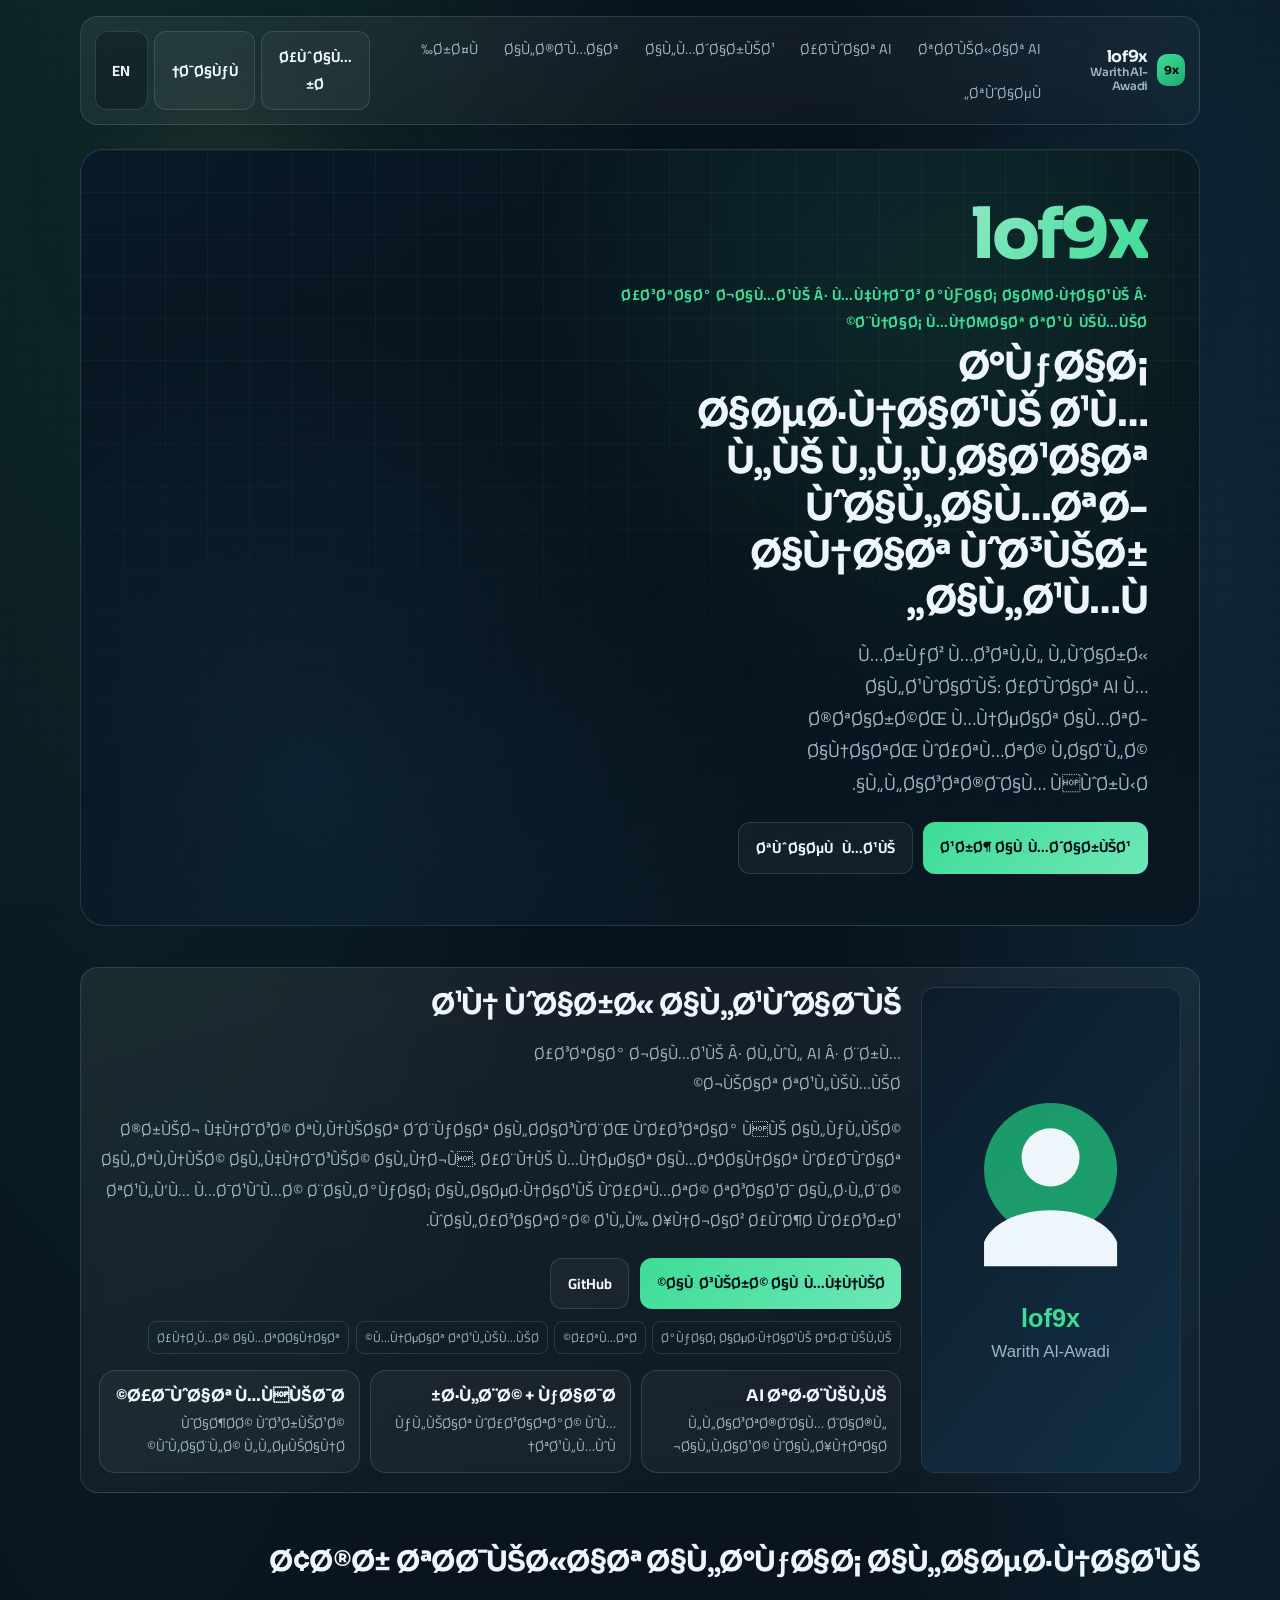
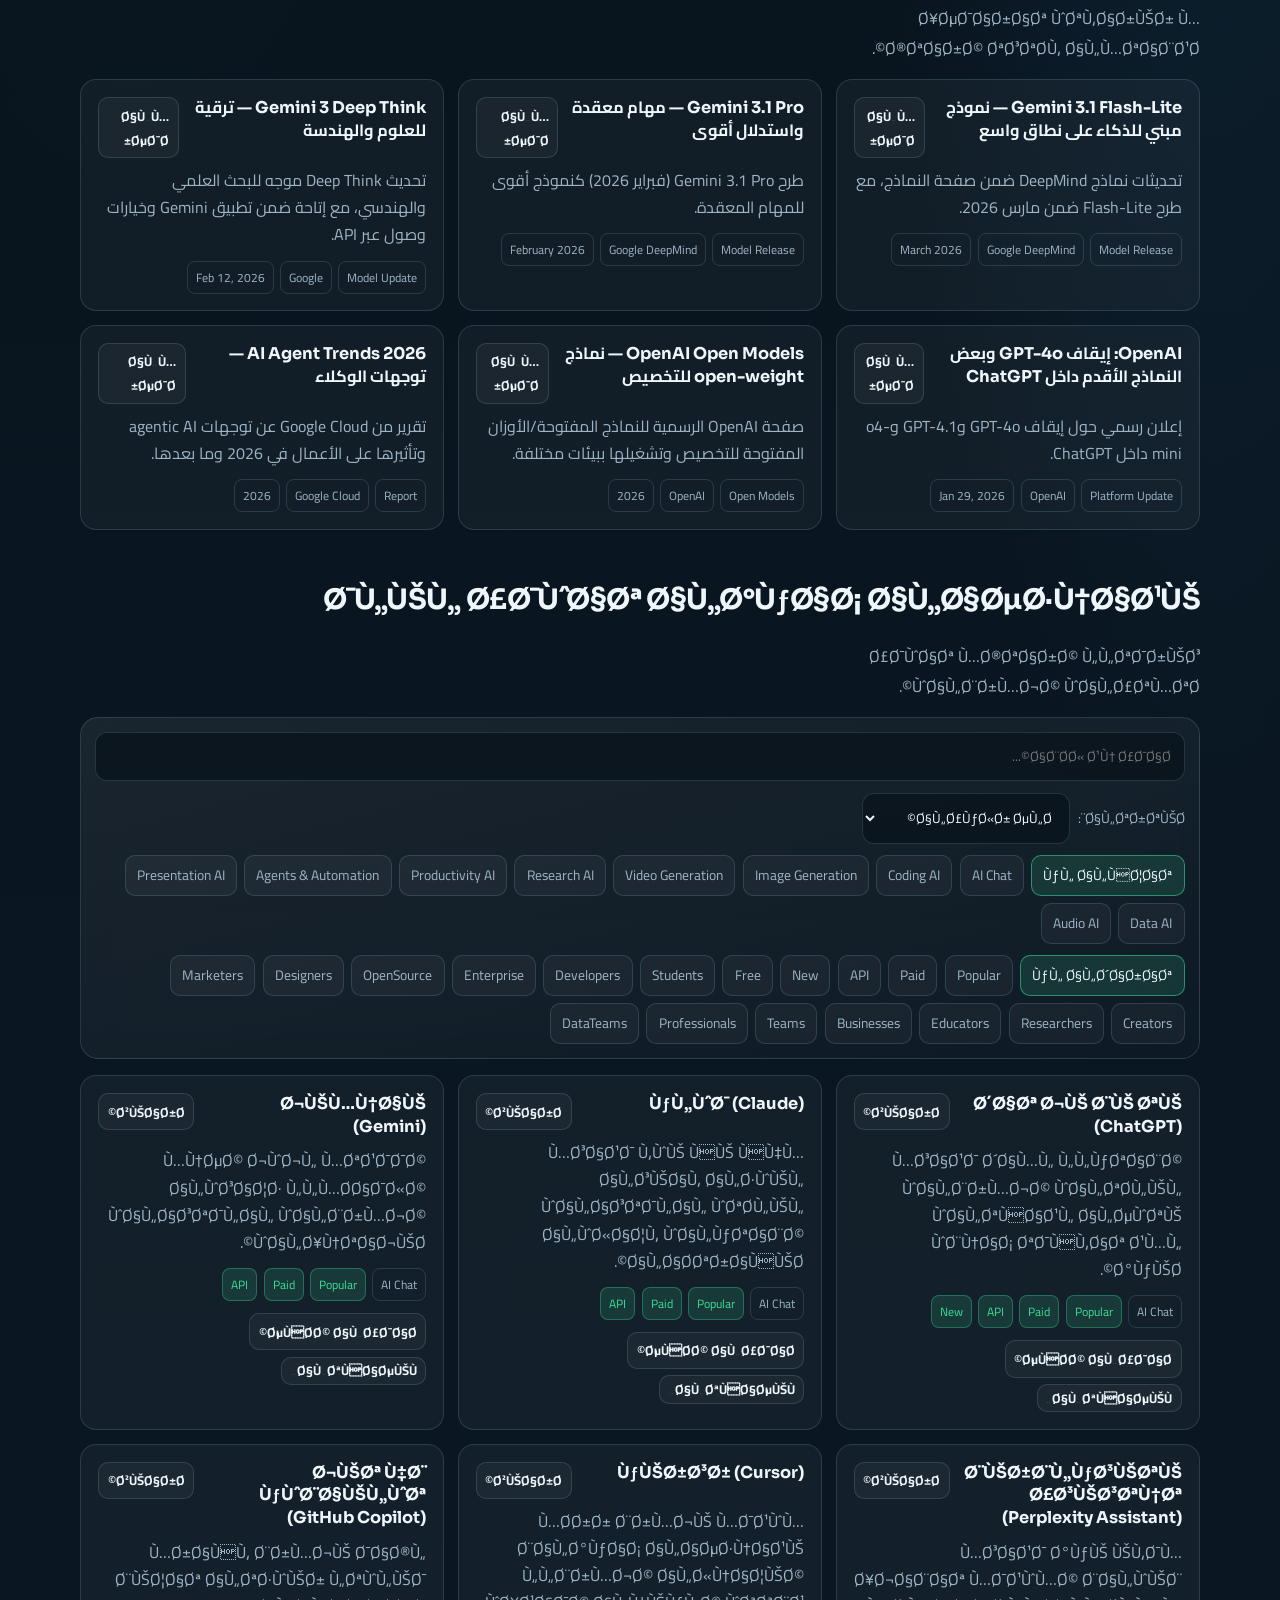
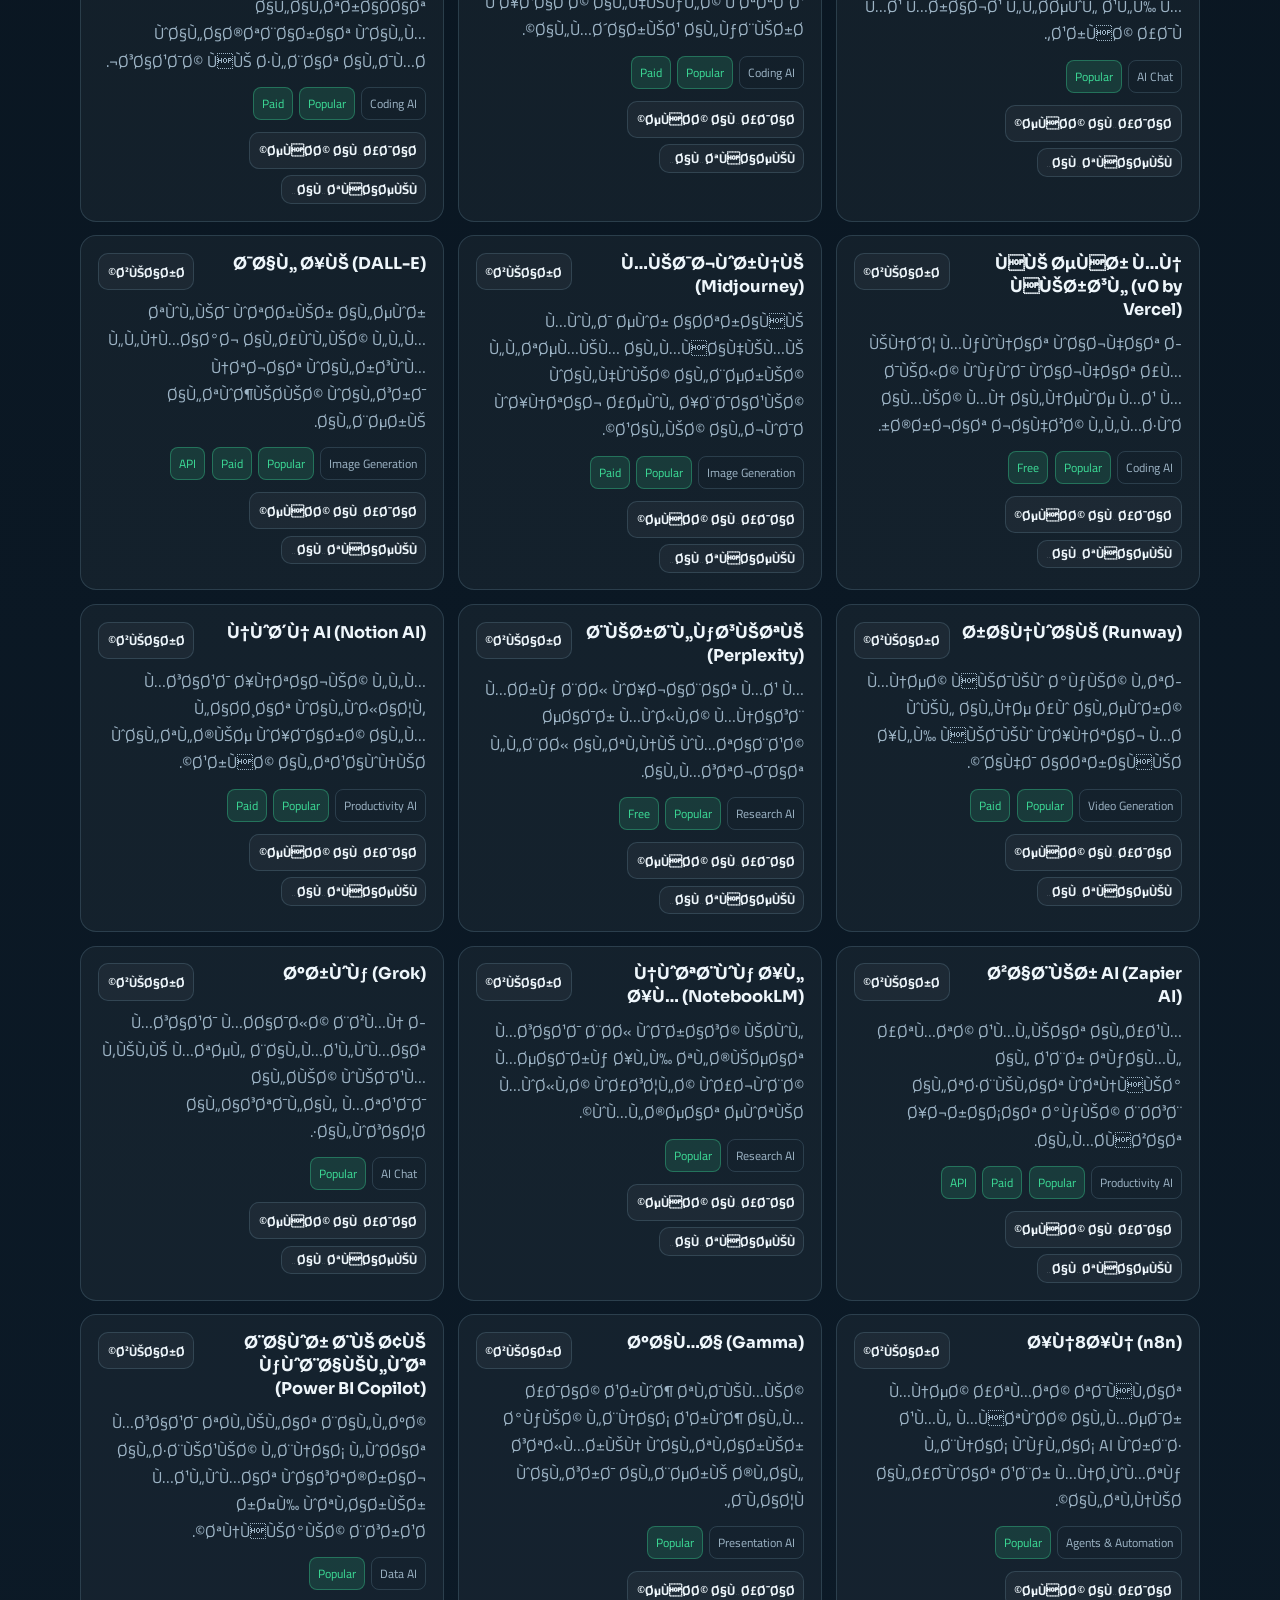
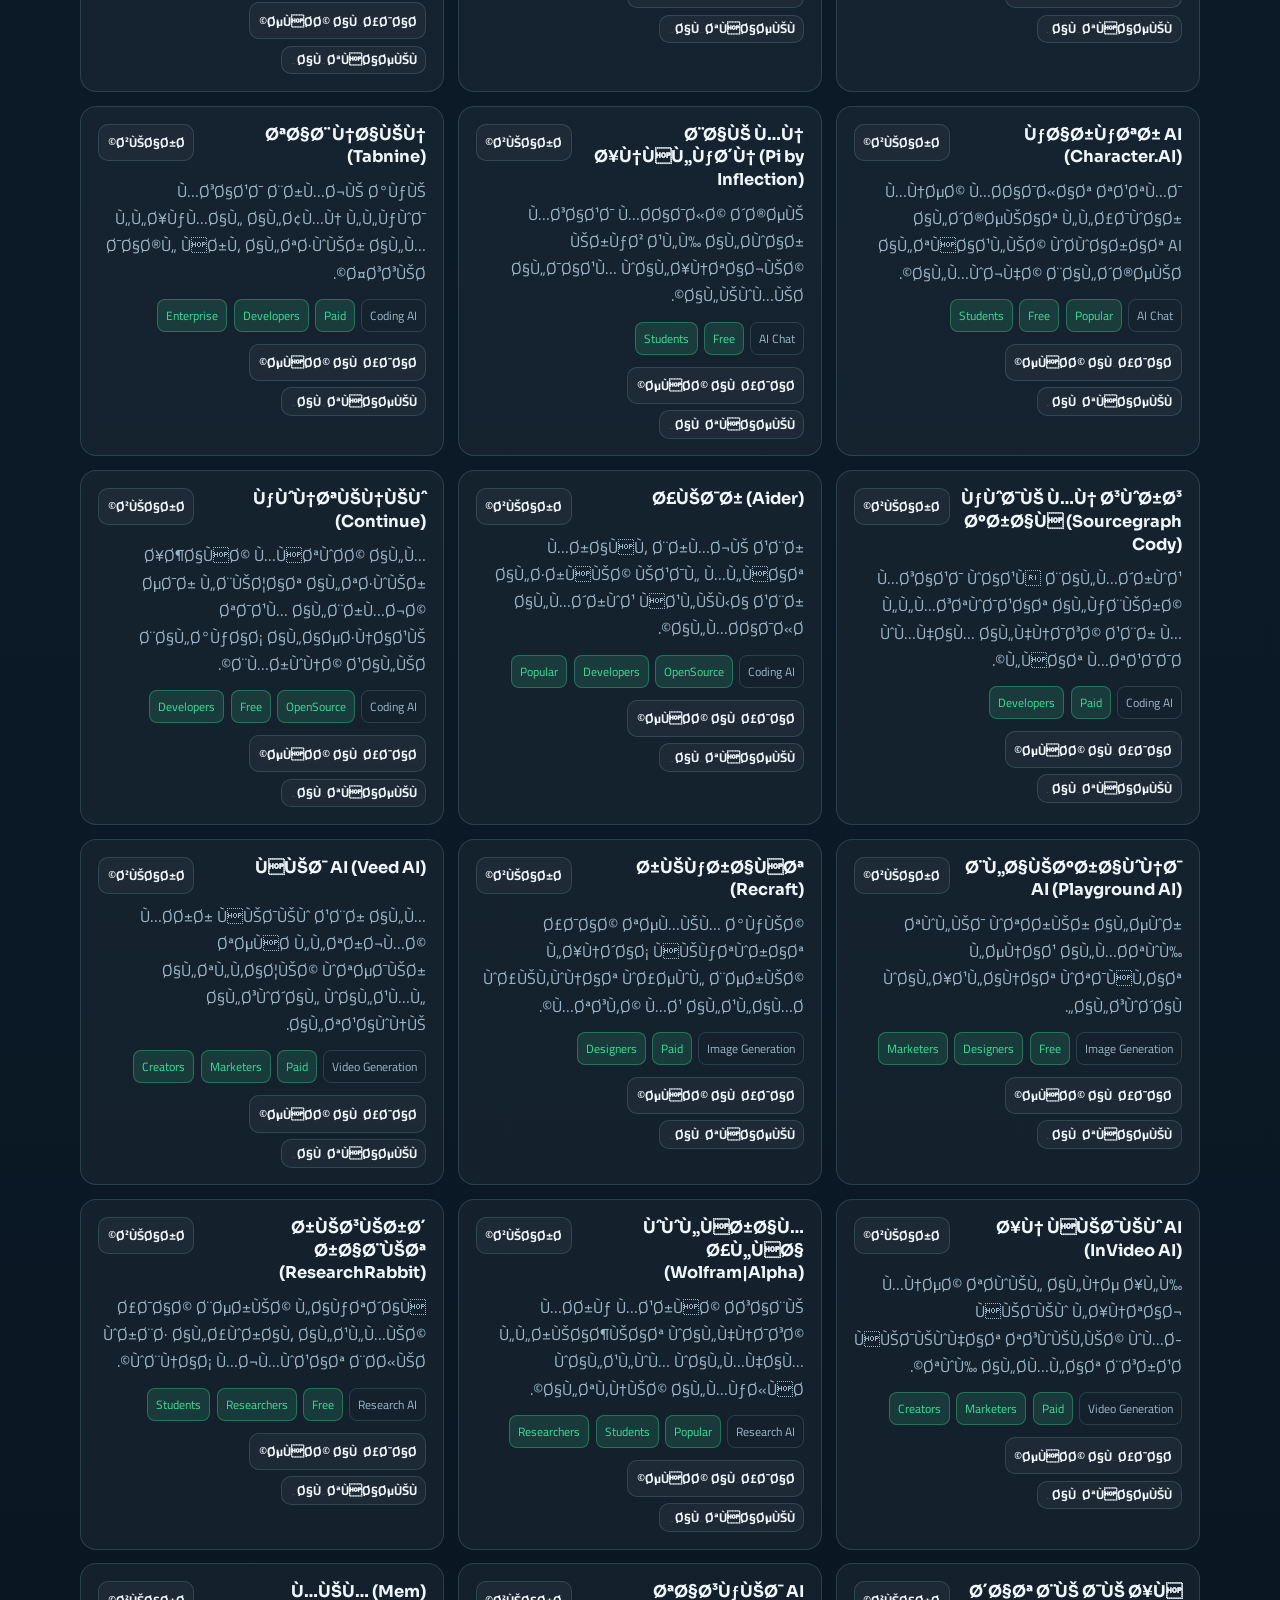
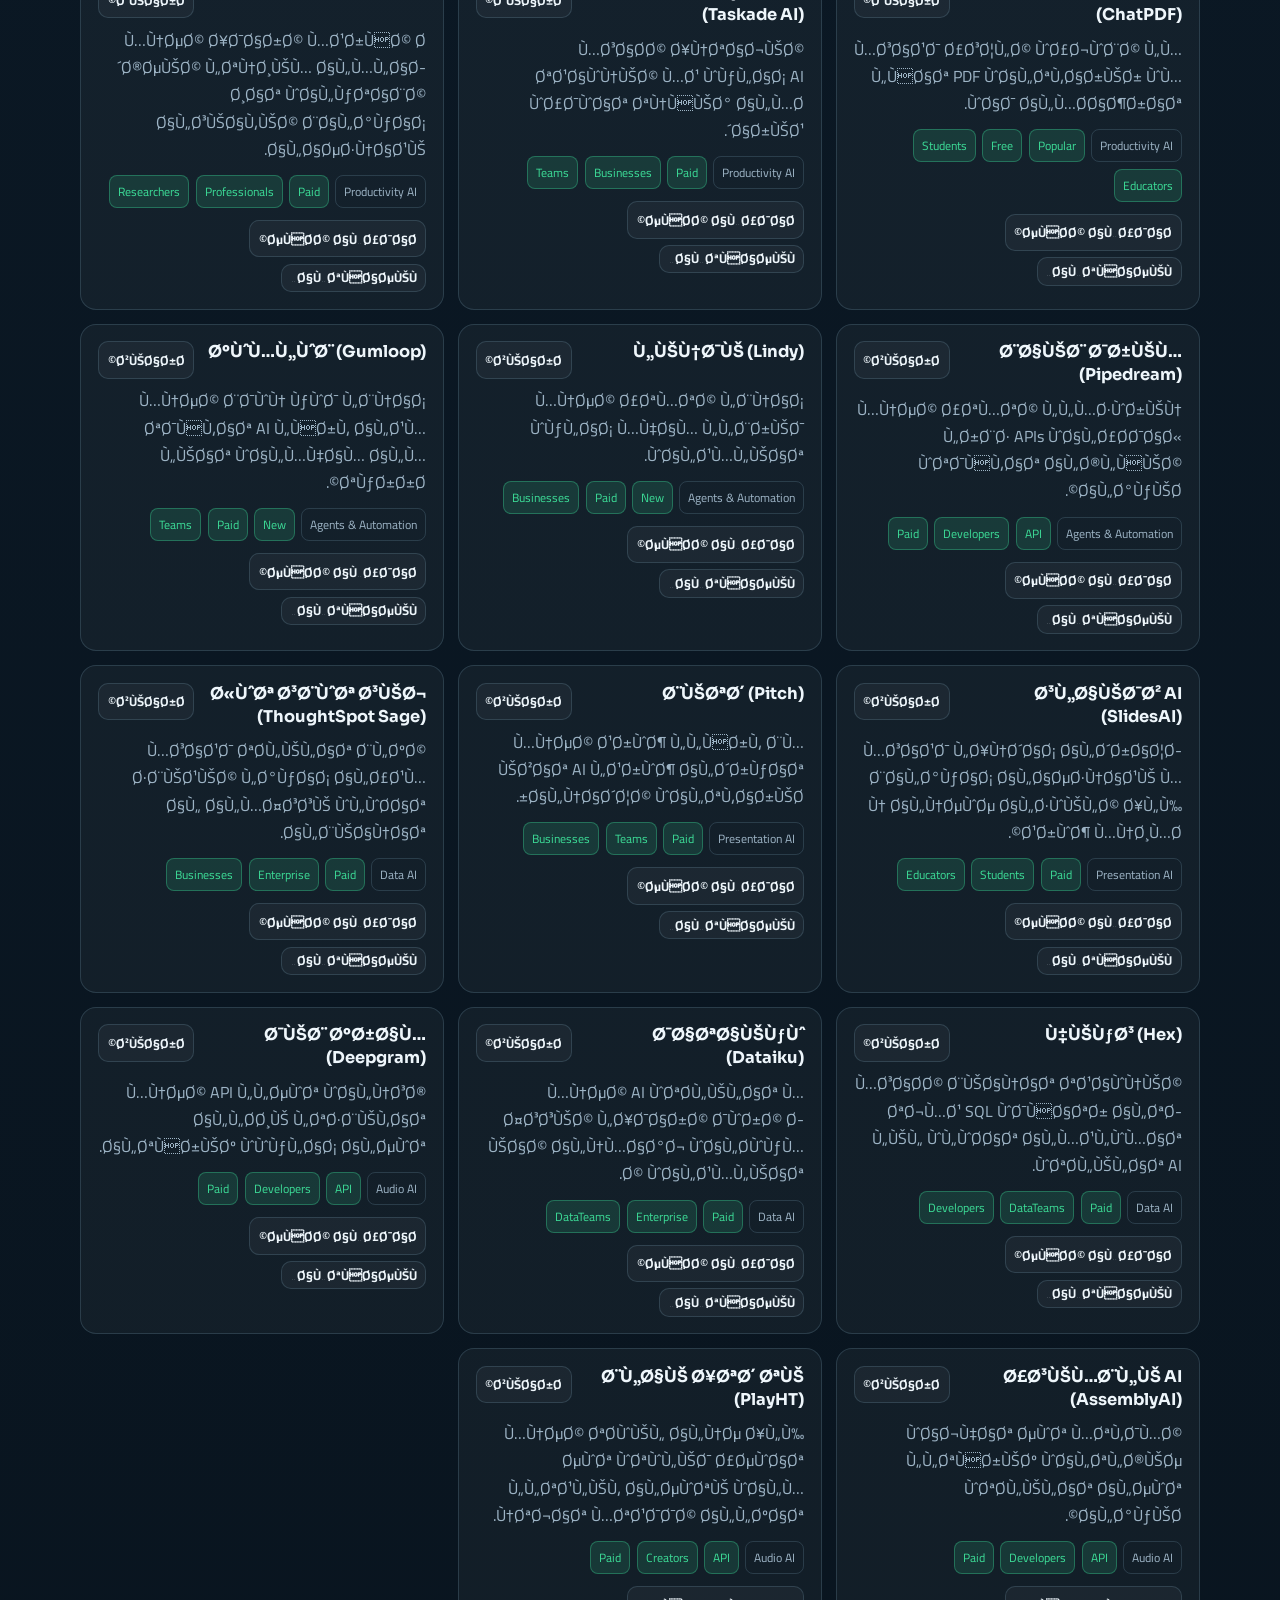
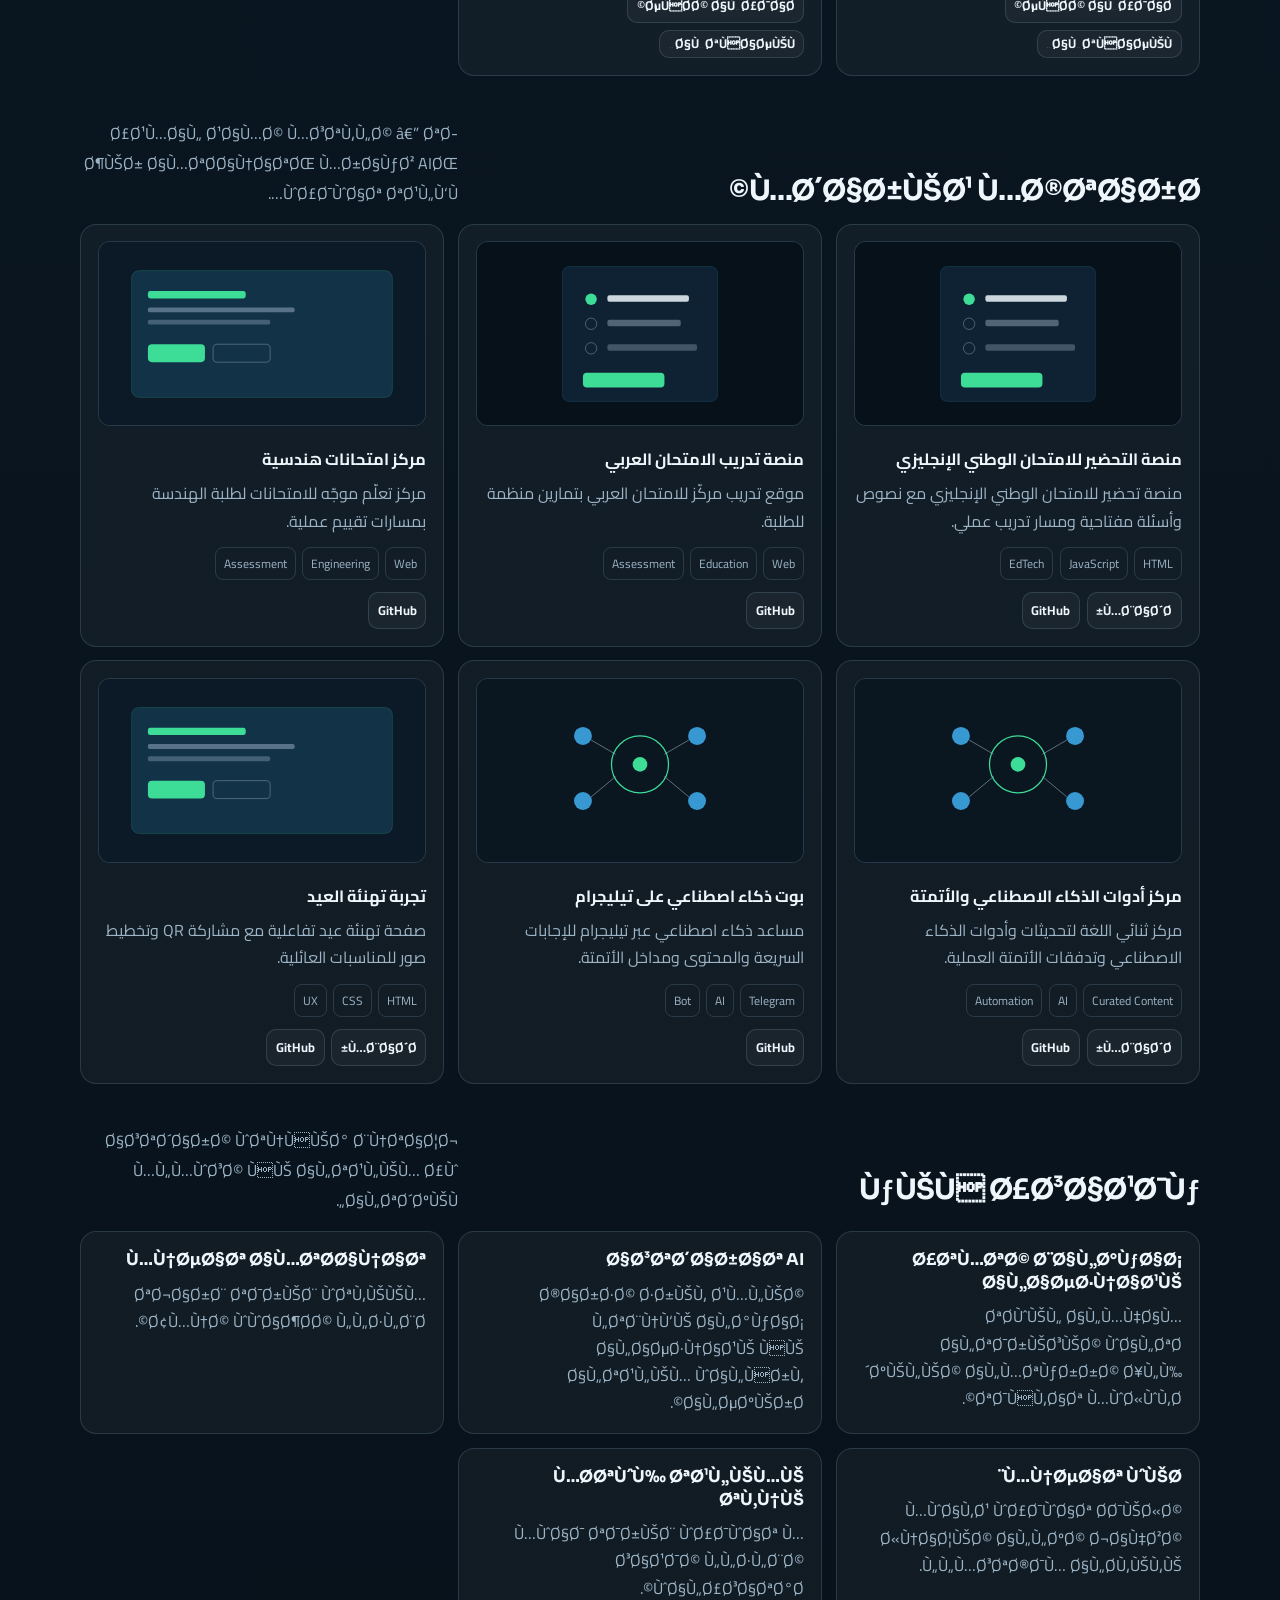
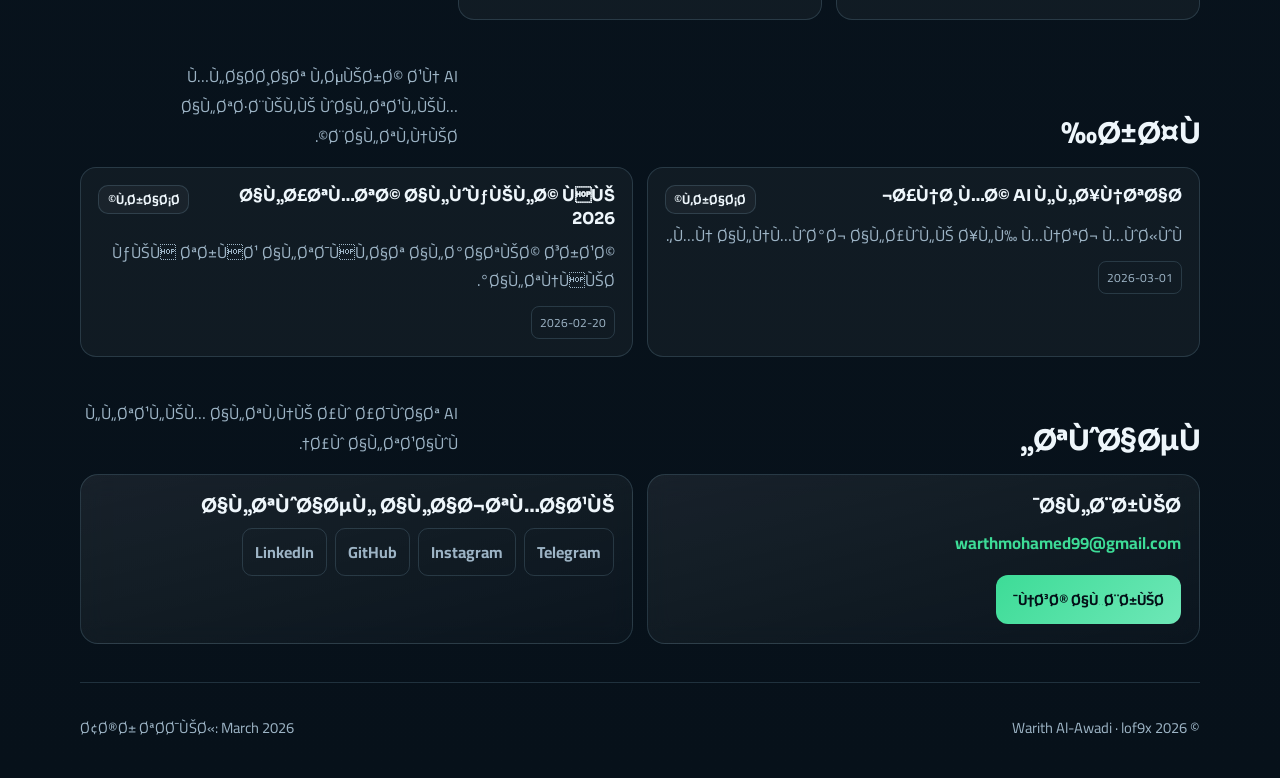
==== index.html @ 0aa58799 "Rebuild lof9x as an independent personal hub. Refresh colors, buttons, and bilingual copy around tea" ====
<!doctype html>
<html lang="ar" dir="rtl">
<head>
  <meta charset="utf-8">
  <meta name="viewport" content="width=device-width, initial-scale=1">
  <title>lof9x | Warith Al-Awadi</title>
  <meta name="description" content="وارث العوادي — أستاذ جامعي ومهندس حلول ذكاء اصطناعي: منصات تعليمية، أدوات AI، وأتمتة عملية.">
  <meta name="theme-color" content="#07111a">
  <meta property="og:title" content="lof9x | Warith Al-Awadi">
  <meta property="og:description" content="تعليم تقني + ذكاء اصطناعي تطبيقي + منصات امتحانات وأدوات حديثة.">
  <meta property="og:type" content="website">
  <meta property="og:url" content="https://warithh.github.io/lof9x/">
  <meta property="og:image" content="https://warithh.github.io/lof9x/assets/og-image.svg">
  <meta name="twitter:card" content="summary_large_image">
  <link rel="canonical" href="https://warithh.github.io/lof9x/">
  <link rel="sitemap" type="application/xml" title="Sitemap" href="./sitemap.xml">
  <link rel="preconnect" href="https://fonts.googleapis.com">
  <link rel="preconnect" href="https://fonts.gstatic.com" crossorigin>
  <link href="https://fonts.googleapis.com/css2?family=Cairo:wght@400;600;700;800&family=Sora:wght@500;600;700;800&display=swap" rel="stylesheet">
  <link rel="stylesheet" href="./style.css">
  <script type="application/ld+json">
  {
    "@context": "https://schema.org",
    "@type": "Person",
    "name": "Warith Al-Awadi",
    "alternateName": "وارث محمد العوادي",
    "url": "https://warithh.github.io/lof9x/",
    "jobTitle": "University Lecturer & AI Solutions Engineer",
    "email": "warthmohamed99@gmail.com",
    "sameAs": [
      "https://github.com/Warithh",
      "https://www.linkedin.com/in/%D9%88%D8%A7%D8%B1%D8%AB-%D9%85%D8%AD%D9%85%D8%AF-%D8%A7%D9%84%D8%B9%D9%88%D8%A7%D8%AF%D9%8A-835836319",
      "https://www.instagram.com/lof9x",
      "https://t.me/lof99"
    ],
    "knowsAbout": [
      "Artificial Intelligence",
      "Educational Technology",
      "Exam Platforms",
      "Software Engineering",
      "Automation"
    ]
  }
  </script>
</head>
<body>
  <canvas id="bgCanvas" aria-hidden="true"></canvas>
  <div class="noise"></div>

  <header class="site-header glass reveal">
    <a href="#home" class="brand" aria-label="lof9x — Warith Al-Awadi">
      <span class="brand-mark">9x</span>
      <span class="brand-text">
        <span>lof9x</span>
        <small>Warith Al-Awadi</small>
      </span>
    </a>

    <nav class="nav-links">
      <a href="#updates" data-i18n="nav.updates"></a>
      <a href="#tools" data-i18n="nav.tools"></a>
      <a href="#projects" data-i18n="nav.projects"></a>
      <a href="#services" data-i18n="nav.services"></a>
      <a href="#blog" data-i18n="nav.blog"></a>
      <a href="#contact" data-i18n="nav.contact"></a>
    </nav>

    <div class="nav-actions">
      <button id="cmdButton" class="btn btn-ghost" data-i18n="nav.commandPalette"></button>
      <button id="themeToggle" class="btn btn-ghost" data-i18n="nav.theme"></button>
      <button id="langToggle" class="btn btn-glass" aria-label="Toggle language">EN</button>
    </div>
  </header>

  <main class="container" id="home">
    <section class="hero reveal">
      <div class="hero-plane" aria-hidden="true"></div>
      <div class="hero-main">
        <p class="hero-brand">lof9x</p>
        <p class="eyebrow" data-i18n="hero.eyebrow"></p>
        <h1 data-i18n="hero.title"></h1>
        <p class="hero-sub" data-i18n="hero.subtitle"></p>
        <div class="hero-actions">
          <a href="#projects" class="btn btn-primary" data-i18n="hero.ctaProjects"></a>
          <a href="#contact" class="btn btn-ghost" data-i18n="hero.ctaUpdates"></a>
        </div>
      </div>
    </section>

    <section class="section reveal" id="about">
      <div class="about-card glass">
        <div class="about-media">
          <img
            src="./assets/profile.jpg"
            alt="Warith Al-Awadi"
            loading="lazy"
            onerror="this.onerror=null;this.src='./assets/profile-placeholder.svg';"
          >
        </div>
        <div class="about-content">
          <div class="section-head">
            <h2 data-i18n="about.title"></h2>
            <p data-i18n="about.subtitle"></p>
          </div>
          <p class="about-bio" data-i18n="about.bio"></p>
          <div class="hero-actions">
            <a class="btn btn-primary" href="./cv.html" data-i18n="about.cvButton"></a>
            <a class="btn btn-ghost" href="https://github.com/Warithh" target="_blank" rel="noopener">GitHub</a>
          </div>
          <div class="meta">
            <span class="tag" data-i18n="about.tags.aiEngineering"></span>
            <span class="tag" data-i18n="about.tags.automation"></span>
            <span class="tag" data-i18n="about.tags.software"></span>
            <span class="tag" data-i18n="about.tags.energy"></span>
          </div>
          <div class="about-stats">
            <div class="card">
              <h3 data-i18n="about.stats.focusValue"></h3>
              <p data-i18n="about.stats.focusLabel"></p>
            </div>
            <div class="card">
              <h3 data-i18n="about.stats.audienceValue"></h3>
              <p data-i18n="about.stats.audienceLabel"></p>
            </div>
            <div class="card">
              <h3 data-i18n="about.stats.missionValue"></h3>
              <p data-i18n="about.stats.missionLabel"></p>
            </div>
          </div>
        </div>
      </div>
    </section>

    <section id="updates" class="section reveal">
      <div class="section-head">
        <h2 data-i18n="updates.title"></h2>
        <p data-i18n="updates.subtitle"></p>
      </div>
      <div id="updatesGrid" class="grid grid-3"></div>
    </section>

    <section id="tools" class="section reveal">
      <div class="section-head">
        <h2 data-i18n="tools.title"></h2>
        <p data-i18n="tools.subtitle"></p>
      </div>
      <div class="toolbar glass">
        <input id="toolSearch" type="search" data-i18n-placeholder="tools.searchPlaceholder" autocomplete="off">
        <div class="tools-controls">
          <label for="toolSort" data-i18n="tools.sortLabel"></label>
          <select id="toolSort" aria-label="Tool sort">
            <option value="relevance" data-i18n="tools.sortRelevance"></option>
            <option value="popular" data-i18n="tools.sortPopular"></option>
            <option value="newest" data-i18n="tools.sortNewest"></option>
            <option value="name" data-i18n="tools.sortName"></option>
          </select>
        </div>
        <div id="toolCategories" class="category-chips"></div>
        <div id="toolBadges" class="category-chips"></div>
      </div>
      <div id="toolsGrid" class="grid grid-3"></div>
    </section>

    <section id="projects" class="section reveal">
      <div class="section-head">
        <h2 data-i18n="projects.title"></h2>
        <p data-i18n="projects.subtitle"></p>
      </div>
      <div id="projectsGrid" class="grid grid-3"></div>
    </section>

    <section id="services" class="section reveal">
      <div class="section-head">
        <h2 data-i18n="services.title"></h2>
        <p data-i18n="services.subtitle"></p>
      </div>
      <div id="servicesGrid" class="grid grid-3"></div>
    </section>

    <section id="blog" class="section reveal">
      <div class="section-head">
        <h2 data-i18n="blog.title"></h2>
        <p data-i18n="blog.subtitle"></p>
      </div>
      <div id="blogGrid" class="grid grid-2"></div>
      <article id="blogViewer" class="blog-viewer glass hidden">
        <button id="closePost" class="btn btn-ghost" data-i18n="blog.close"></button>
        <div id="blogContent"></div>
      </article>
    </section>

    <section id="contact" class="section reveal">
      <div class="section-head">
        <h2 data-i18n="contact.title"></h2>
        <p data-i18n="contact.subtitle"></p>
      </div>
      <div class="contact-grid">
        <div class="glass contact-card">
          <h3 data-i18n="contact.emailTitle"></h3>
          <p class="contact-email" id="emailText">warthmohamed99@gmail.com</p>
          <button id="copyEmail" class="btn btn-primary" data-i18n="contact.copyEmail"></button>
        </div>
        <div class="glass contact-card">
          <h3 data-i18n="contact.connectTitle"></h3>
          <div class="socials">
            <a href="https://t.me/lof99" target="_blank" rel="noopener">Telegram</a>
            <a href="https://instagram.com/lof9x" target="_blank" rel="noopener">Instagram</a>
            <a href="https://github.com/Warithh" target="_blank" rel="noopener">GitHub</a>
            <a href="https://www.linkedin.com/in/%D9%88%D8%A7%D8%B1%D8%AB-%D9%85%D8%AD%D9%85%D8%AF-%D8%A7%D9%84%D8%B9%D9%88%D8%A7%D8%AF%D9%8A-835836319" target="_blank" rel="noopener">LinkedIn</a>
          </div>
        </div>
      </div>
    </section>
  </main>

  <footer class="site-footer container">
    <p>© <span id="year"></span> Warith Al-Awadi · lof9x</p>
    <p id="lastBuild"></p>
  </footer>

  <div id="toast" class="toast" role="status" aria-live="polite"></div>

  <section id="toolDetailsModal" class="palette hidden" aria-modal="true" role="dialog">
    <article class="palette-box glass tool-modal">
      <div class="card-top">
        <h3 id="toolDetailsTitle"></h3>
        <button id="closeToolDetails" class="btn btn-ghost" data-i18n="tools.closeDetails"></button>
      </div>
      <p id="toolDetailsDescription"></p>
      <div id="toolDetailsDeep"></div>
      <div id="toolDetailsMeta" class="meta"></div>
      <div class="meta">
        <a id="toolDetailsVisit" class="card-link" target="_blank" rel="noopener">Visit</a>
      </div>
    </article>
  </section>

  <section id="commandPalette" class="palette hidden" aria-modal="true" role="dialog">
    <div class="palette-box glass">
      <input id="paletteInput" type="text" placeholder="Type a command...">
      <ul id="paletteList"></ul>
    </div>
  </section>

  <script src="./tool-guides.js" defer></script>
  <script src="./script.js" defer></script>
</body>
</html>
---- style.css ----
:root {
  --bg: #07111a;
  --bg-soft: #0c1a27;
  --surface: rgba(255, 255, 255, 0.04);
  --surface-strong: rgba(255, 255, 255, 0.07);
  --line: rgba(148, 197, 220, 0.18);
  --line-strong: rgba(61, 220, 151, 0.55);
  --text: #eef6fb;
  --muted: #9db4c5;
  --accent: #3ddc97;
  --accent-deep: #1fa971;
  --accent-soft: rgba(61, 220, 151, 0.14);
  --ink: #041018;
  --radius: 18px;
  --radius-sm: 12px;
  --font-display: "Sora", "Cairo", sans-serif;
  --font-body: "Cairo", "Sora", sans-serif;
}

html[data-theme="light"] {
  --bg: #f3f7fa;
  --bg-soft: #e8f0f5;
  --surface: rgba(255, 255, 255, 0.78);
  --surface-strong: rgba(255, 255, 255, 0.95);
  --line: rgba(20, 55, 78, 0.12);
  --line-strong: rgba(31, 169, 113, 0.45);
  --text: #0d2230;
  --muted: #4d6474;
  --accent: #149a68;
  --accent-deep: #0d7a52;
  --accent-soft: rgba(20, 154, 104, 0.12);
  --ink: #062033;
}

* { box-sizing: border-box; }

html {
  scroll-behavior: smooth;
}

html,
body {
  margin: 0;
  min-height: 100%;
}

body {
  color: var(--text);
  font-family: var(--font-body);
  background:
    radial-gradient(ellipse 80% 50% at 10% -10%, rgba(61, 220, 151, 0.16), transparent 55%),
    radial-gradient(ellipse 60% 40% at 95% 5%, rgba(56, 152, 210, 0.14), transparent 50%),
    linear-gradient(180deg, var(--bg) 0%, var(--bg-soft) 48%, var(--bg) 100%);
  overflow-x: hidden;
}

a {
  color: inherit;
  text-decoration: none;
}

#bgCanvas {
  position: fixed;
  inset: 0;
  width: 100%;
  height: 100%;
  z-index: -2;
  opacity: 0.55;
}

.noise {
  position: fixed;
  inset: 0;
  z-index: -1;
  pointer-events: none;
  opacity: 0.04;
  background-image: radial-gradient(#fff 0.55px, transparent 0.55px);
  background-size: 3px 3px;
}

.container {
  width: min(1120px, calc(100% - 2rem));
  margin-inline: auto;
}

.glass {
  border: 1px solid var(--line);
  background: linear-gradient(165deg, rgba(255, 255, 255, 0.07), rgba(255, 255, 255, 0.02));
  backdrop-filter: blur(12px);
  border-radius: var(--radius);
}

html[data-theme="light"] .glass {
  background: linear-gradient(165deg, rgba(255, 255, 255, 0.92), rgba(240, 247, 251, 0.85));
}

.site-header {
  width: min(1120px, calc(100% - 2rem));
  margin: 1rem auto 0;
  padding: 0.65rem 0.85rem;
  position: sticky;
  top: 0.75rem;
  display: flex;
  align-items: center;
  justify-content: space-between;
  gap: 0.75rem;
  z-index: 15;
}

.brand {
  display: inline-flex;
  align-items: center;
  gap: 0.55rem;
  font-family: var(--font-display);
  font-weight: 700;
  letter-spacing: -0.02em;
}

.brand-mark {
  display: grid;
  place-items: center;
  width: 2rem;
  height: 2rem;
  border-radius: 10px;
  background: linear-gradient(145deg, var(--accent), var(--accent-deep));
  color: var(--ink);
  font-family: var(--font-display);
  font-size: 0.72rem;
  font-weight: 800;
}

.brand-text {
  display: flex;
  flex-direction: column;
  line-height: 1.15;
}

.brand-text small {
  color: var(--muted);
  font-size: 0.72rem;
  font-weight: 600;
}

.nav-links {
  display: flex;
  flex-wrap: wrap;
  gap: 0.2rem;
}

.nav-links a {
  border-radius: 10px;
  padding: 0.45rem 0.7rem;
  color: var(--muted);
  font-size: 0.9rem;
  transition: color 180ms ease, background 180ms ease;
}

.nav-links a:hover {
  color: var(--text);
  background: var(--accent-soft);
}

.nav-actions {
  display: flex;
  gap: 0.35rem;
}

.btn {
  border: 1px solid transparent;
  border-radius: var(--radius-sm);
  padding: 0.7rem 1.05rem;
  font-family: inherit;
  font-weight: 700;
  font-size: 0.92rem;
  color: var(--text);
  cursor: pointer;
  transition: transform 180ms ease, background 180ms ease, border-color 180ms ease;
}

.btn:hover {
  transform: translateY(-1px);
}

.btn-primary {
  color: var(--ink);
  background: linear-gradient(135deg, var(--accent), #6ee7b7);
  border: 0;
}

.btn-primary:hover {
  background: linear-gradient(135deg, #55e6a8, var(--accent));
}

.btn-ghost {
  border-color: var(--line);
  background: var(--surface);
}

.btn-ghost:hover {
  border-color: var(--line-strong);
  background: var(--accent-soft);
}

.btn-glass {
  border-color: var(--line);
  background: rgba(4, 16, 24, 0.35);
}

html[data-theme="light"] .btn-glass {
  background: rgba(255, 255, 255, 0.7);
}

.hero {
  margin-top: 1.5rem;
  min-height: min(72vh, 640px);
  display: grid;
  align-items: end;
  position: relative;
  overflow: hidden;
  border-radius: calc(var(--radius) + 6px);
  border: 1px solid var(--line);
  background:
    linear-gradient(120deg, rgba(7, 17, 26, 0.2), rgba(7, 17, 26, 0.65)),
    radial-gradient(circle at 80% 20%, rgba(61, 220, 151, 0.22), transparent 40%),
    radial-gradient(circle at 20% 80%, rgba(56, 152, 210, 0.18), transparent 42%),
    linear-gradient(160deg, #0a1c2b, #07111a 55%, #0d2433);
}

html[data-theme="light"] .hero {
  background:
    linear-gradient(120deg, rgba(243, 247, 250, 0.55), rgba(243, 247, 250, 0.2)),
    radial-gradient(circle at 80% 20%, rgba(20, 154, 104, 0.18), transparent 42%),
    radial-gradient(circle at 15% 85%, rgba(56, 152, 210, 0.14), transparent 40%),
    linear-gradient(160deg, #e8f4ef, #f3f7fa 50%, #e4eef5);
}

.hero-plane {
  position: absolute;
  inset: 0;
  background:
    linear-gradient(rgba(148, 197, 220, 0.05) 1px, transparent 1px),
    linear-gradient(90deg, rgba(148, 197, 220, 0.05) 1px, transparent 1px);
  background-size: 42px 42px;
  mask-image: linear-gradient(180deg, #000 20%, transparent 95%);
  animation: gridDrift 22s linear infinite;
  pointer-events: none;
}

.hero-main {
  position: relative;
  z-index: 1;
  padding: clamp(1.6rem, 5vw, 3.2rem);
  max-width: 42rem;
}

.hero-brand {
  margin: 0 0 0.85rem;
  font-family: var(--font-display);
  font-size: clamp(2.4rem, 7vw, 4.4rem);
  font-weight: 800;
  letter-spacing: -0.04em;
  line-height: 0.95;
  background: linear-gradient(120deg, var(--text) 20%, var(--accent));
  -webkit-background-clip: text;
  background-clip: text;
  color: transparent;
}

.eyebrow {
  margin: 0;
  color: var(--accent);
  font-weight: 700;
  font-size: 0.92rem;
  letter-spacing: 0.04em;
  text-transform: uppercase;
}

h1 {
  margin: 0.45rem 0 0;
  font-family: var(--font-display);
  font-size: clamp(1.55rem, 3.4vw, 2.35rem);
  line-height: 1.25;
  letter-spacing: -0.02em;
  font-weight: 700;
  max-width: 18ch;
}

.hero-sub {
  margin: 0.9rem 0 0;
  color: var(--muted);
  font-size: clamp(1rem, 1.8vw, 1.15rem);
  line-height: 1.75;
  max-width: 38ch;
}

.hero-actions {
  display: flex;
  gap: 0.65rem;
  margin-top: 1.4rem;
  flex-wrap: wrap;
}

.section {
  margin-top: 2.6rem;
  position: relative;
}

.about-card {
  display: grid;
  grid-template-columns: 260px 1fr;
  gap: 1.2rem;
  padding: 1.15rem;
}

.about-media img {
  width: 100%;
  height: 100%;
  min-height: 260px;
  object-fit: cover;
  border-radius: 14px;
  border: 1px solid var(--line);
  background: var(--bg-soft);
}

.about-bio {
  margin: 0.35rem 0 0;
  color: var(--muted);
  line-height: 1.9;
}

.about-stats {
  margin-top: 1rem;
  display: grid;
  grid-template-columns: repeat(3, minmax(0, 1fr));
  gap: 0.65rem;
}

.about-stats .card {
  padding: 0.85rem;
}

.about-stats .card h3 {
  font-family: var(--font-display);
  font-size: 1rem;
  margin: 0;
}

.about-stats .card p {
  margin-top: 0.3rem;
  font-size: 0.86rem;
}

.section-head {
  display: flex;
  justify-content: space-between;
  align-items: flex-end;
  gap: 1rem;
  margin-bottom: 1rem;
  flex-wrap: wrap;
}

.section-head h2 {
  margin: 0;
  font-family: var(--font-display);
  font-size: clamp(1.45rem, 2.2vw, 1.9rem);
  letter-spacing: -0.02em;
}

.section-head p {
  margin: 0;
  color: var(--muted);
  max-width: 42ch;
}

.toolbar {
  padding: 0.9rem;
  margin-bottom: 1rem;
}

.tools-controls {
  margin-top: 0.7rem;
  display: flex;
  align-items: center;
  gap: 0.5rem;
}

.tools-controls label {
  color: var(--muted);
  font-size: 0.86rem;
}

#toolSort,
#toolSearch,
#paletteInput {
  border-radius: var(--radius-sm);
  border: 1px solid var(--line);
  color: var(--text);
  background: rgba(7, 17, 26, 0.65);
  padding: 0.7rem 0.8rem;
  outline: 0;
  font-family: inherit;
}

html[data-theme="light"] #toolSort,
html[data-theme="light"] #toolSearch,
html[data-theme="light"] #paletteInput {
  background: rgba(255, 255, 255, 0.9);
}

#toolSearch {
  width: 100%;
}

#toolSearch:focus,
#paletteInput:focus,
#toolSort:focus {
  border-color: var(--line-strong);
  box-shadow: 0 0 0 3px var(--accent-soft);
}

.category-chips {
  display: flex;
  gap: 0.45rem;
  flex-wrap: wrap;
  margin-top: 0.7rem;
}

.chip {
  border: 1px solid var(--line);
  background: var(--surface);
  color: var(--muted);
  border-radius: 10px;
  padding: 0.4rem 0.7rem;
  cursor: pointer;
  font-size: 0.86rem;
  font-family: inherit;
  transition: 160ms ease;
}

.chip.active,
.chip:hover {
  border-color: var(--line-strong);
  color: var(--text);
  background: var(--accent-soft);
}

.grid {
  display: grid;
  gap: 0.85rem;
}

.grid-3 {
  grid-template-columns: repeat(3, minmax(0, 1fr));
}

.grid-2 {
  grid-template-columns: repeat(2, minmax(0, 1fr));
}

.card {
  border: 1px solid var(--line);
  border-radius: 16px;
  padding: 1.05rem;
  background: var(--surface);
  transition: transform 200ms ease, border-color 200ms ease, background 200ms ease;
}

.card:hover {
  transform: translateY(-3px);
  border-color: var(--line-strong);
  background: var(--surface-strong);
}

.card h3 {
  margin: 0;
  font-family: var(--font-display);
  font-size: 1.02rem;
  line-height: 1.4;
}

.card p {
  margin: 0.55rem 0 0;
  color: var(--muted);
  line-height: 1.7;
}

.card-top {
  display: flex;
  justify-content: space-between;
  align-items: flex-start;
  gap: 0.65rem;
}

.card-link {
  border: 1px solid var(--line);
  border-radius: 10px;
  padding: 0.35rem 0.55rem;
  font-size: 0.8rem;
  font-weight: 700;
  color: var(--text);
  background: var(--surface);
  transition: 160ms ease;
}

.card-link:hover {
  border-color: var(--line-strong);
  background: var(--accent-soft);
  color: var(--accent);
}

button.card-link {
  appearance: none;
  font-family: inherit;
  line-height: 1.2;
  cursor: pointer;
}

.meta {
  margin-top: 0.75rem;
  display: flex;
  gap: 0.4rem;
  flex-wrap: wrap;
}

.tag {
  border: 1px solid var(--line);
  color: var(--muted);
  border-radius: 8px;
  padding: 0.25rem 0.5rem;
  font-size: 0.75rem;
}

.tag-badge {
  color: var(--accent);
  border-color: rgba(61, 220, 151, 0.35);
  background: var(--accent-soft);
}

.tool-modal {
  width: min(760px, calc(100% - 2rem));
}

.tool-modal p,
#toolDetailsDeep {
  color: var(--muted);
  line-height: 1.8;
}

#toolDetailsDeep .deep-title {
  color: var(--text);
  font-weight: 700;
  margin: 0.35rem 0 0.25rem;
}

#toolDetailsDeep ul {
  margin: 0.15rem 0 0.2rem;
  padding-inline-start: 1.2rem;
}

.project-thumb {
  width: 100%;
  border-radius: 12px;
  border: 1px solid var(--line);
  margin-bottom: 0.85rem;
  aspect-ratio: 16 / 9;
  object-fit: cover;
  background: var(--bg-soft);
}

.blog-viewer {
  margin-top: 1rem;
  padding: 1rem;
}

.blog-viewer.hidden {
  display: none;
}

#blogContent {
  margin-top: 0.8rem;
  color: var(--muted);
  line-height: 1.8;
}

#blogContent h1,
#blogContent h2,
#blogContent h3 {
  color: var(--text);
  font-family: var(--font-display);
}

#blogContent pre {
  border: 1px solid var(--line);
  border-radius: 12px;
  padding: 0.8rem;
  overflow-x: auto;
  background: rgba(0, 0, 0, 0.28);
}

.contact-grid {
  display: grid;
  grid-template-columns: repeat(2, minmax(0, 1fr));
  gap: 0.85rem;
}

.contact-card {
  padding: 1.15rem;
}

.contact-card h3 {
  margin: 0;
  font-family: var(--font-display);
}

.contact-email {
  margin: 0.65rem 0 1rem;
  color: var(--accent);
  font-weight: 700;
  font-size: 1.05rem;
  word-break: break-all;
}

.socials {
  margin-top: 0.7rem;
  display: flex;
  flex-wrap: wrap;
  gap: 0.5rem;
}

.socials a {
  border: 1px solid var(--line);
  border-radius: 10px;
  padding: 0.5rem 0.75rem;
  color: var(--muted);
  font-weight: 700;
  transition: 160ms ease;
}

.socials a:hover {
  color: var(--text);
  border-color: var(--line-strong);
  background: var(--accent-soft);
}

.site-footer {
  margin-top: 2.4rem;
  margin-bottom: 1.4rem;
  border-top: 1px solid var(--line);
  padding-top: 1rem;
  display: flex;
  justify-content: space-between;
  gap: 1rem;
  color: var(--muted);
  flex-wrap: wrap;
  font-size: 0.92rem;
}

.toast {
  position: fixed;
  bottom: 1rem;
  inset-inline-start: 1rem;
  border: 1px solid var(--line);
  border-radius: 12px;
  background: rgba(7, 17, 26, 0.92);
  color: var(--text);
  padding: 0.55rem 0.8rem;
  opacity: 0;
  transform: translateY(8px);
  pointer-events: none;
  transition: 180ms ease;
  z-index: 25;
}

html[data-theme="light"] .toast {
  background: rgba(255, 255, 255, 0.95);
}

.toast.show {
  opacity: 1;
  transform: translateY(0);
}

.palette {
  position: fixed;
  inset: 0;
  background: rgba(4, 10, 16, 0.72);
  z-index: 30;
  display: grid;
  place-items: start center;
  padding-top: 10vh;
}

.palette.hidden {
  display: none;
}

.palette-box {
  width: min(620px, calc(100% - 2rem));
  padding: 0.8rem;
}

#paletteList {
  list-style: none;
  margin: 0.7rem 0 0;
  padding: 0;
  display: grid;
  gap: 0.35rem;
}

#paletteList li button {
  width: 100%;
  border: 1px solid var(--line);
  border-radius: 12px;
  background: var(--surface);
  color: var(--text);
  text-align: start;
  padding: 0.65rem;
  cursor: pointer;
  font-family: inherit;
  transition: 160ms ease;
}

#paletteList li button:hover {
  border-color: var(--line-strong);
  background: var(--accent-soft);
}

.reveal {
  opacity: 1;
  transform: none;
  transition: 550ms cubic-bezier(0.16, 1, 0.3, 1);
  transition-delay: var(--stagger, 0ms);
}

.js .reveal {
  opacity: 0;
  transform: translateY(14px);
}

.js .reveal.in {
  opacity: 1;
  transform: translateY(0);
}

@keyframes gridDrift {
  from { transform: translateY(0); }
  to { transform: translateY(42px); }
}

@media (prefers-reduced-motion: reduce) {
  .hero-plane { animation: none; }
  .reveal { transition: none; }
  .btn:hover,
  .card:hover { transform: none; }
}

@media (max-width: 1000px) {
  .grid-3 {
    grid-template-columns: repeat(2, minmax(0, 1fr));
  }
}

@media (max-width: 760px) {
  .nav-links { display: none; }

  .grid-3,
  .grid-2,
  .contact-grid,
  .about-stats {
    grid-template-columns: 1fr;
  }

  .site-header {
    position: static;
  }

  .about-card {
    grid-template-columns: 1fr;
  }

  .about-media img {
    min-height: 220px;
  }

  .hero {
    min-height: auto;
  }
}
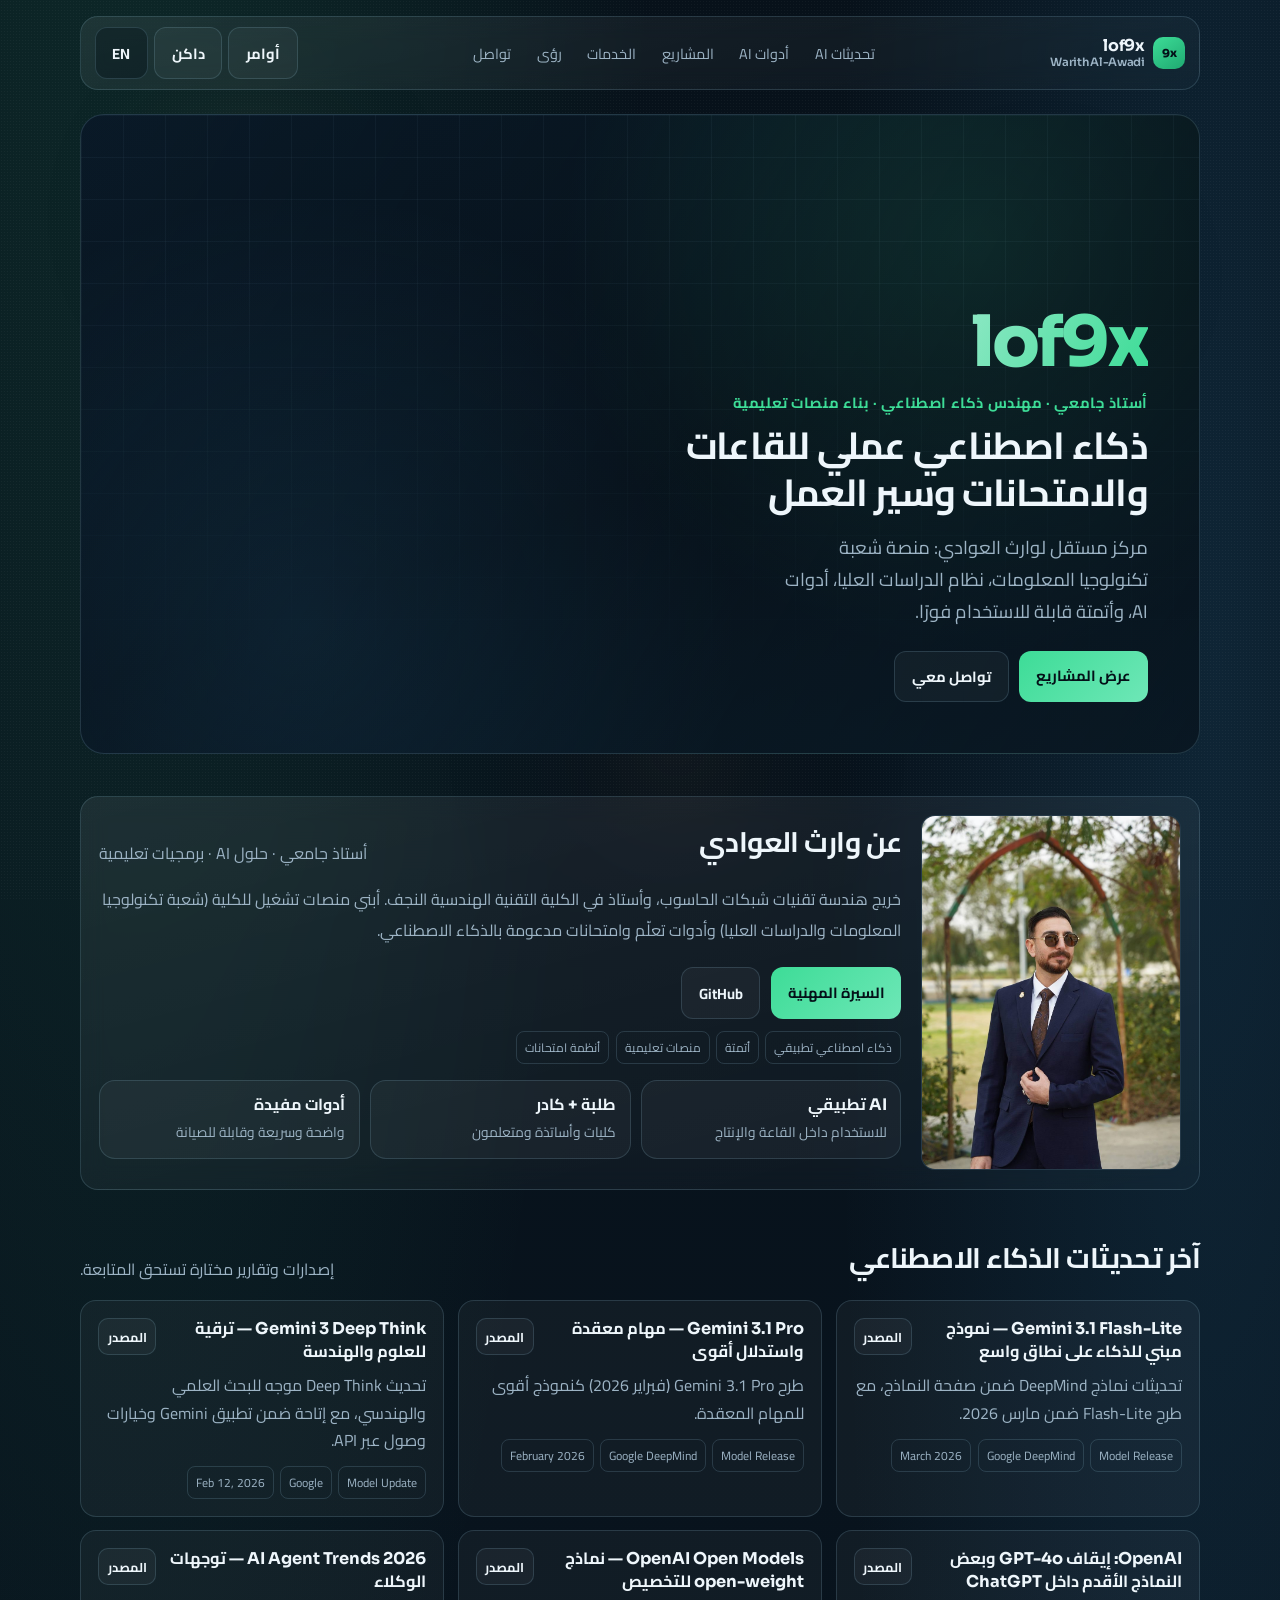
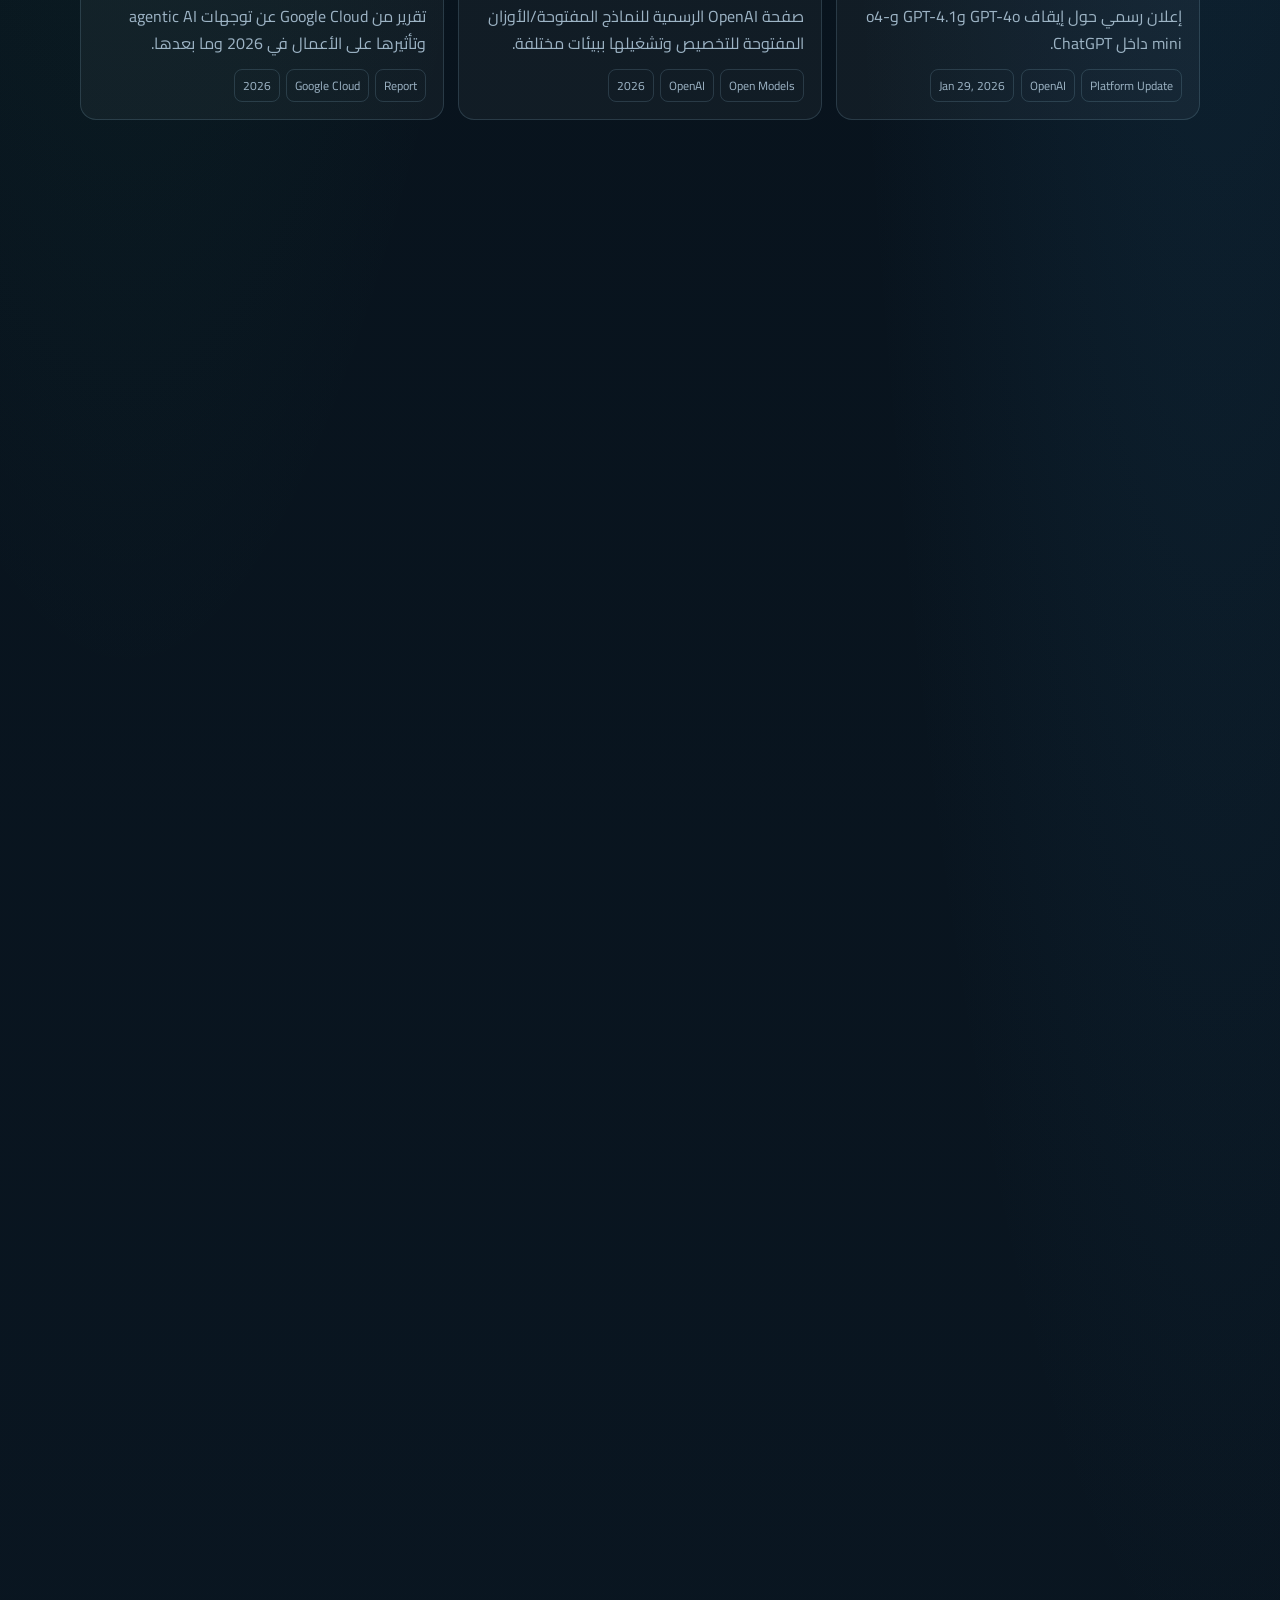
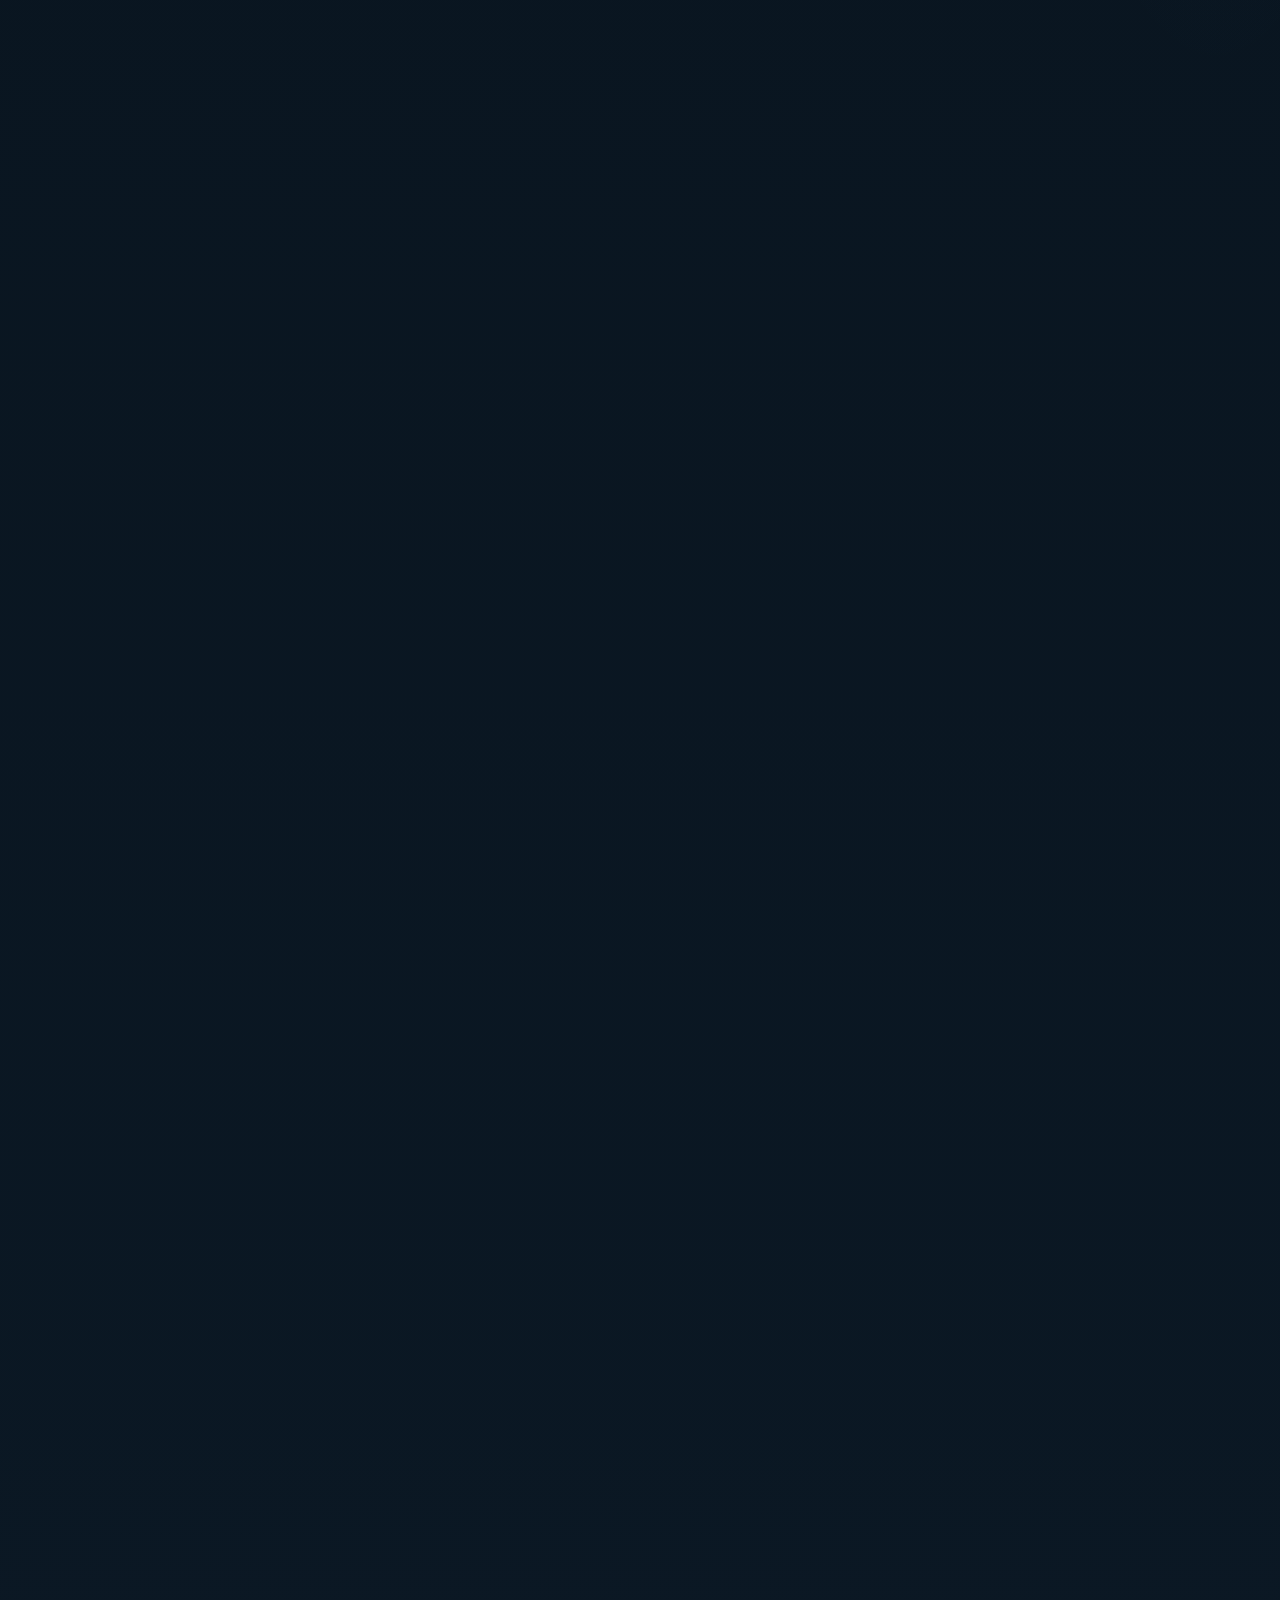
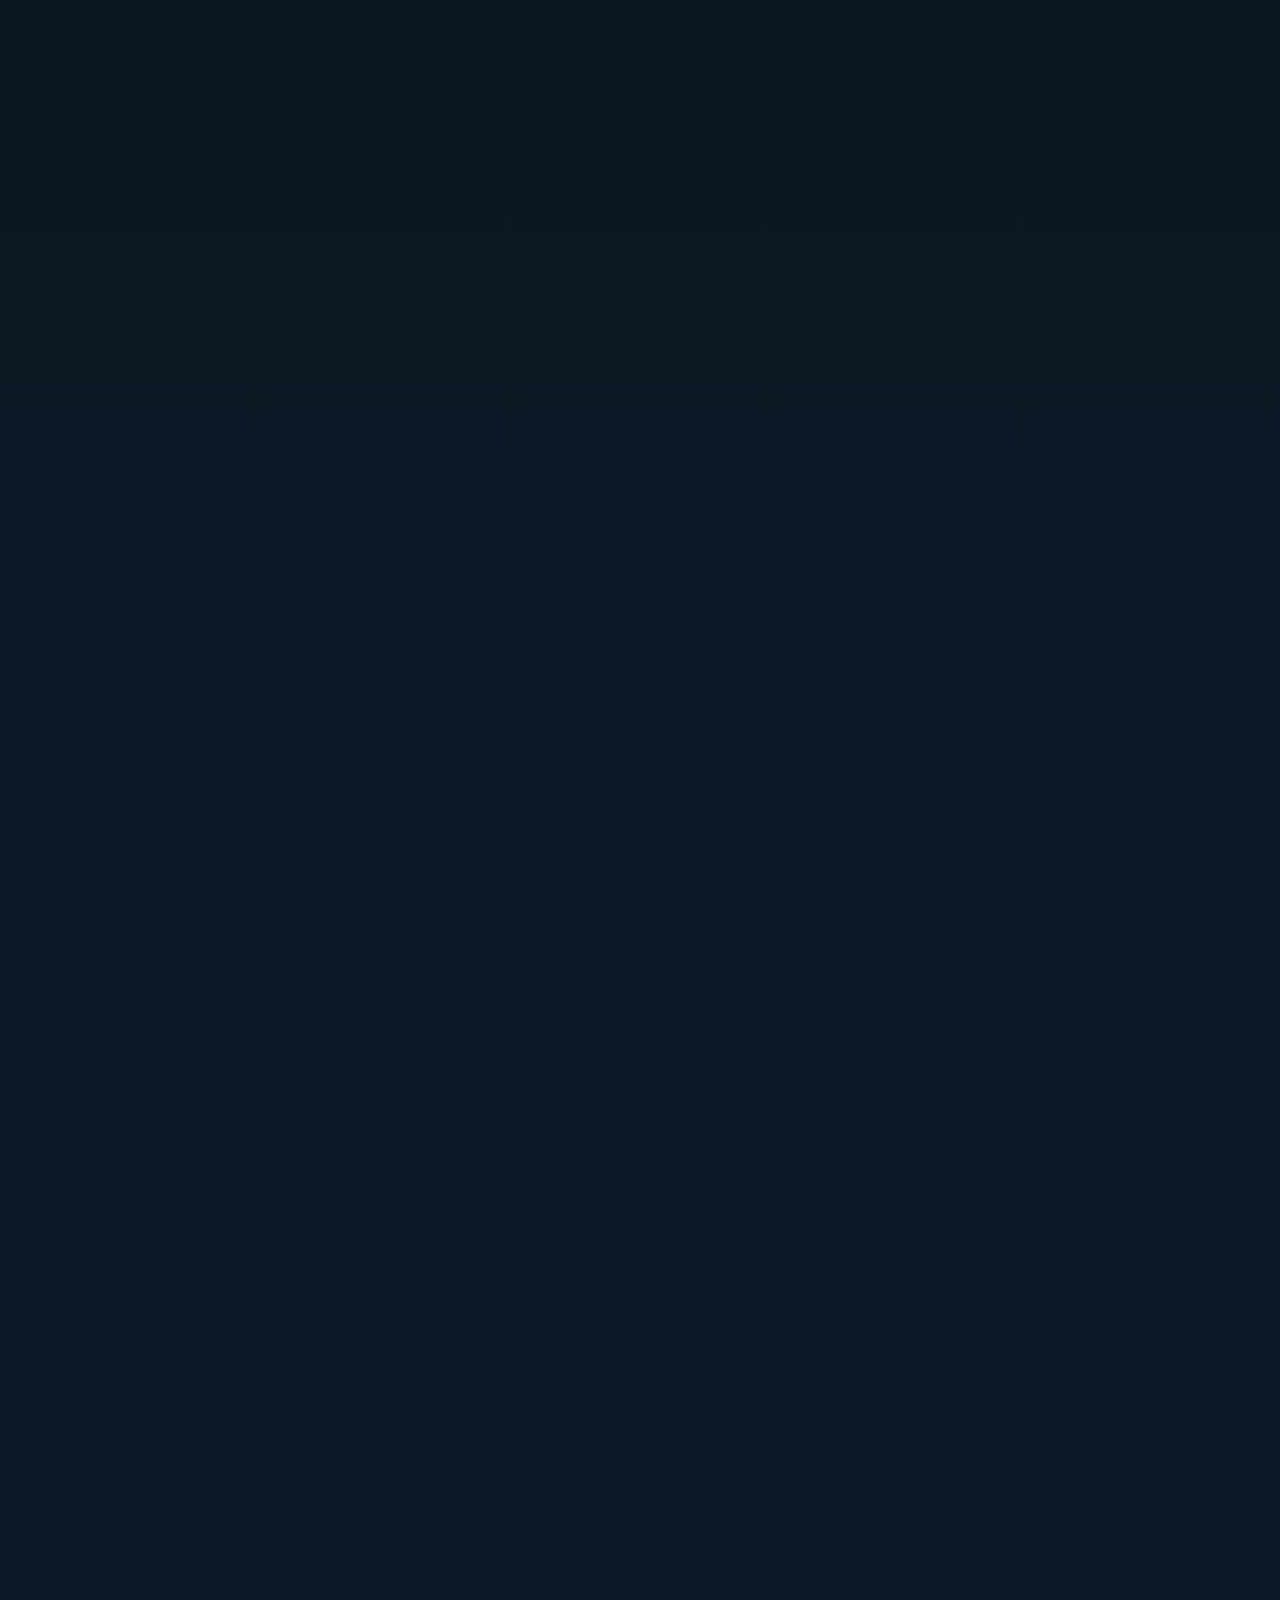
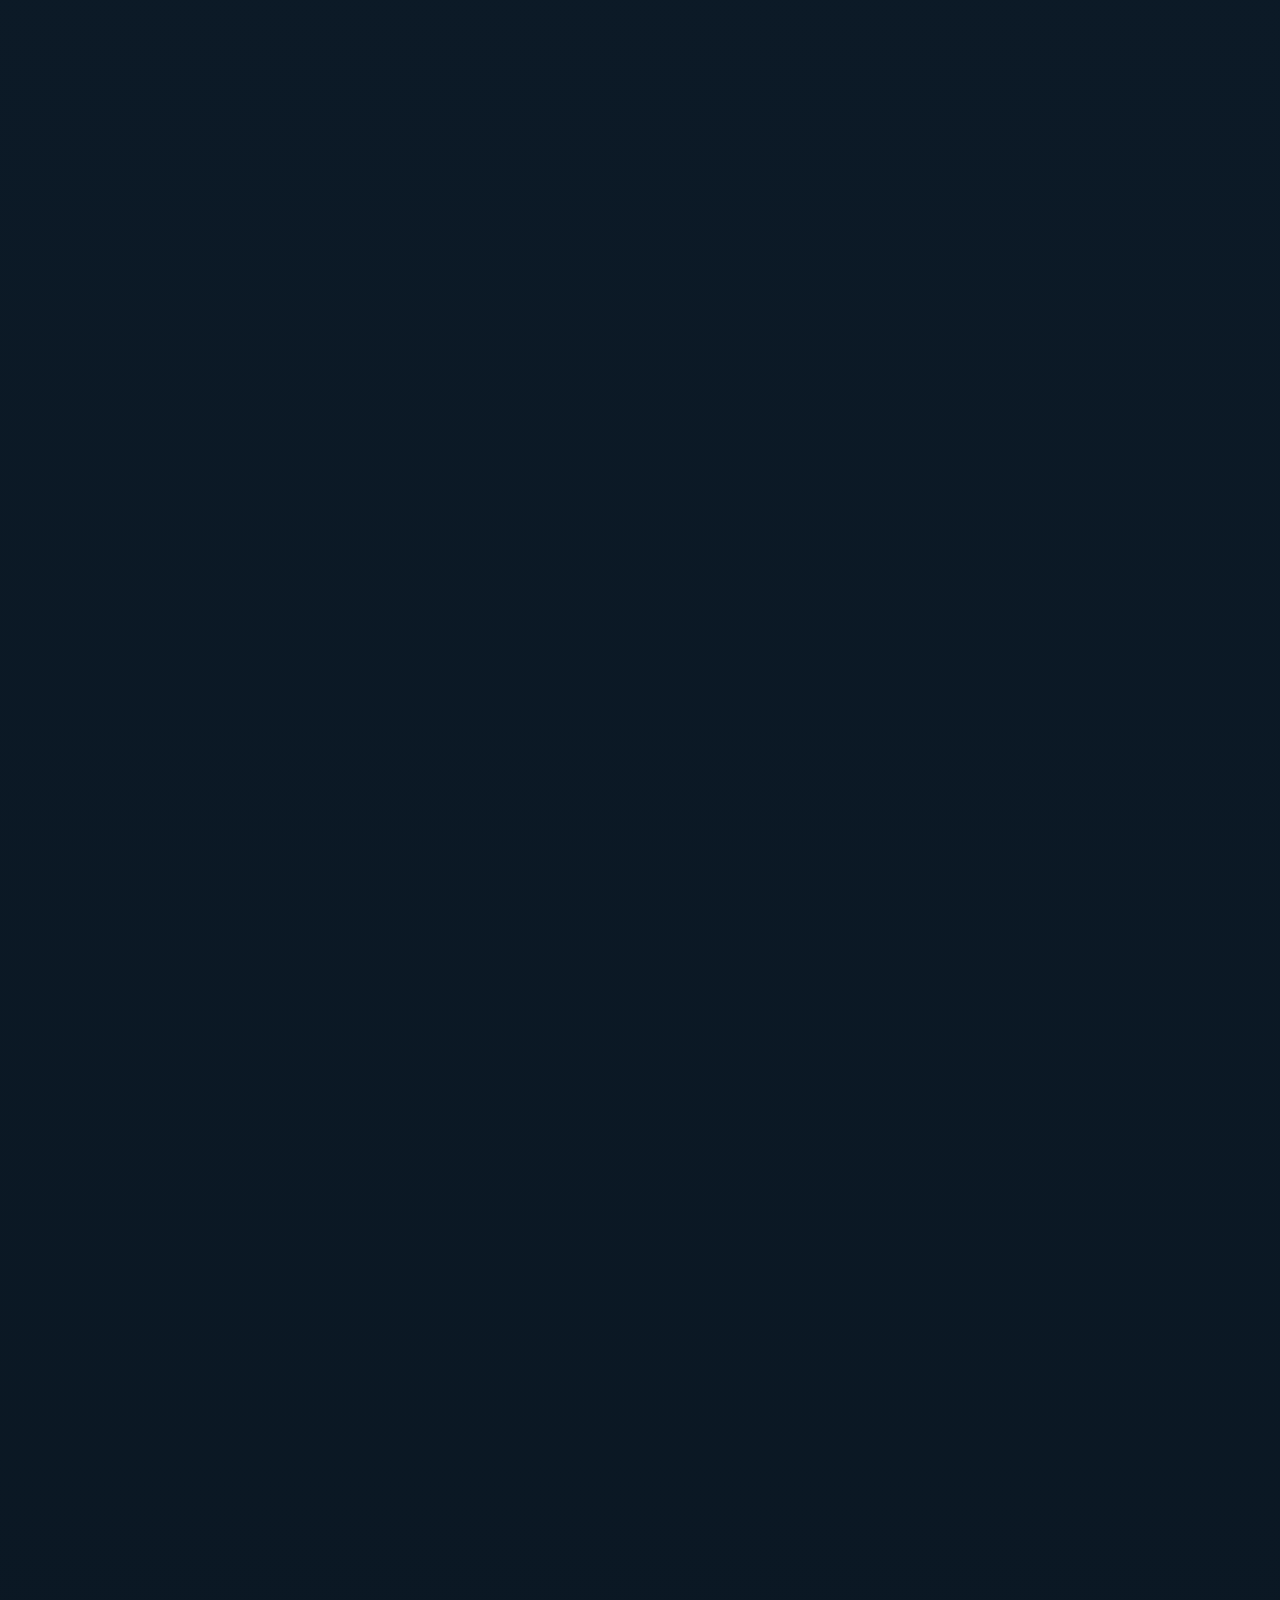
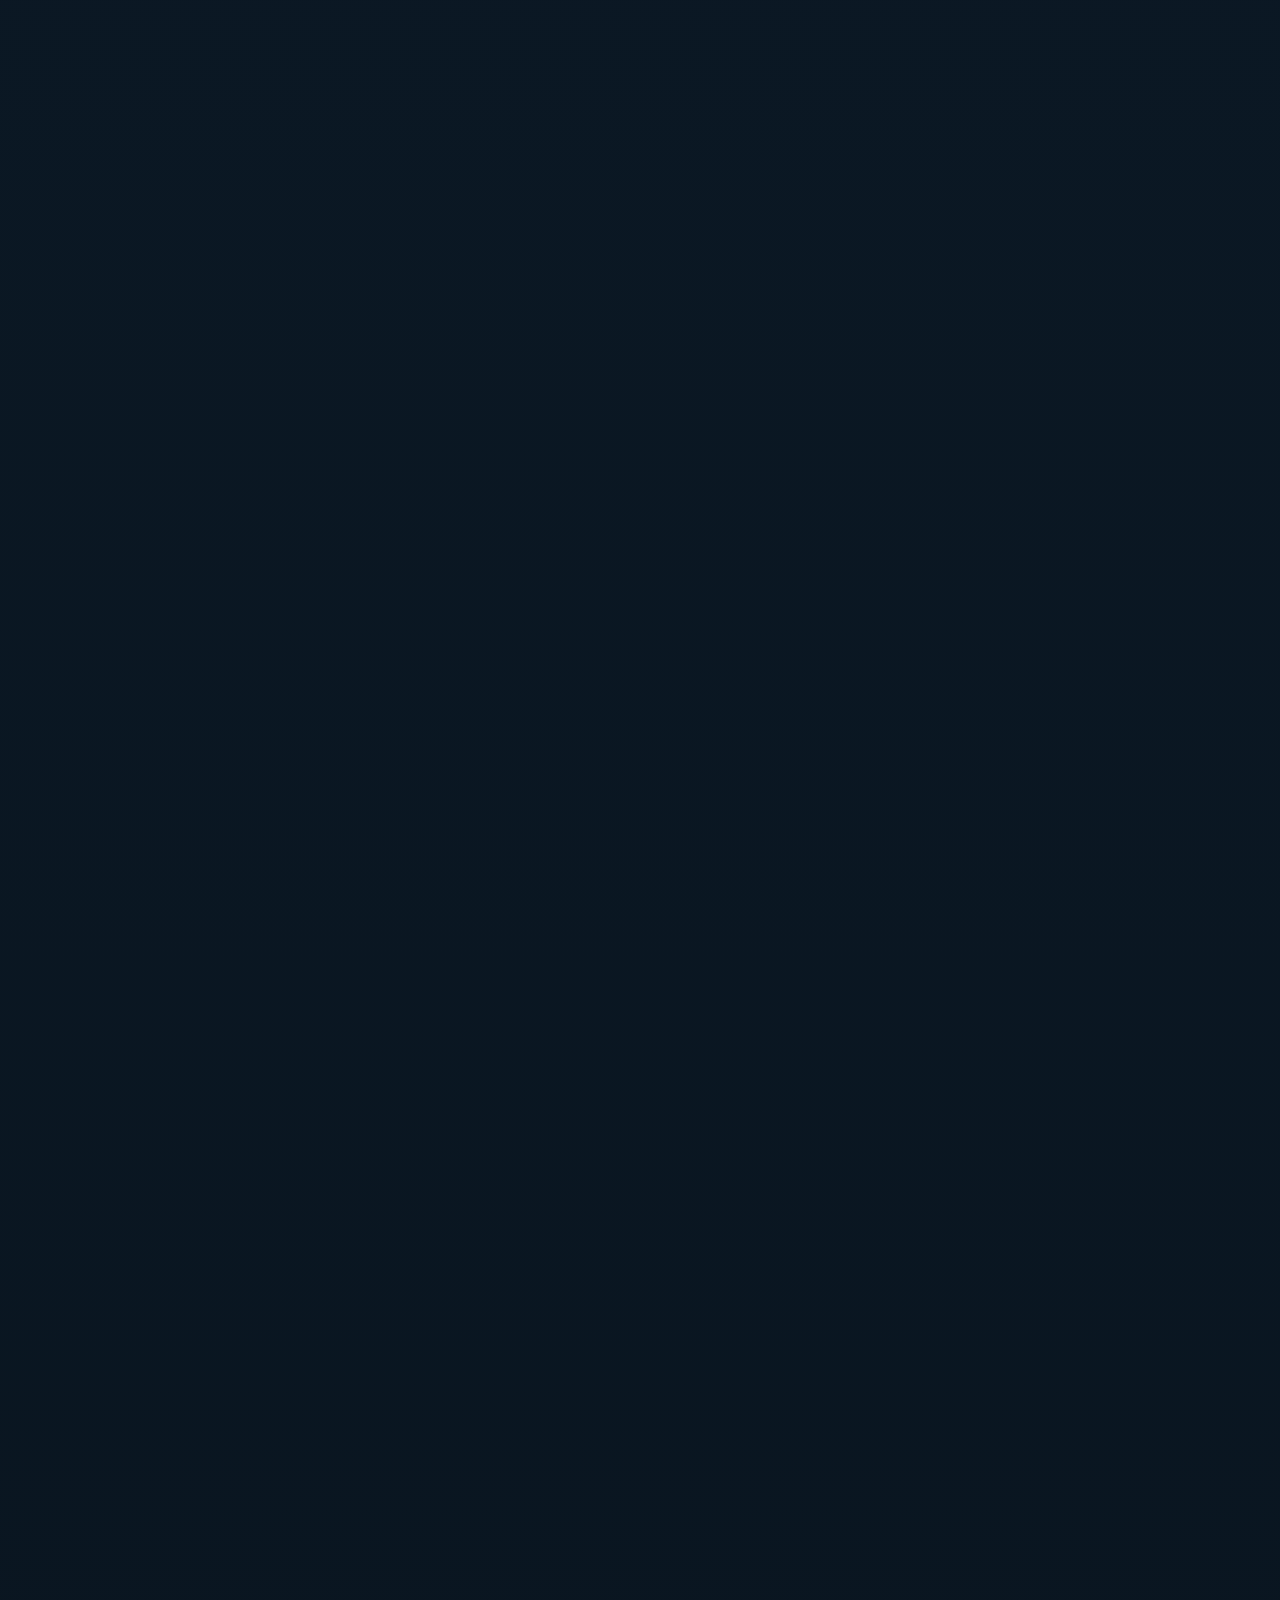
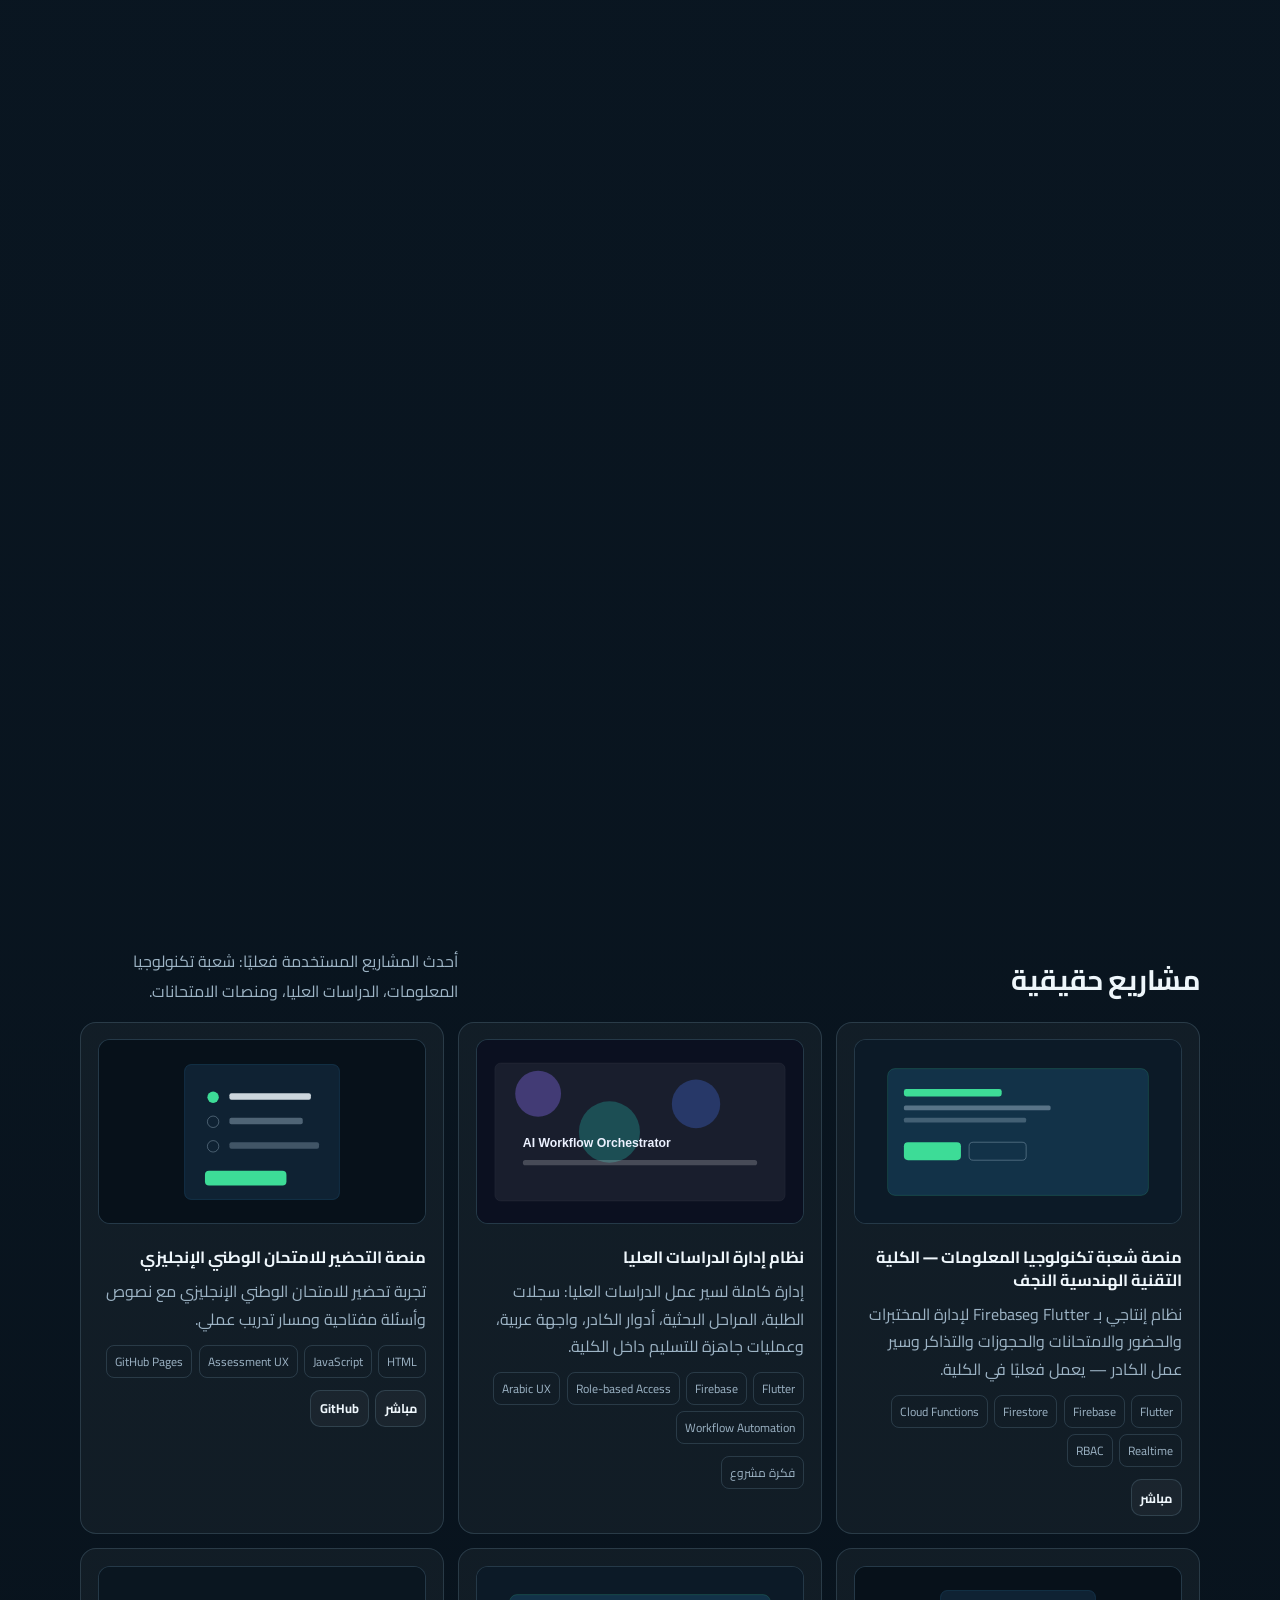
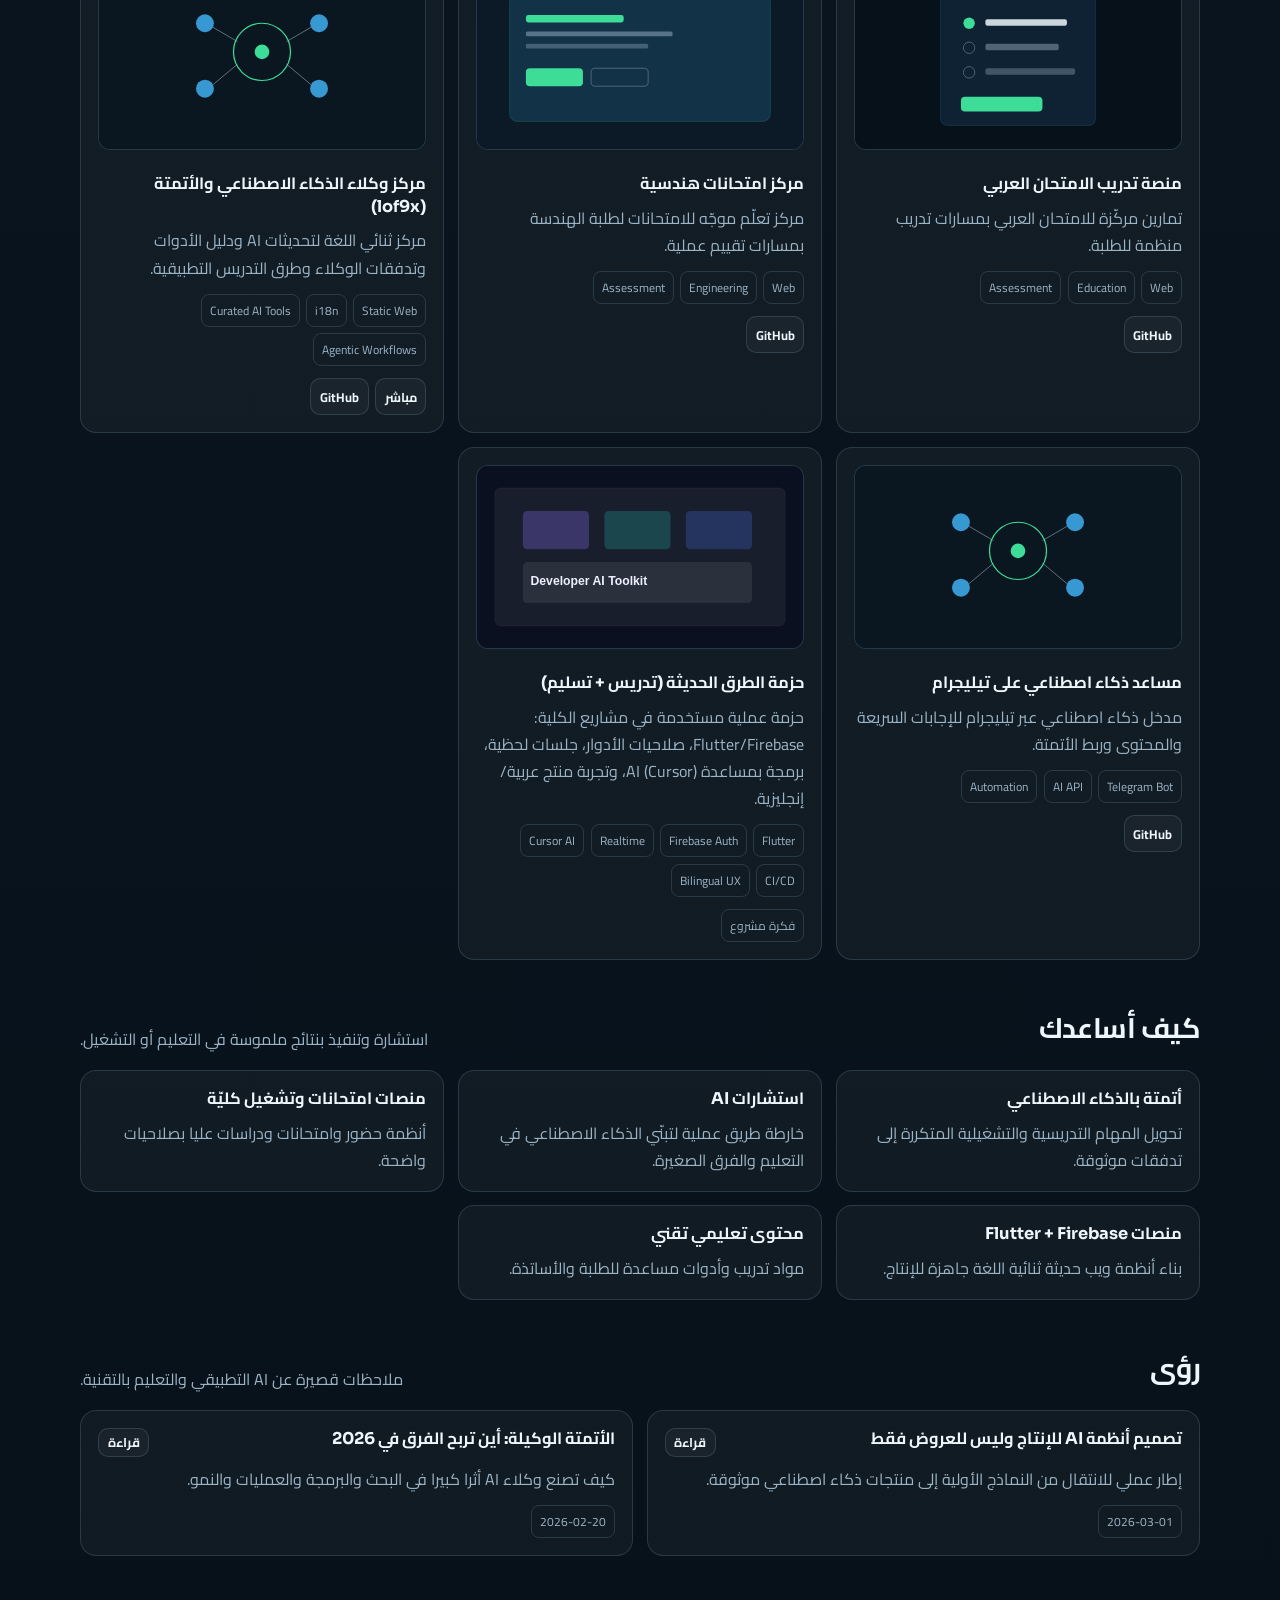
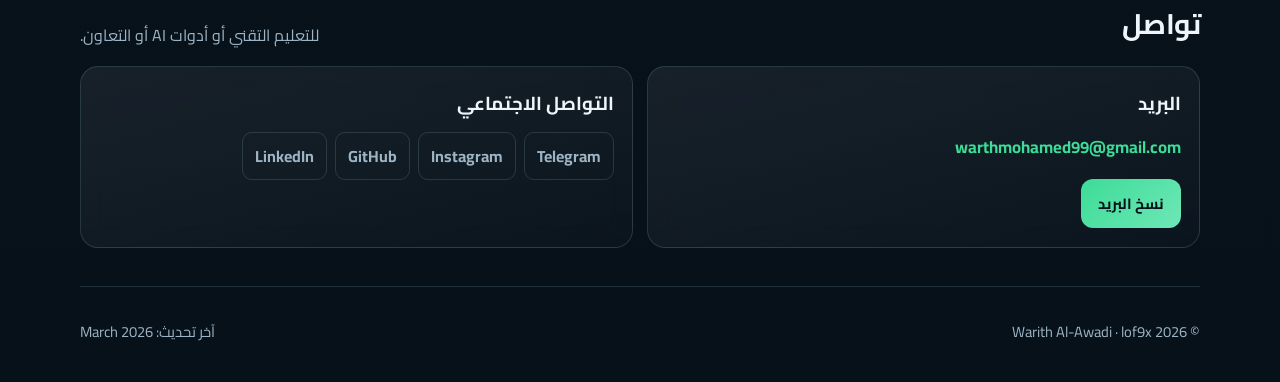
==== commit 988da263: "Merge lof99 content and publish real college projects with profile photo. Add production IT Division" ====
--- a/index.html
+++ b/index.html
@@ -4,7 +4,7 @@
   <meta charset="utf-8">
   <meta name="viewport" content="width=device-width, initial-scale=1">
   <title>lof9x | Warith Al-Awadi</title>
-  <meta name="description" content="وارث العوادي — أستاذ جامعي ومهندس حلول ذكاء اصطناعي: منصات تعليمية، أدوات AI، وأتمتة عملية.">
+  <meta name="description" content="وارث العوادي — أستاذ جامعي: منصة شعبة تكنولوجيا المعلومات، نظام الدراسات العليا، أدوات AI، وأتمتة عملية.">
   <meta name="theme-color" content="#07111a">
   <meta property="og:title" content="lof9x | Warith Al-Awadi">
   <meta property="og:description" content="تعليم تقني + ذكاء اصطناعي تطبيقي + منصات امتحانات وأدوات حديثة.">
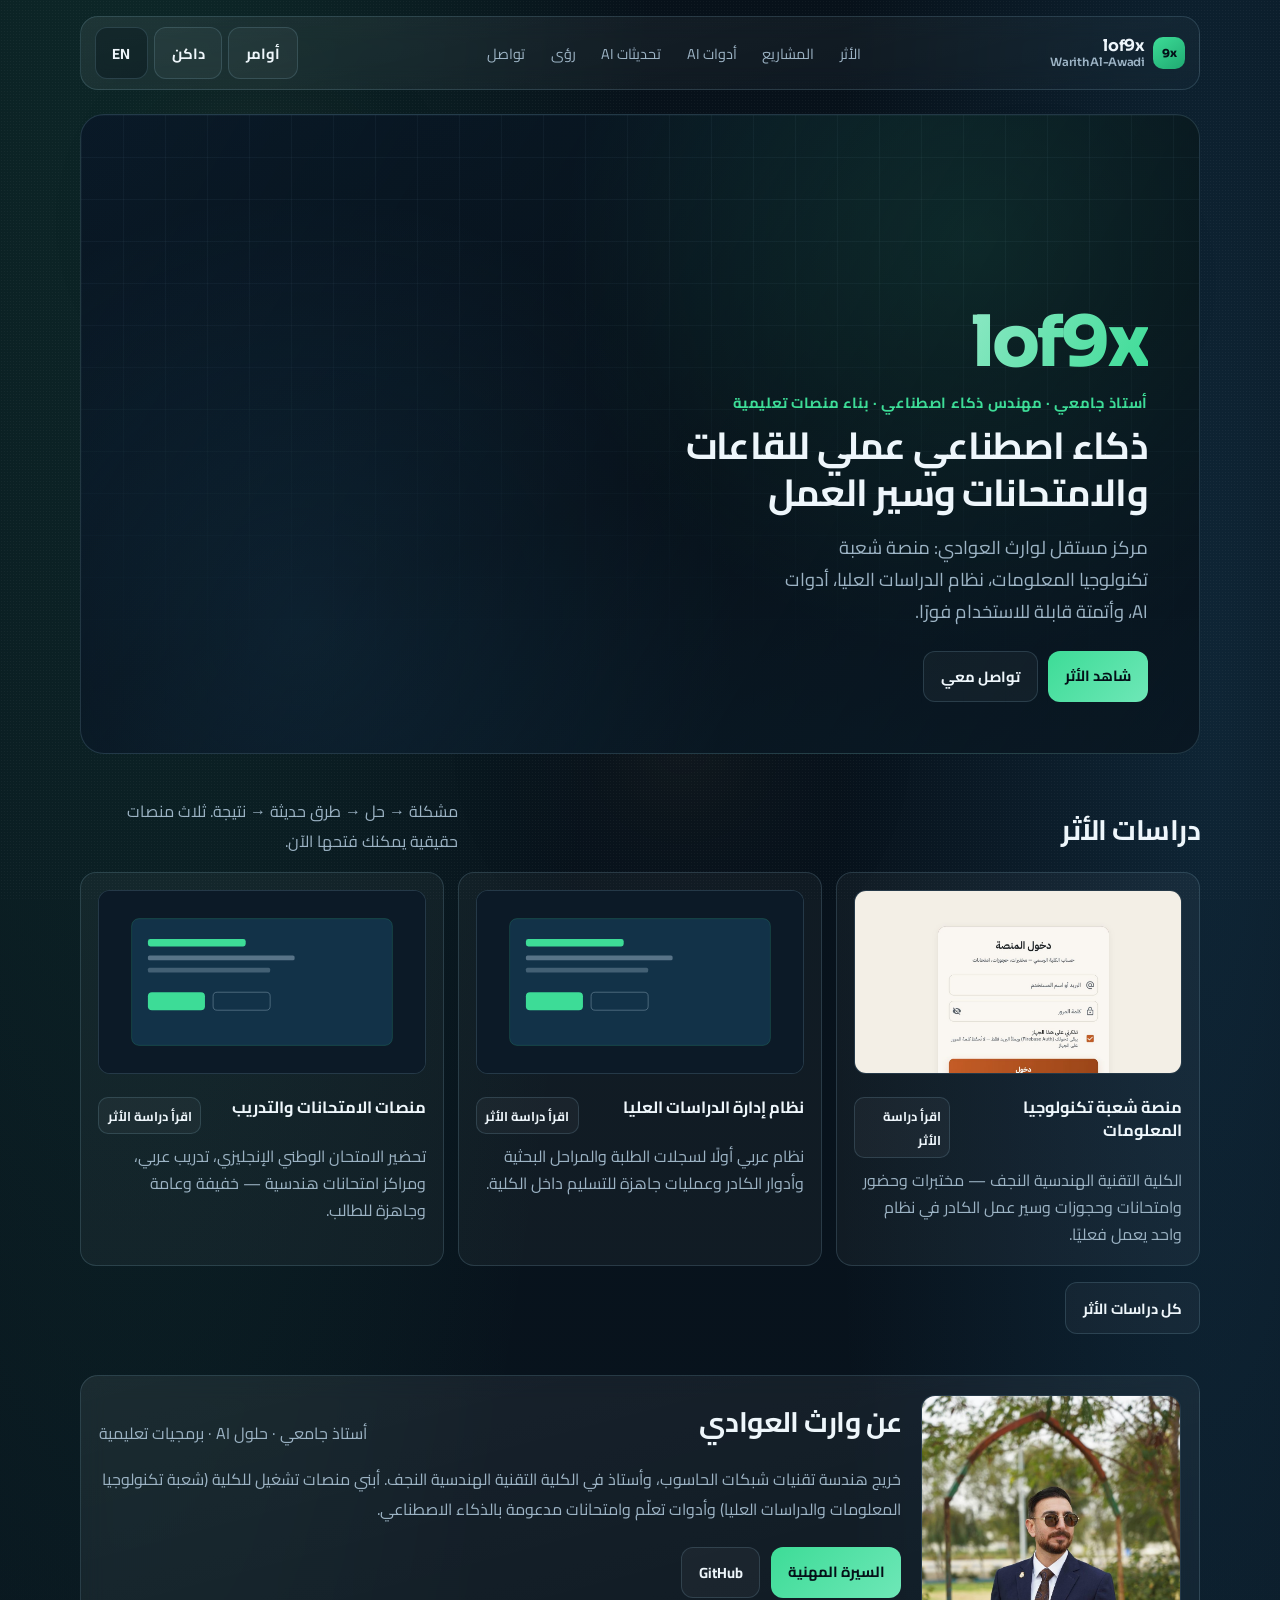
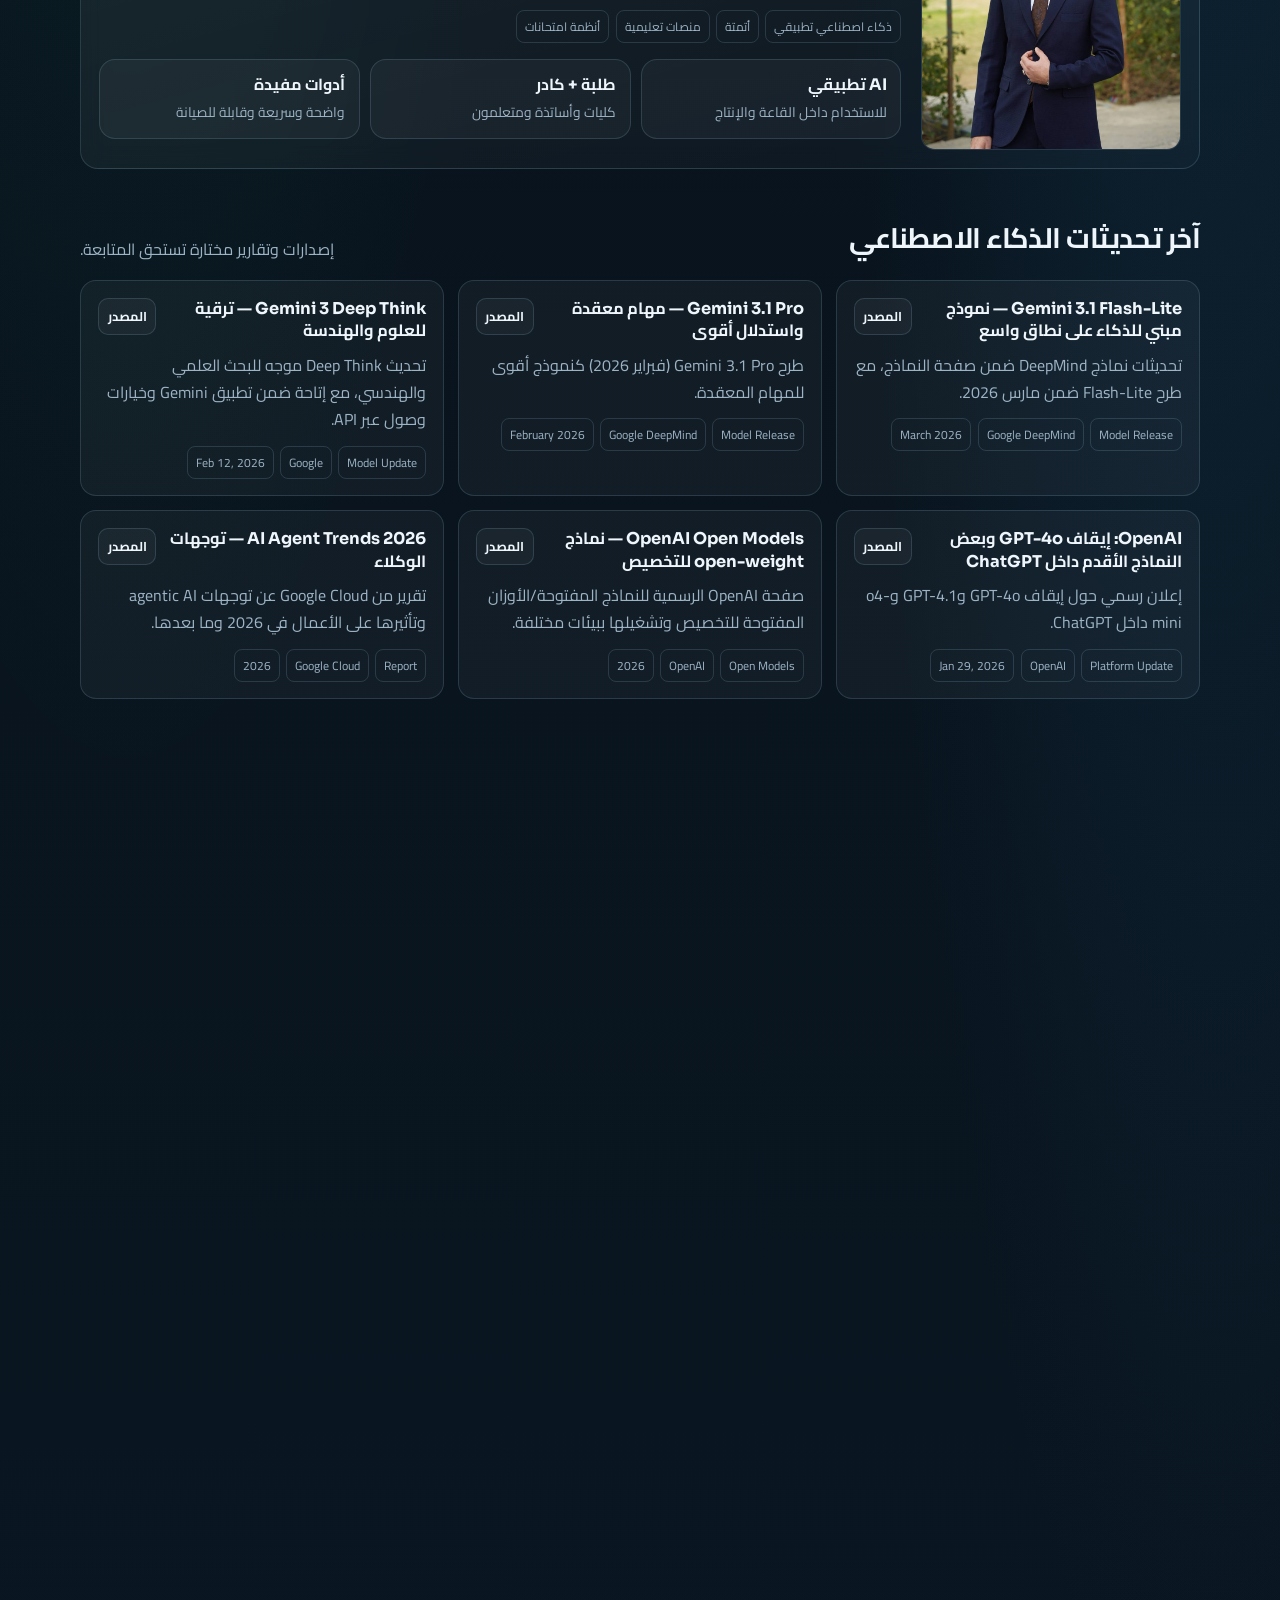
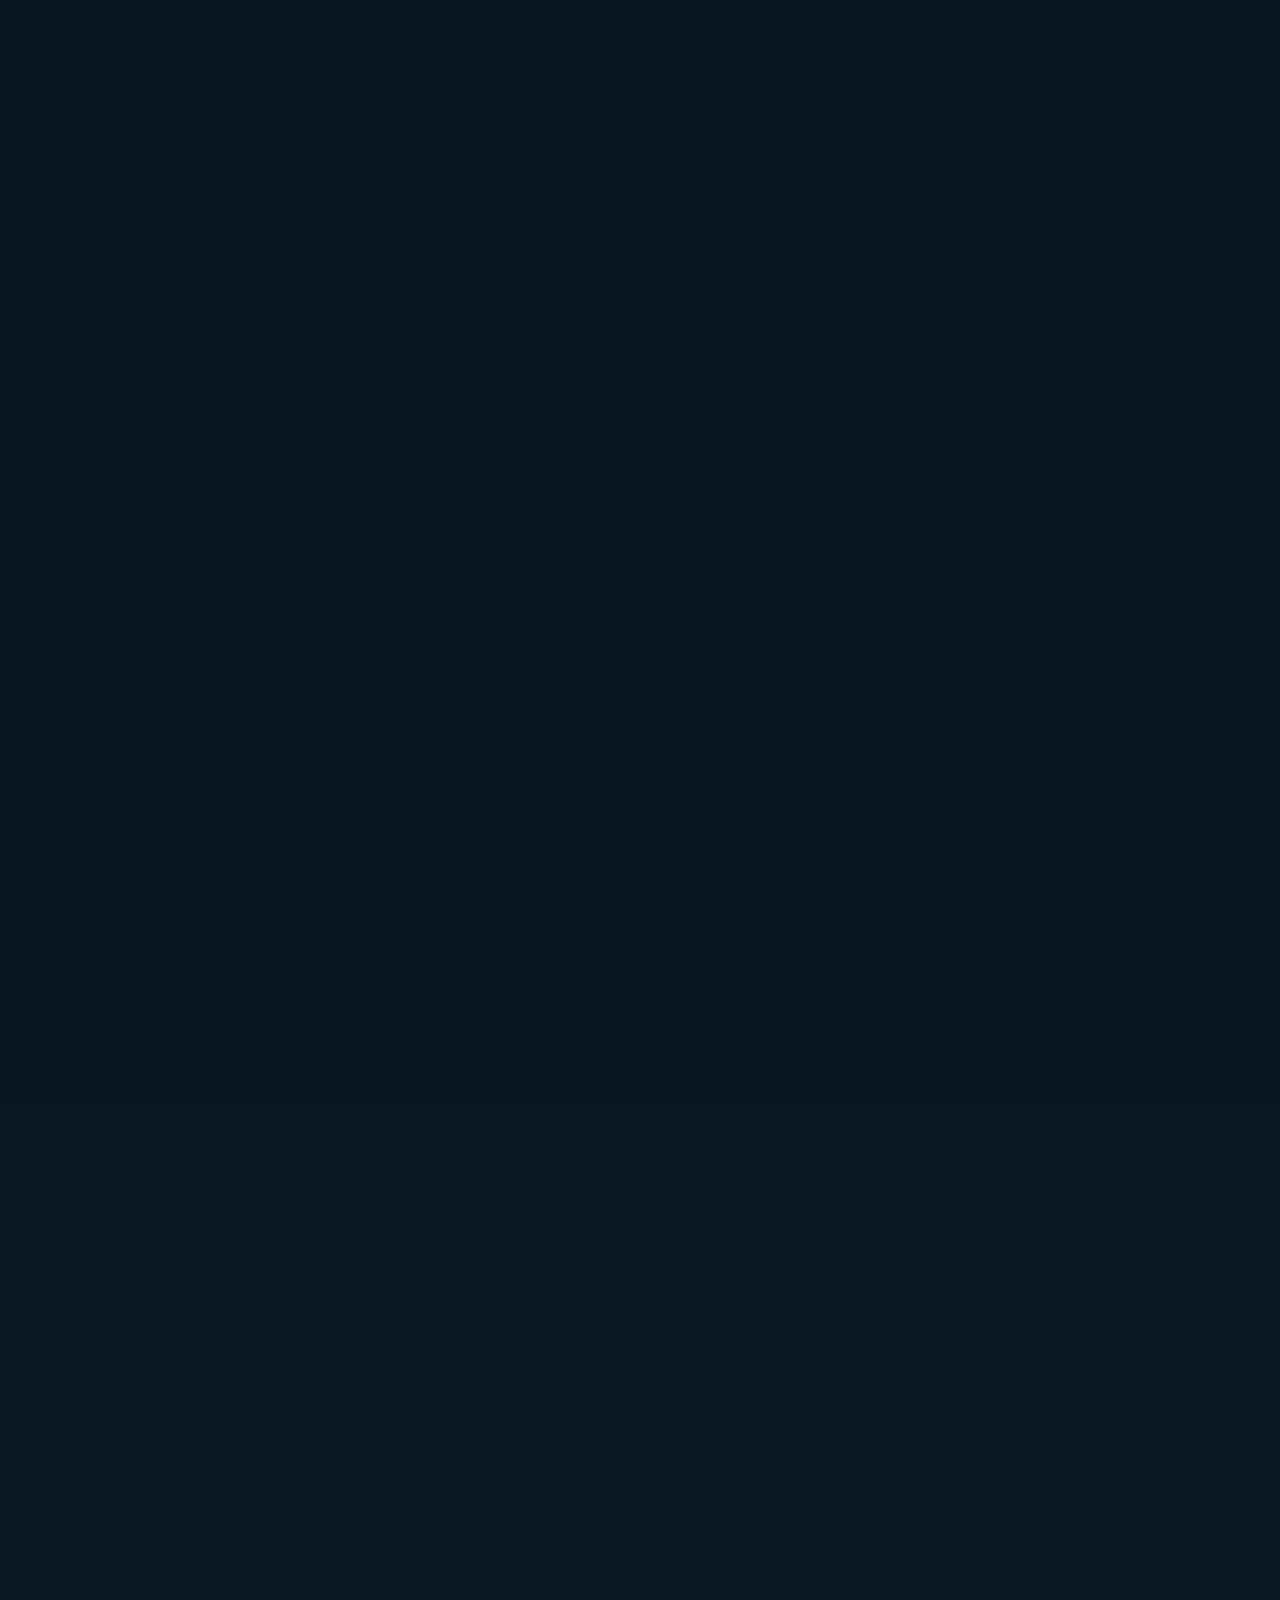
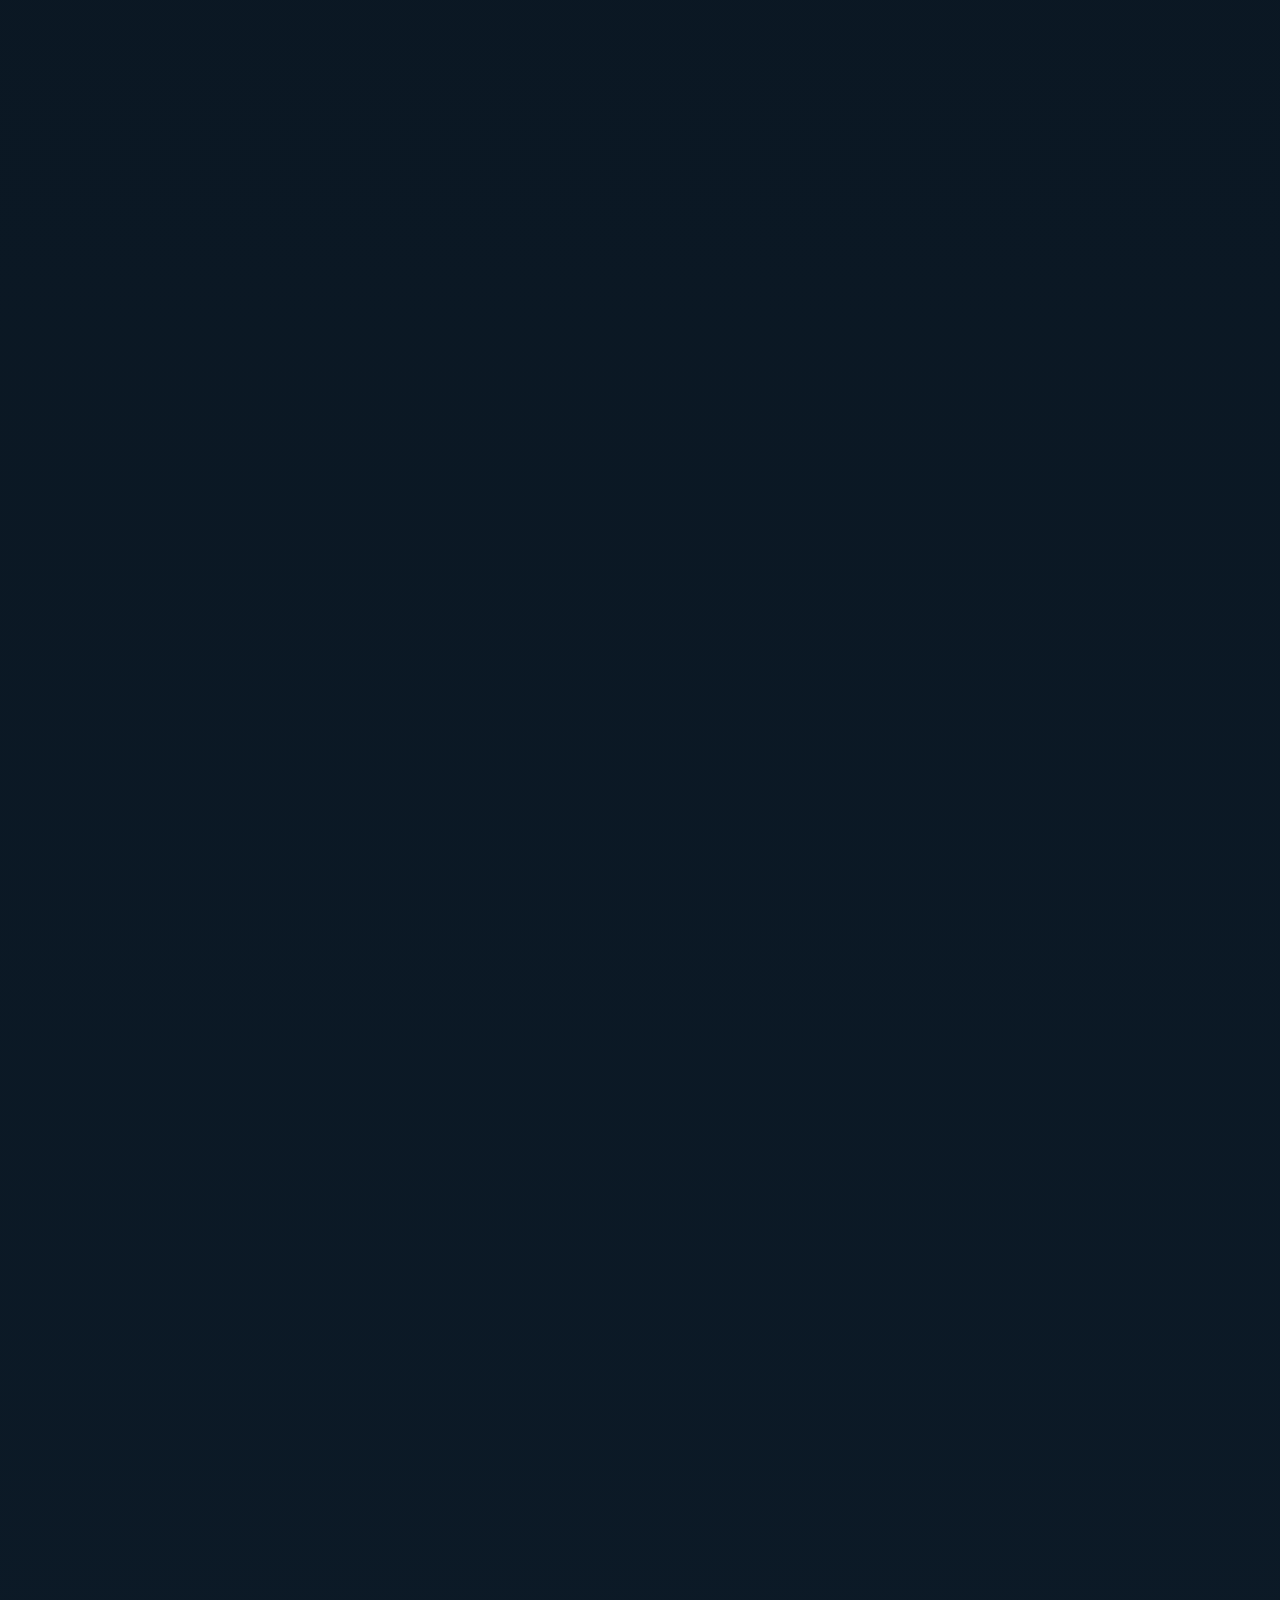
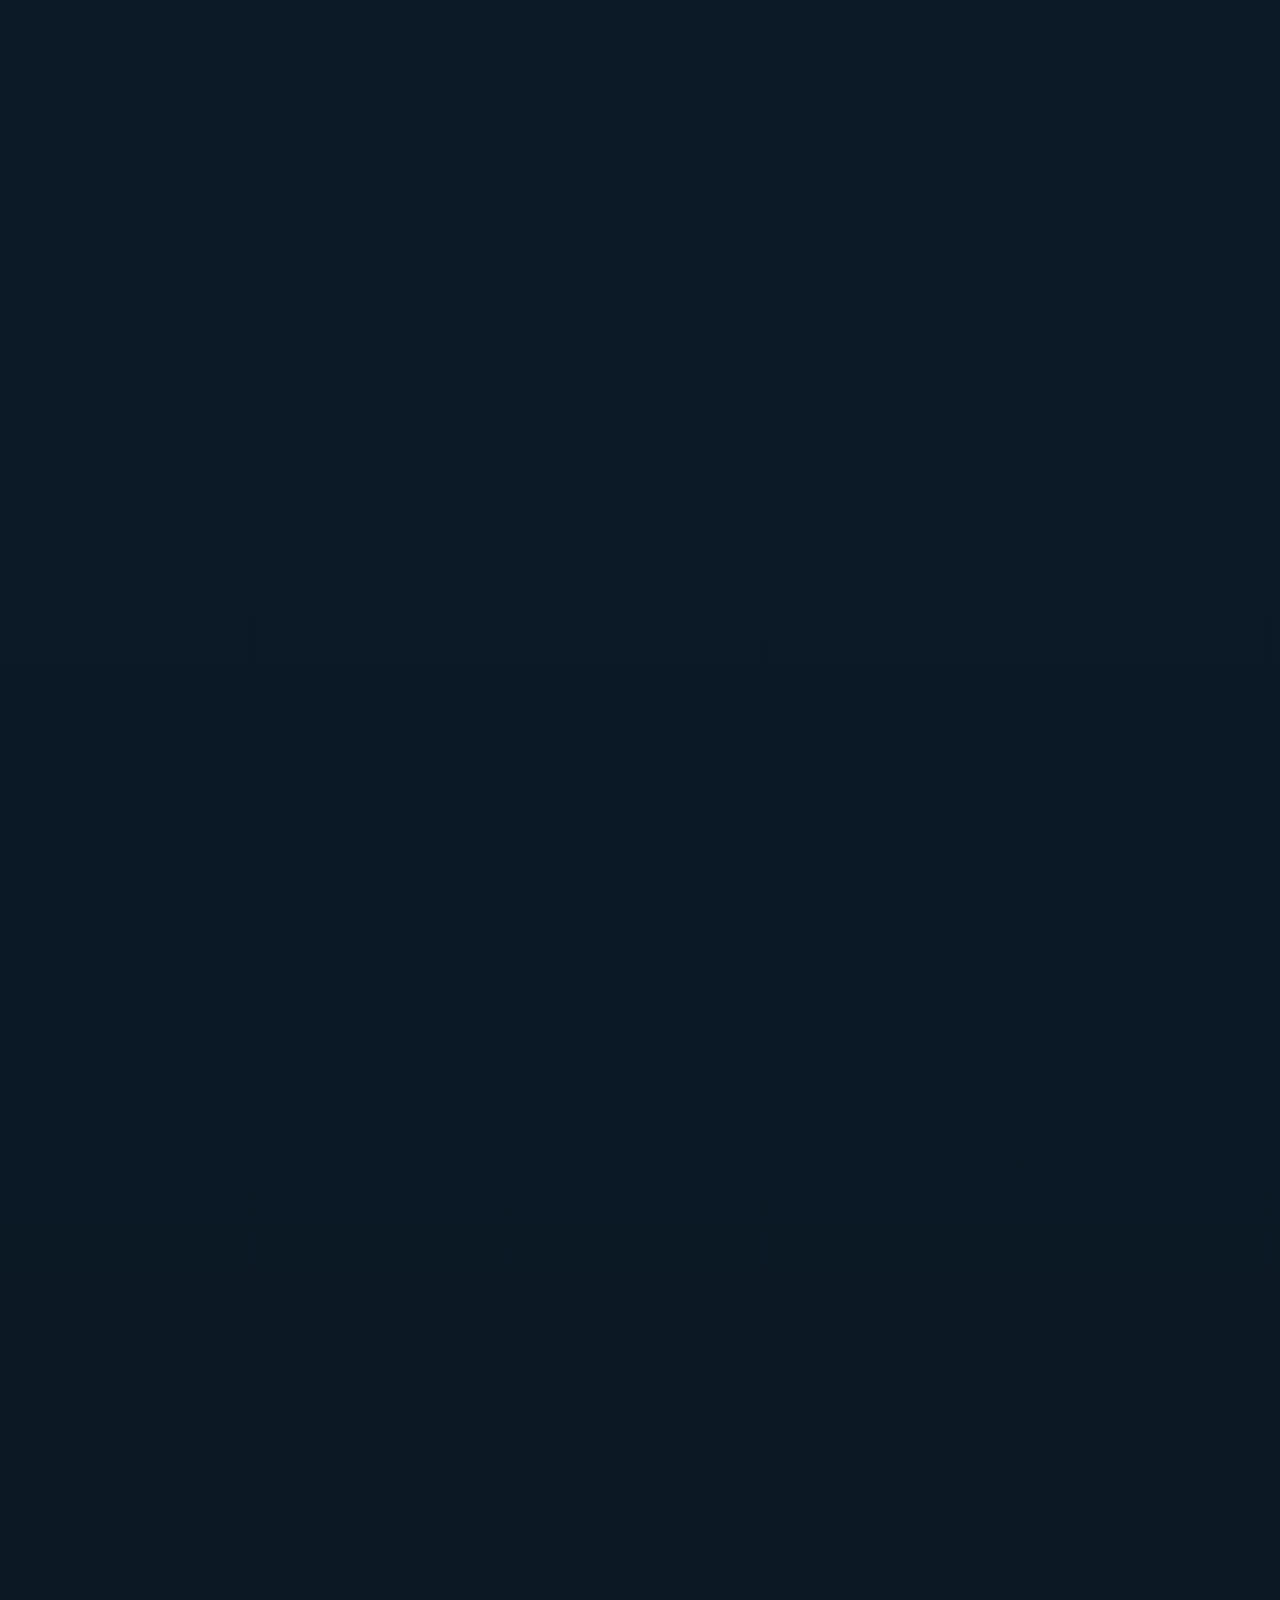
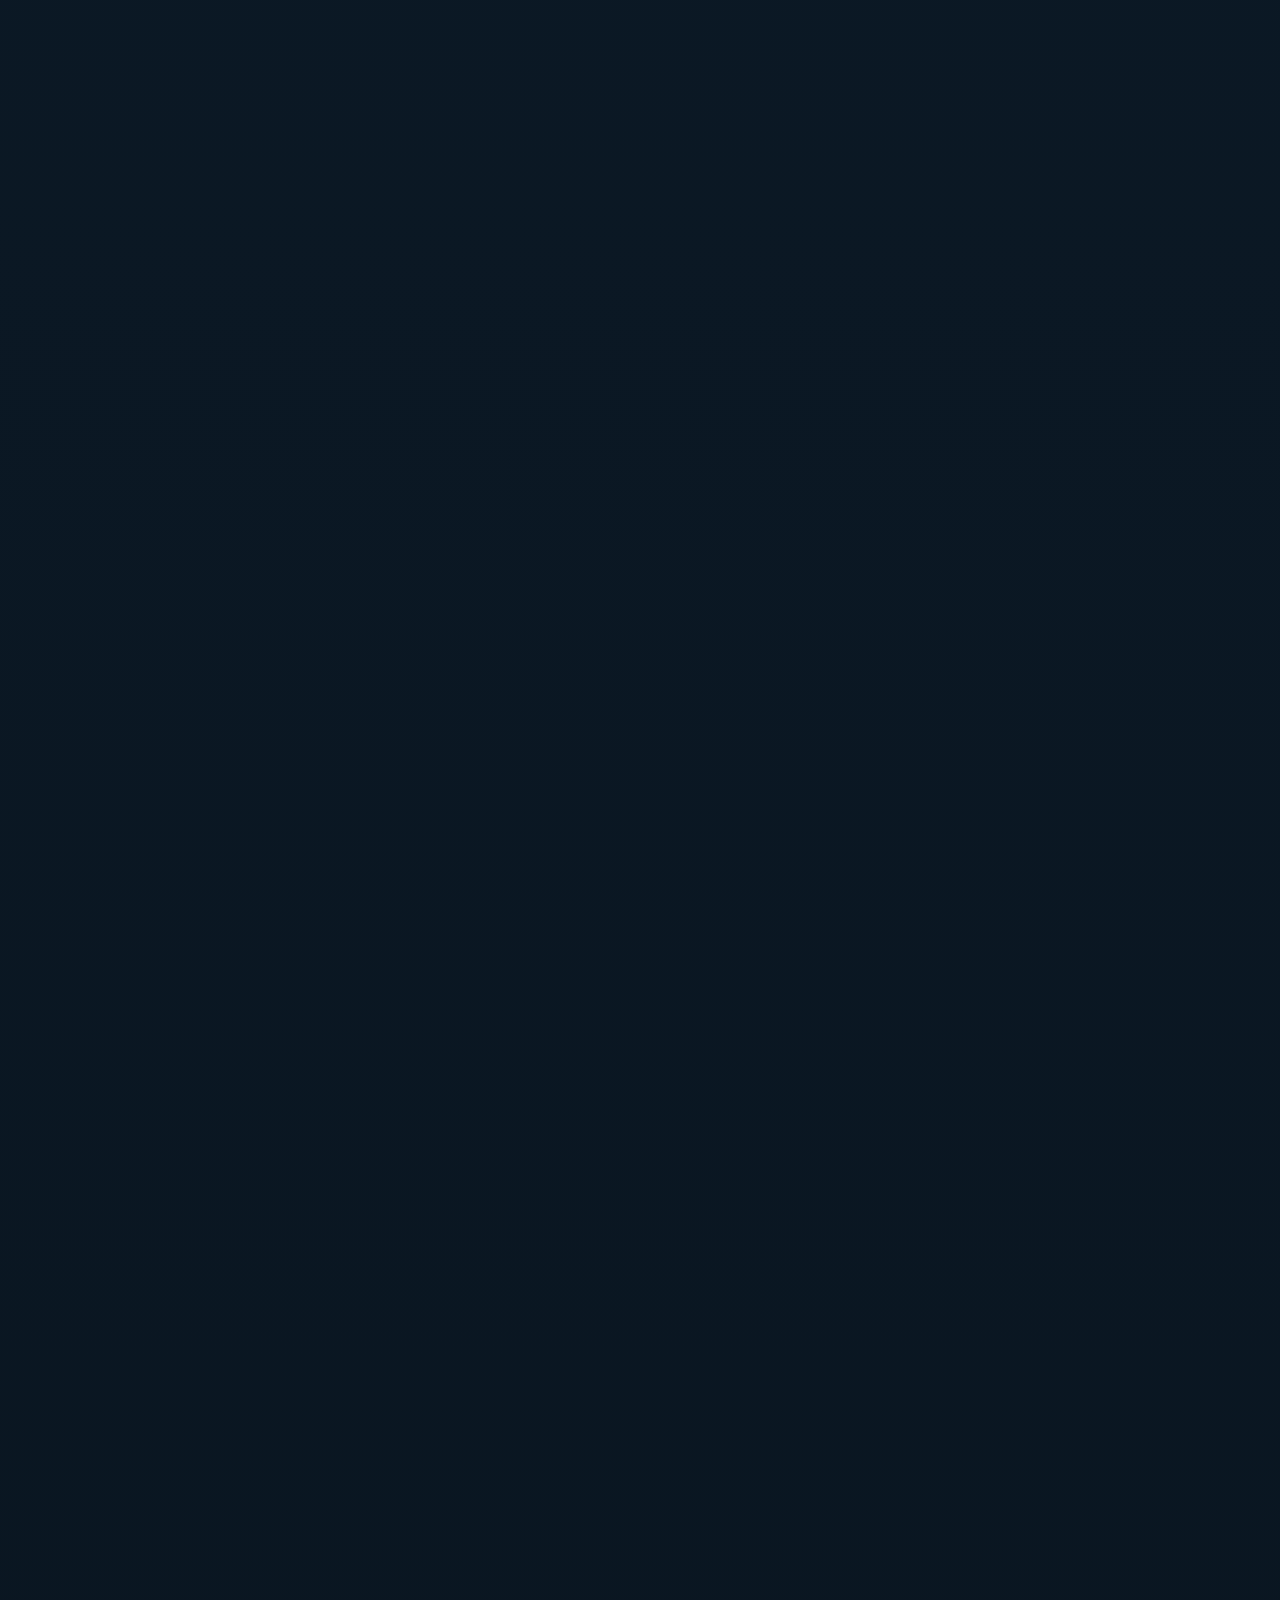
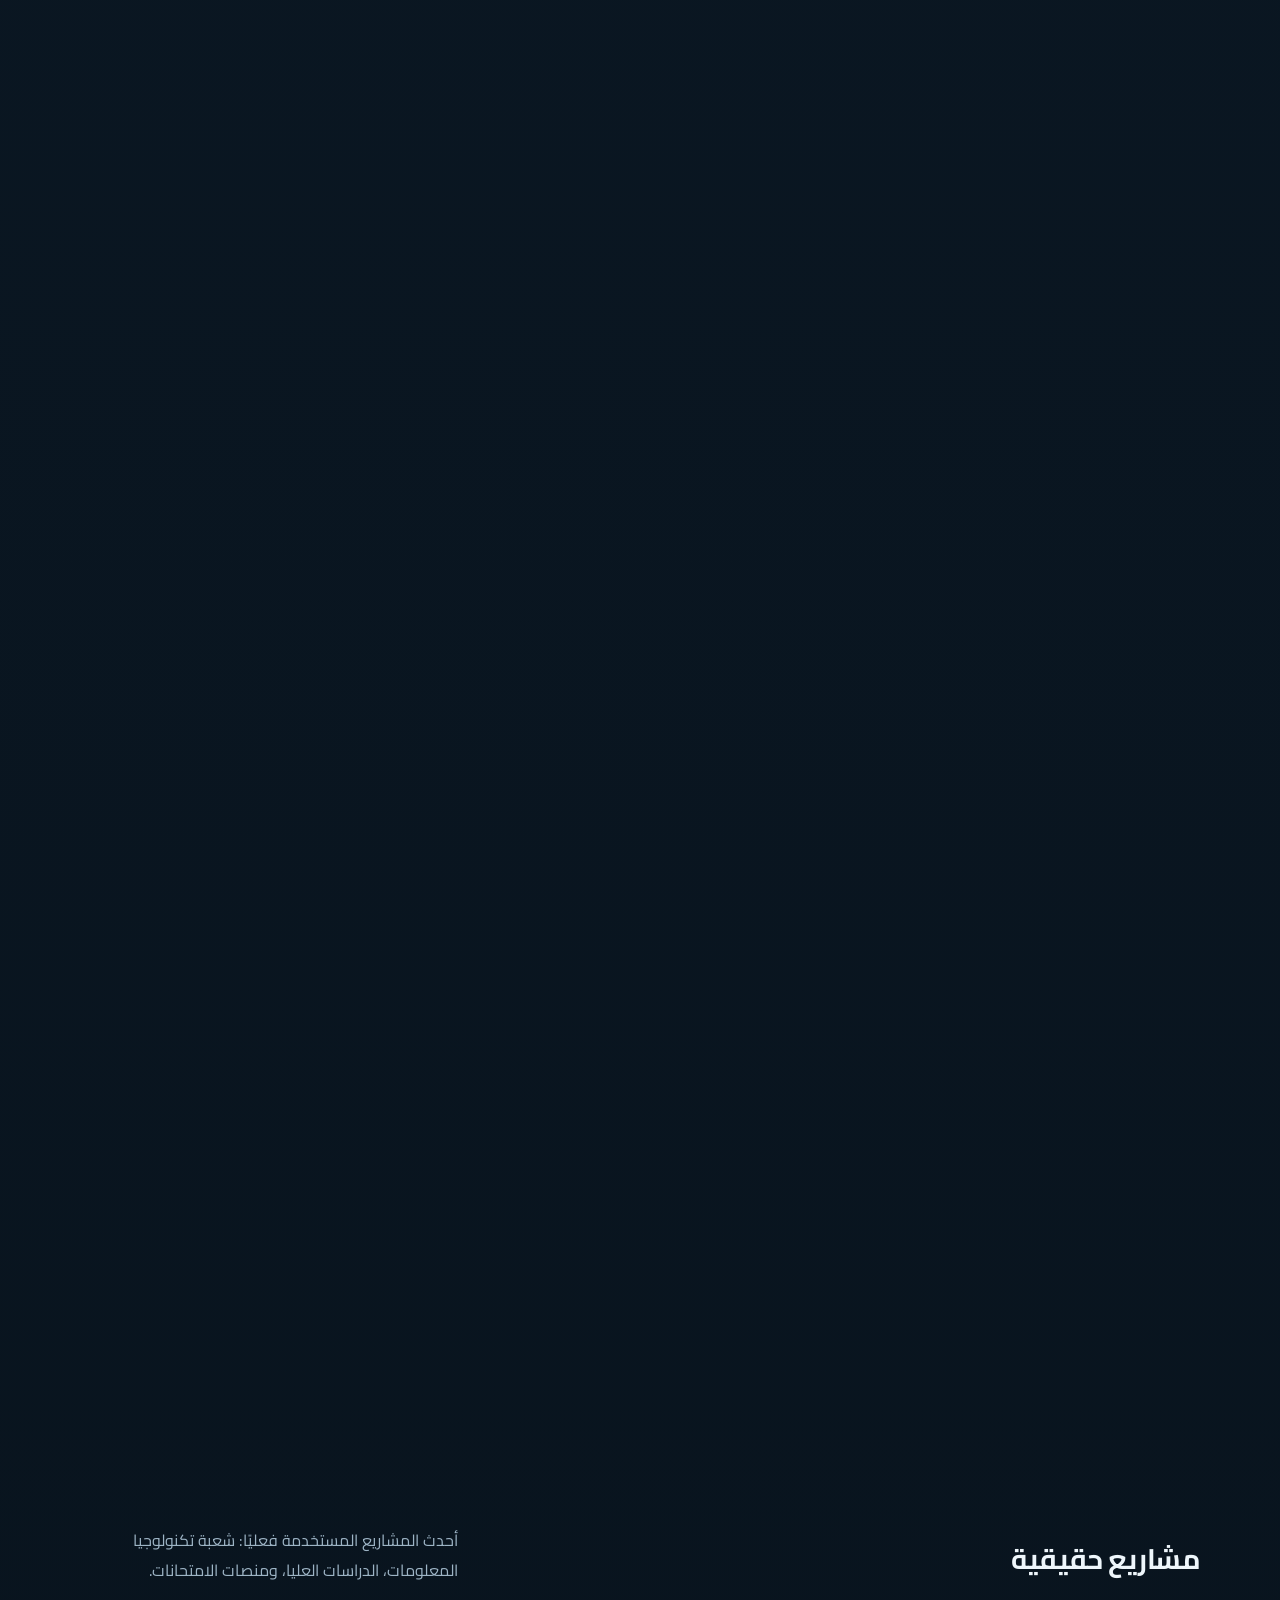
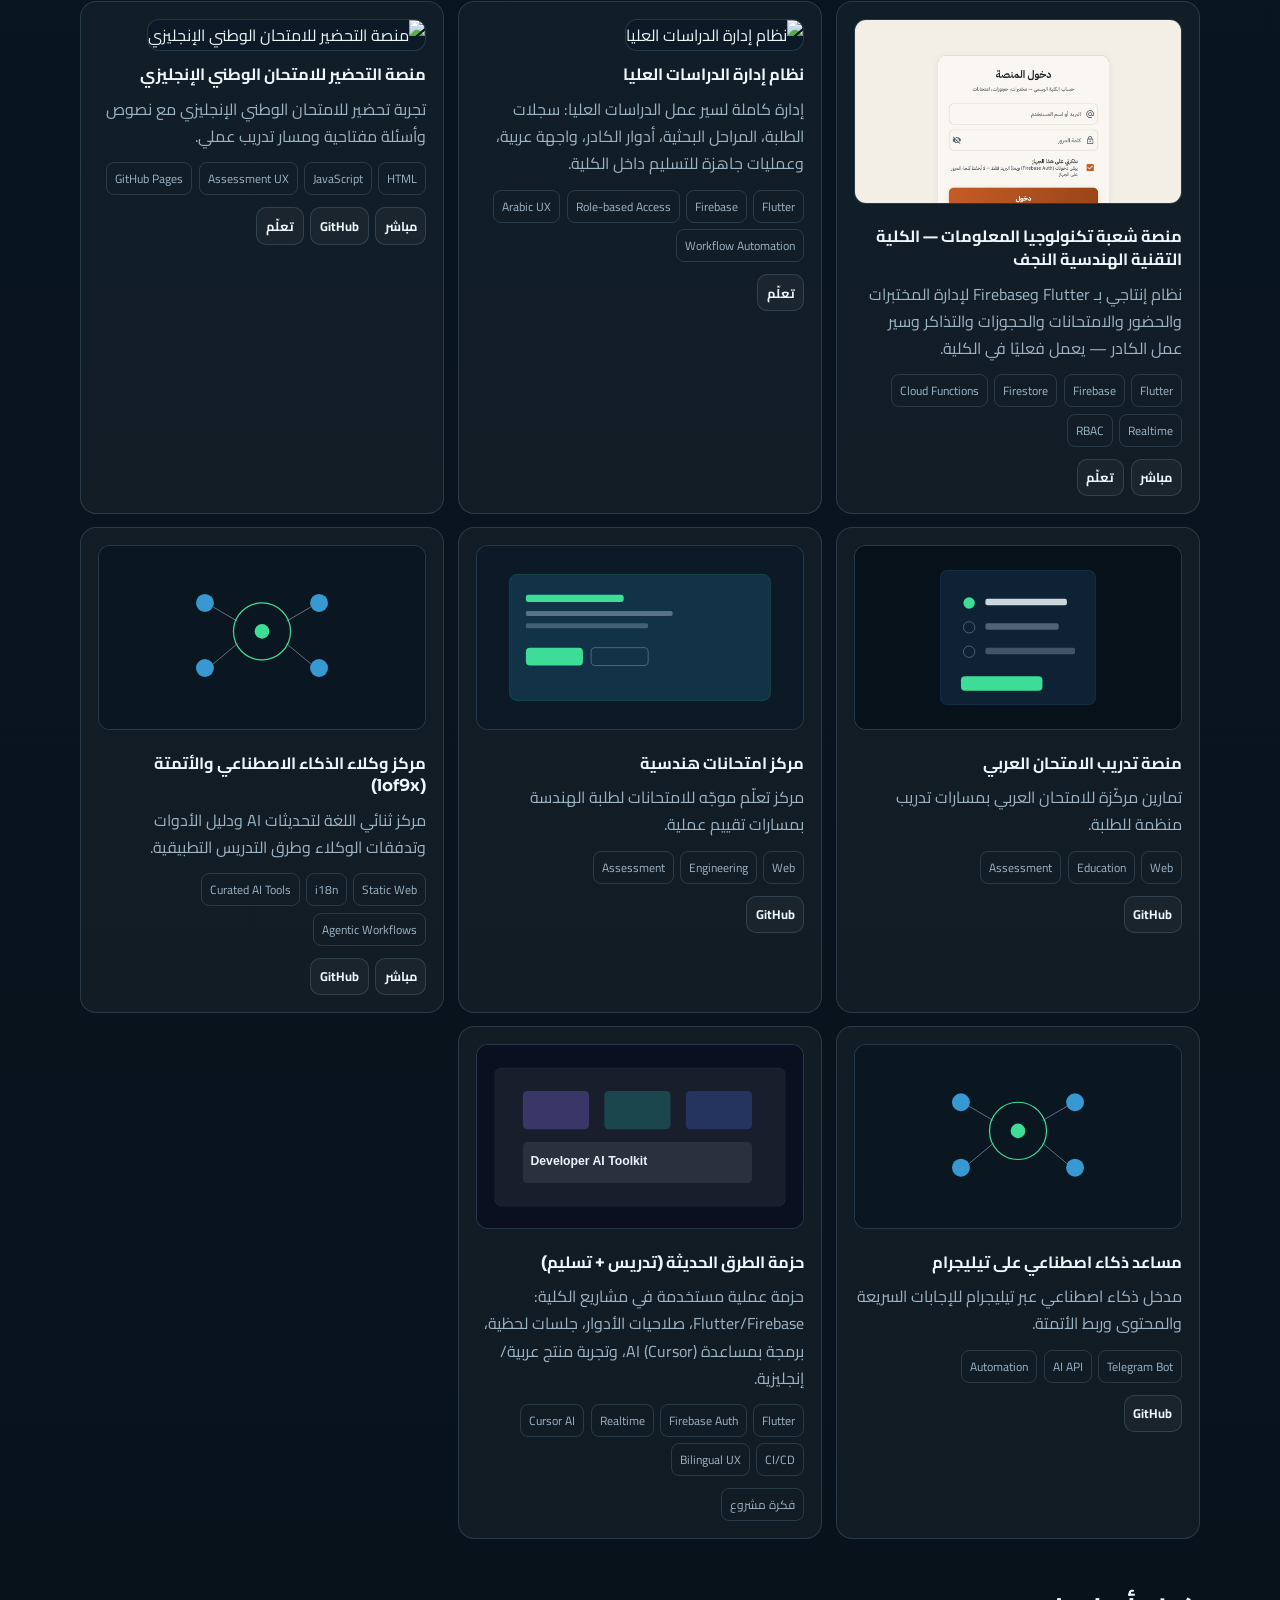
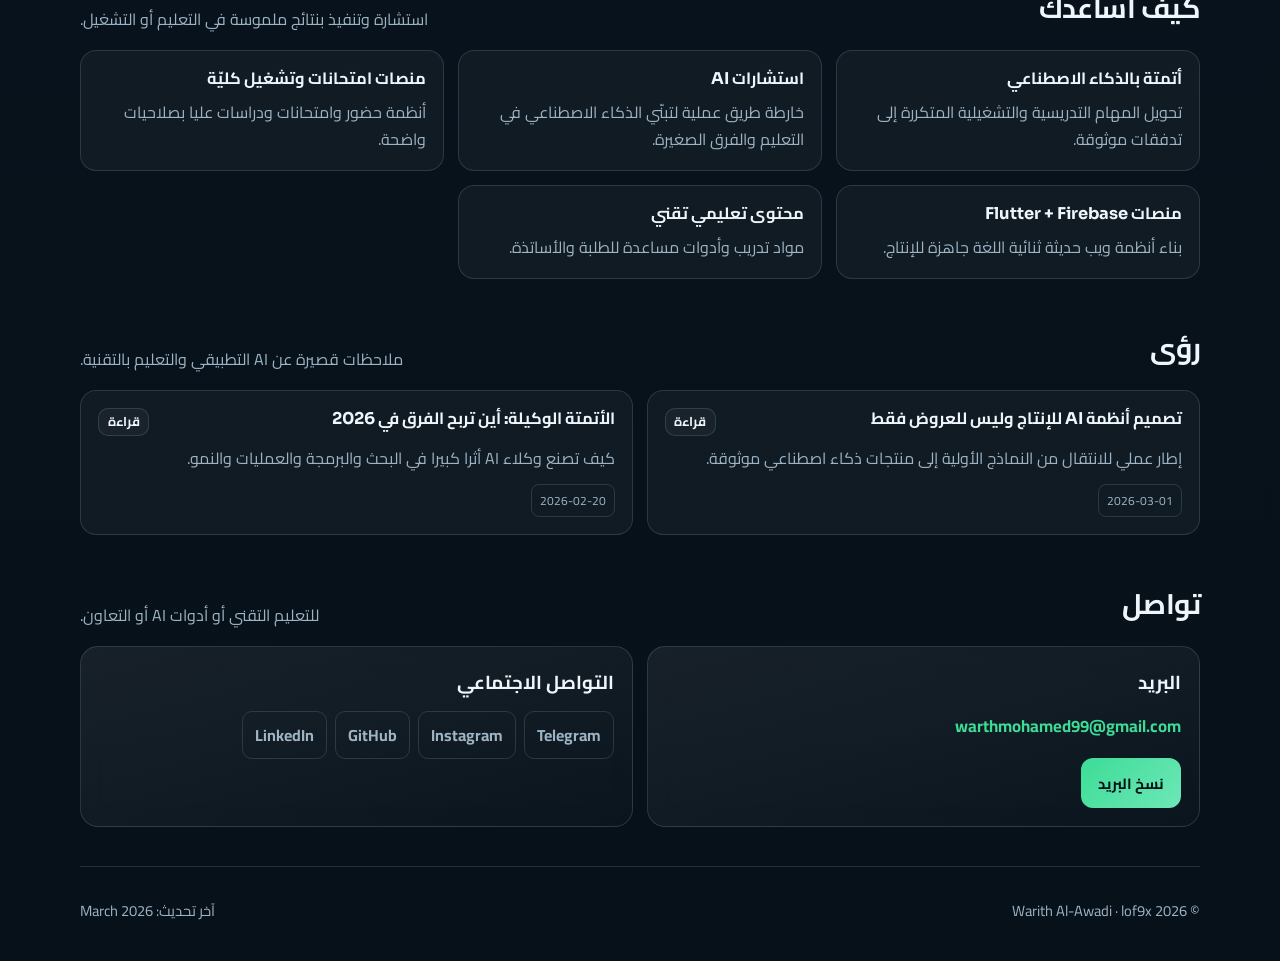
==== commit 278fe814: "Add impact case studies for real college platforms. Feature problem-solution-methods-outcome pages f" ====
--- a/index.html
+++ b/index.html
@@ -57,10 +57,10 @@
     </a>
 
     <nav class="nav-links">
+      <a href="#impact" data-i18n="nav.impact"></a>
+      <a href="#projects" data-i18n="nav.projects"></a>
+      <a href="#tools" data-i18n="nav.tools"></a>
       <a href="#updates" data-i18n="nav.updates"></a>
-      <a href="#tools" data-i18n="nav.tools"></a>
-      <a href="#projects" data-i18n="nav.projects"></a>
-      <a href="#services" data-i18n="nav.services"></a>
       <a href="#blog" data-i18n="nav.blog"></a>
       <a href="#contact" data-i18n="nav.contact"></a>
     </nav>
@@ -81,9 +81,20 @@
         <h1 data-i18n="hero.title"></h1>
         <p class="hero-sub" data-i18n="hero.subtitle"></p>
         <div class="hero-actions">
-          <a href="#projects" class="btn btn-primary" data-i18n="hero.ctaProjects"></a>
+          <a href="#impact" class="btn btn-primary" data-i18n="hero.ctaProjects"></a>
           <a href="#contact" class="btn btn-ghost" data-i18n="hero.ctaUpdates"></a>
         </div>
+      </div>
+    </section>
+
+    <section id="impact" class="section reveal">
+      <div class="section-head">
+        <h2 data-i18n="impact.title"></h2>
+        <p data-i18n="impact.subtitle"></p>
+      </div>
+      <div id="impactGrid" class="grid grid-3"></div>
+      <div class="hero-actions" style="margin-top:1rem">
+        <a class="btn btn-ghost" href="./cases/index.html" data-i18n="impact.allCases"></a>
       </div>
     </section>
 
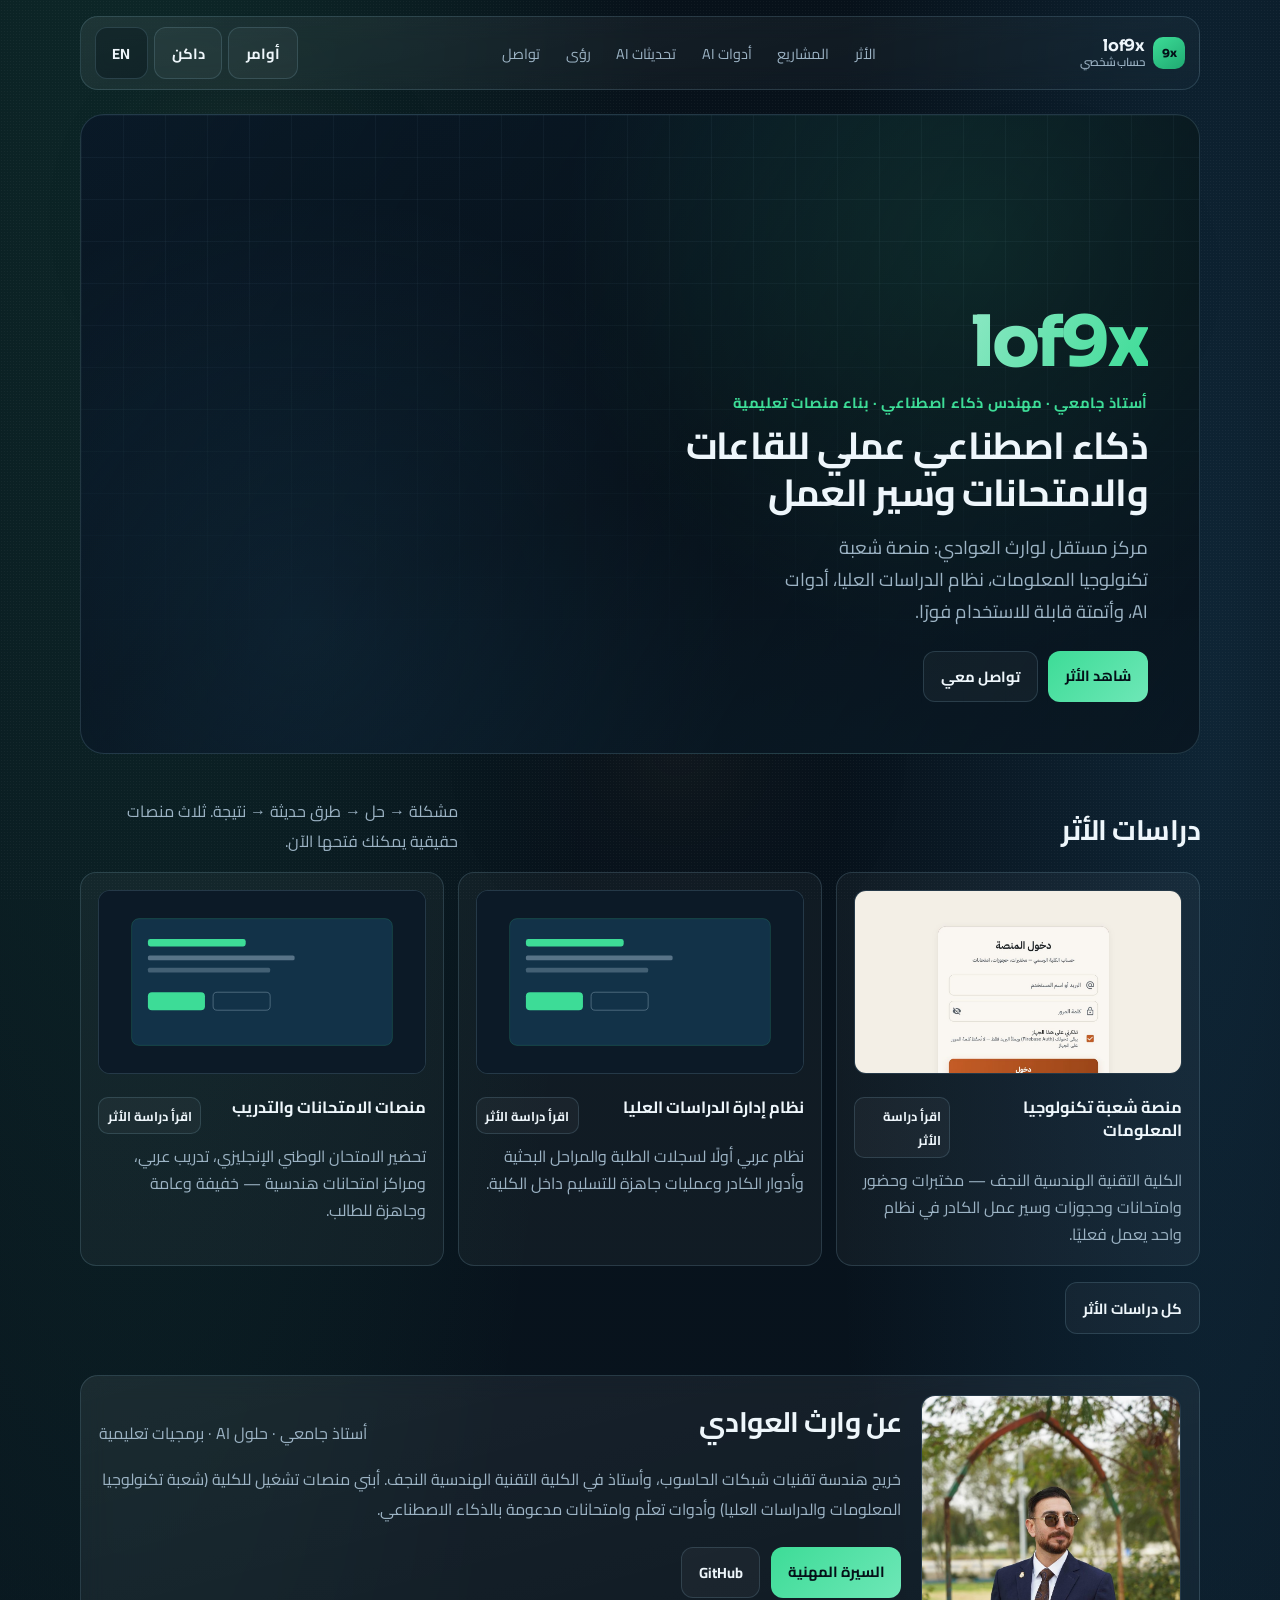
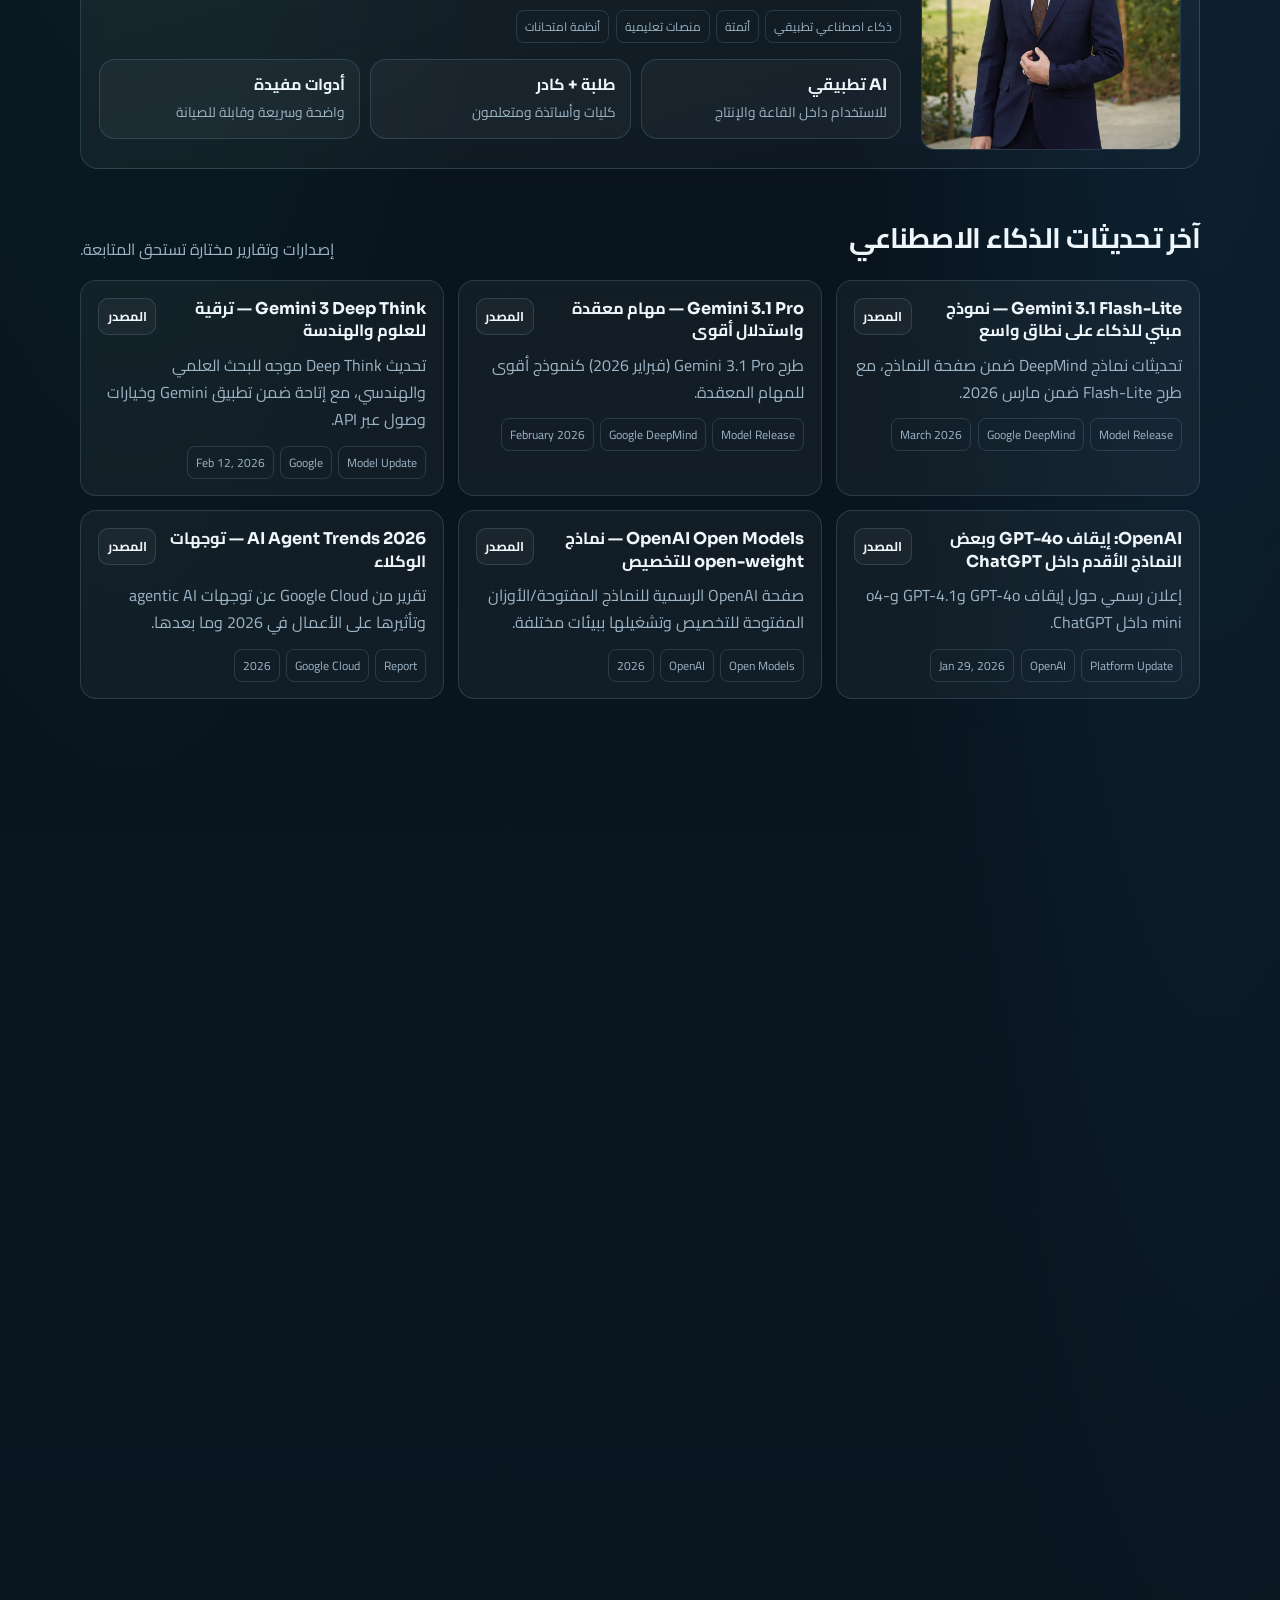
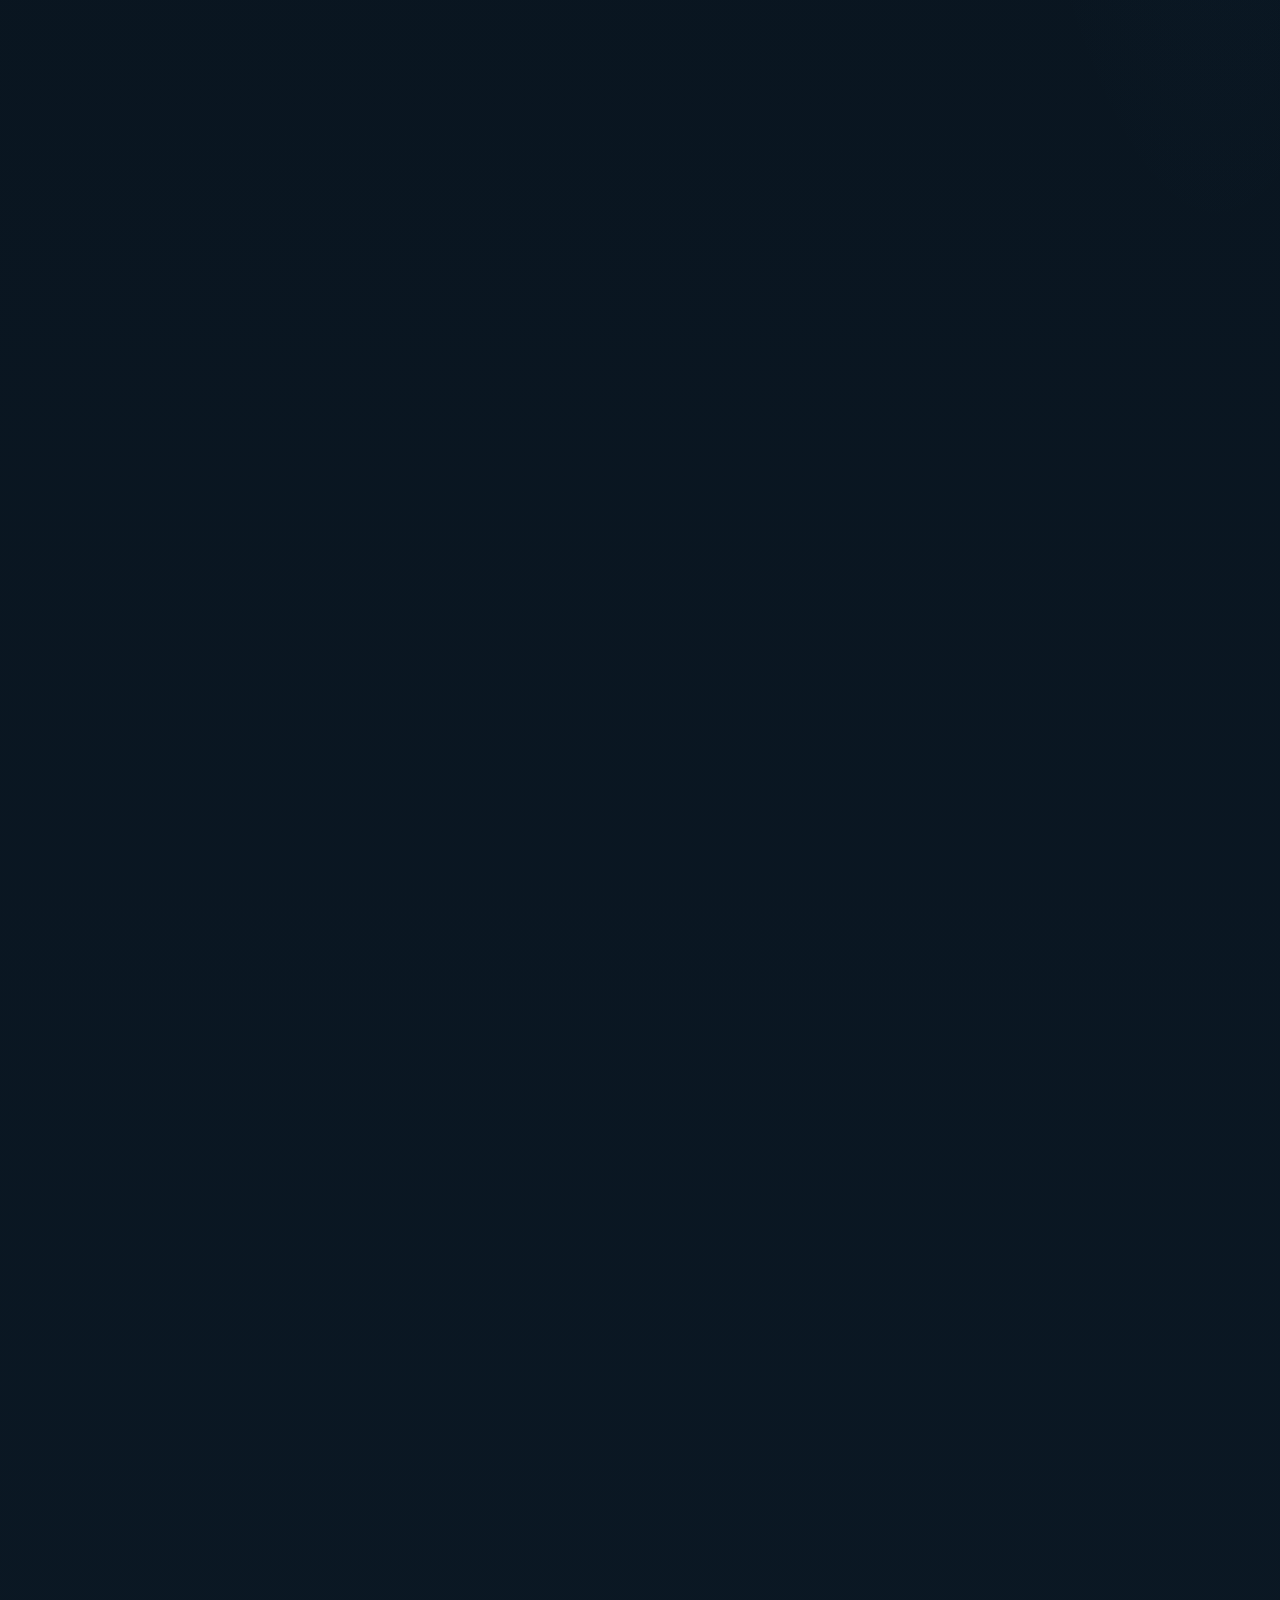
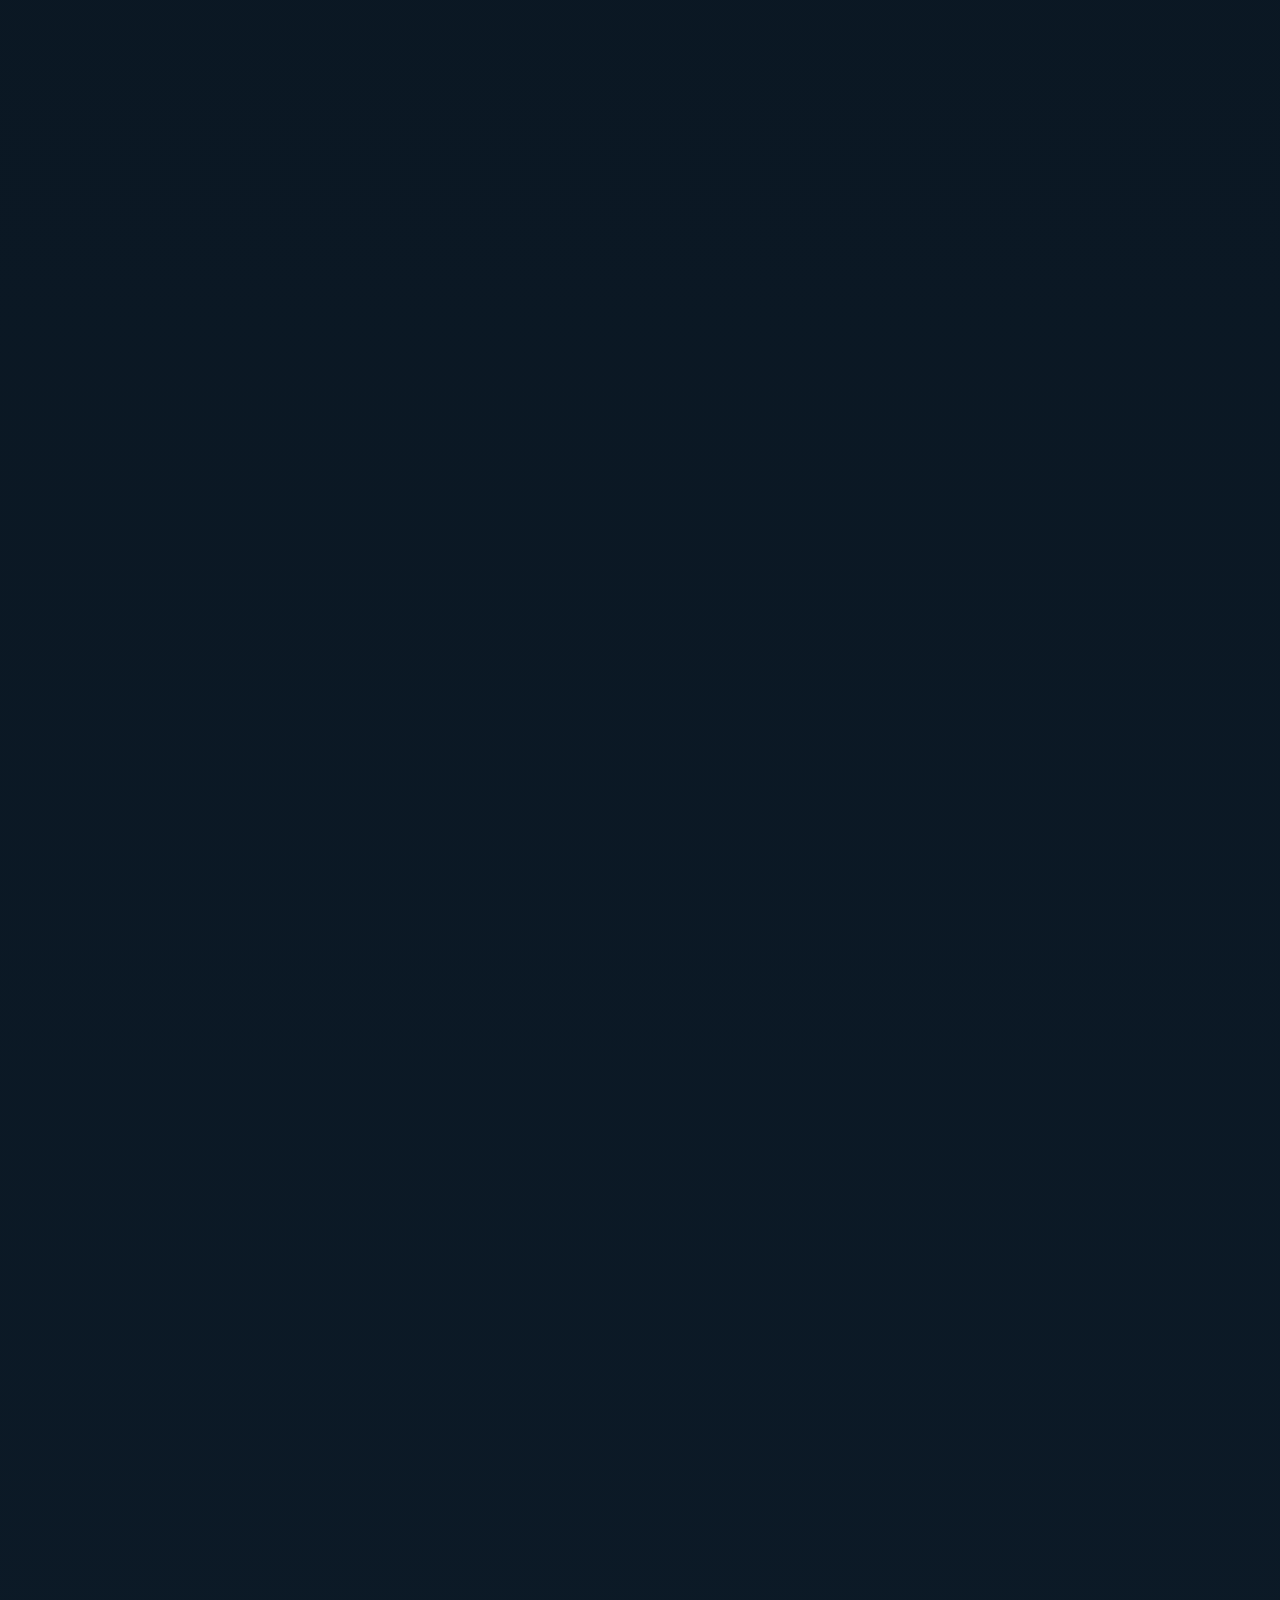
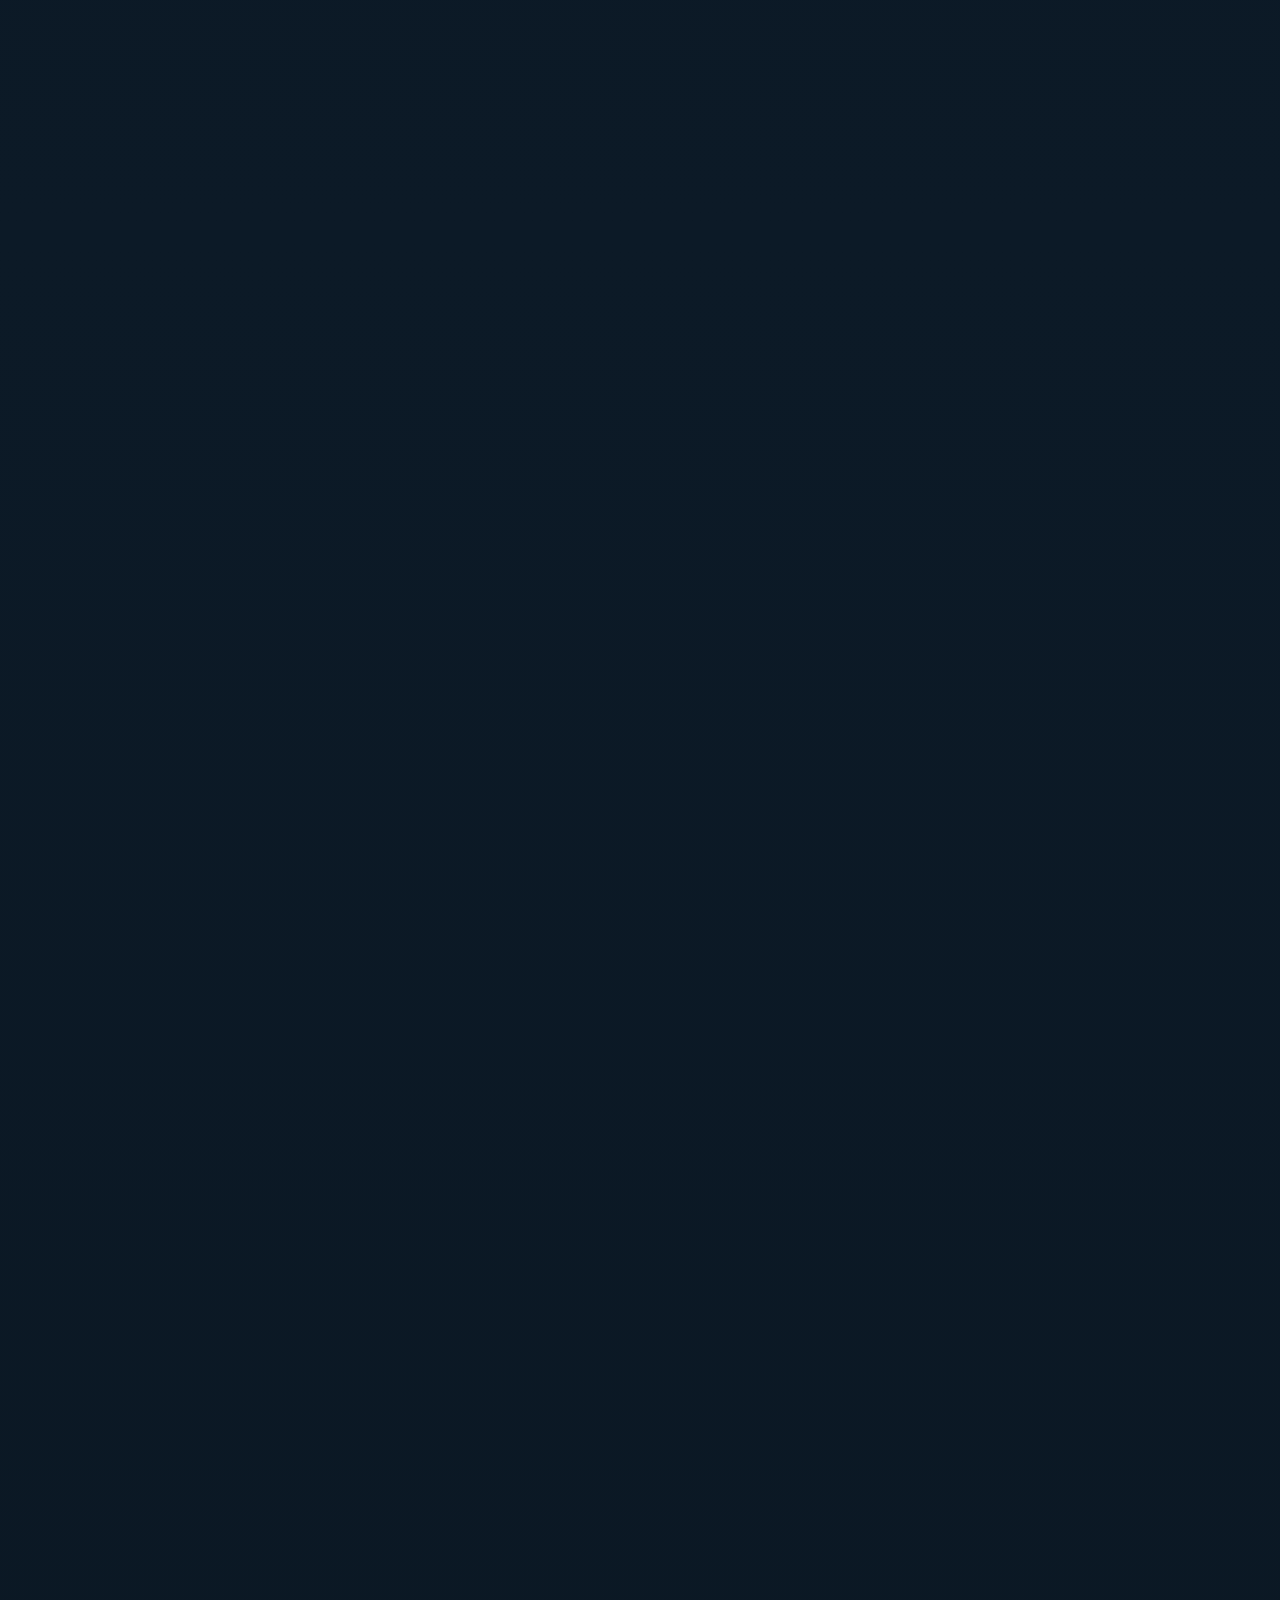
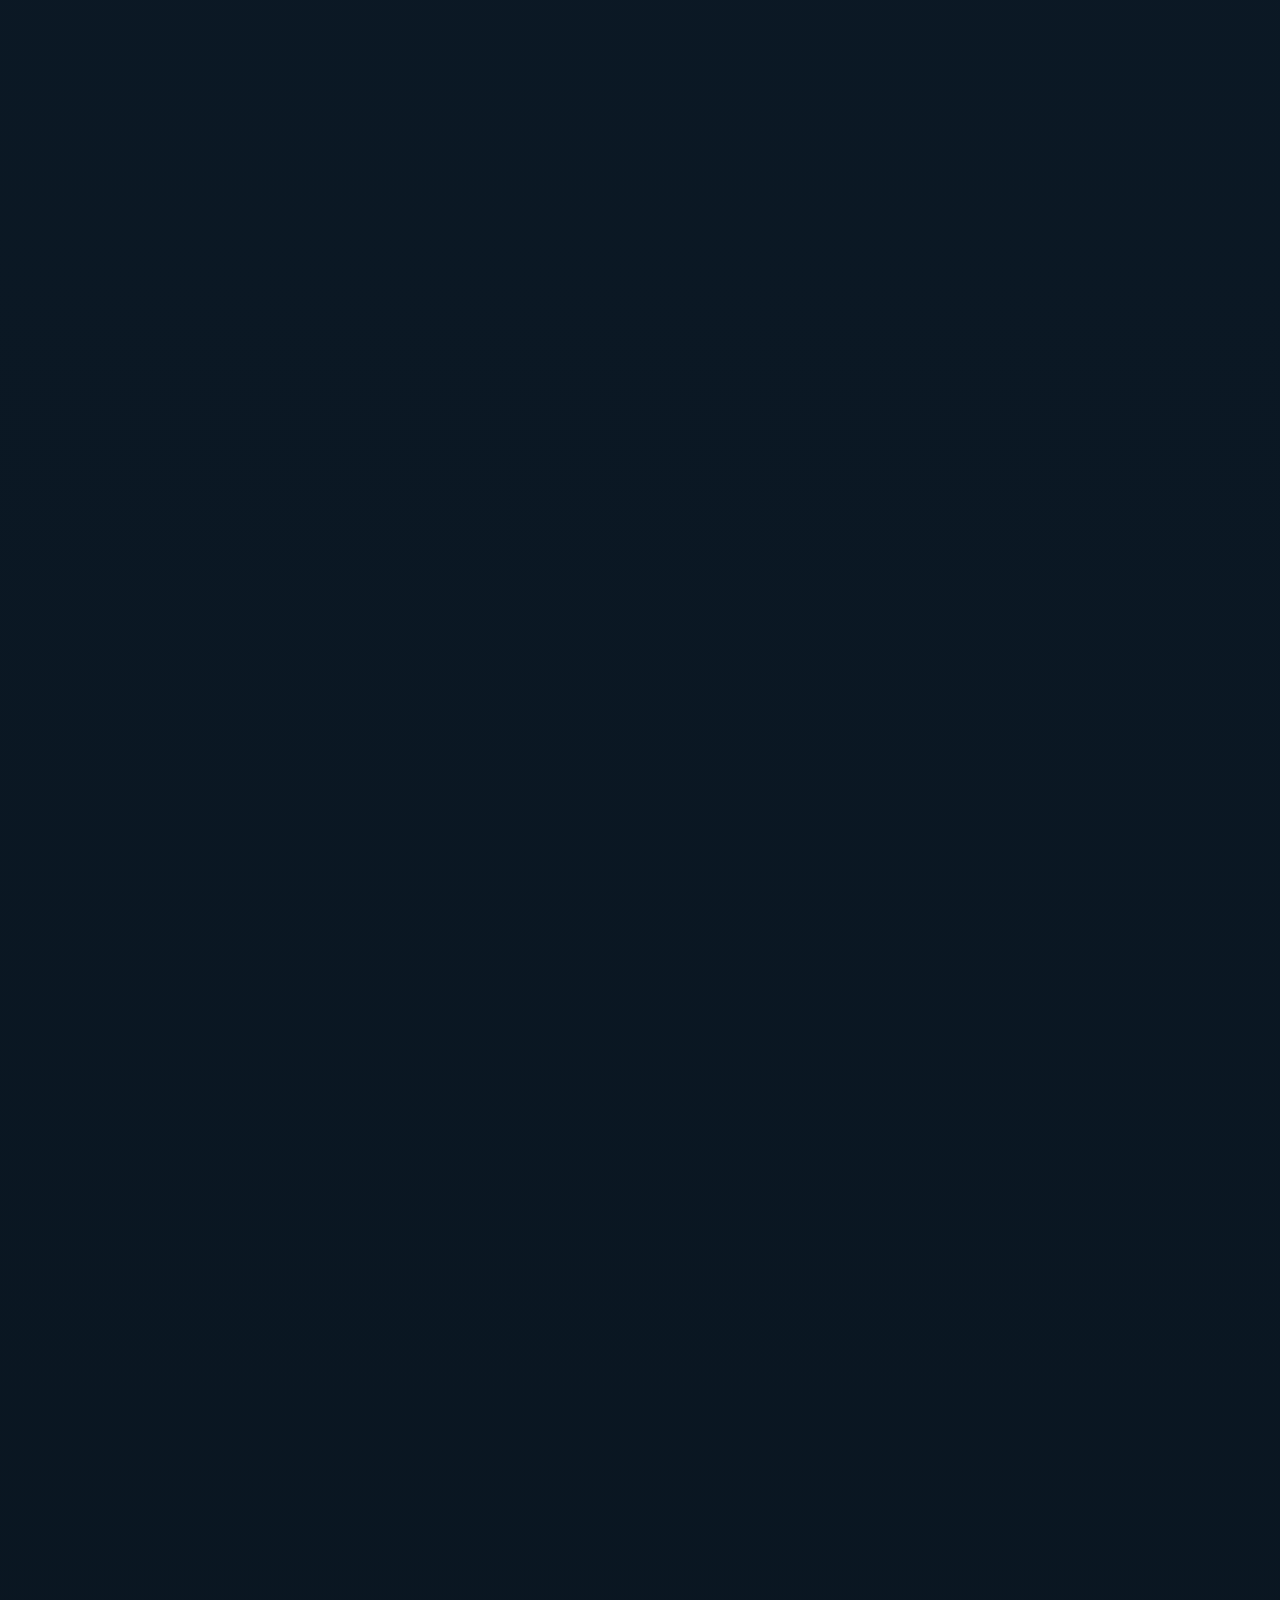
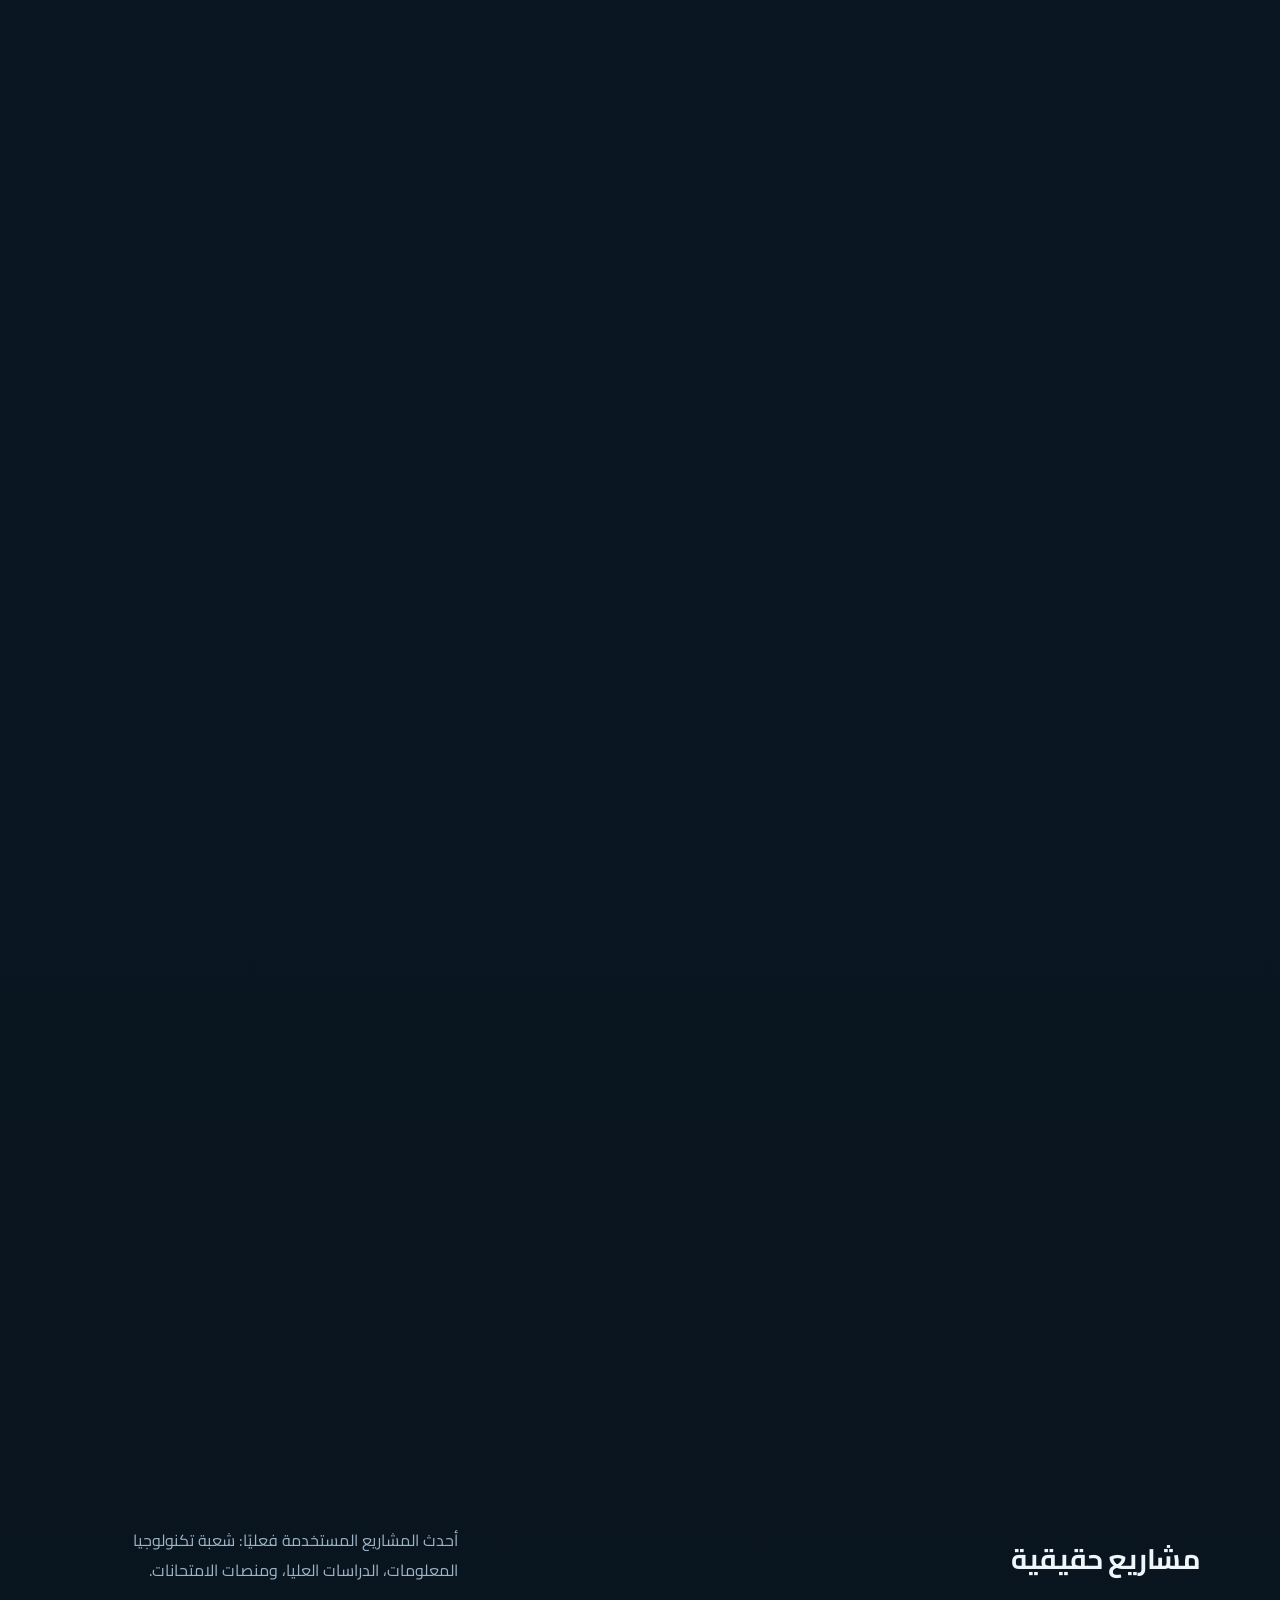
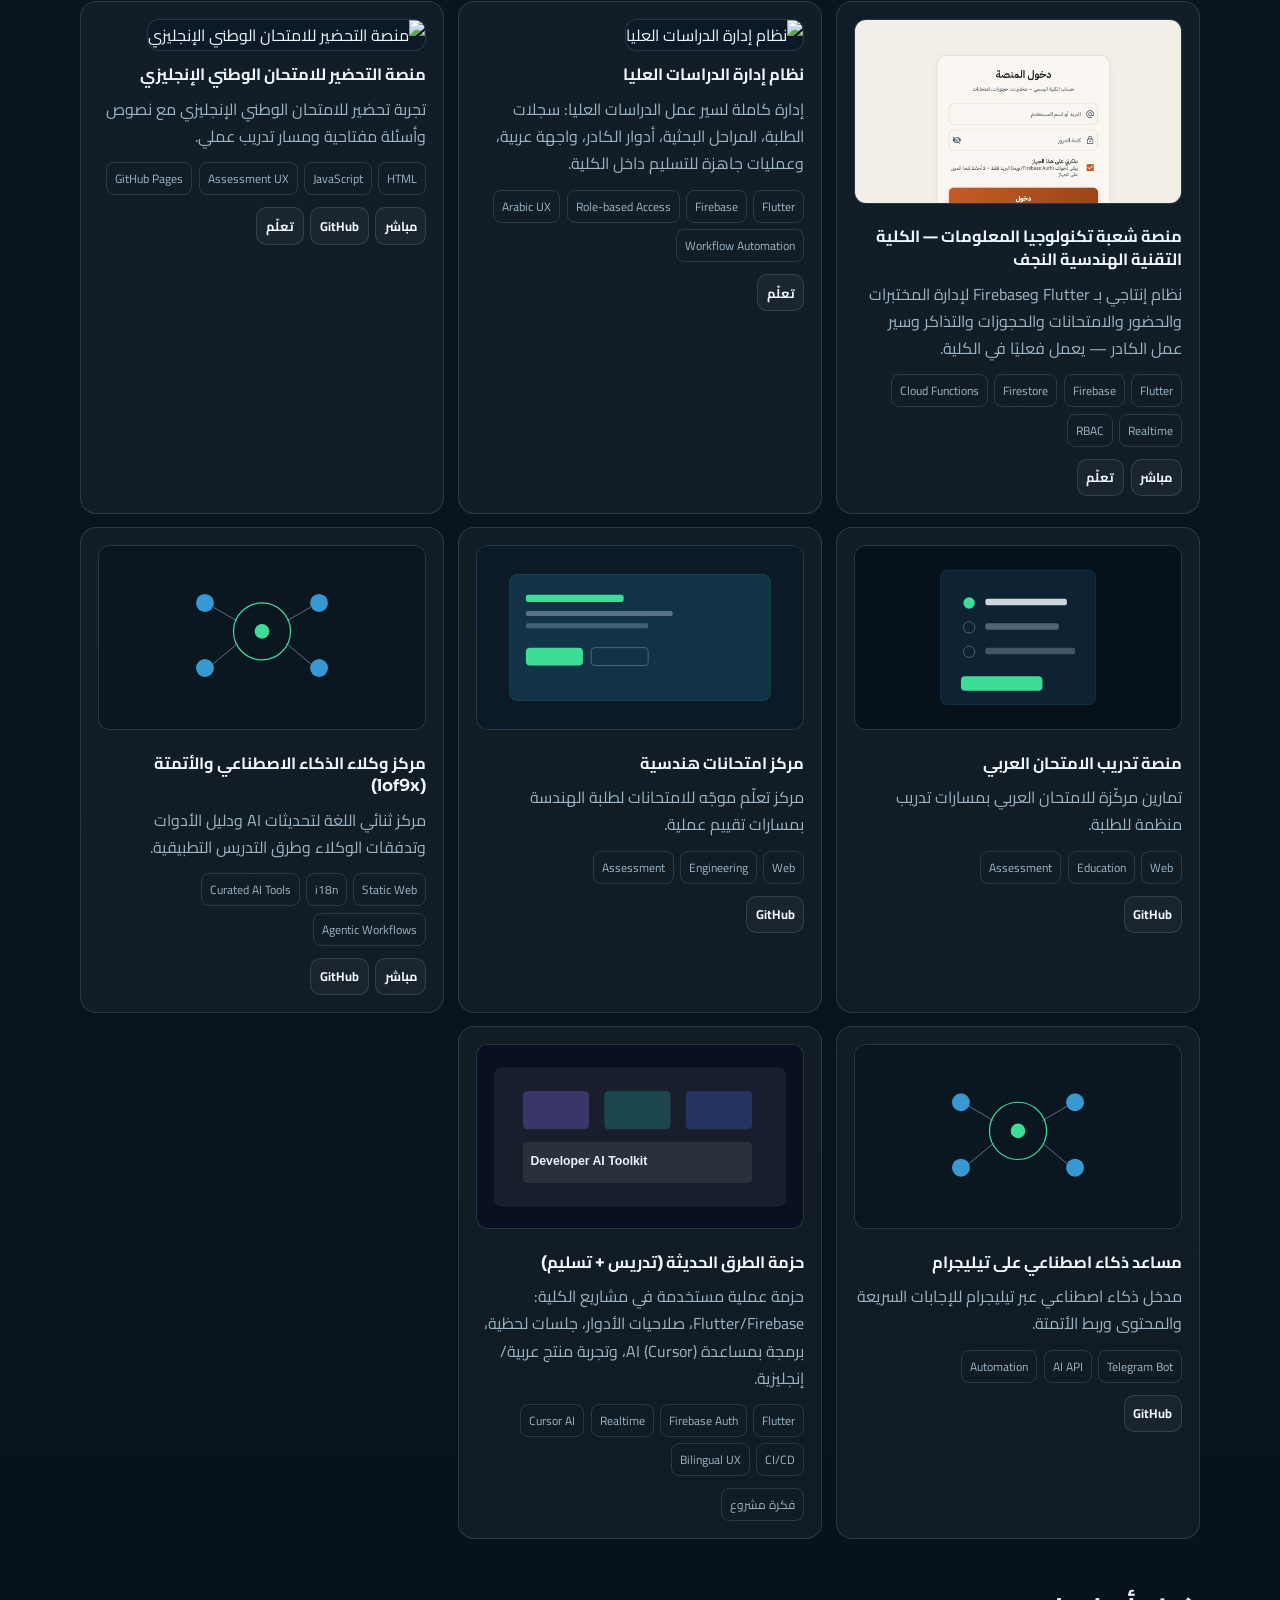
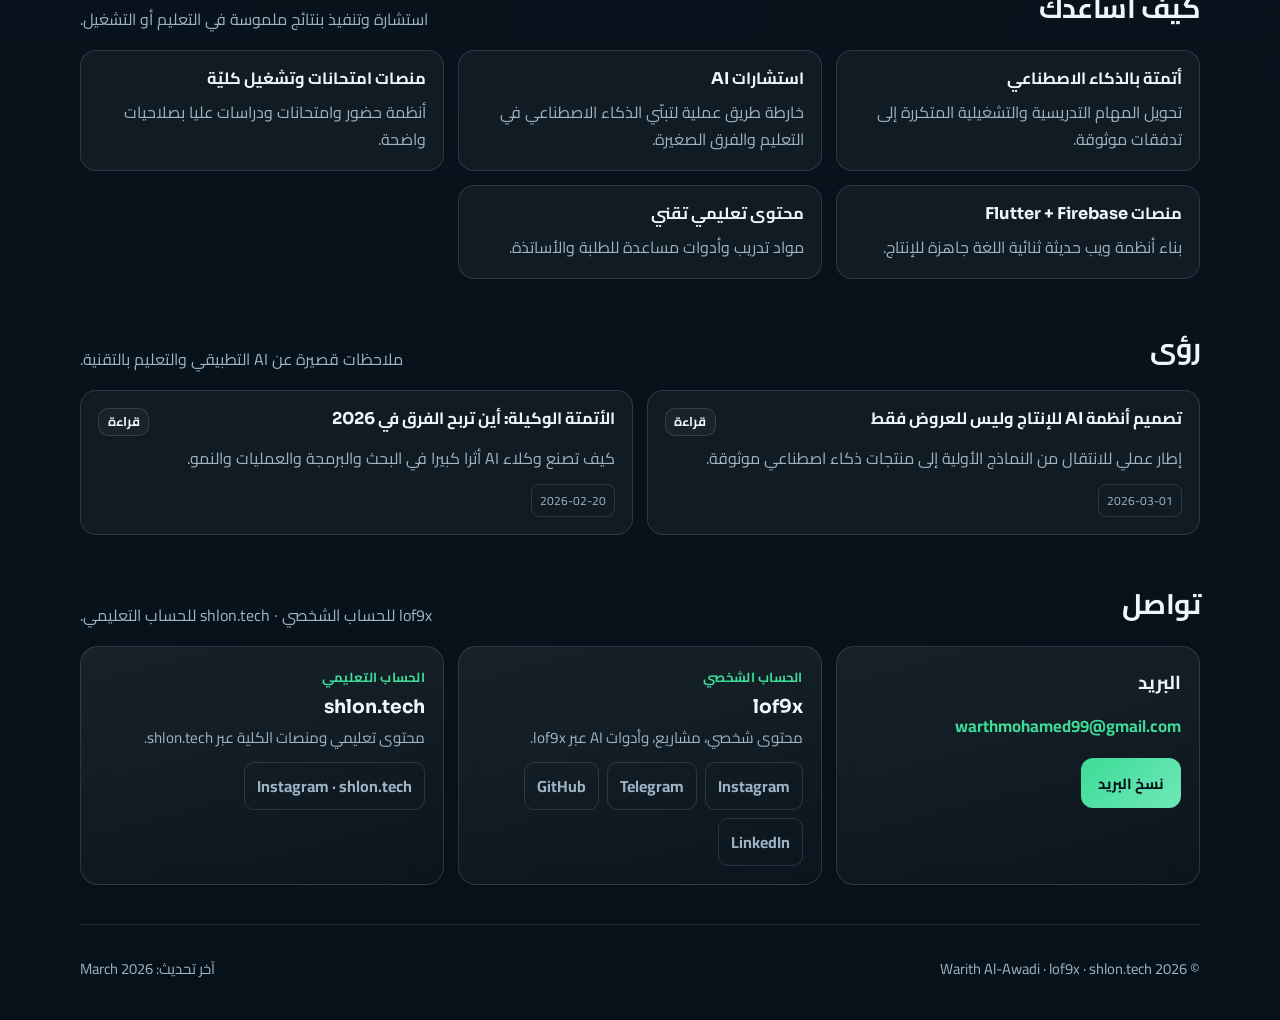
==== commit 8361cebd: "Separate personal lof9x and educational shlon.tech accounts in contact. Make the personal hub and te" ====
--- a/index.html
+++ b/index.html
@@ -31,6 +31,7 @@
       "https://github.com/Warithh",
       "https://www.linkedin.com/in/%D9%88%D8%A7%D8%B1%D8%AB-%D9%85%D8%AD%D9%85%D8%AF-%D8%A7%D9%84%D8%B9%D9%88%D8%A7%D8%AF%D9%8A-835836319",
       "https://www.instagram.com/lof9x",
+      "https://www.instagram.com/shlon.tech",
       "https://t.me/lof99"
     ],
     "knowsAbout": [
@@ -52,7 +53,7 @@
       <span class="brand-mark">9x</span>
       <span class="brand-text">
         <span>lof9x</span>
-        <small>Warith Al-Awadi</small>
+        <small data-i18n="brand.personalTag">Personal</small>
       </span>
     </a>
 
@@ -205,27 +206,37 @@
         <h2 data-i18n="contact.title"></h2>
         <p data-i18n="contact.subtitle"></p>
       </div>
-      <div class="contact-grid">
+      <div class="contact-grid contact-grid-3">
         <div class="glass contact-card">
           <h3 data-i18n="contact.emailTitle"></h3>
           <p class="contact-email" id="emailText">warthmohamed99@gmail.com</p>
           <button id="copyEmail" class="btn btn-primary" data-i18n="contact.copyEmail"></button>
         </div>
         <div class="glass contact-card">
-          <h3 data-i18n="contact.connectTitle"></h3>
+          <p class="account-kicker" data-i18n="contact.personalLabel"></p>
+          <h3>lof9x</h3>
+          <p class="account-note" data-i18n="contact.personalNote"></p>
           <div class="socials">
+            <a href="https://instagram.com/lof9x" target="_blank" rel="noopener">Instagram</a>
             <a href="https://t.me/lof99" target="_blank" rel="noopener">Telegram</a>
-            <a href="https://instagram.com/lof9x" target="_blank" rel="noopener">Instagram</a>
             <a href="https://github.com/Warithh" target="_blank" rel="noopener">GitHub</a>
             <a href="https://www.linkedin.com/in/%D9%88%D8%A7%D8%B1%D8%AB-%D9%85%D8%AD%D9%85%D8%AF-%D8%A7%D9%84%D8%B9%D9%88%D8%A7%D8%AF%D9%8A-835836319" target="_blank" rel="noopener">LinkedIn</a>
           </div>
         </div>
+        <div class="glass contact-card">
+          <p class="account-kicker" data-i18n="contact.eduLabel"></p>
+          <h3>shlon.tech</h3>
+          <p class="account-note" data-i18n="contact.eduNote"></p>
+          <div class="socials">
+            <a href="https://www.instagram.com/shlon.tech" target="_blank" rel="noopener">Instagram · shlon.tech</a>
+          </div>
+        </div>
       </div>
     </section>
   </main>
 
   <footer class="site-footer container">
-    <p>© <span id="year"></span> Warith Al-Awadi · lof9x</p>
+    <p>© <span id="year"></span> Warith Al-Awadi · <span data-i18n="footer.accounts"></span></p>
     <p id="lastBuild"></p>
   </footer>
 
--- a/style.css
+++ b/style.css
@@ -603,6 +603,10 @@
   gap: 0.85rem;
 }
 
+.contact-grid-3 {
+  grid-template-columns: repeat(3, minmax(0, 1fr));
+}
+
 .contact-card {
   padding: 1.15rem;
 }
@@ -610,6 +614,21 @@
 .contact-card h3 {
   margin: 0;
   font-family: var(--font-display);
+}
+
+.account-kicker {
+  margin: 0 0 0.35rem;
+  color: var(--accent);
+  font-size: 0.82rem;
+  font-weight: 700;
+  letter-spacing: 0.02em;
+}
+
+.account-note {
+  margin: 0.45rem 0 0;
+  color: var(--muted);
+  line-height: 1.7;
+  font-size: 0.95rem;
 }
 
 .contact-email {
@@ -758,6 +777,10 @@
   .grid-3 {
     grid-template-columns: repeat(2, minmax(0, 1fr));
   }
+
+  .contact-grid-3 {
+    grid-template-columns: 1fr;
+  }
 }
 
 @media (max-width: 760px) {
@@ -766,6 +789,7 @@
   .grid-3,
   .grid-2,
   .contact-grid,
+  .contact-grid-3,
   .about-stats {
     grid-template-columns: 1fr;
   }
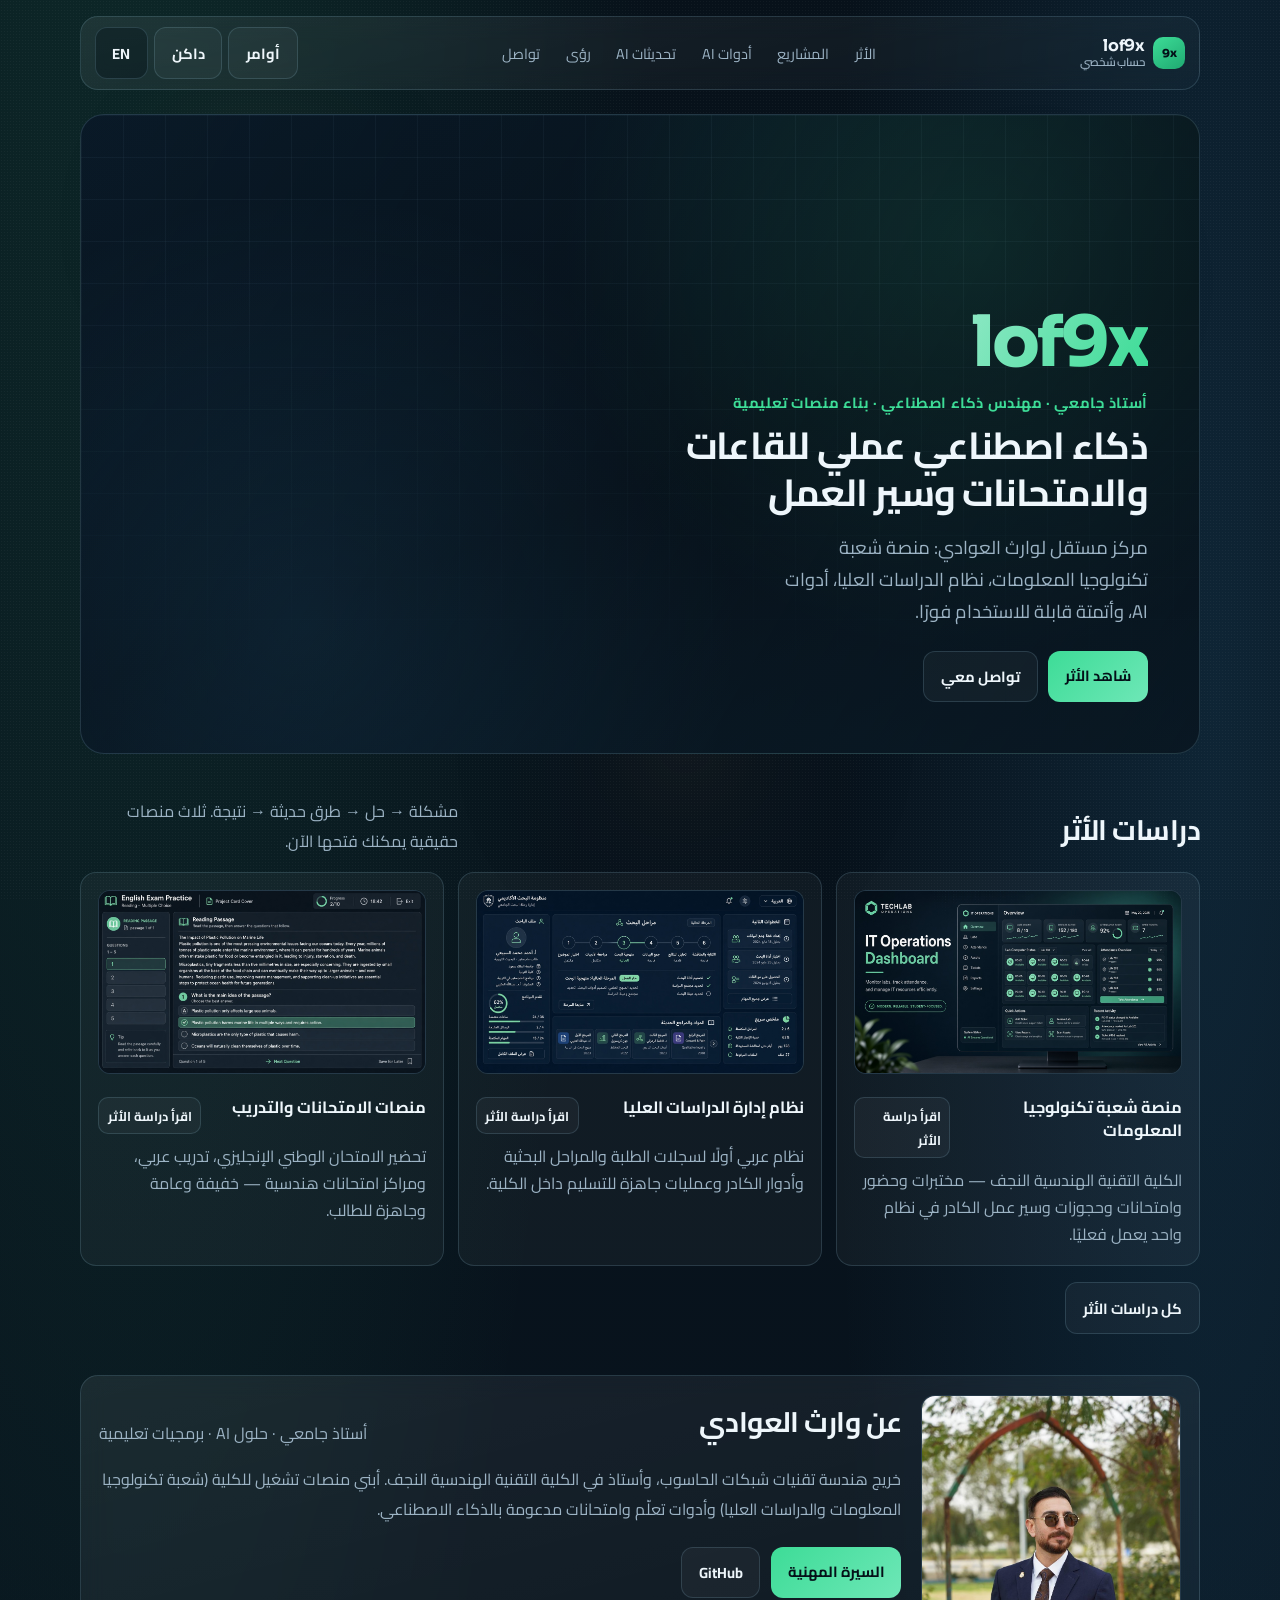
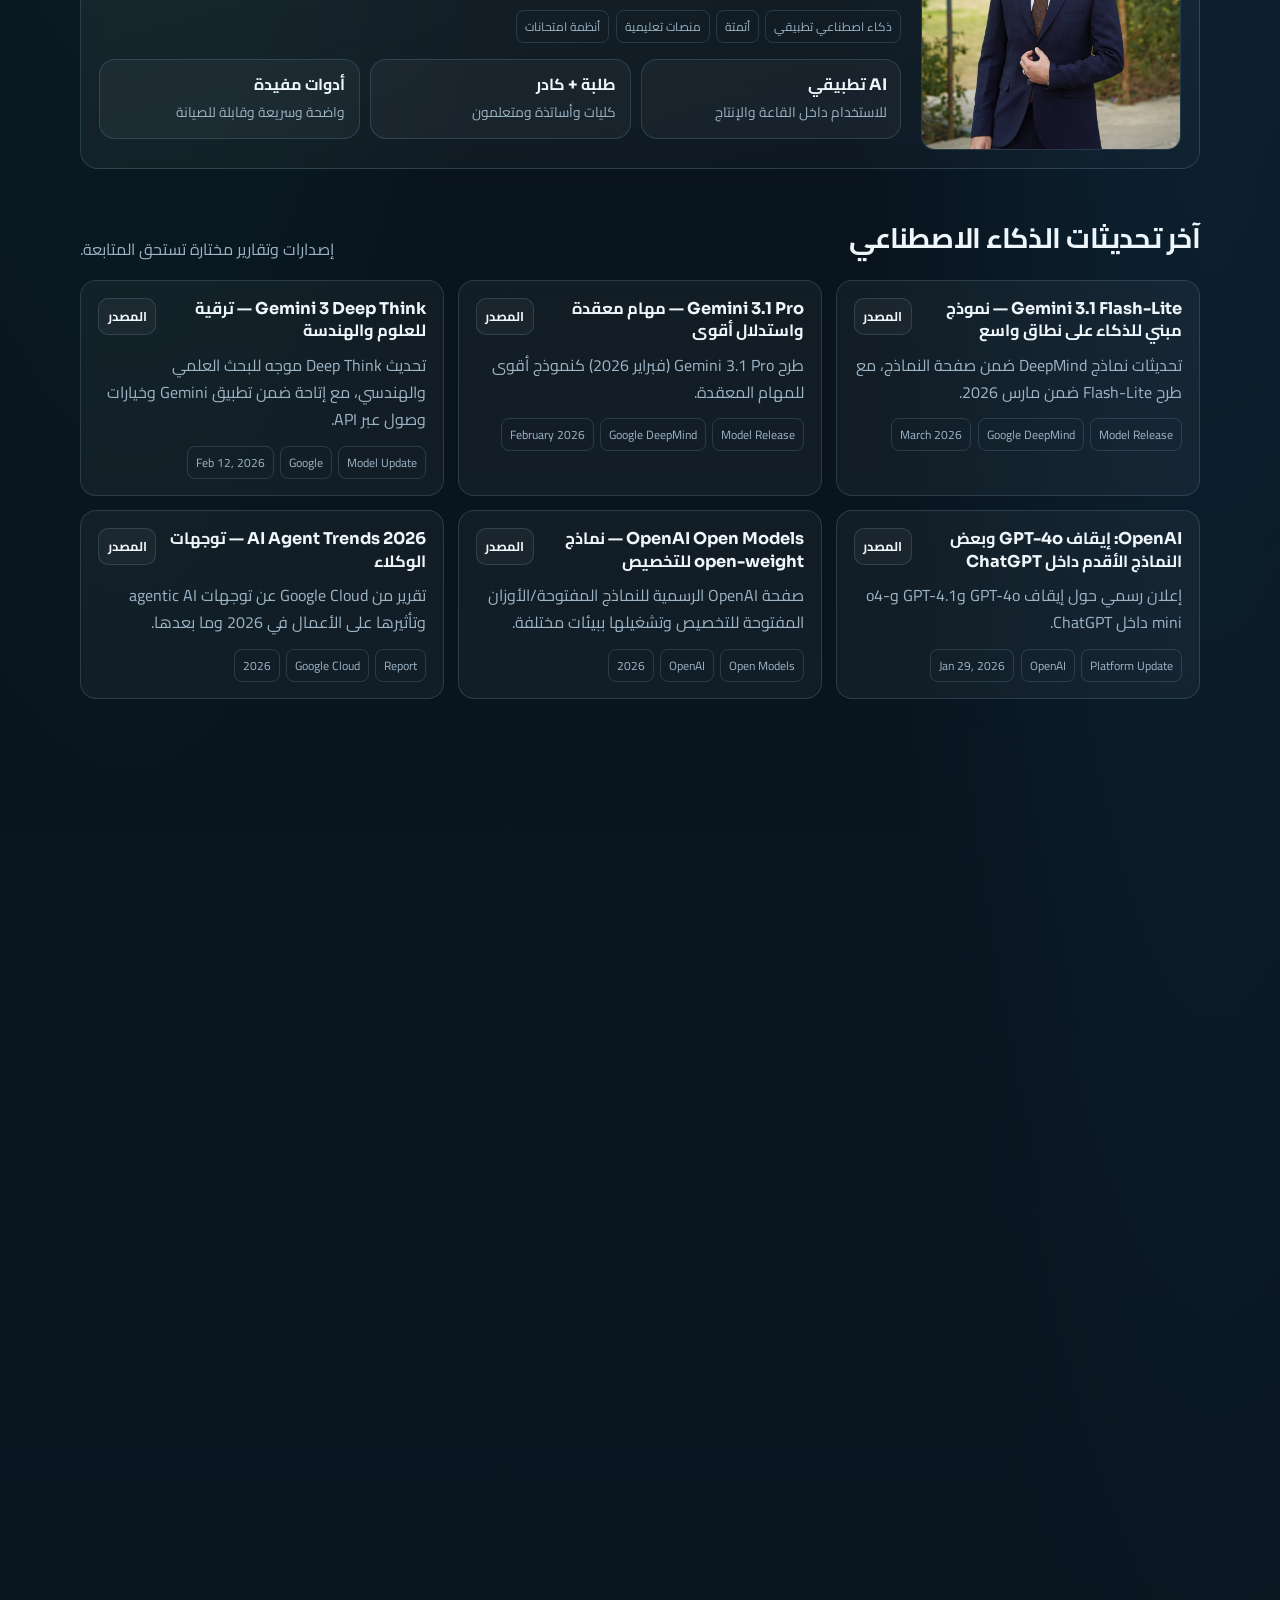
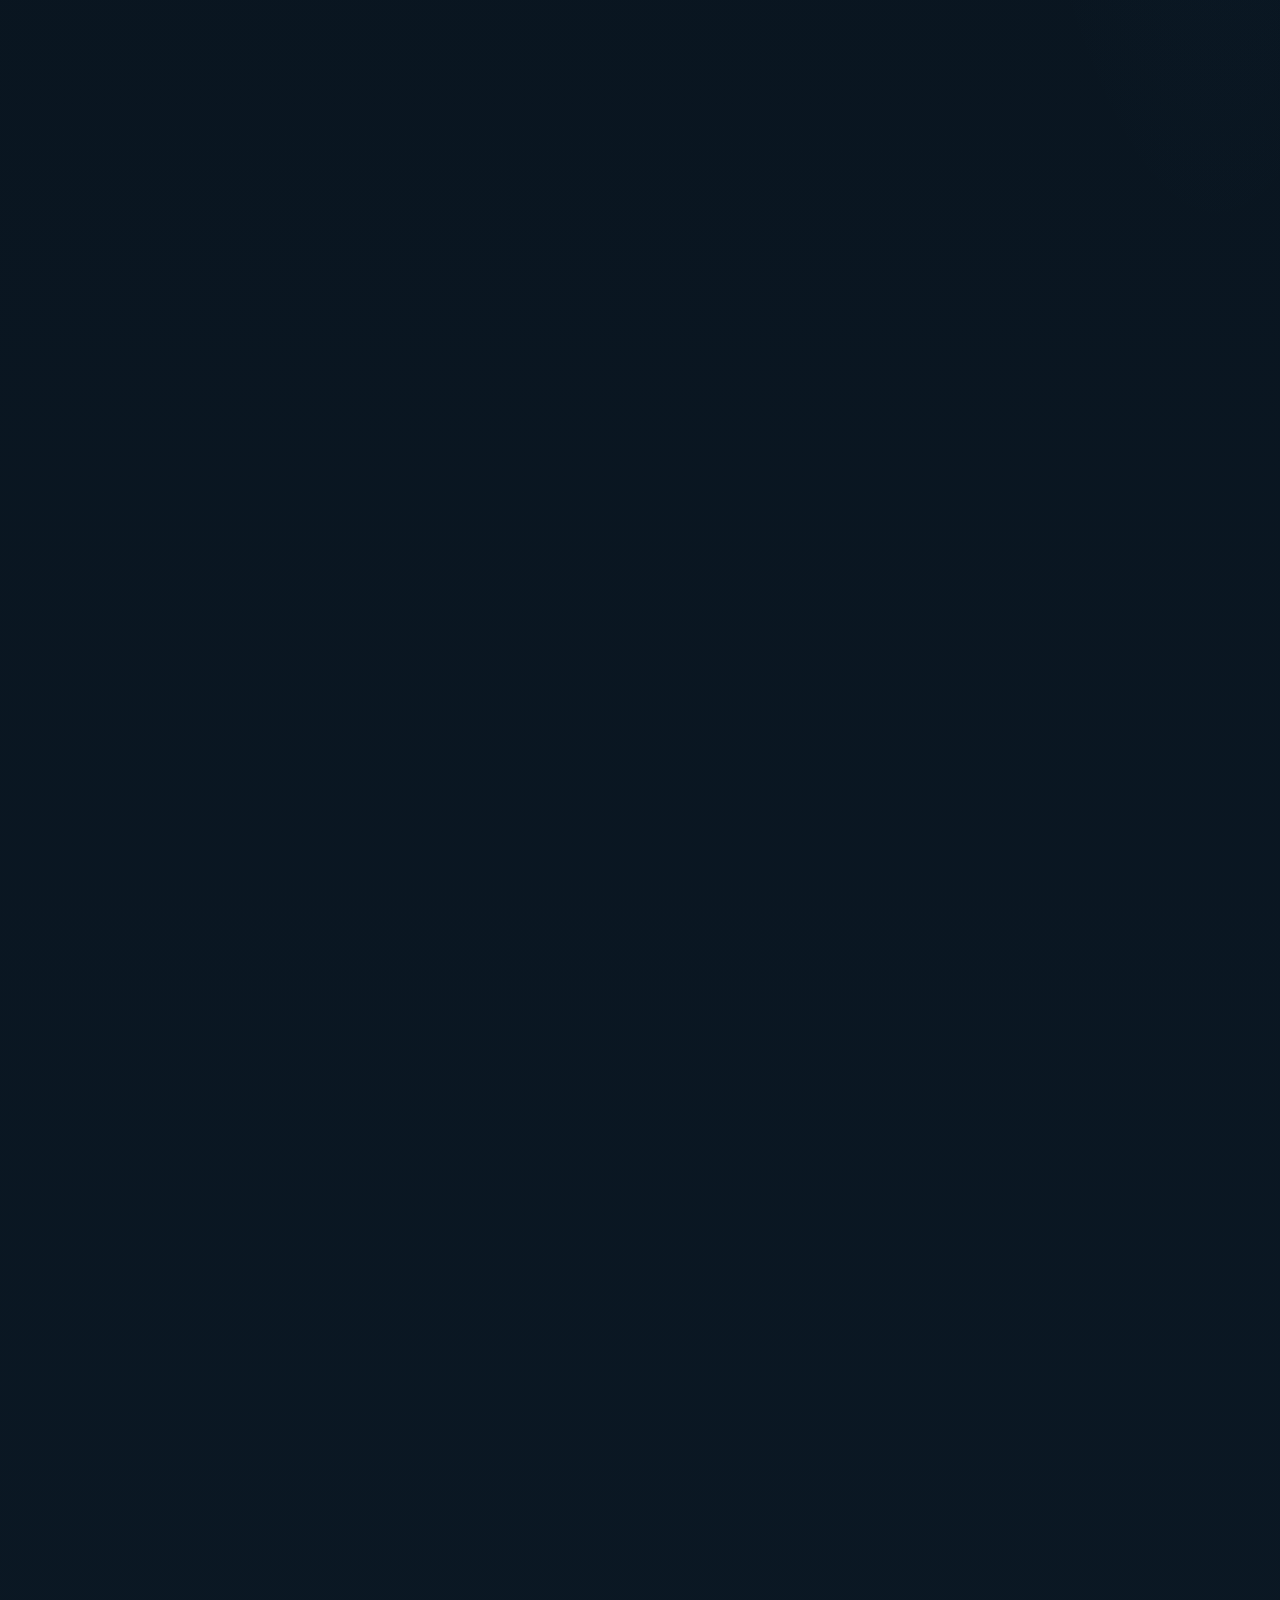
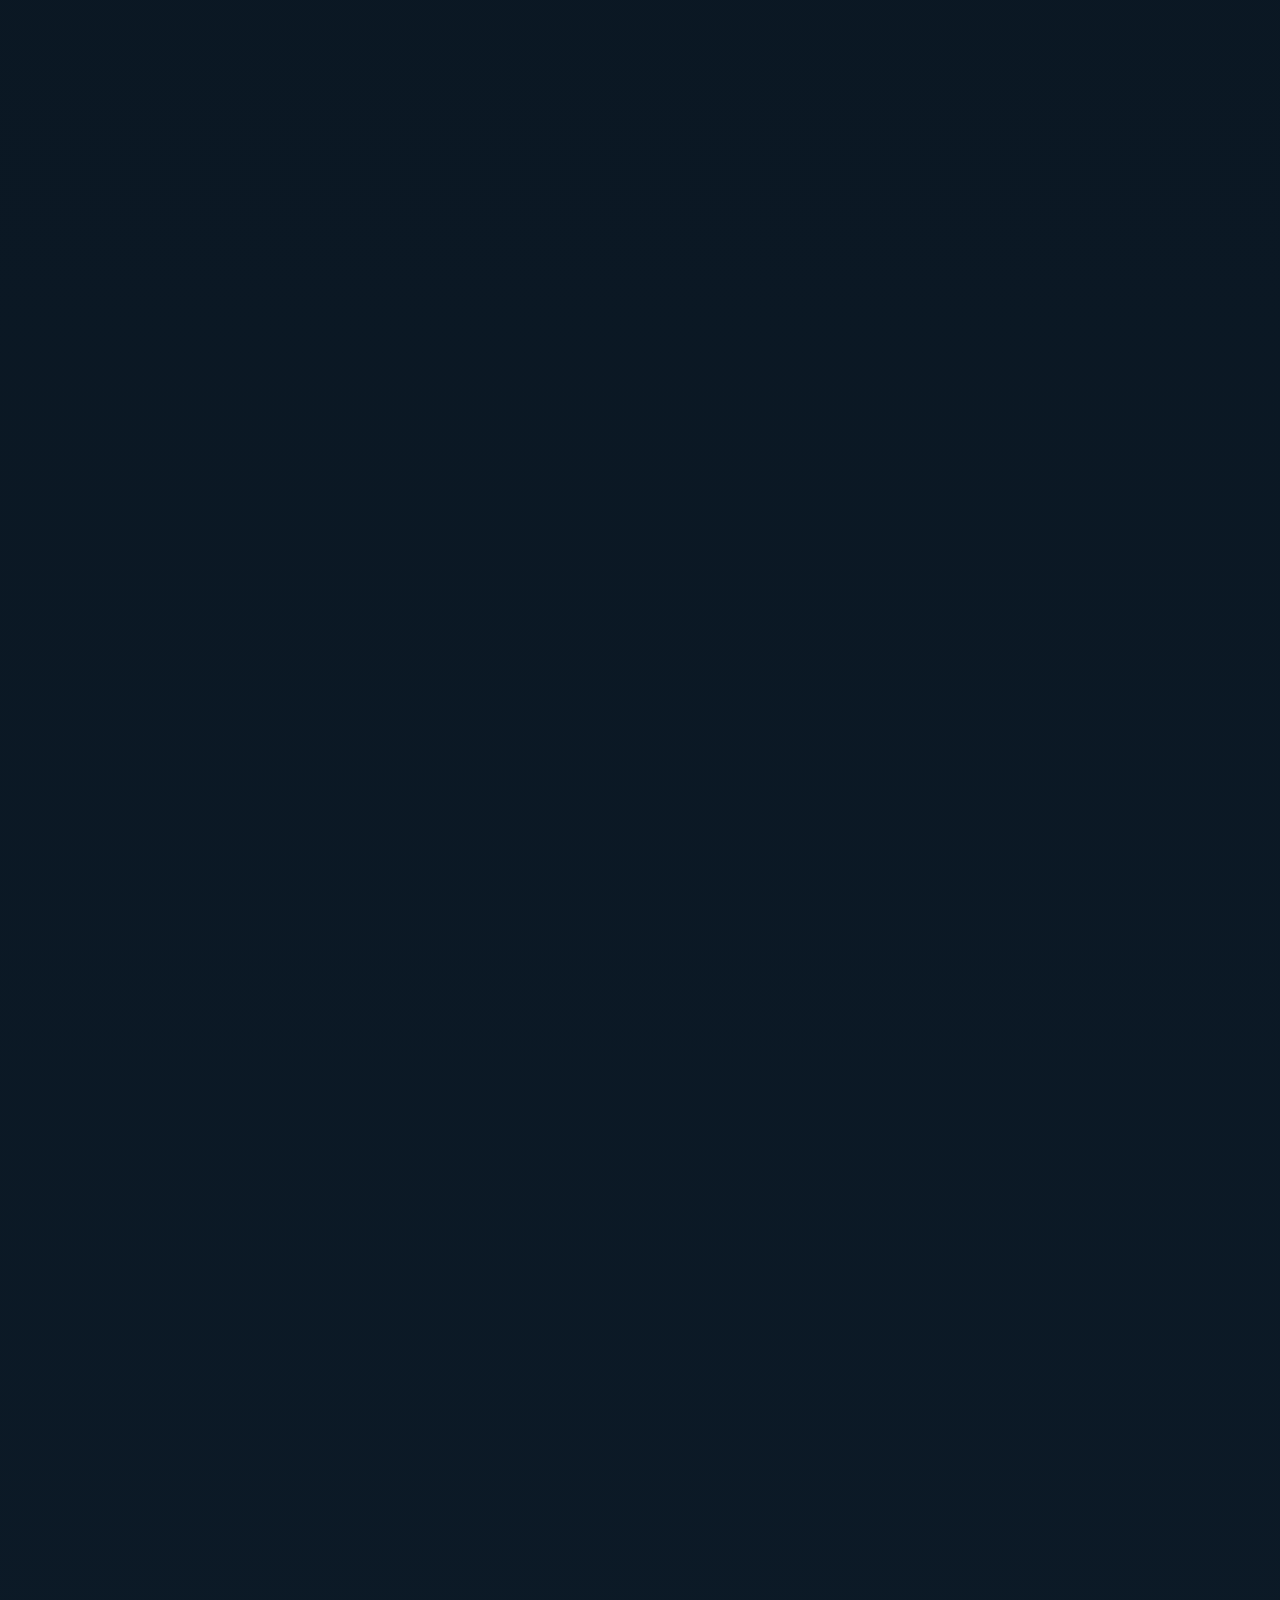
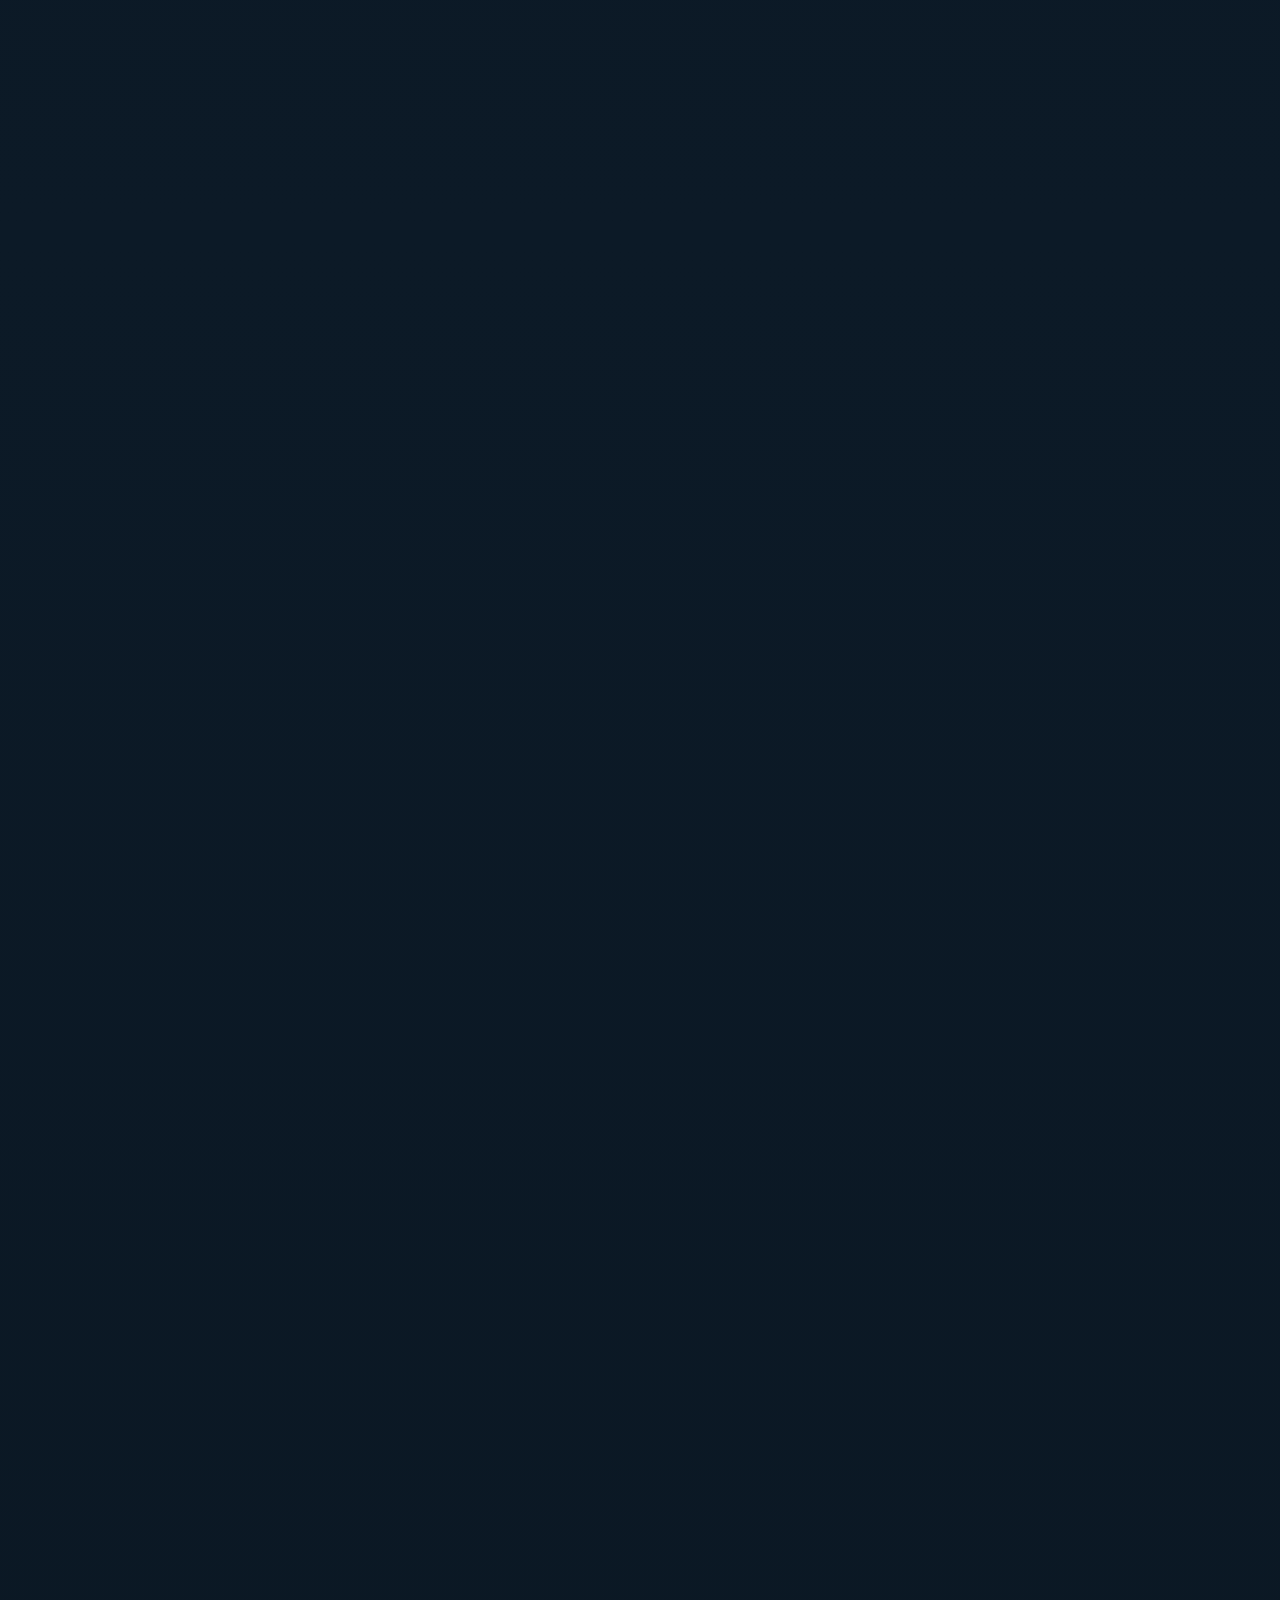
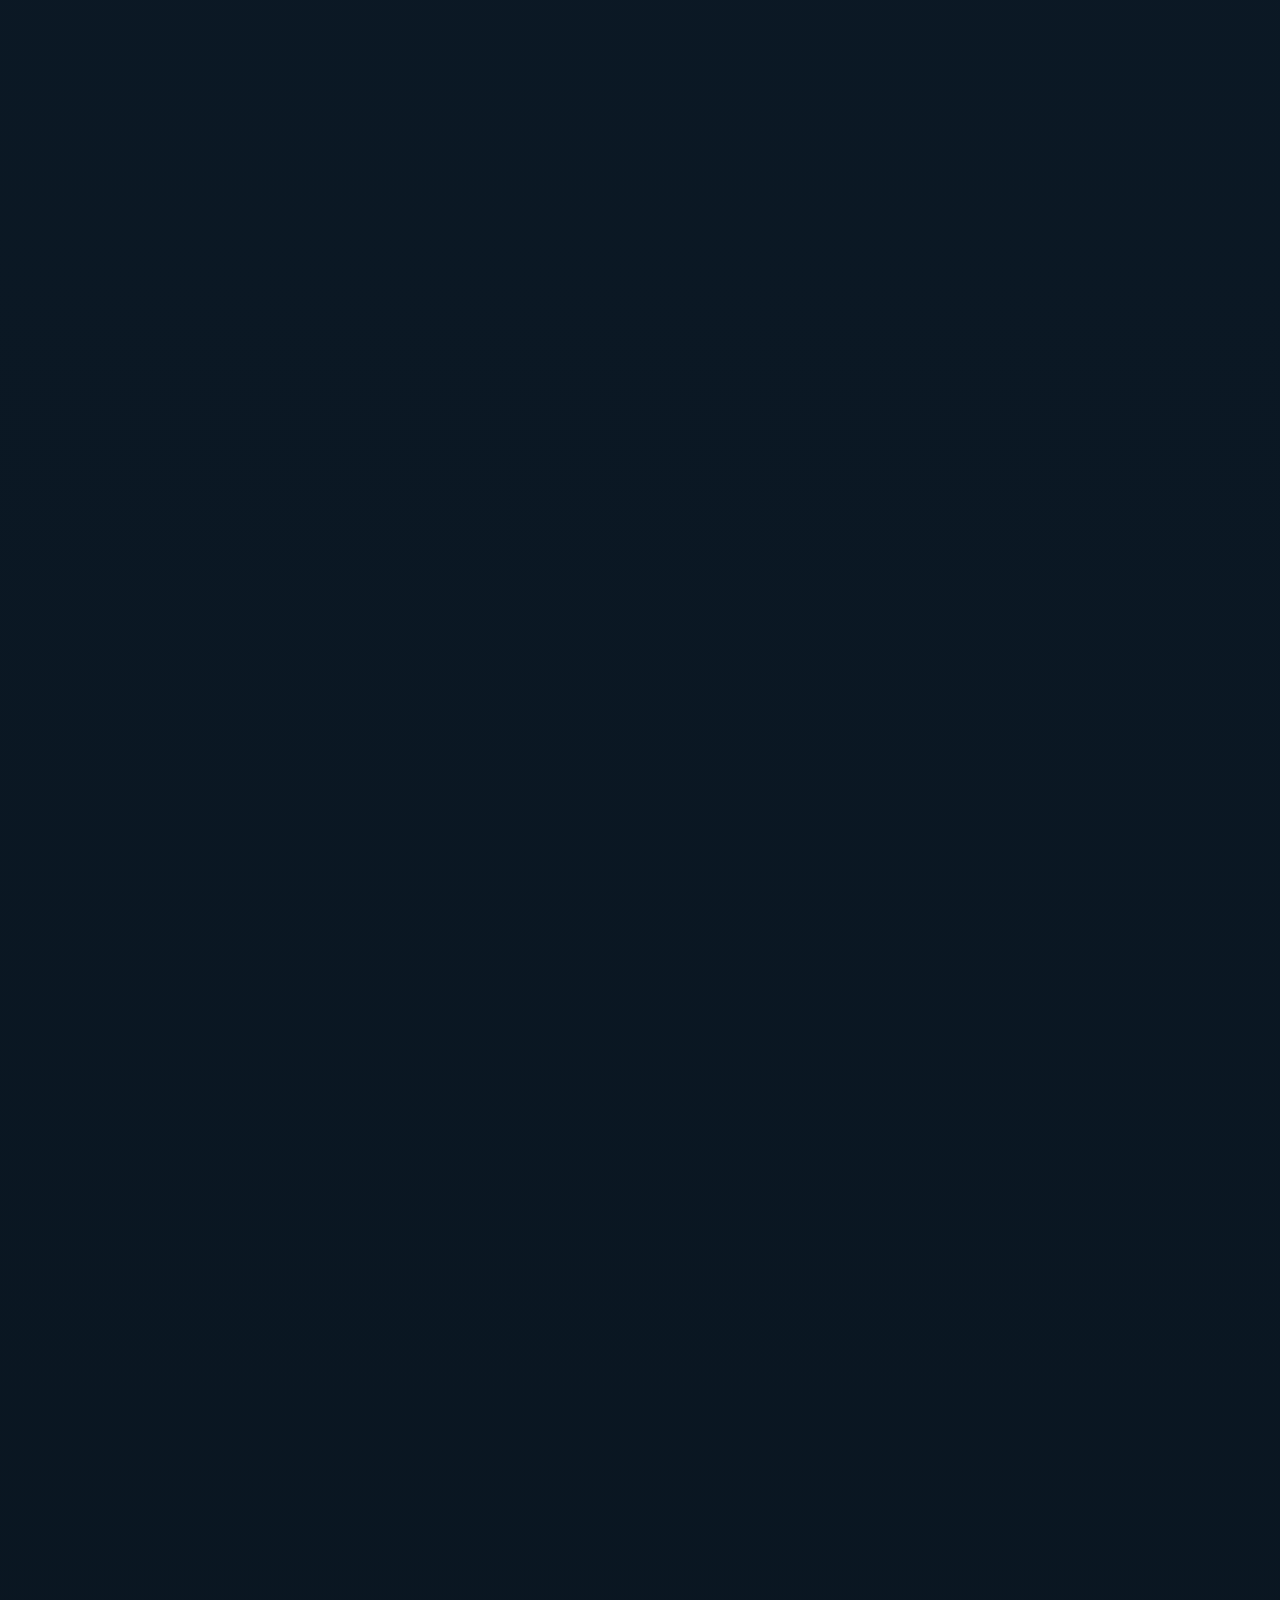
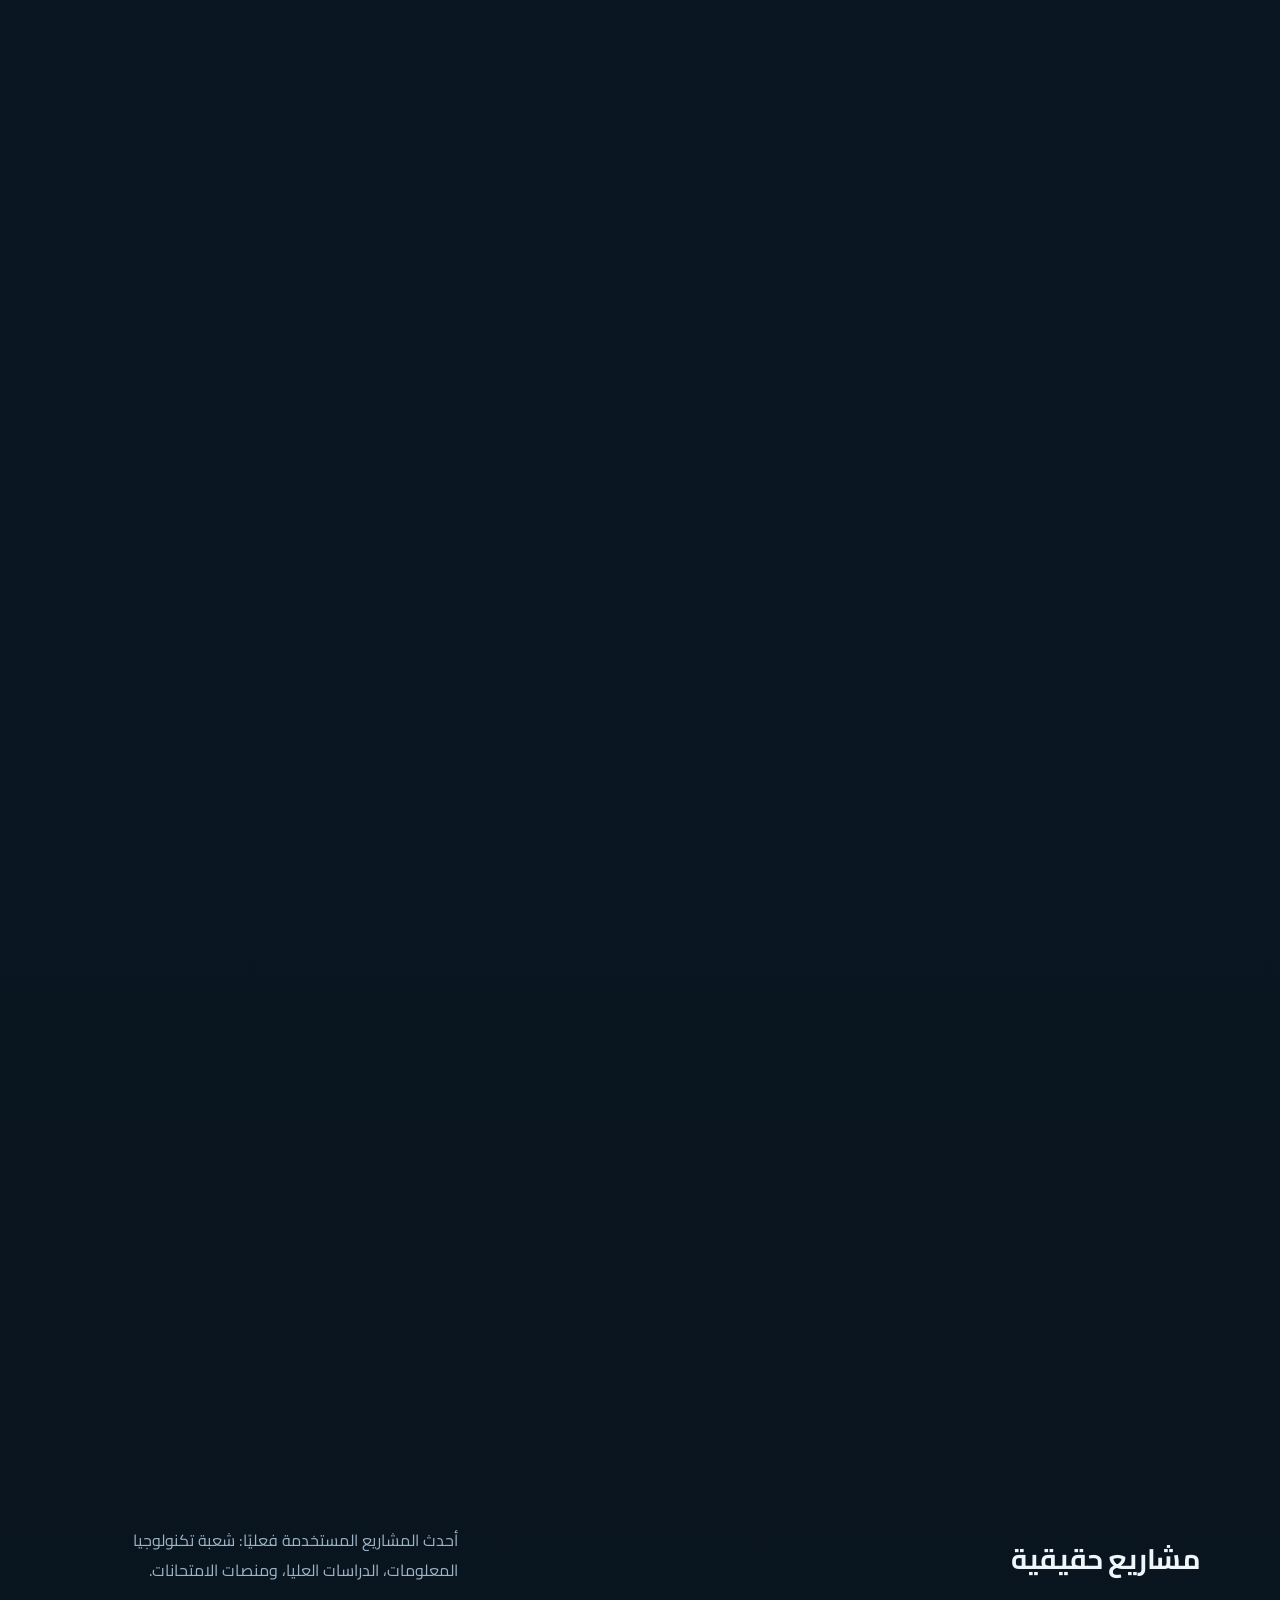
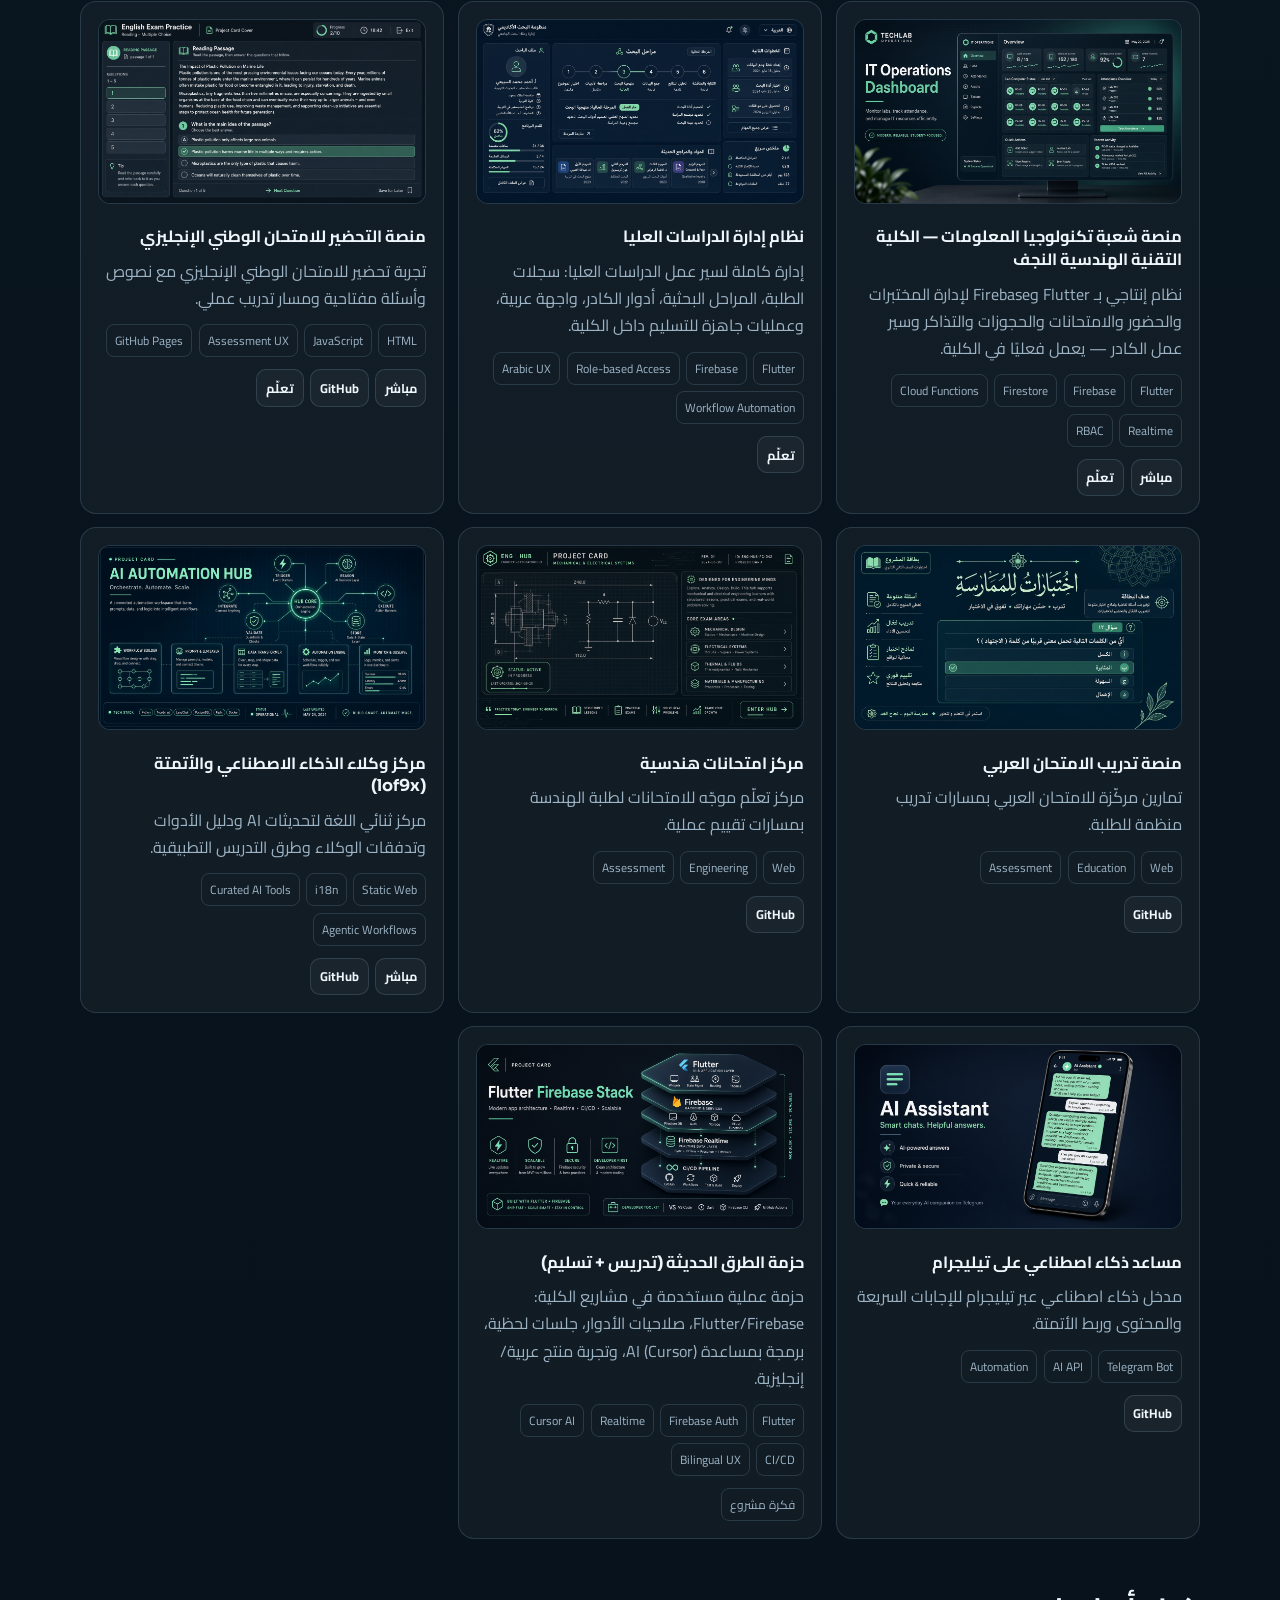
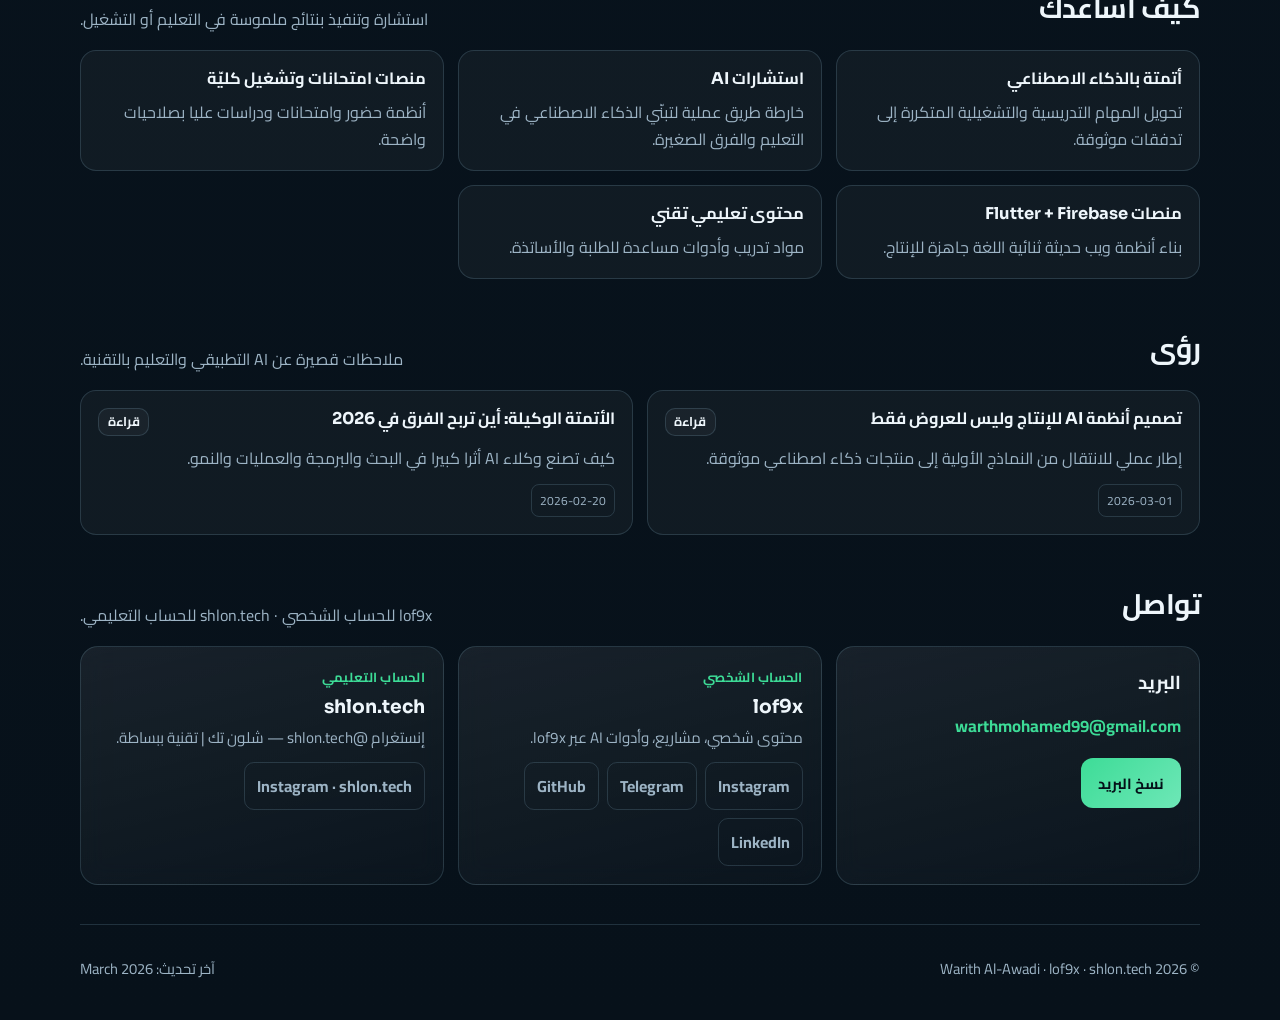
==== commit 78a6270a: "Sync impact case covers with project card images. Co-authored-by: Cursor <cursoragent@cursor.com>" ====
--- a/index.html
+++ b/index.html
@@ -265,6 +265,6 @@
   </section>
 
   <script src="./tool-guides.js" defer></script>
-  <script src="./script.js" defer></script>
+  <script src="./script.js?v=5" defer></script>
 </body>
 </html>
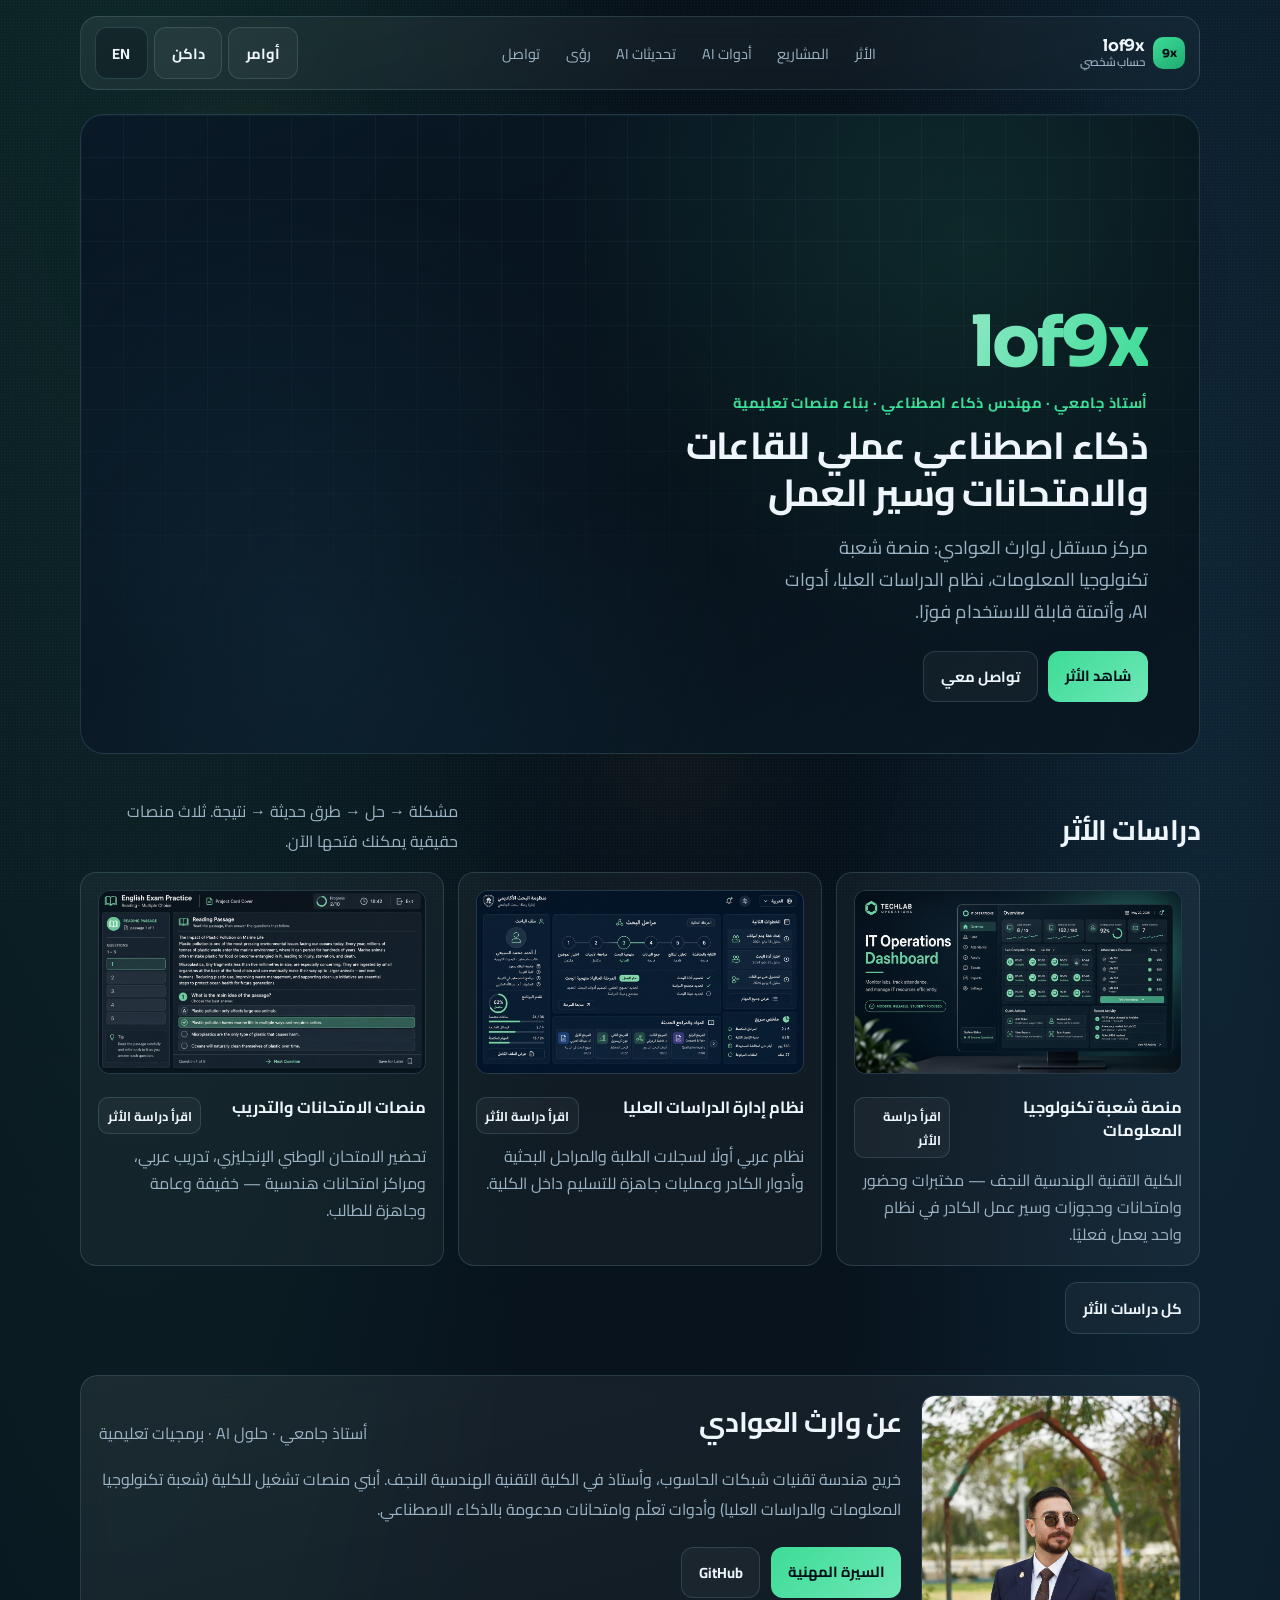
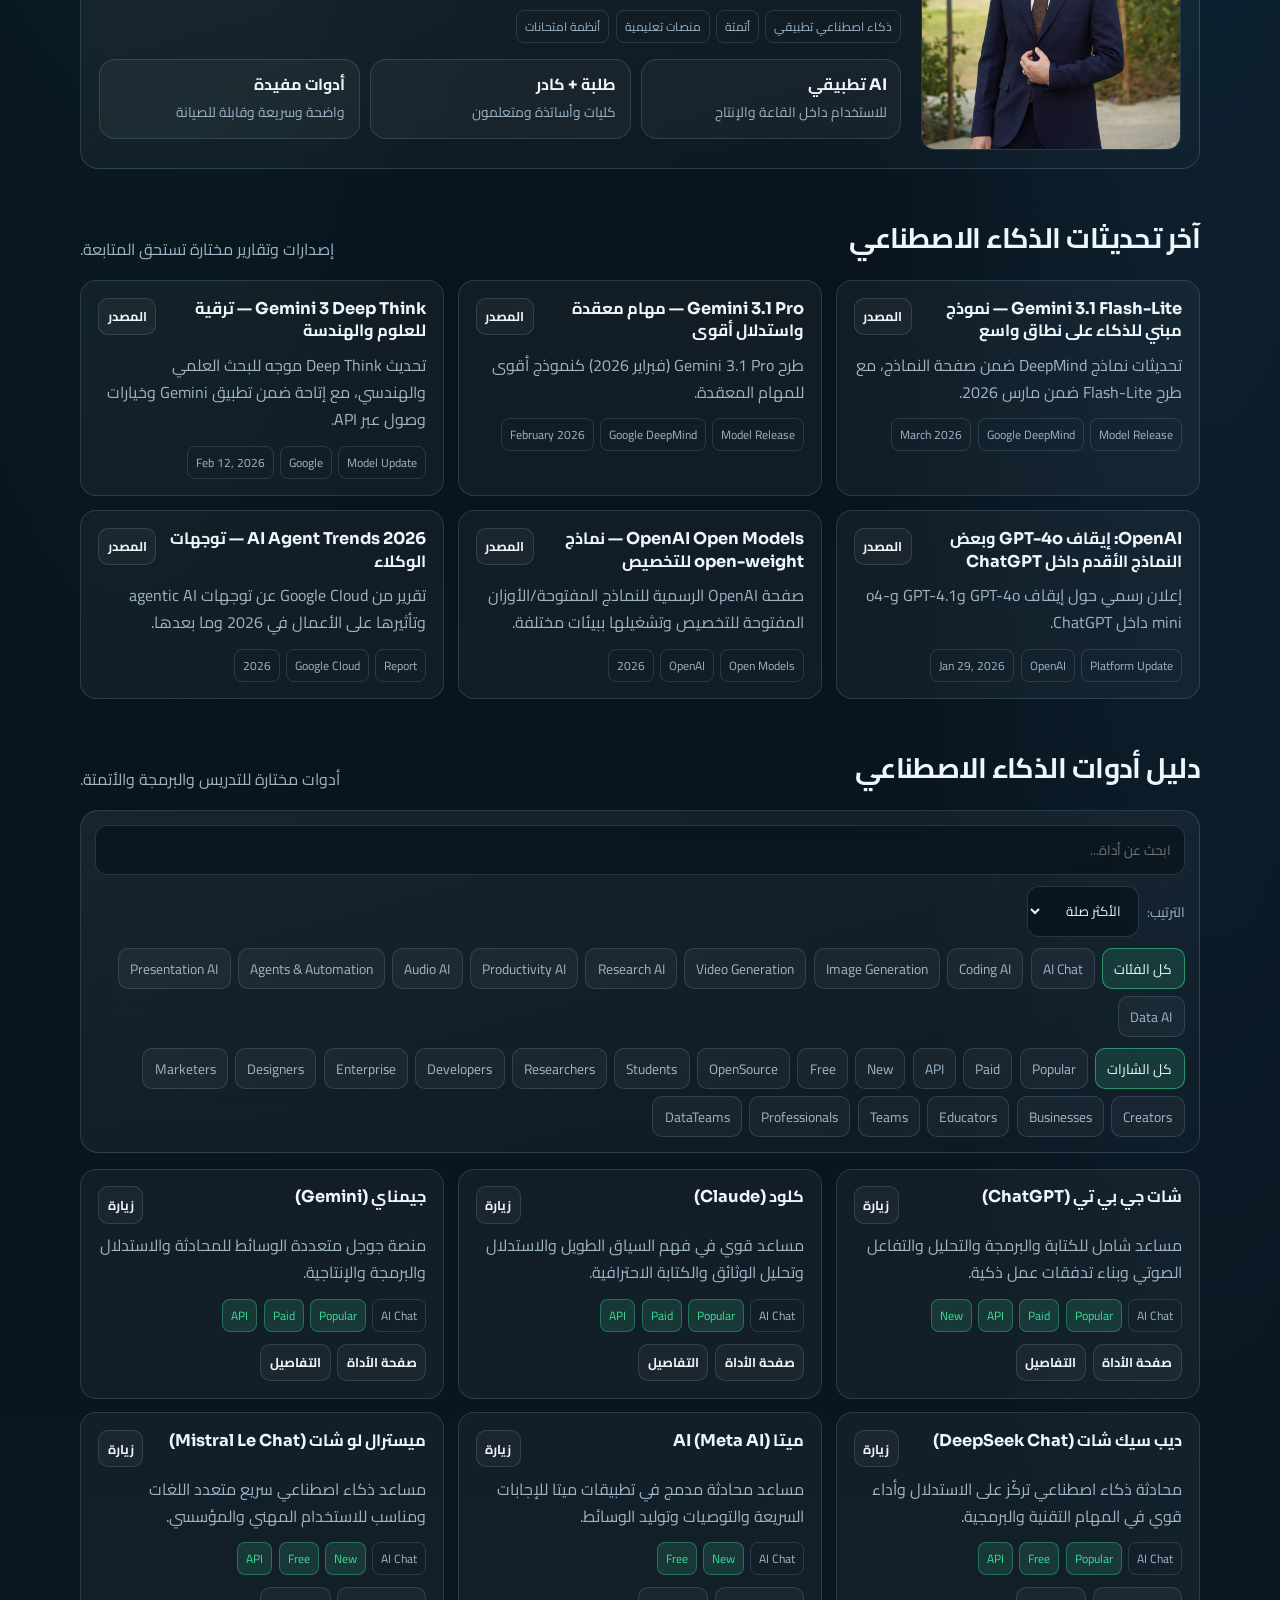
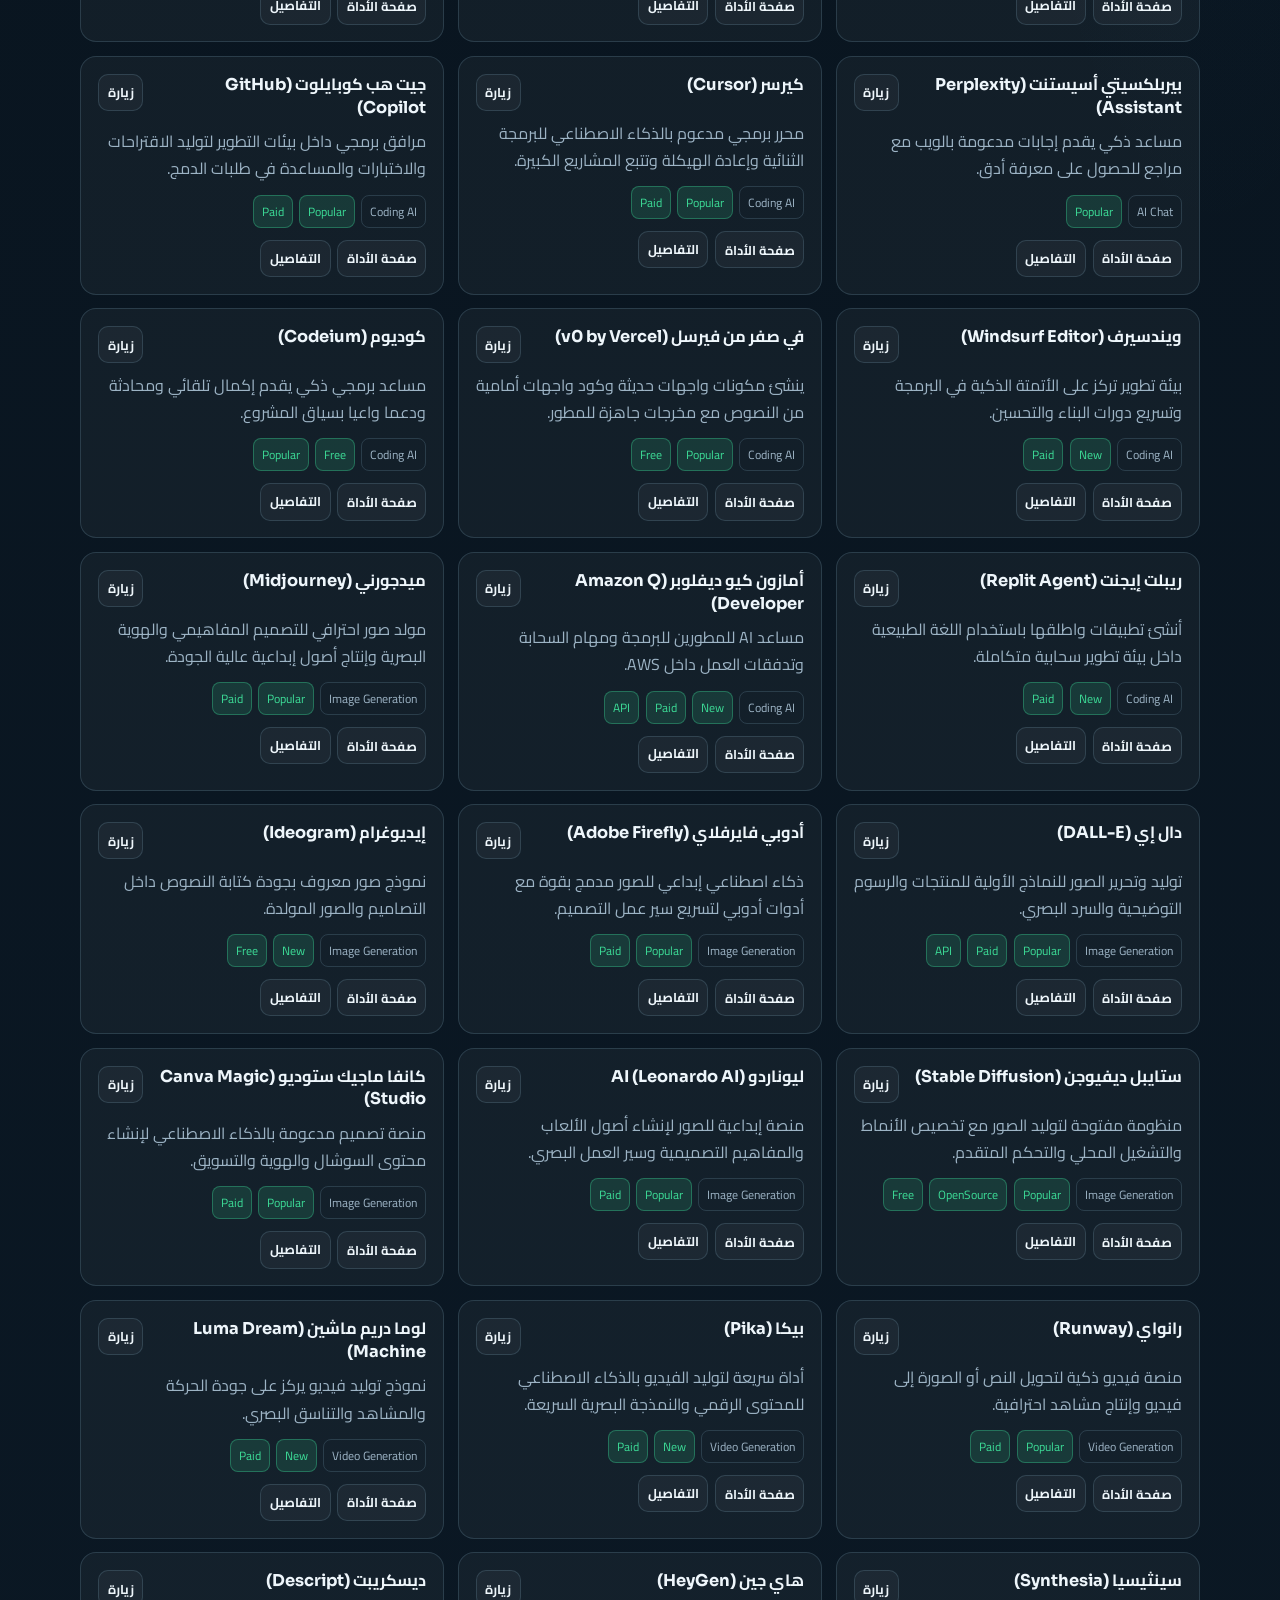
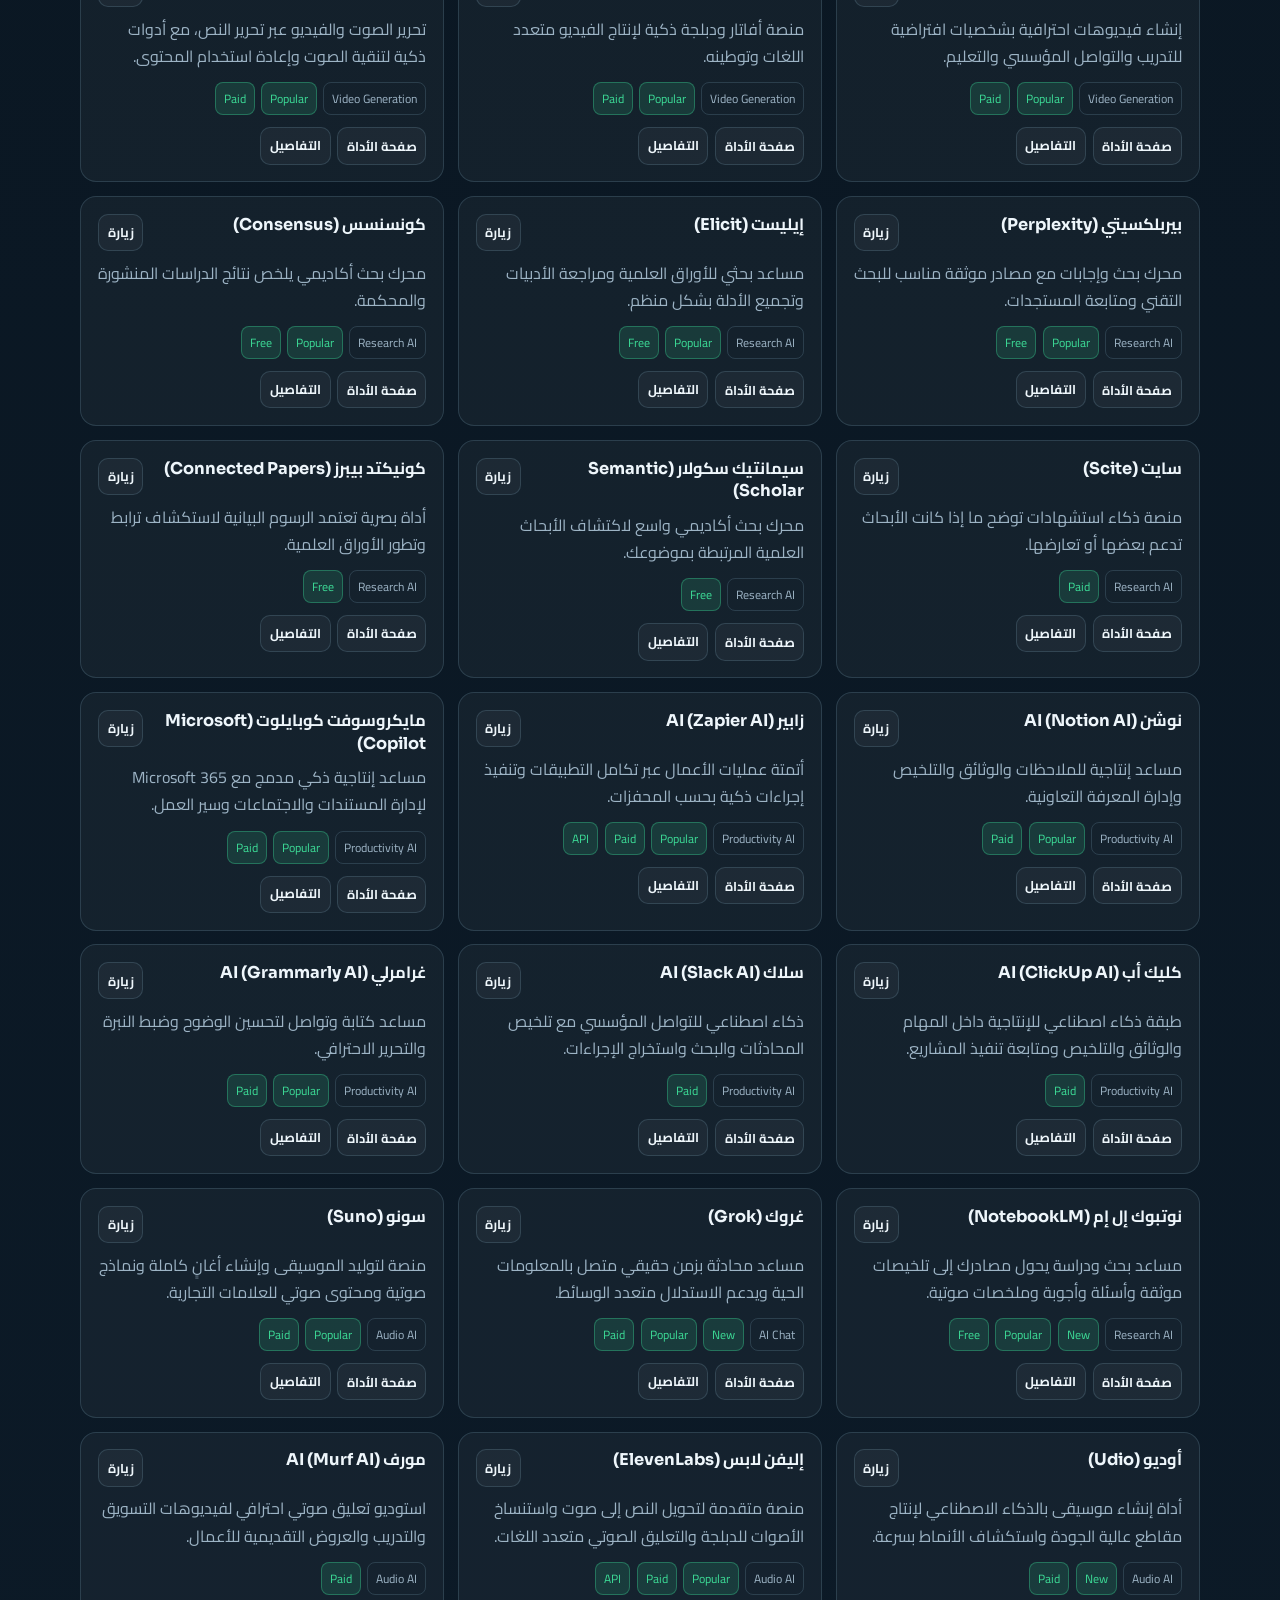
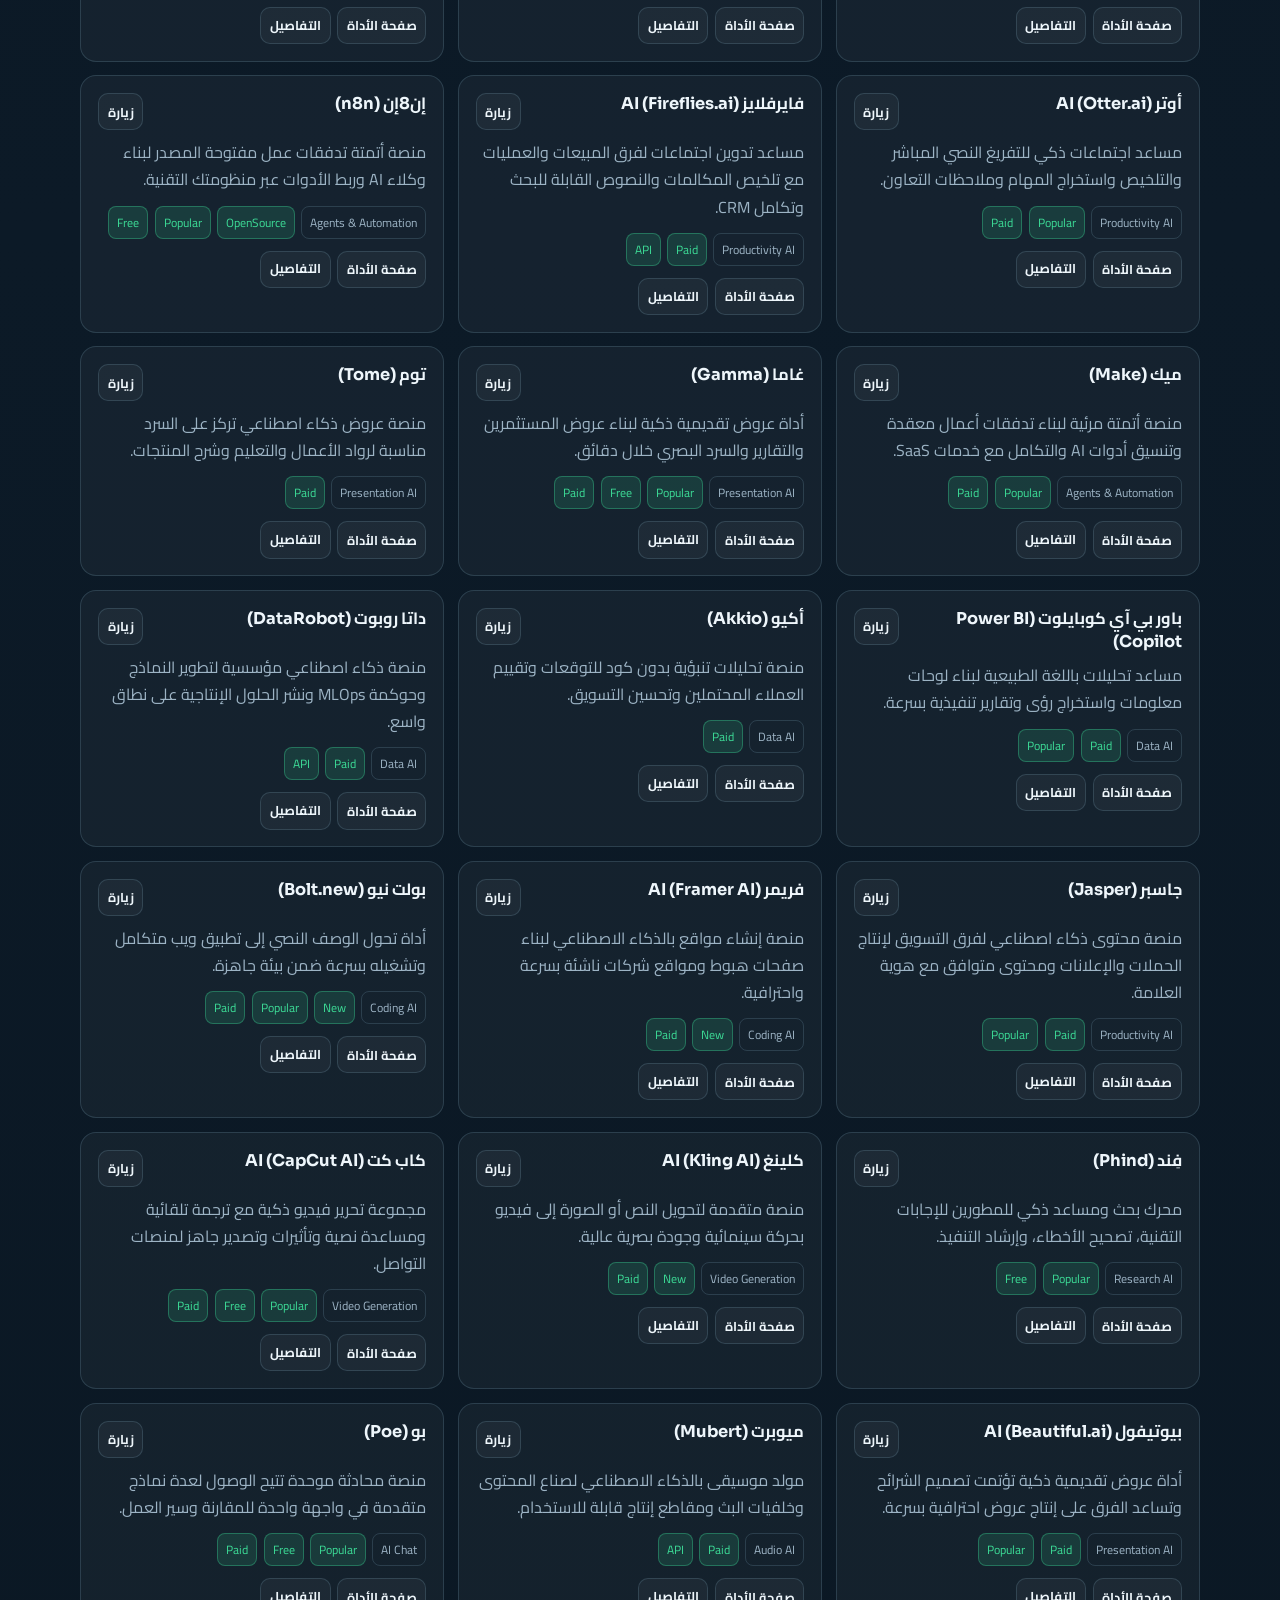
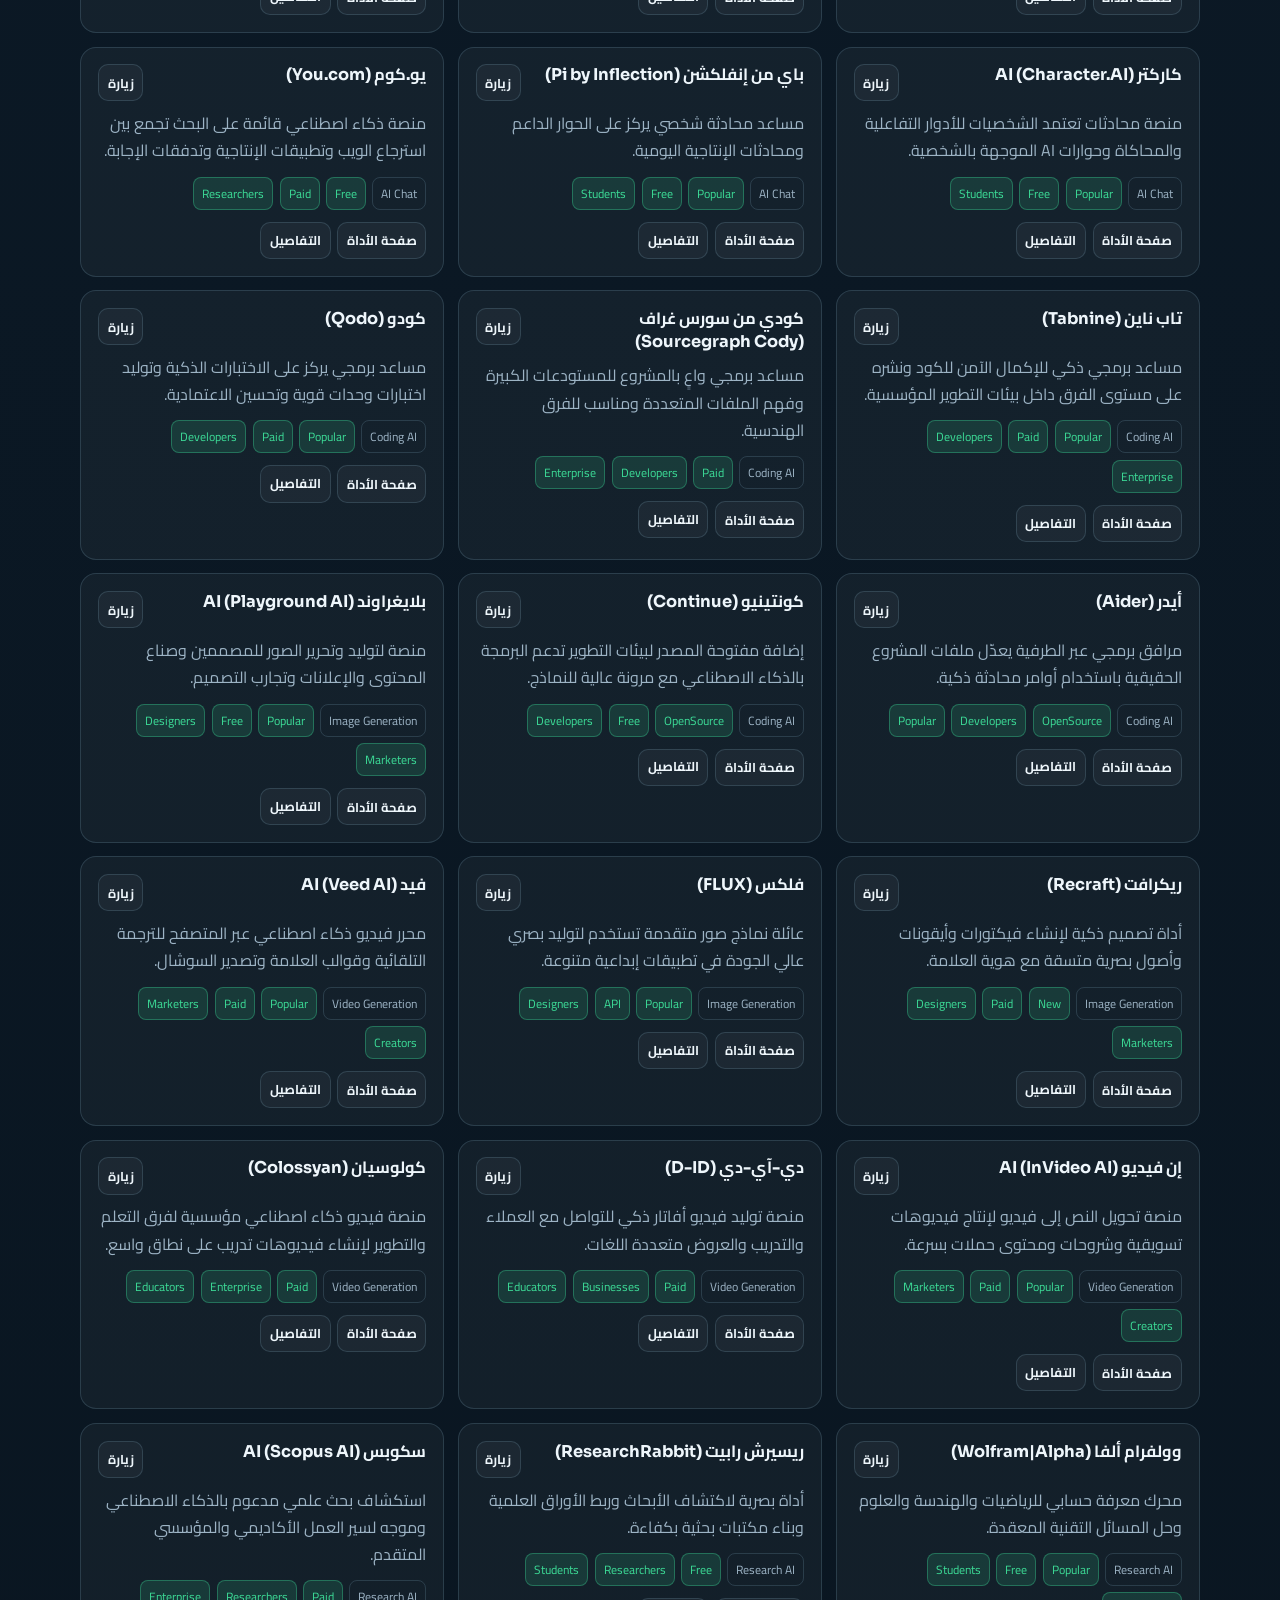
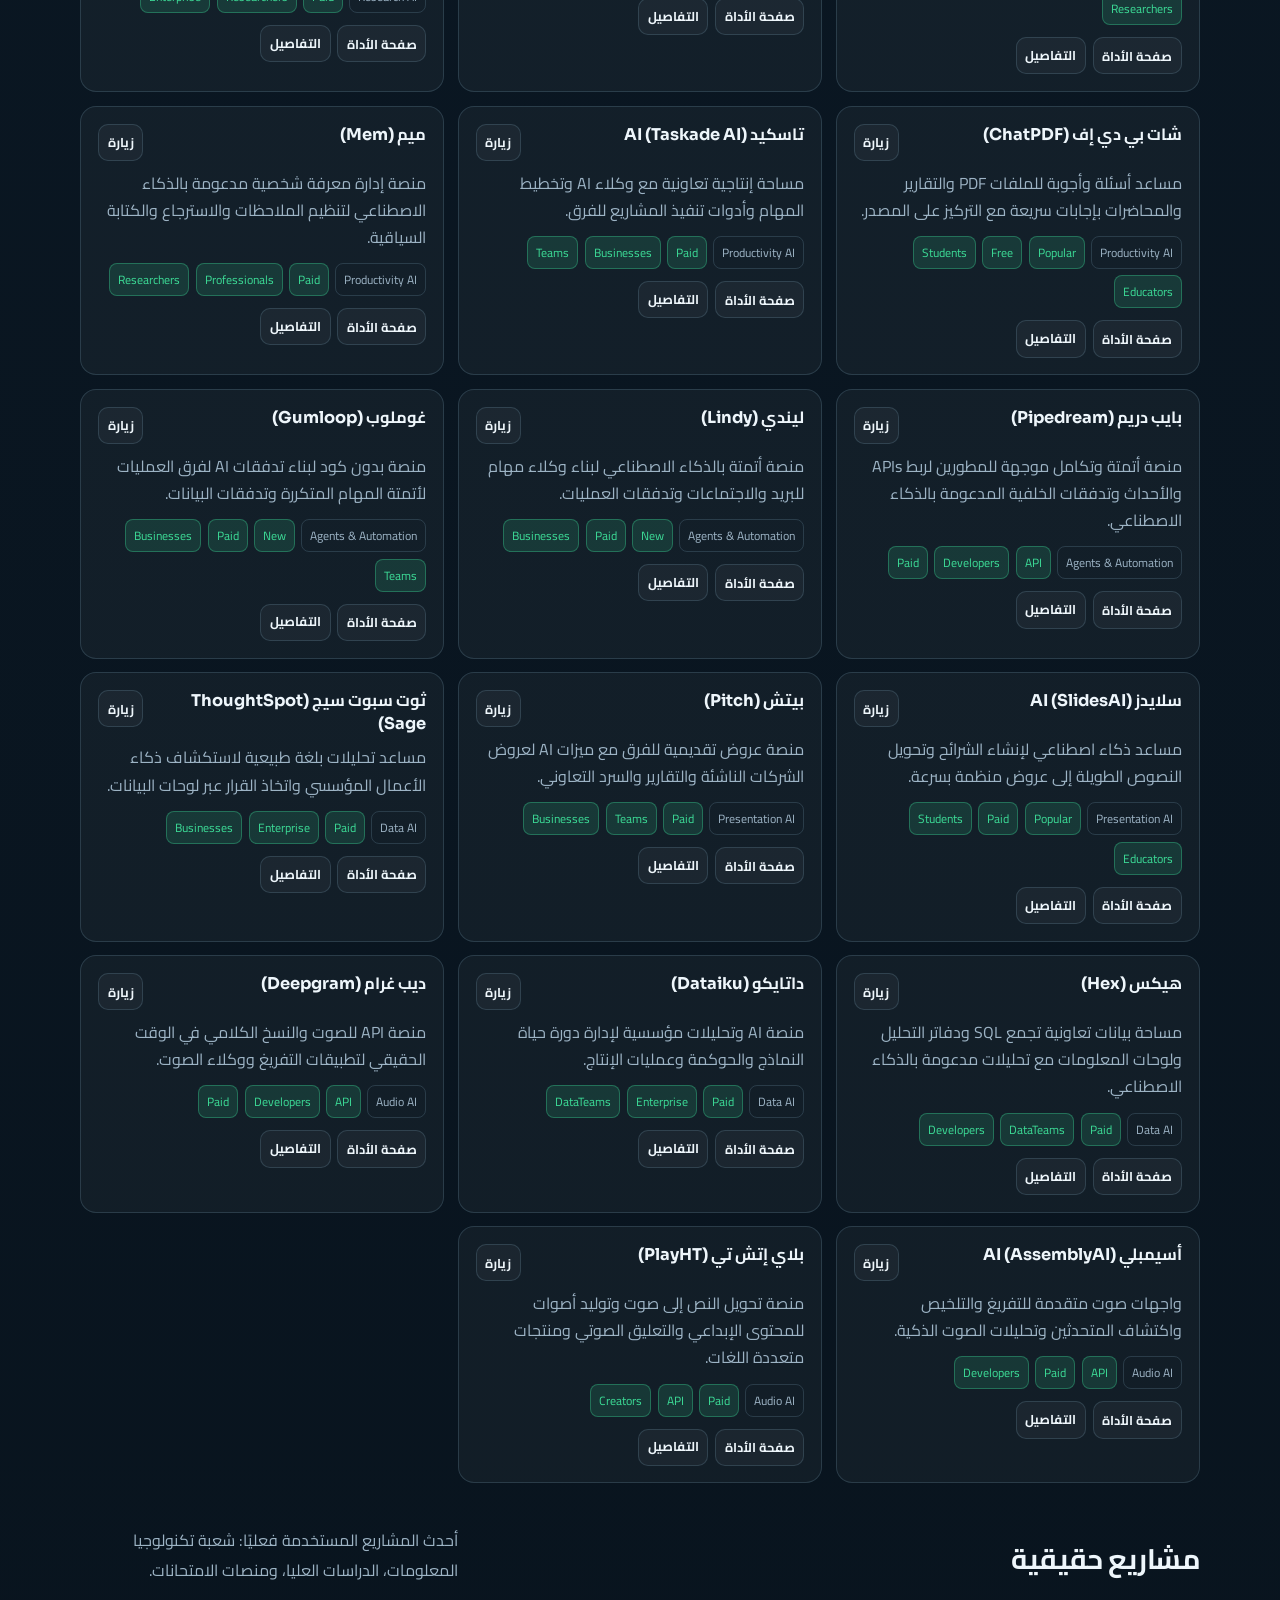
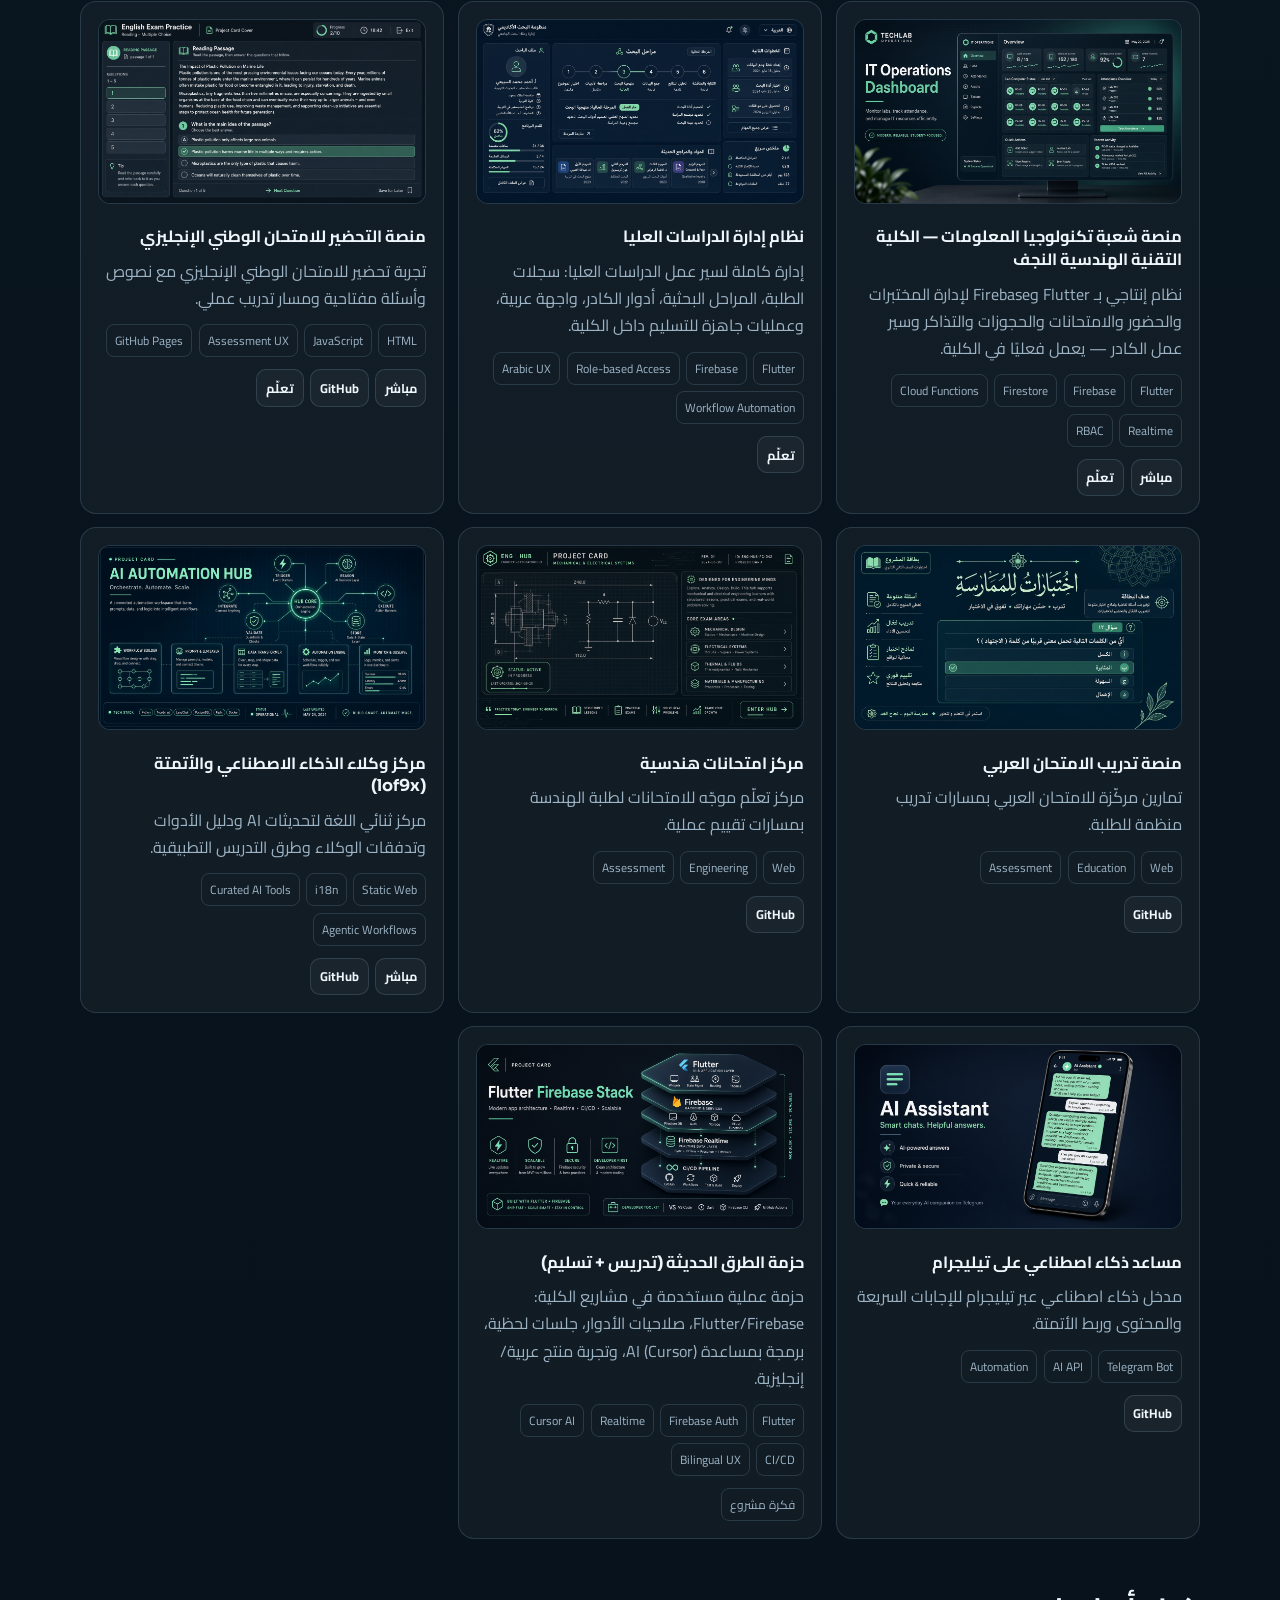
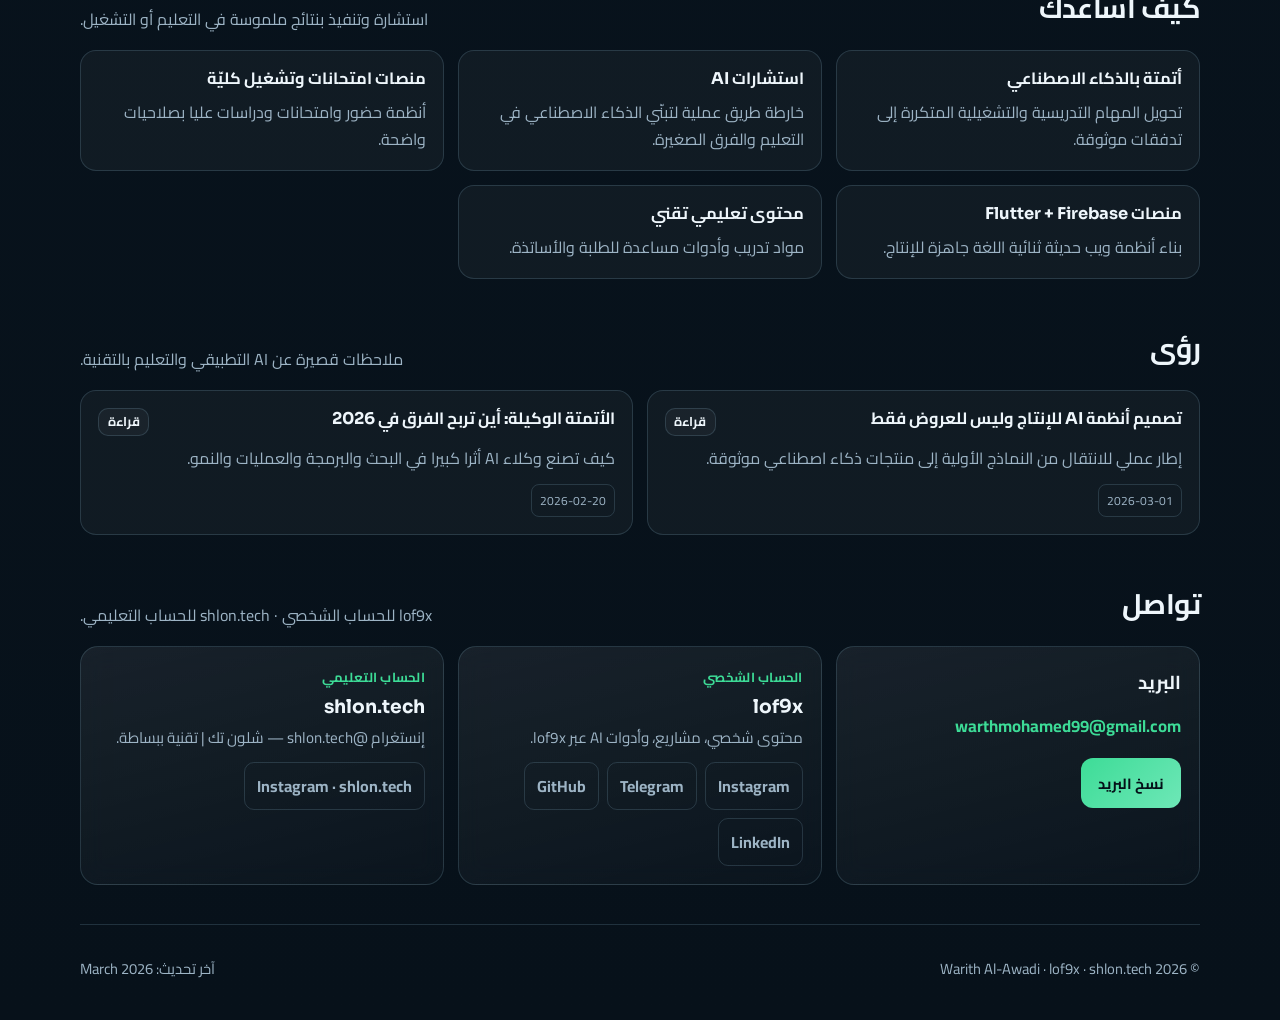
==== commit 71a5afa3: "Fix broken impact image paths and invisible tools section. Co-authored-by: Cursor <cursoragent@curso" ====
--- a/index.html
+++ b/index.html
@@ -17,7 +17,7 @@
   <link rel="preconnect" href="https://fonts.googleapis.com">
   <link rel="preconnect" href="https://fonts.gstatic.com" crossorigin>
   <link href="https://fonts.googleapis.com/css2?family=Cairo:wght@400;600;700;800&family=Sora:wght@500;600;700;800&display=swap" rel="stylesheet">
-  <link rel="stylesheet" href="./style.css">
+  <link rel="stylesheet" href="./style.css?v=6">
   <script type="application/ld+json">
   {
     "@context": "https://schema.org",
@@ -105,7 +105,10 @@
           <img
             src="./assets/profile.jpg"
             alt="Warith Al-Awadi"
-            loading="lazy"
+            width="900"
+            height="1200"
+            decoding="async"
+            fetchpriority="high"
             onerror="this.onerror=null;this.src='./assets/profile-placeholder.svg';"
           >
         </div>
@@ -151,7 +154,7 @@
       <div id="updatesGrid" class="grid grid-3"></div>
     </section>
 
-    <section id="tools" class="section reveal">
+    <section id="tools" class="section">
       <div class="section-head">
         <h2 data-i18n="tools.title"></h2>
         <p data-i18n="tools.subtitle"></p>
@@ -265,6 +268,6 @@
   </section>
 
   <script src="./tool-guides.js" defer></script>
-  <script src="./script.js?v=5" defer></script>
+  <script src="./script.js?v=6" defer></script>
 </body>
 </html>
--- a/style.css
+++ b/style.css
@@ -768,7 +768,8 @@
 
 @media (prefers-reduced-motion: reduce) {
   .hero-plane { animation: none; }
-  .reveal { transition: none; }
+  .js .reveal,
+  .reveal { opacity: 1; transform: none; transition: none; }
   .btn:hover,
   .card:hover { transform: none; }
 }
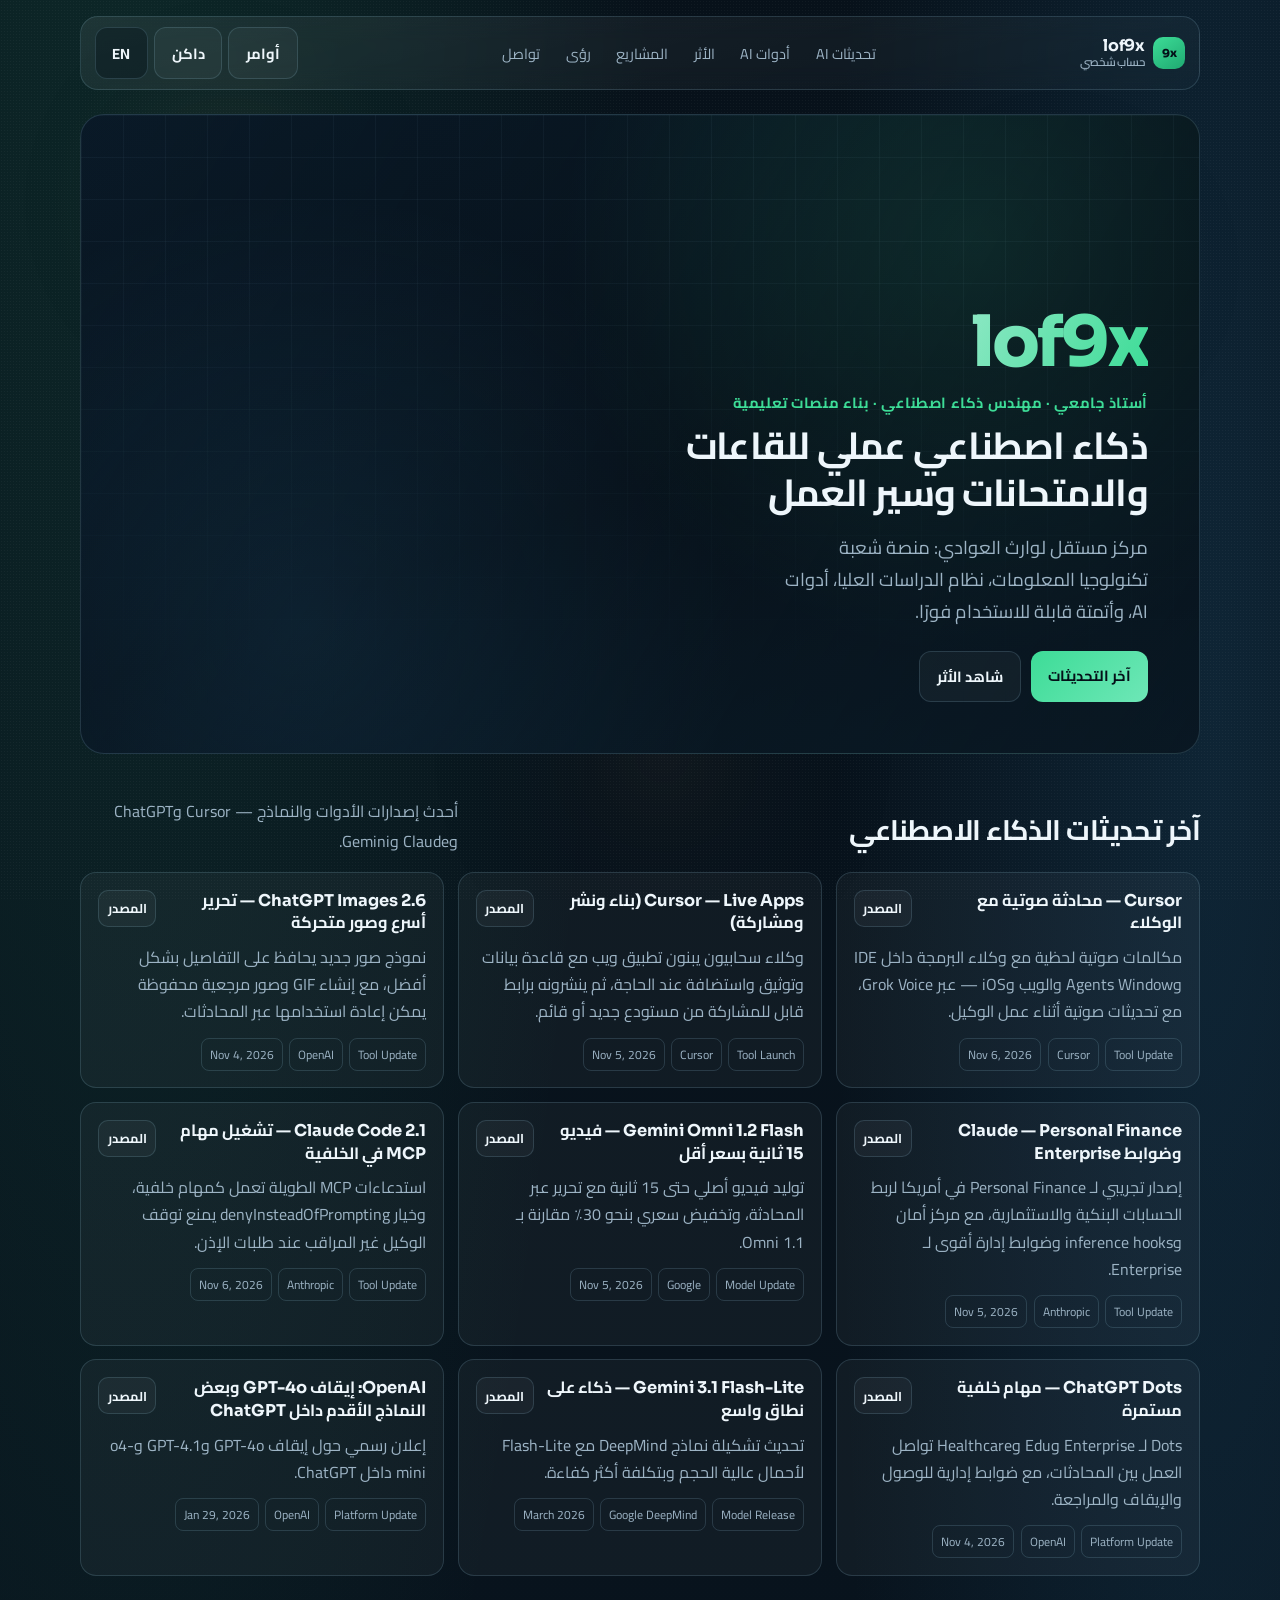
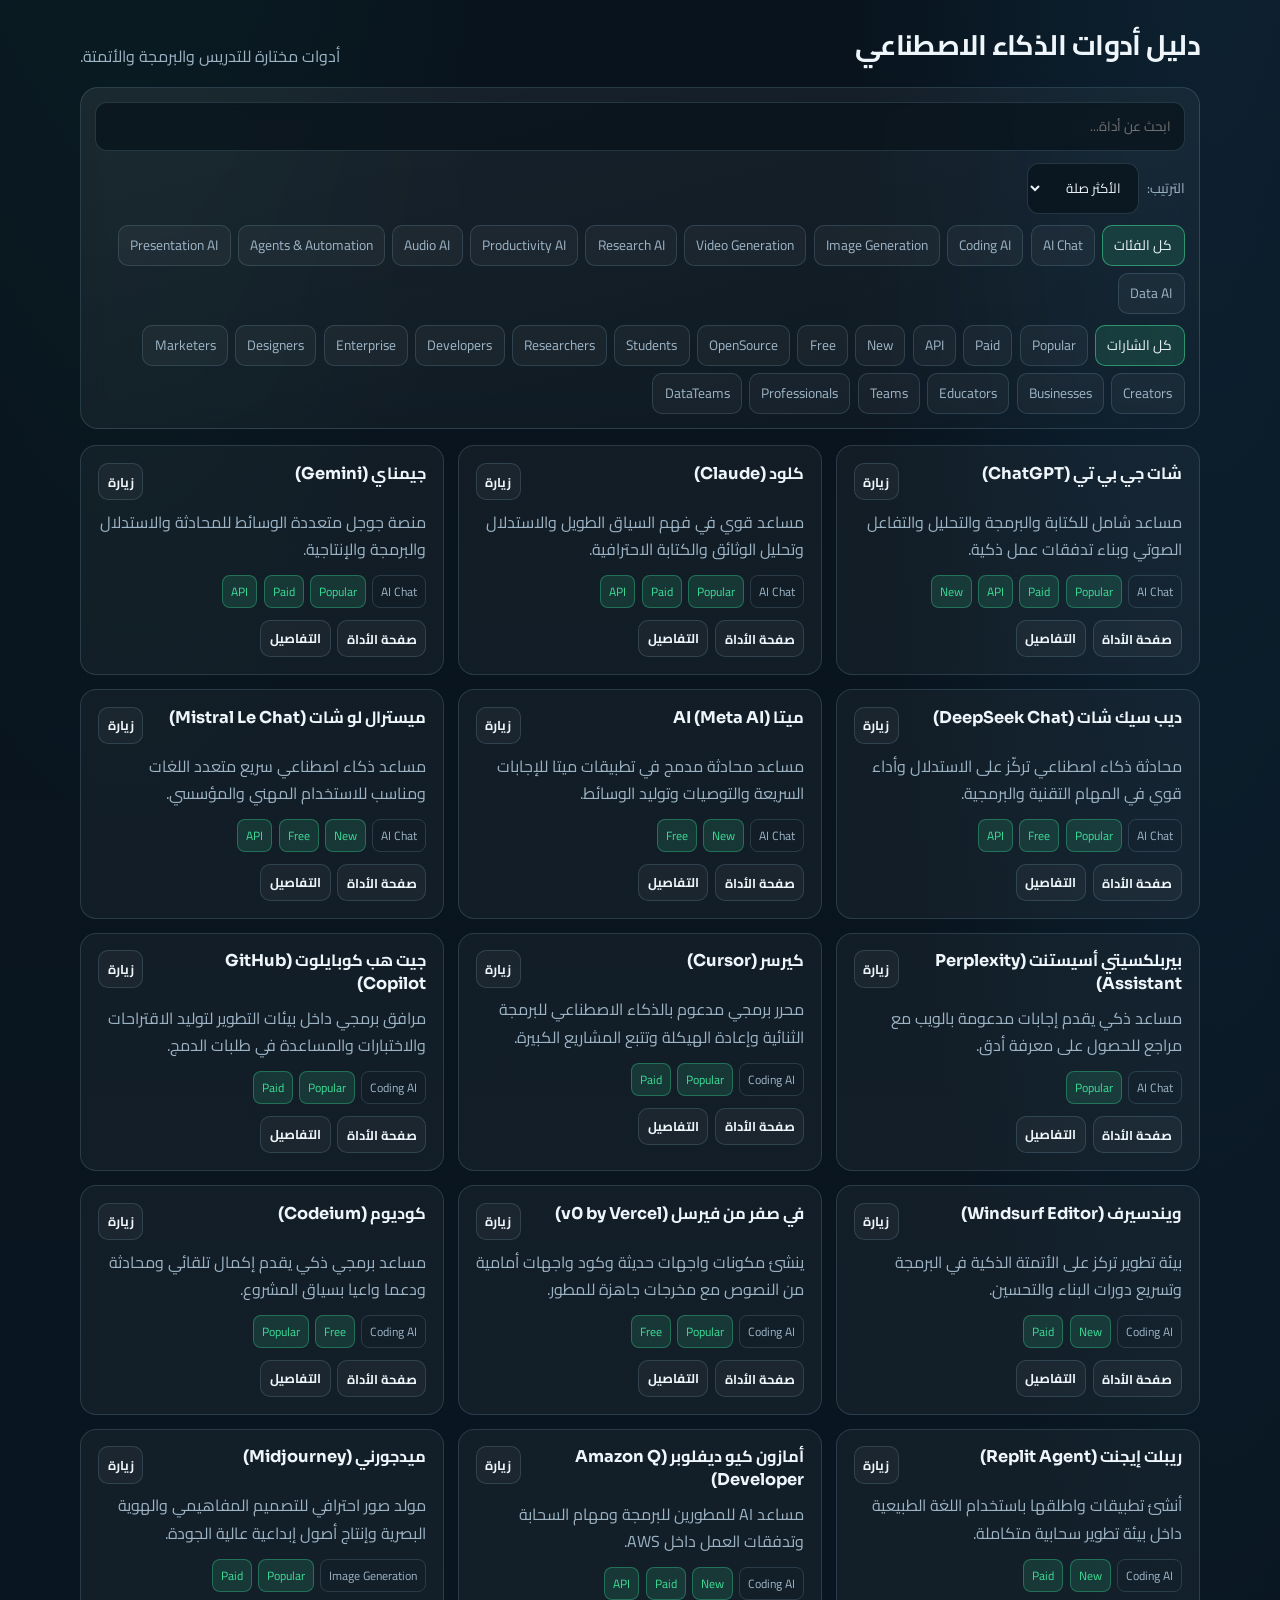
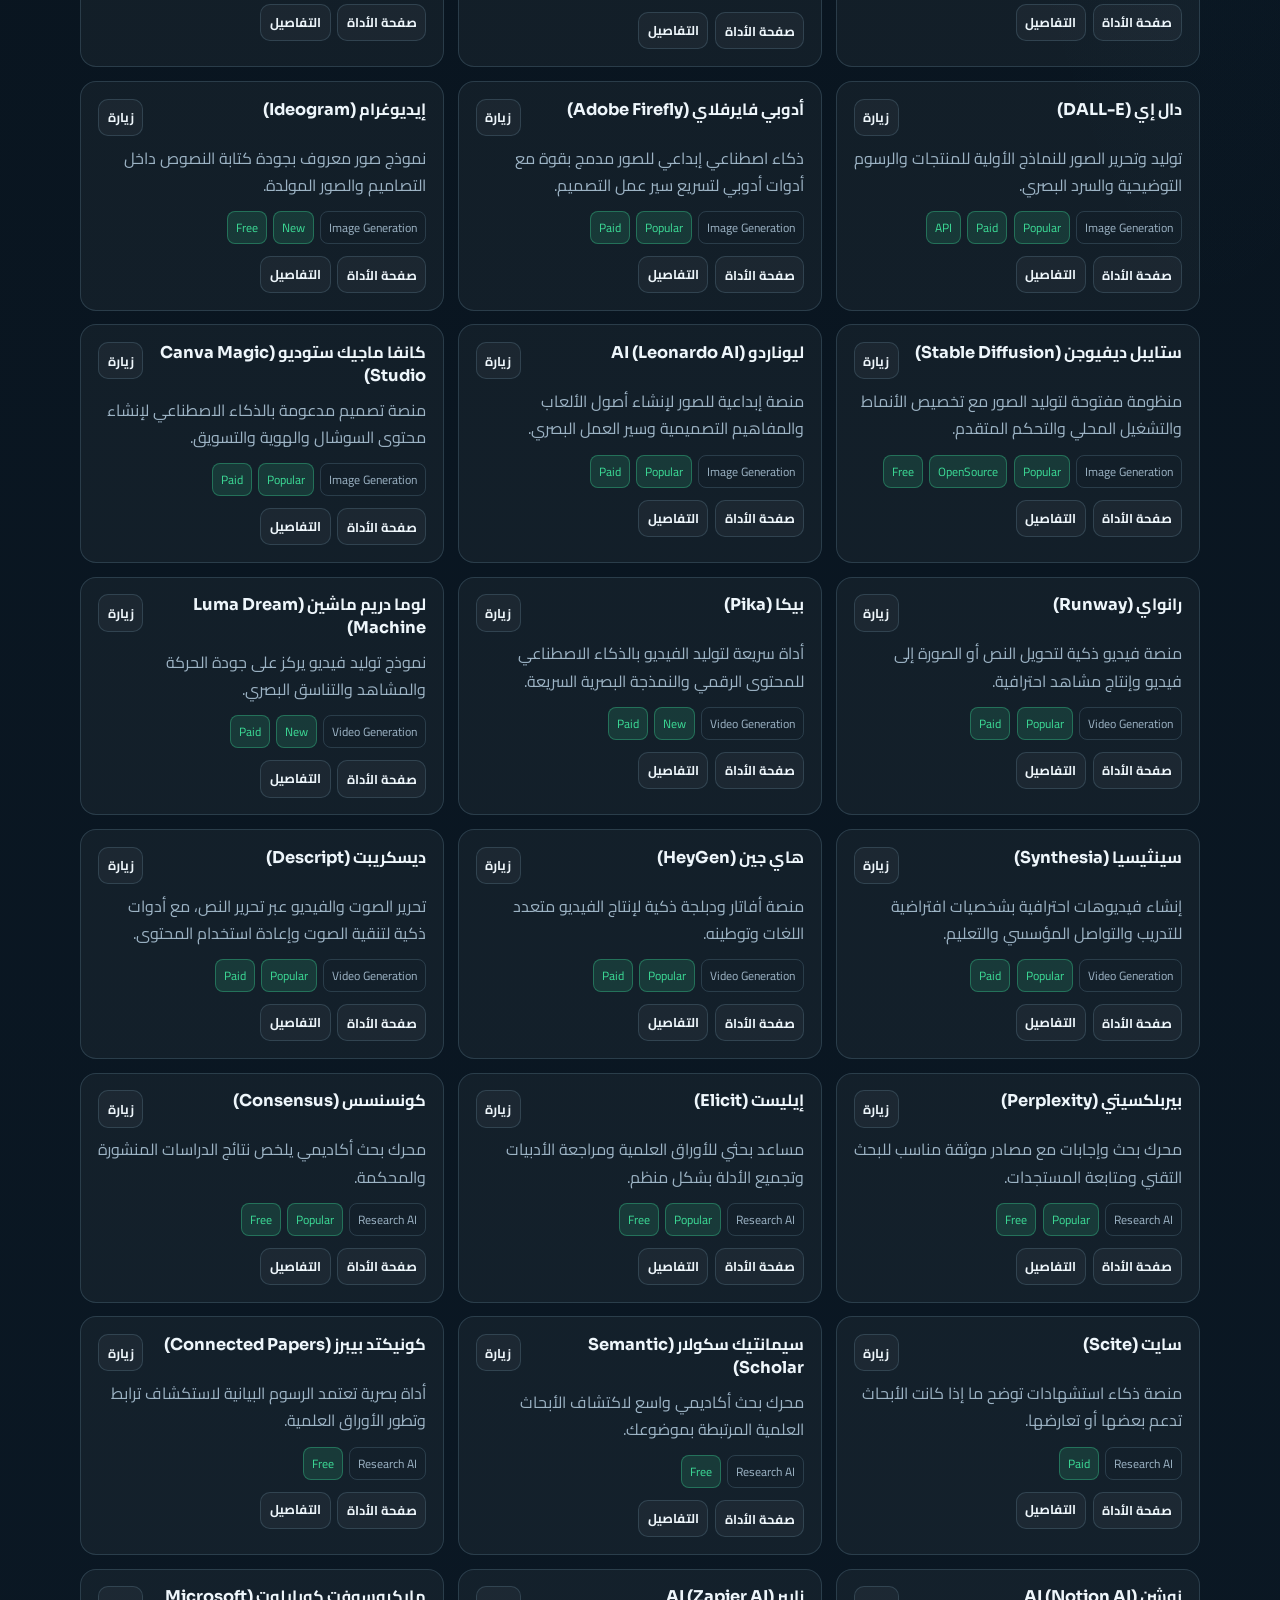
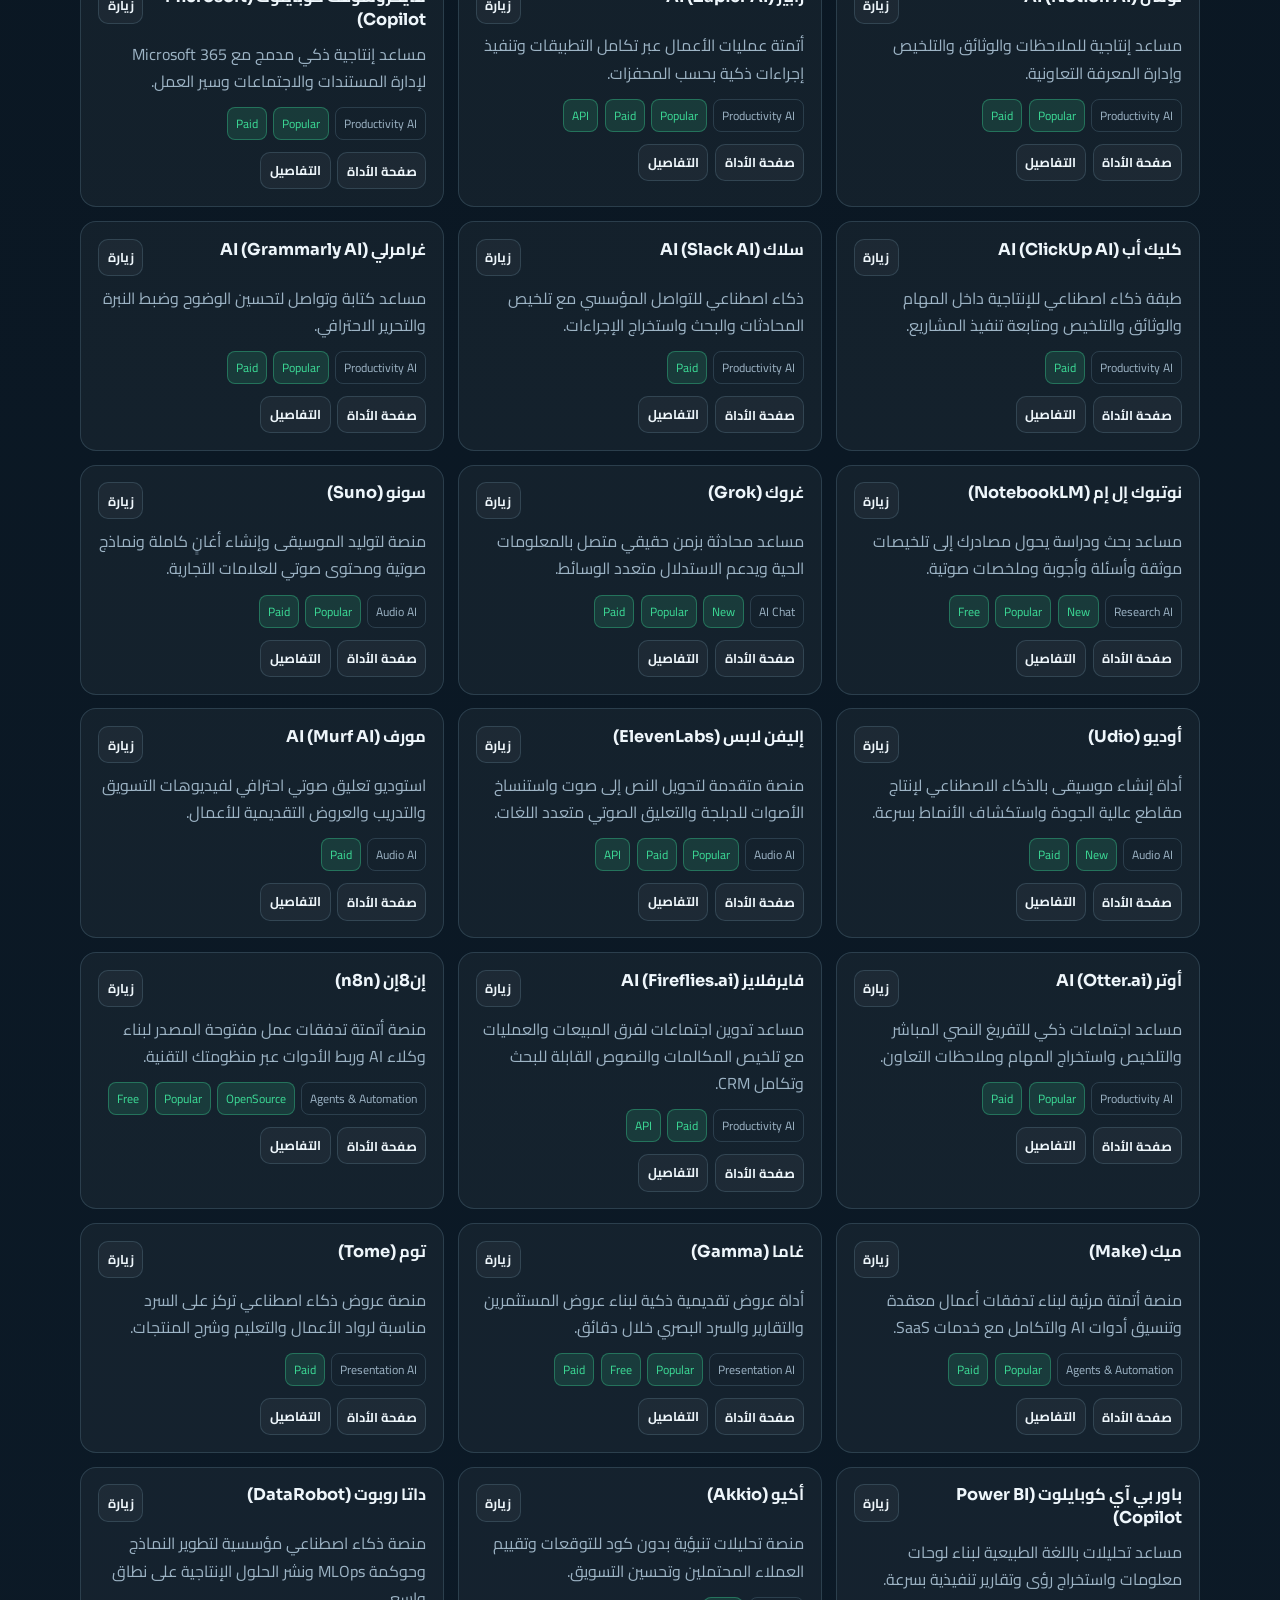
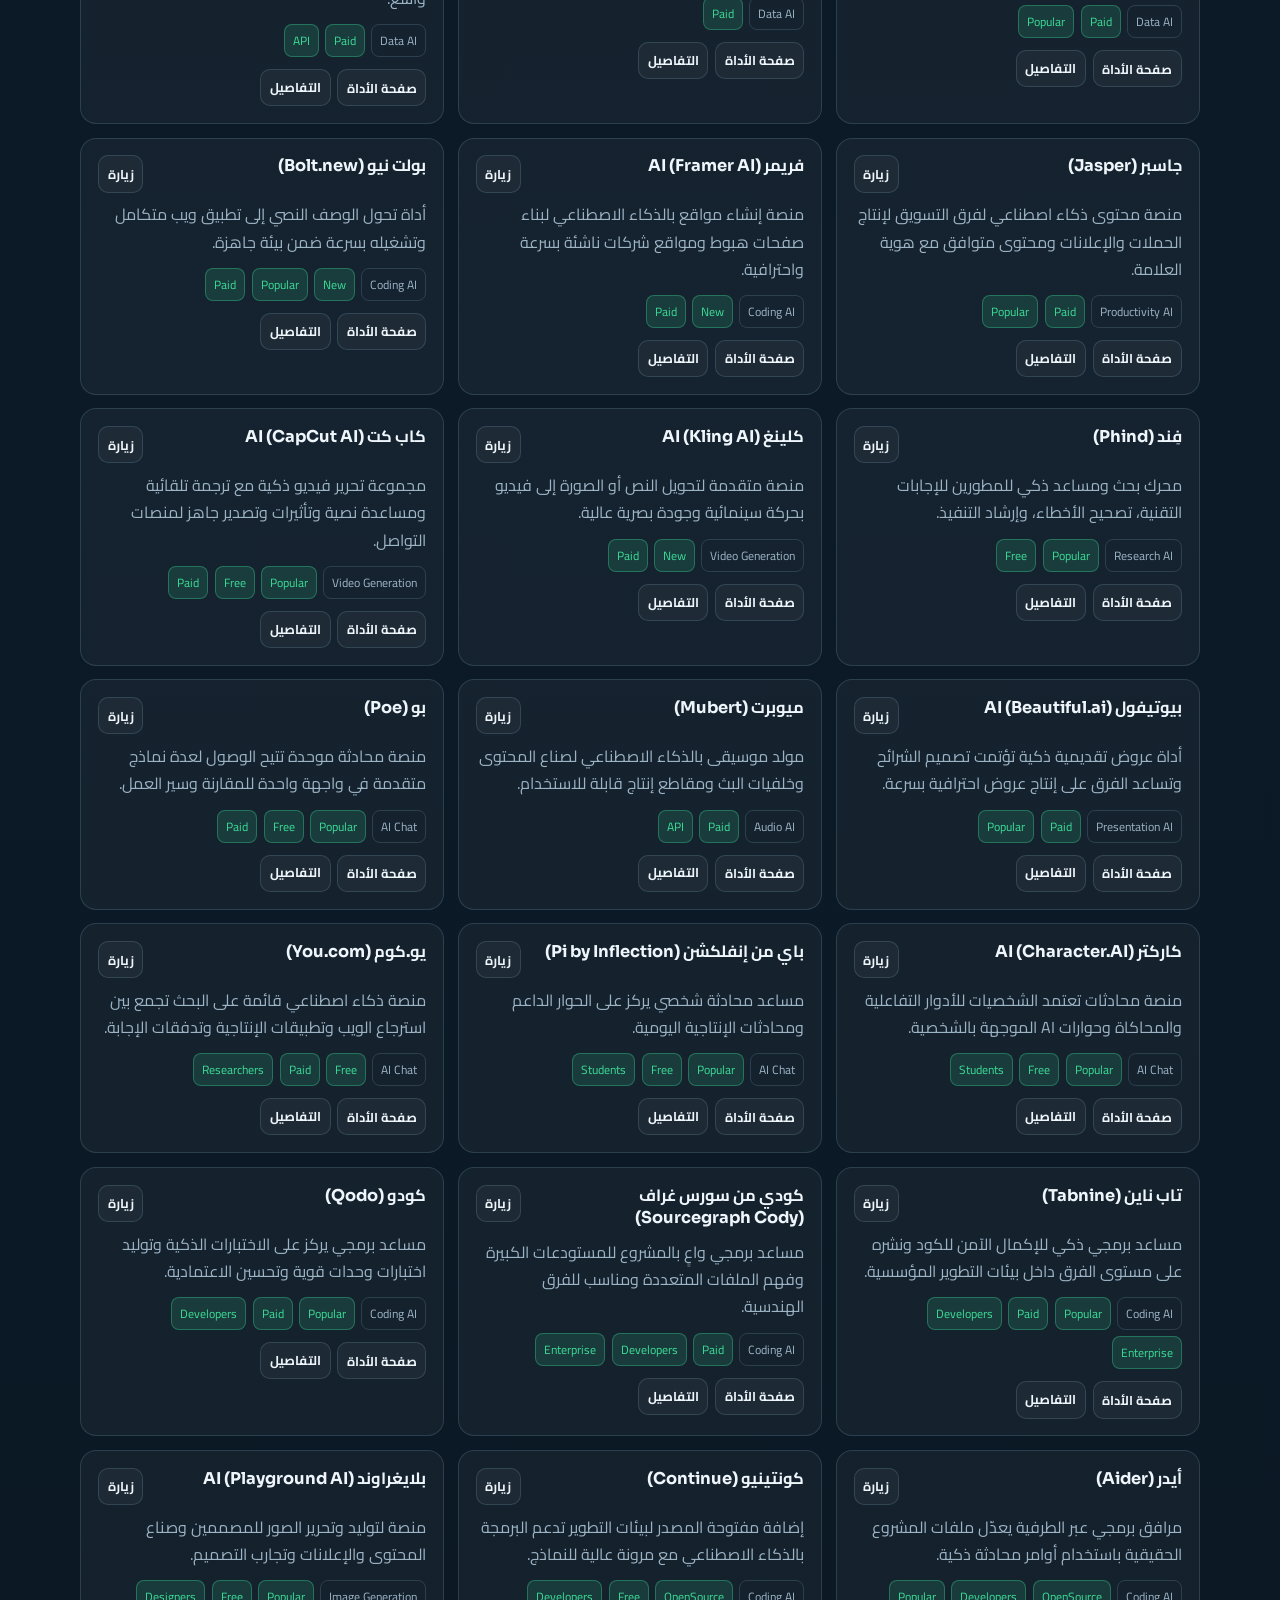
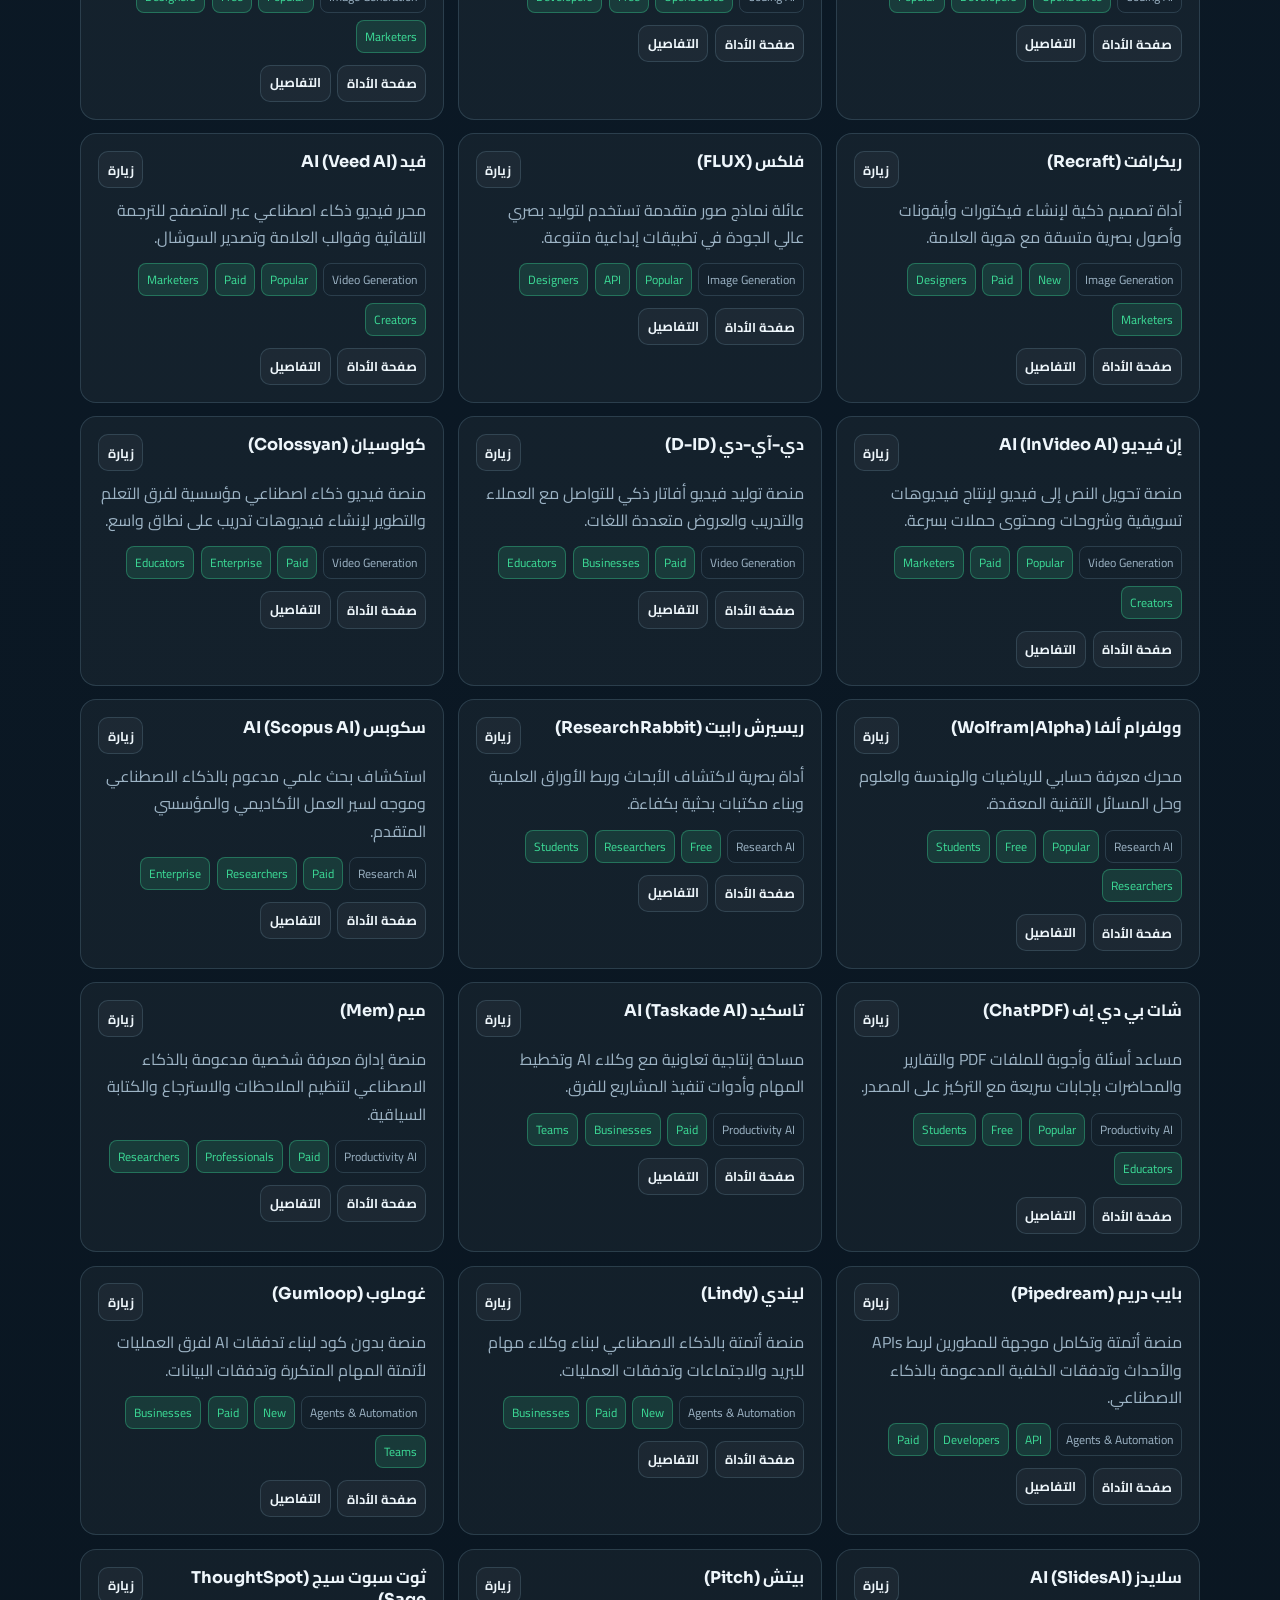
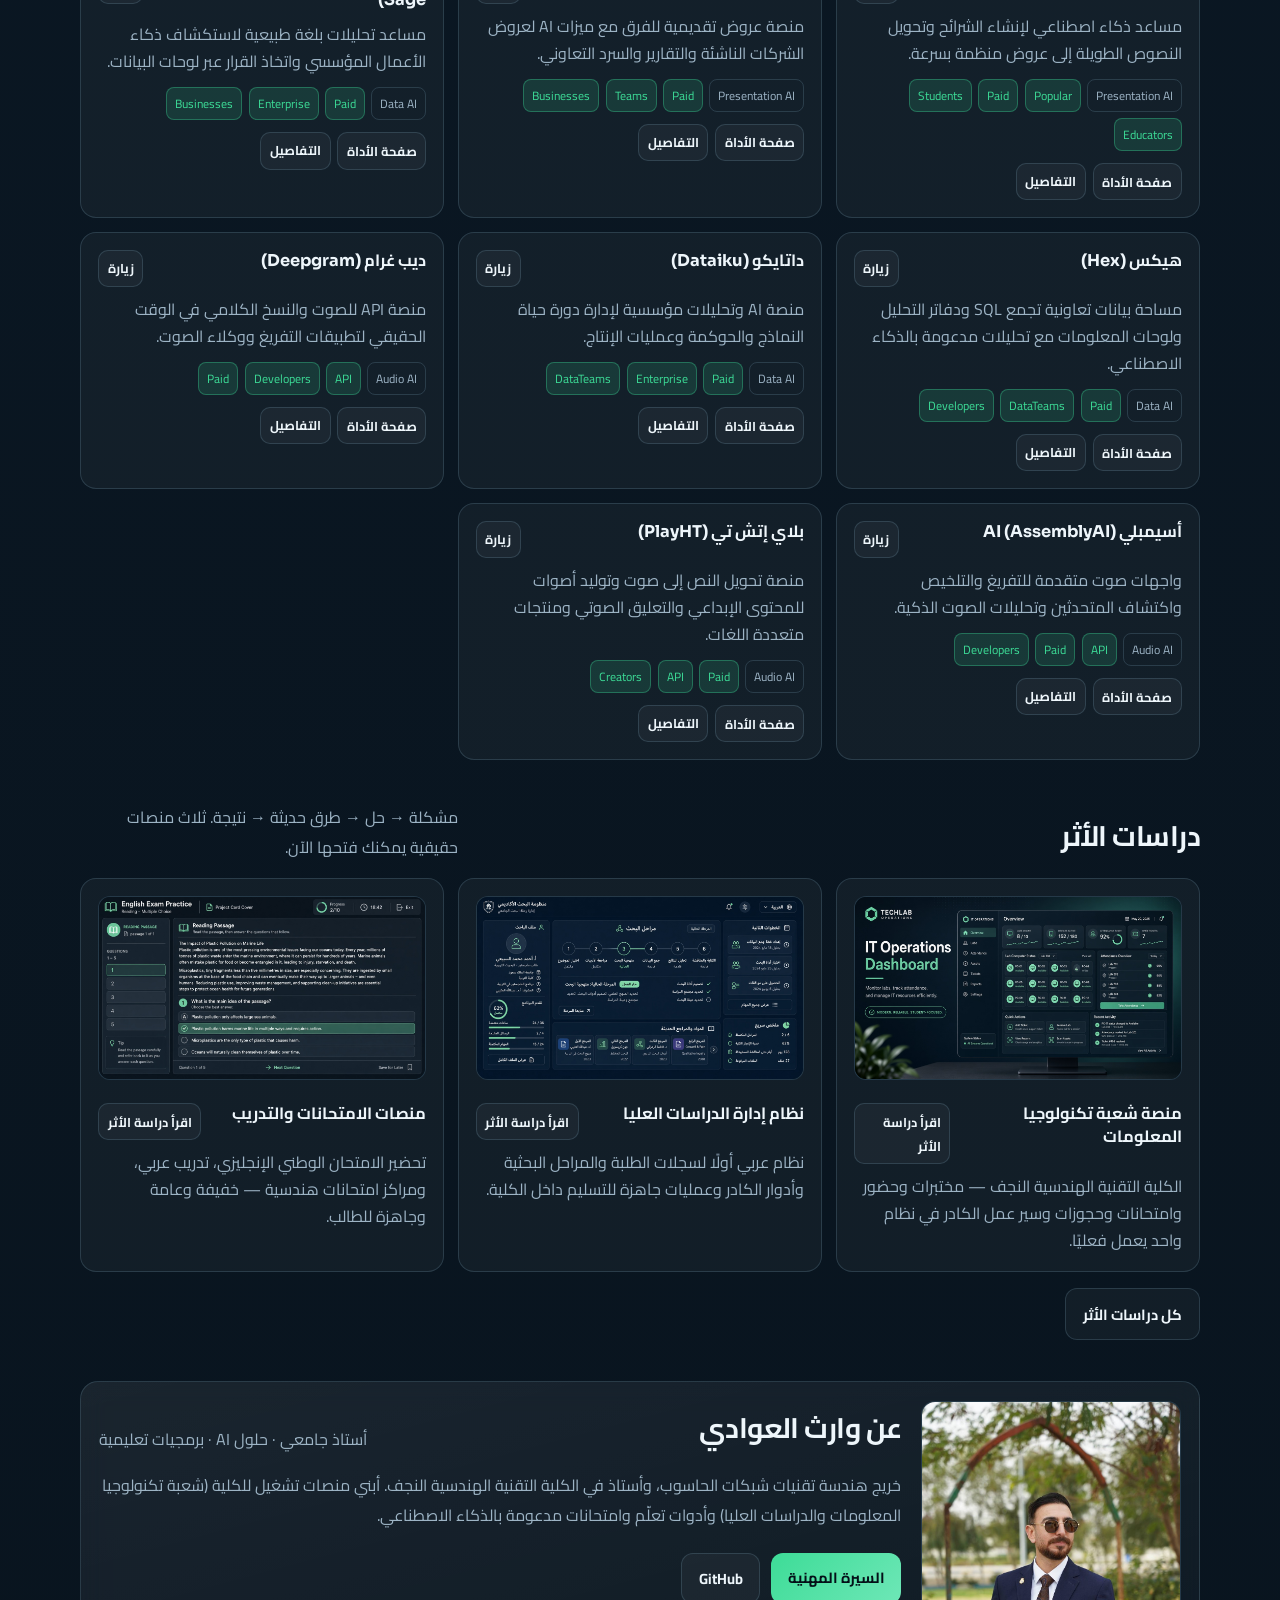
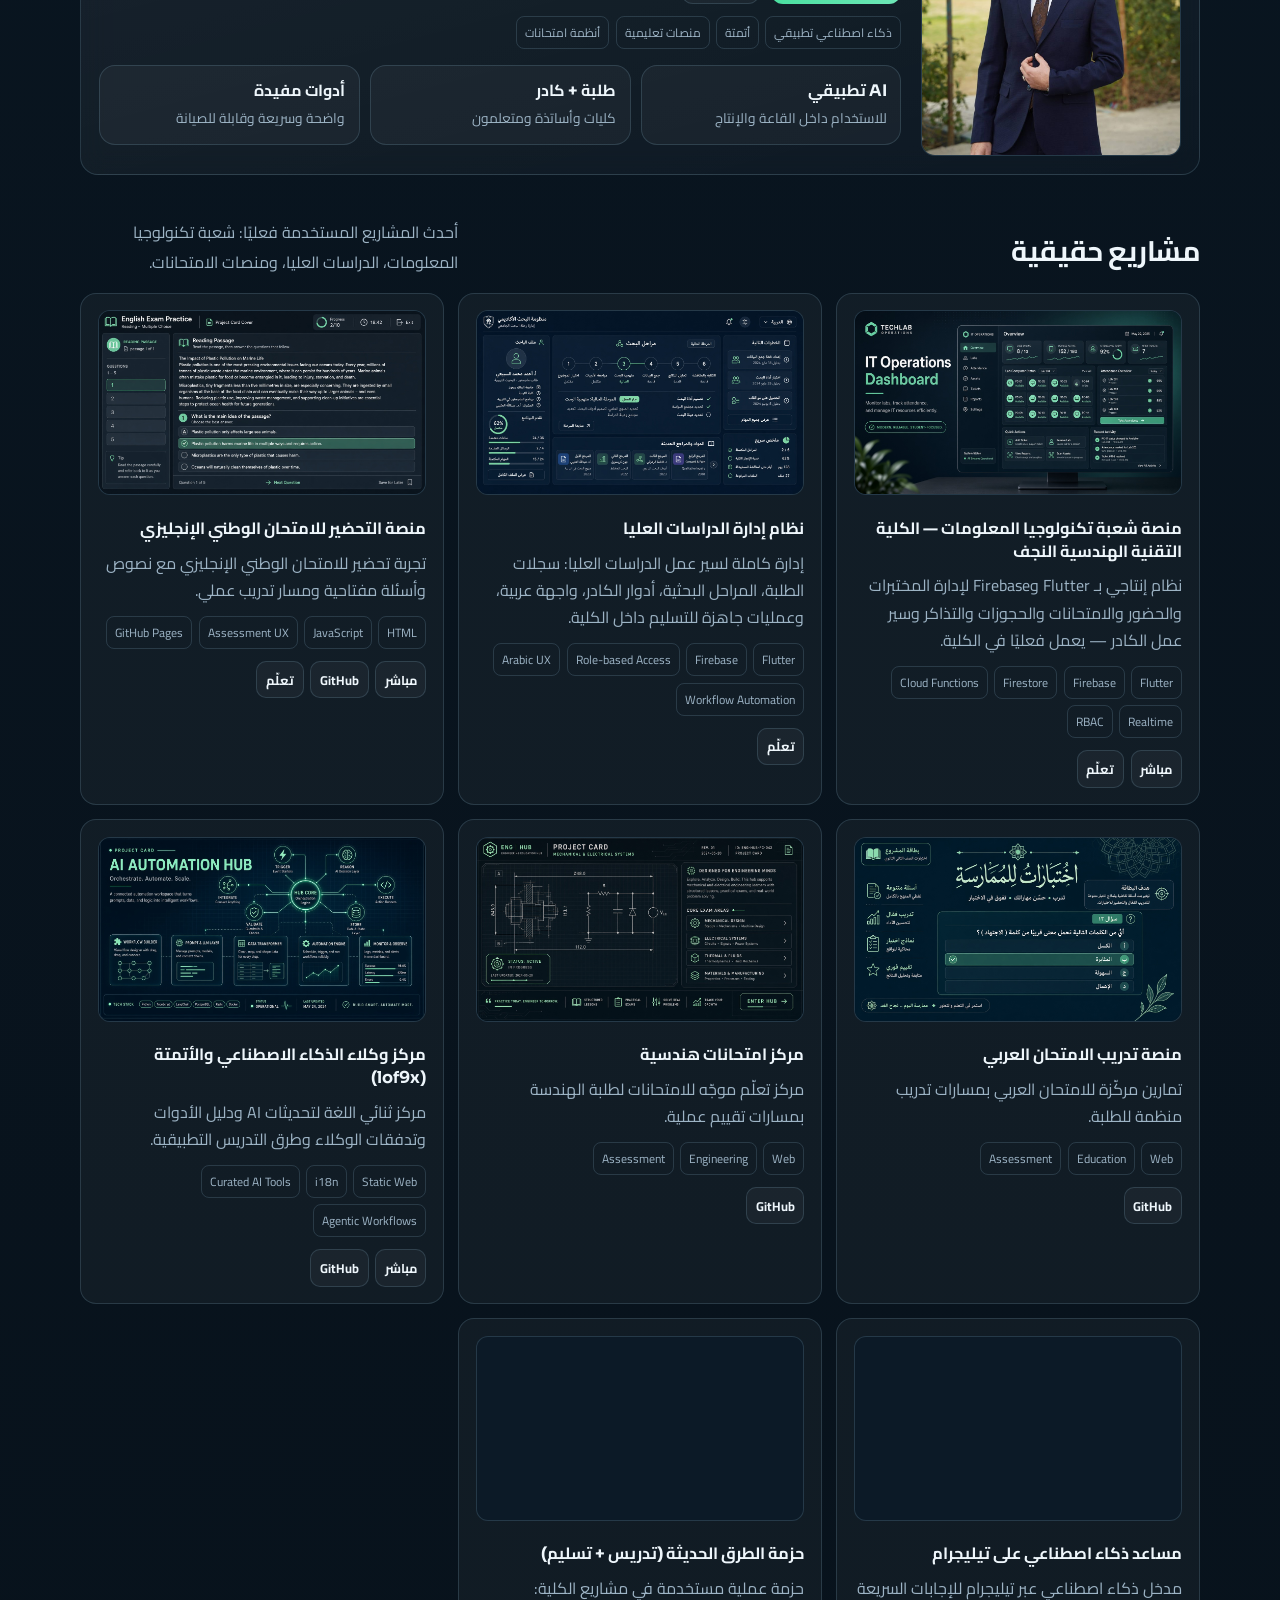
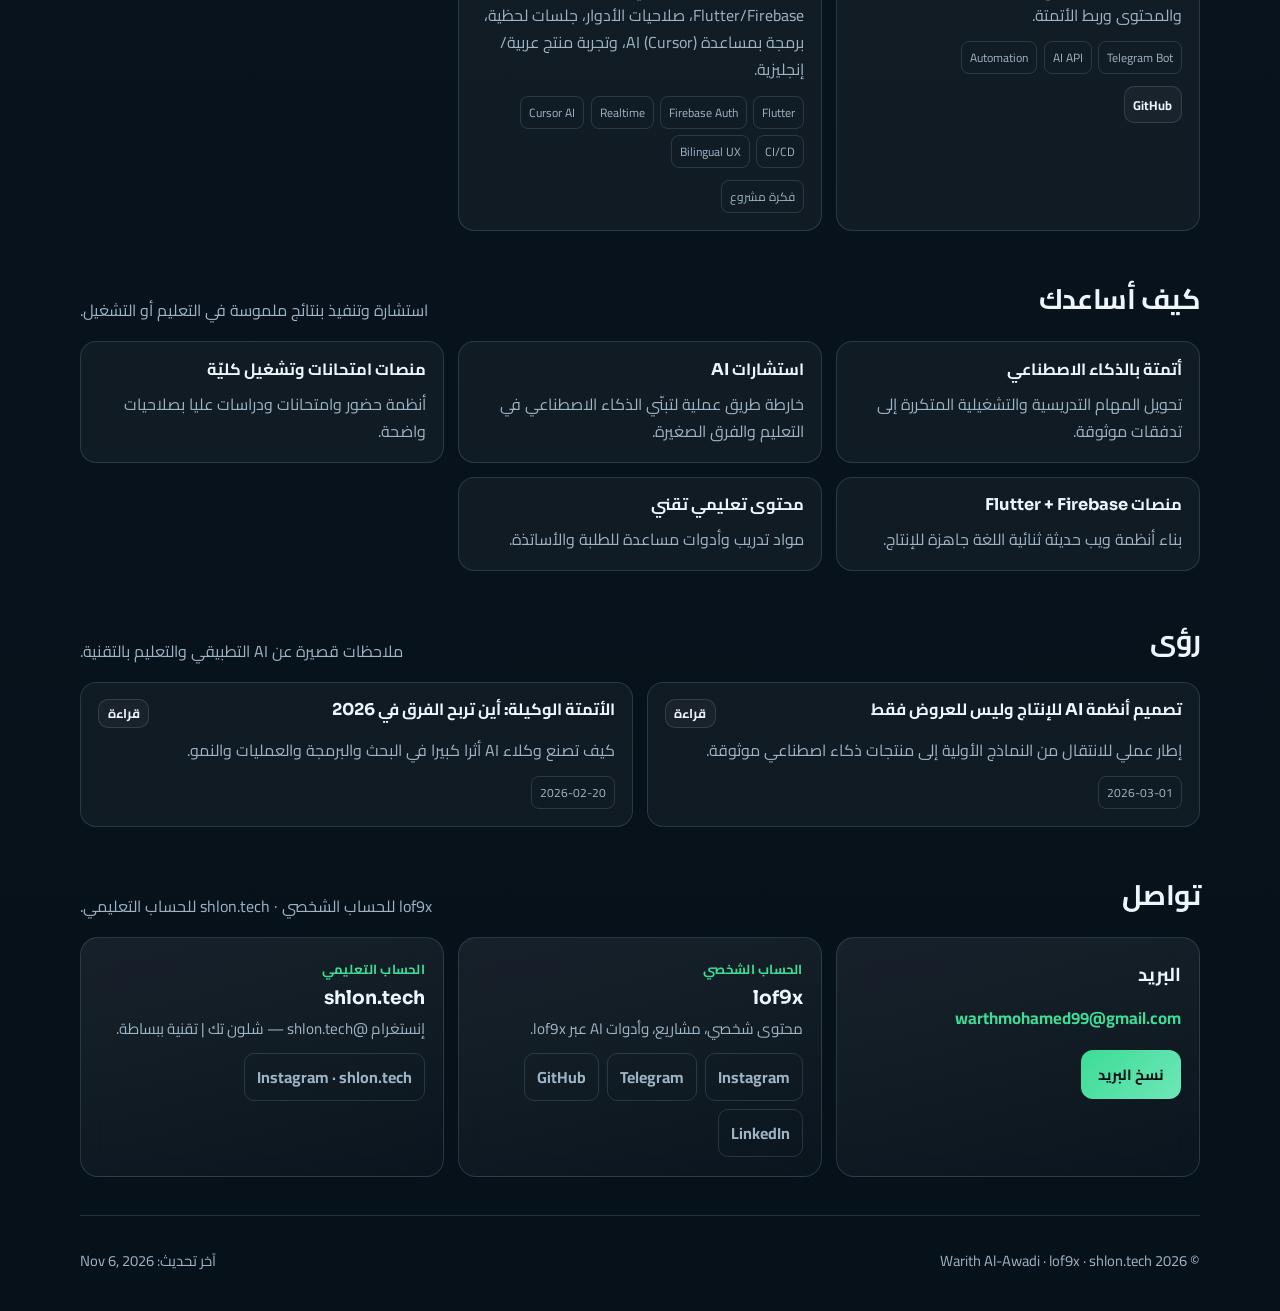
==== commit b31fd3bd: "Put latest tool updates first with November 2026 releases. Co-authored-by: Cursor <cursoragent@curso" ====
--- a/index.html
+++ b/index.html
@@ -17,7 +17,7 @@
   <link rel="preconnect" href="https://fonts.googleapis.com">
   <link rel="preconnect" href="https://fonts.gstatic.com" crossorigin>
   <link href="https://fonts.googleapis.com/css2?family=Cairo:wght@400;600;700;800&family=Sora:wght@500;600;700;800&display=swap" rel="stylesheet">
-  <link rel="stylesheet" href="./style.css?v=6">
+  <link rel="stylesheet" href="./style.css?v=7">
   <script type="application/ld+json">
   {
     "@context": "https://schema.org",
@@ -58,10 +58,10 @@
     </a>
 
     <nav class="nav-links">
+      <a href="#updates" data-i18n="nav.updates"></a>
+      <a href="#tools" data-i18n="nav.tools"></a>
       <a href="#impact" data-i18n="nav.impact"></a>
       <a href="#projects" data-i18n="nav.projects"></a>
-      <a href="#tools" data-i18n="nav.tools"></a>
-      <a href="#updates" data-i18n="nav.updates"></a>
       <a href="#blog" data-i18n="nav.blog"></a>
       <a href="#contact" data-i18n="nav.contact"></a>
     </nav>
@@ -82,10 +82,40 @@
         <h1 data-i18n="hero.title"></h1>
         <p class="hero-sub" data-i18n="hero.subtitle"></p>
         <div class="hero-actions">
-          <a href="#impact" class="btn btn-primary" data-i18n="hero.ctaProjects"></a>
-          <a href="#contact" class="btn btn-ghost" data-i18n="hero.ctaUpdates"></a>
-        </div>
-      </div>
+          <a href="#updates" class="btn btn-primary" data-i18n="hero.ctaUpdates"></a>
+          <a href="#impact" class="btn btn-ghost" data-i18n="hero.ctaProjects"></a>
+        </div>
+      </div>
+    </section>
+
+    <section id="updates" class="section reveal">
+      <div class="section-head">
+        <h2 data-i18n="updates.title"></h2>
+        <p data-i18n="updates.subtitle"></p>
+      </div>
+      <div id="updatesGrid" class="grid grid-3"></div>
+    </section>
+
+    <section id="tools" class="section">
+      <div class="section-head">
+        <h2 data-i18n="tools.title"></h2>
+        <p data-i18n="tools.subtitle"></p>
+      </div>
+      <div class="toolbar glass">
+        <input id="toolSearch" type="search" data-i18n-placeholder="tools.searchPlaceholder" autocomplete="off">
+        <div class="tools-controls">
+          <label for="toolSort" data-i18n="tools.sortLabel"></label>
+          <select id="toolSort" aria-label="Tool sort">
+            <option value="relevance" data-i18n="tools.sortRelevance"></option>
+            <option value="popular" data-i18n="tools.sortPopular"></option>
+            <option value="newest" data-i18n="tools.sortNewest"></option>
+            <option value="name" data-i18n="tools.sortName"></option>
+          </select>
+        </div>
+        <div id="toolCategories" class="category-chips"></div>
+        <div id="toolBadges" class="category-chips"></div>
+      </div>
+      <div id="toolsGrid" class="grid grid-3"></div>
     </section>
 
     <section id="impact" class="section reveal">
@@ -146,36 +176,6 @@
       </div>
     </section>
 
-    <section id="updates" class="section reveal">
-      <div class="section-head">
-        <h2 data-i18n="updates.title"></h2>
-        <p data-i18n="updates.subtitle"></p>
-      </div>
-      <div id="updatesGrid" class="grid grid-3"></div>
-    </section>
-
-    <section id="tools" class="section">
-      <div class="section-head">
-        <h2 data-i18n="tools.title"></h2>
-        <p data-i18n="tools.subtitle"></p>
-      </div>
-      <div class="toolbar glass">
-        <input id="toolSearch" type="search" data-i18n-placeholder="tools.searchPlaceholder" autocomplete="off">
-        <div class="tools-controls">
-          <label for="toolSort" data-i18n="tools.sortLabel"></label>
-          <select id="toolSort" aria-label="Tool sort">
-            <option value="relevance" data-i18n="tools.sortRelevance"></option>
-            <option value="popular" data-i18n="tools.sortPopular"></option>
-            <option value="newest" data-i18n="tools.sortNewest"></option>
-            <option value="name" data-i18n="tools.sortName"></option>
-          </select>
-        </div>
-        <div id="toolCategories" class="category-chips"></div>
-        <div id="toolBadges" class="category-chips"></div>
-      </div>
-      <div id="toolsGrid" class="grid grid-3"></div>
-    </section>
-
     <section id="projects" class="section reveal">
       <div class="section-head">
         <h2 data-i18n="projects.title"></h2>
@@ -268,6 +268,6 @@
   </section>
 
   <script src="./tool-guides.js" defer></script>
-  <script src="./script.js?v=6" defer></script>
+  <script src="./script.js?v=7" defer></script>
 </body>
 </html>
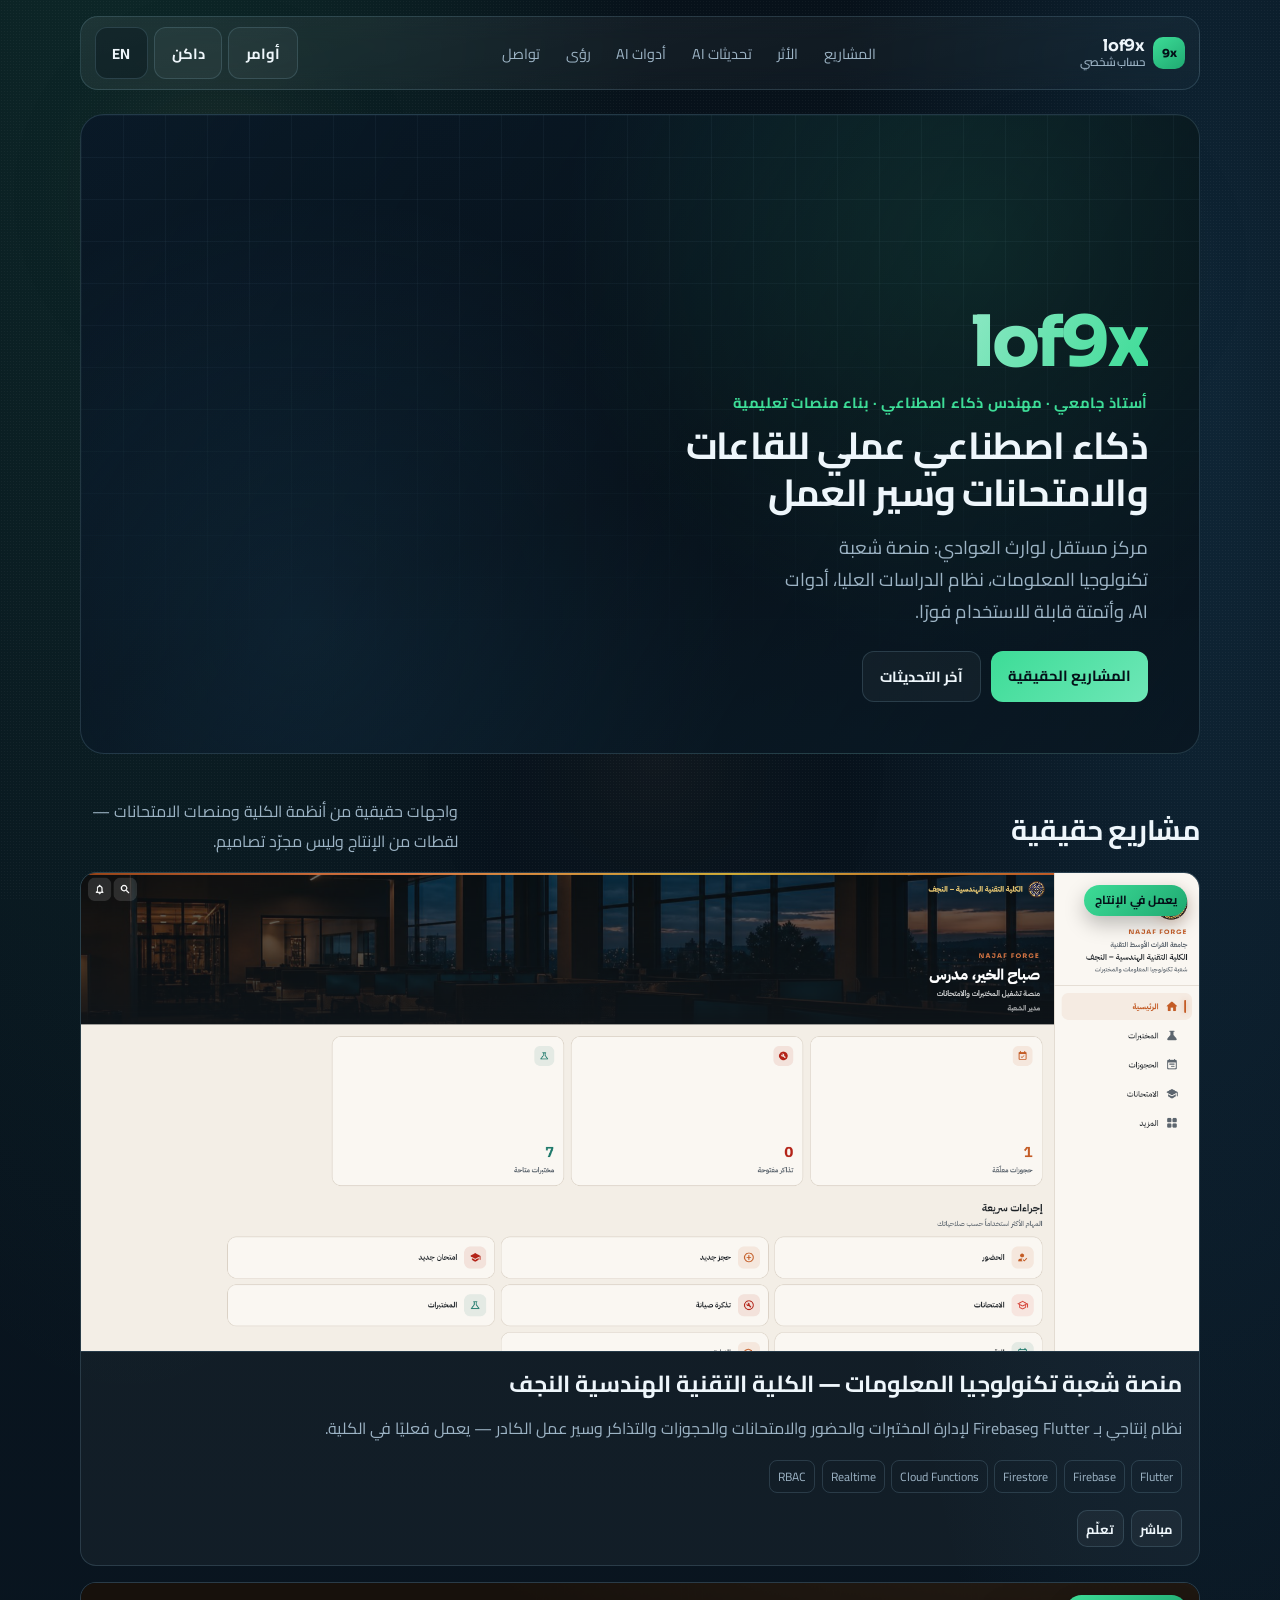
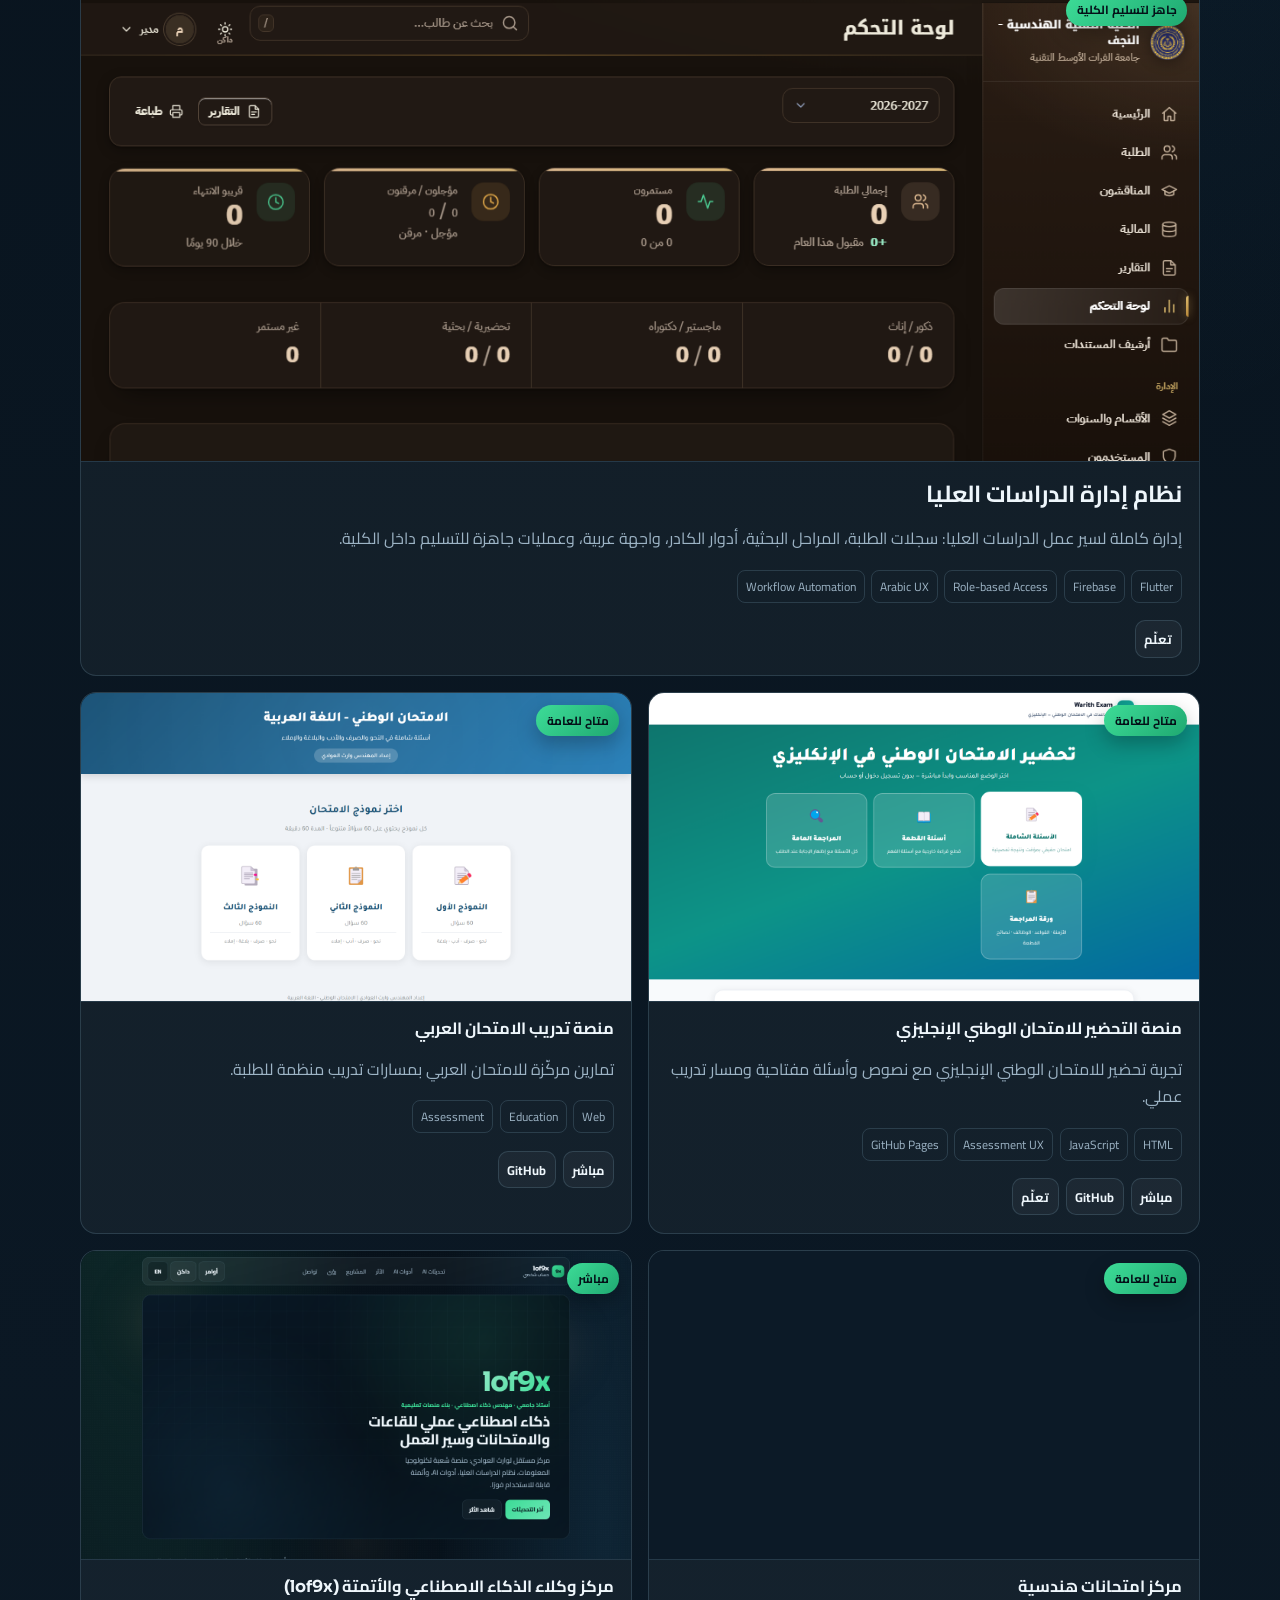
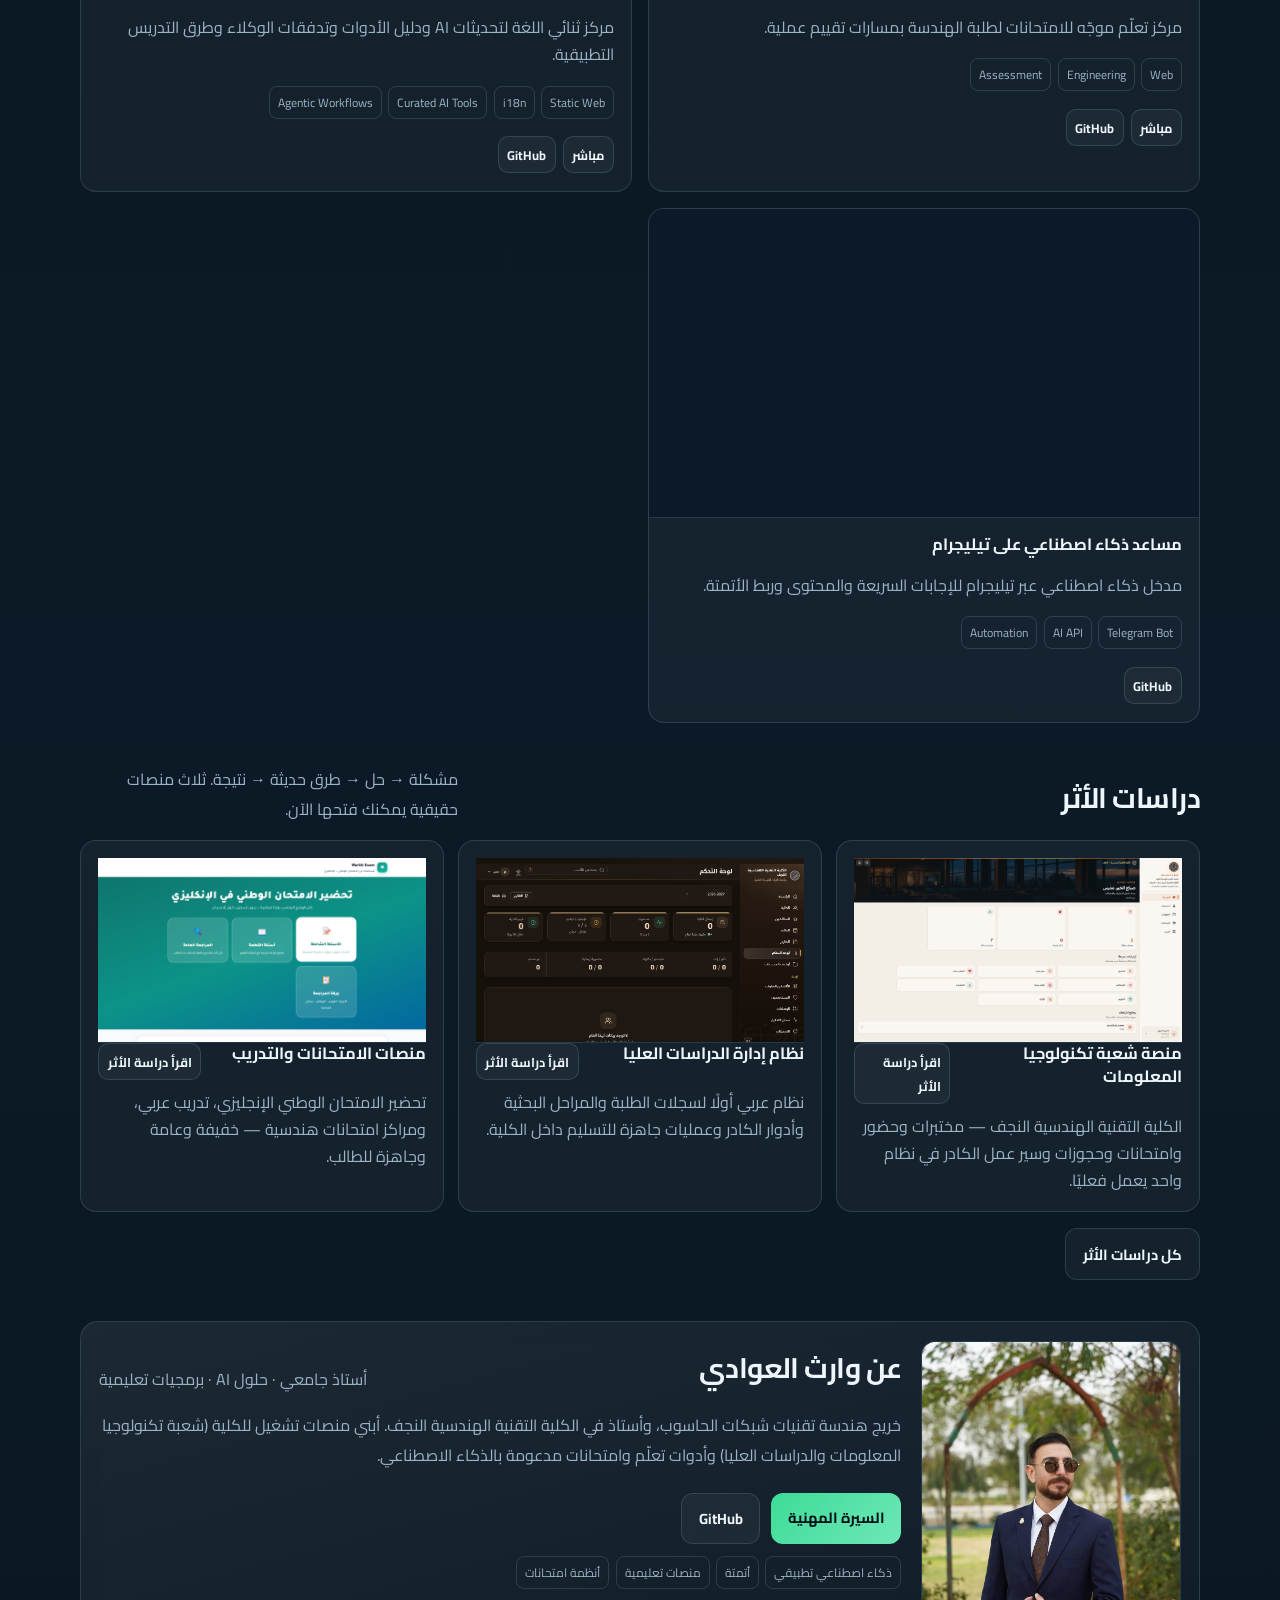
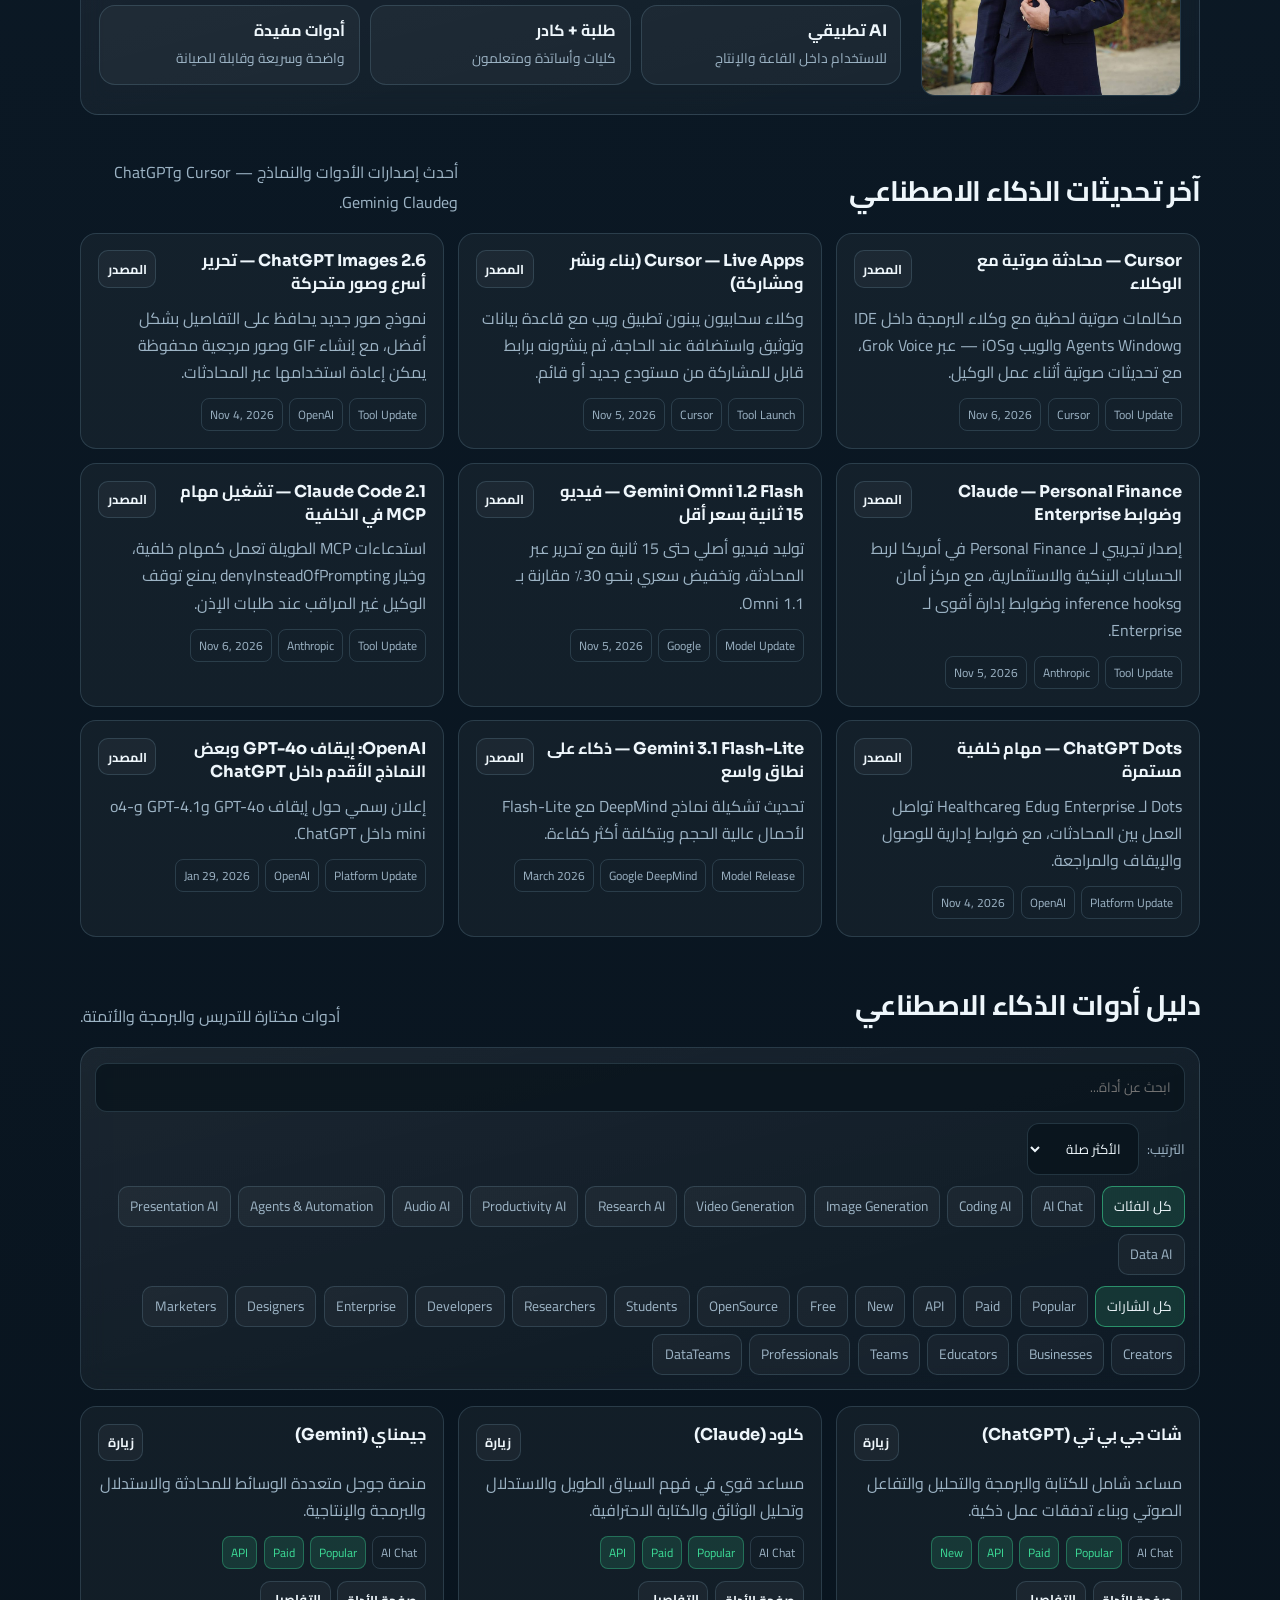
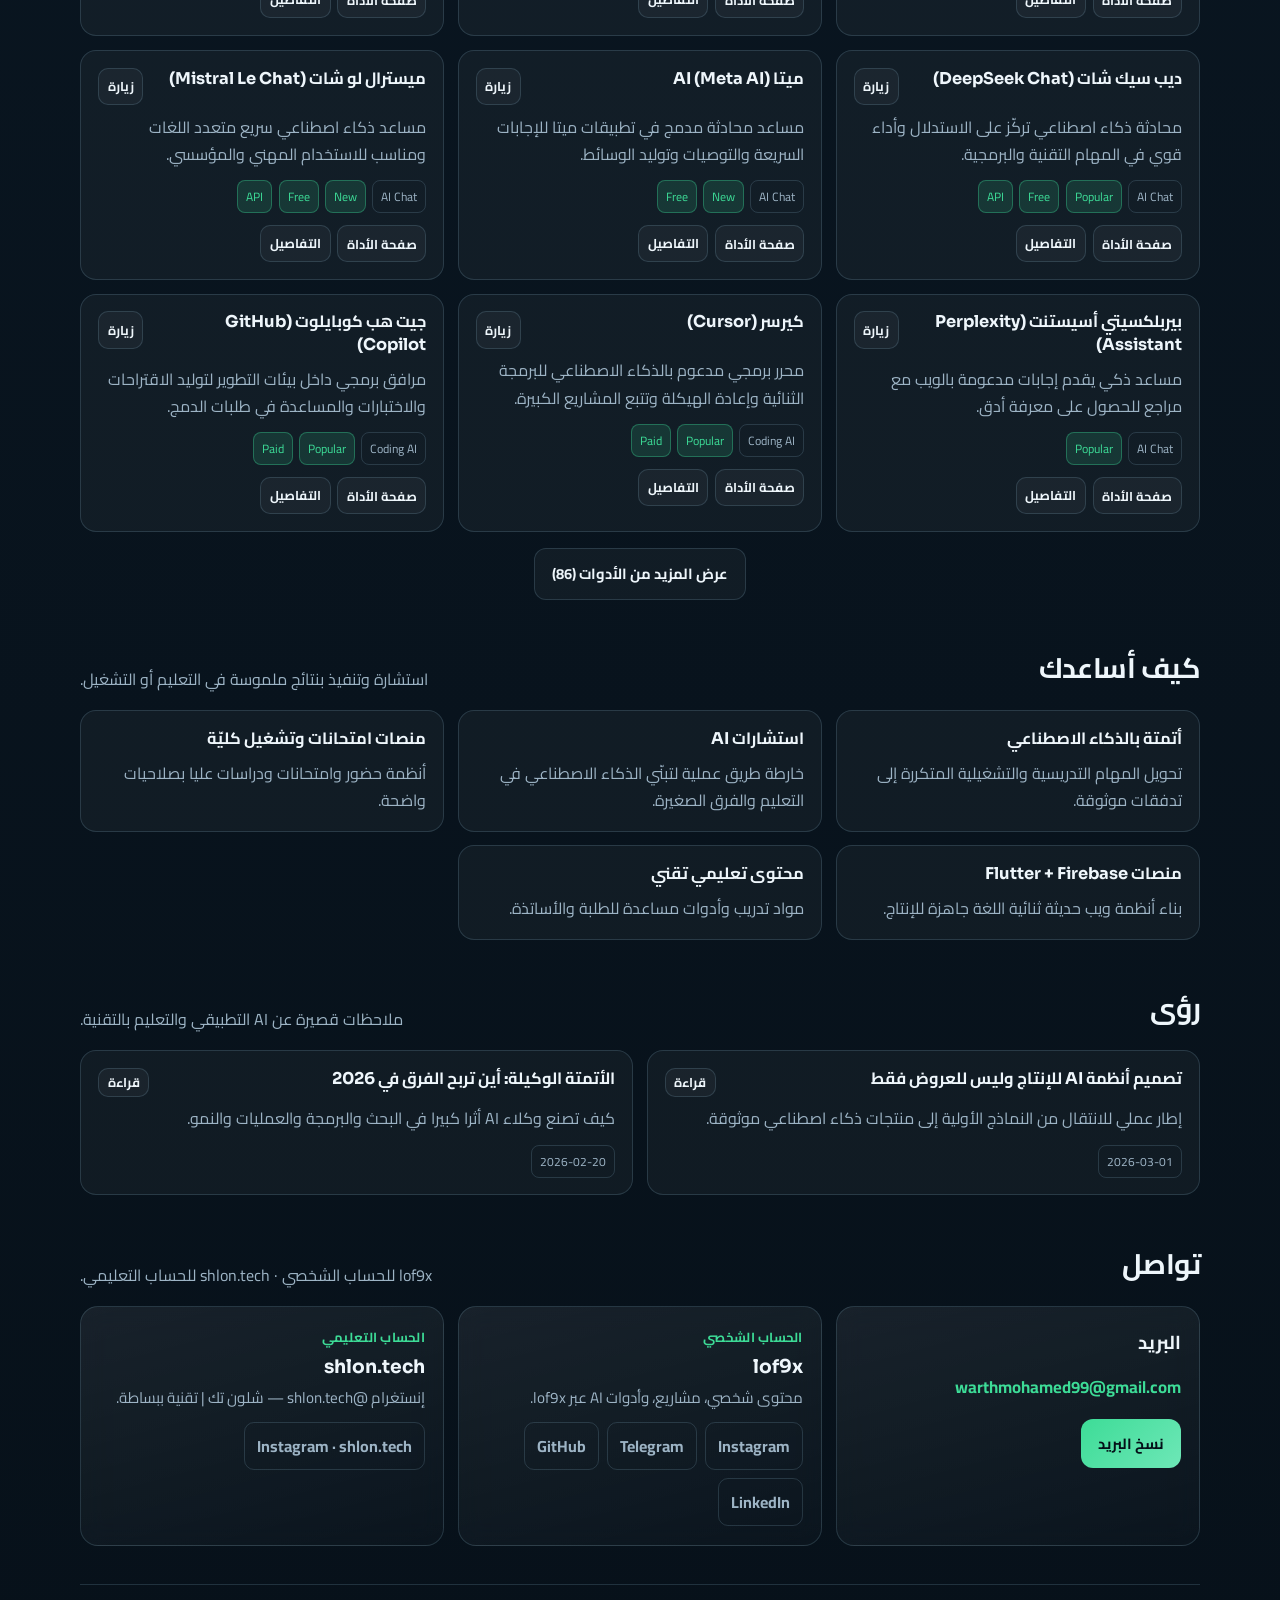
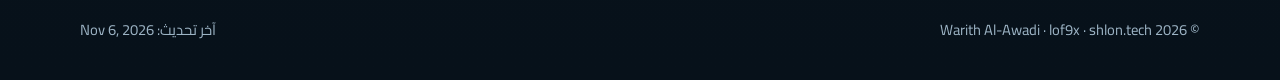
==== commit f025be1e: "Feature real project UIs and reorder the portfolio page. Co-authored-by: Cursor <cursoragent@cursor." ====
--- a/index.html
+++ b/index.html
@@ -17,7 +17,7 @@
   <link rel="preconnect" href="https://fonts.googleapis.com">
   <link rel="preconnect" href="https://fonts.gstatic.com" crossorigin>
   <link href="https://fonts.googleapis.com/css2?family=Cairo:wght@400;600;700;800&family=Sora:wght@500;600;700;800&display=swap" rel="stylesheet">
-  <link rel="stylesheet" href="./style.css?v=7">
+  <link rel="stylesheet" href="./style.css?v=8">
   <script type="application/ld+json">
   {
     "@context": "https://schema.org",
@@ -58,10 +58,10 @@
     </a>
 
     <nav class="nav-links">
+      <a href="#projects" data-i18n="nav.projects"></a>
+      <a href="#impact" data-i18n="nav.impact"></a>
       <a href="#updates" data-i18n="nav.updates"></a>
       <a href="#tools" data-i18n="nav.tools"></a>
-      <a href="#impact" data-i18n="nav.impact"></a>
-      <a href="#projects" data-i18n="nav.projects"></a>
       <a href="#blog" data-i18n="nav.blog"></a>
       <a href="#contact" data-i18n="nav.contact"></a>
     </nav>
@@ -82,40 +82,18 @@
         <h1 data-i18n="hero.title"></h1>
         <p class="hero-sub" data-i18n="hero.subtitle"></p>
         <div class="hero-actions">
-          <a href="#updates" class="btn btn-primary" data-i18n="hero.ctaUpdates"></a>
-          <a href="#impact" class="btn btn-ghost" data-i18n="hero.ctaProjects"></a>
-        </div>
-      </div>
-    </section>
-
-    <section id="updates" class="section reveal">
-      <div class="section-head">
-        <h2 data-i18n="updates.title"></h2>
-        <p data-i18n="updates.subtitle"></p>
-      </div>
-      <div id="updatesGrid" class="grid grid-3"></div>
-    </section>
-
-    <section id="tools" class="section">
-      <div class="section-head">
-        <h2 data-i18n="tools.title"></h2>
-        <p data-i18n="tools.subtitle"></p>
-      </div>
-      <div class="toolbar glass">
-        <input id="toolSearch" type="search" data-i18n-placeholder="tools.searchPlaceholder" autocomplete="off">
-        <div class="tools-controls">
-          <label for="toolSort" data-i18n="tools.sortLabel"></label>
-          <select id="toolSort" aria-label="Tool sort">
-            <option value="relevance" data-i18n="tools.sortRelevance"></option>
-            <option value="popular" data-i18n="tools.sortPopular"></option>
-            <option value="newest" data-i18n="tools.sortNewest"></option>
-            <option value="name" data-i18n="tools.sortName"></option>
-          </select>
-        </div>
-        <div id="toolCategories" class="category-chips"></div>
-        <div id="toolBadges" class="category-chips"></div>
-      </div>
-      <div id="toolsGrid" class="grid grid-3"></div>
+          <a href="#projects" class="btn btn-primary" data-i18n="hero.ctaProjects"></a>
+          <a href="#updates" class="btn btn-ghost" data-i18n="hero.ctaUpdates"></a>
+        </div>
+      </div>
+    </section>
+
+    <section id="projects" class="section reveal">
+      <div class="section-head">
+        <h2 data-i18n="projects.title"></h2>
+        <p data-i18n="projects.subtitle"></p>
+      </div>
+      <div id="projectsGrid" class="projects-board"></div>
     </section>
 
     <section id="impact" class="section reveal">
@@ -176,12 +154,37 @@
       </div>
     </section>
 
-    <section id="projects" class="section reveal">
-      <div class="section-head">
-        <h2 data-i18n="projects.title"></h2>
-        <p data-i18n="projects.subtitle"></p>
-      </div>
-      <div id="projectsGrid" class="grid grid-3"></div>
+    <section id="updates" class="section reveal">
+      <div class="section-head">
+        <h2 data-i18n="updates.title"></h2>
+        <p data-i18n="updates.subtitle"></p>
+      </div>
+      <div id="updatesGrid" class="grid grid-3"></div>
+    </section>
+
+    <section id="tools" class="section">
+      <div class="section-head">
+        <h2 data-i18n="tools.title"></h2>
+        <p data-i18n="tools.subtitle"></p>
+      </div>
+      <div class="toolbar glass">
+        <input id="toolSearch" type="search" data-i18n-placeholder="tools.searchPlaceholder" autocomplete="off">
+        <div class="tools-controls">
+          <label for="toolSort" data-i18n="tools.sortLabel"></label>
+          <select id="toolSort" aria-label="Tool sort">
+            <option value="relevance" data-i18n="tools.sortRelevance"></option>
+            <option value="popular" data-i18n="tools.sortPopular"></option>
+            <option value="newest" data-i18n="tools.sortNewest"></option>
+            <option value="name" data-i18n="tools.sortName"></option>
+          </select>
+        </div>
+        <div id="toolCategories" class="category-chips"></div>
+        <div id="toolBadges" class="category-chips"></div>
+      </div>
+      <div id="toolsGrid" class="grid grid-3"></div>
+      <div class="hero-actions" style="margin-top:1rem;justify-content:center">
+        <button id="toolsShowMore" class="btn btn-ghost" type="button" hidden></button>
+      </div>
     </section>
 
     <section id="services" class="section reveal">
@@ -268,6 +271,6 @@
   </section>
 
   <script src="./tool-guides.js" defer></script>
-  <script src="./script.js?v=7" defer></script>
+  <script src="./script.js?v=8" defer></script>
 </body>
 </html>
--- a/style.css
+++ b/style.css
@@ -557,14 +557,84 @@
   padding-inline-start: 1.2rem;
 }
 
+.projects-board {
+  display: grid;
+  grid-template-columns: repeat(2, minmax(0, 1fr));
+  gap: 1rem;
+}
+
+.project-card {
+  display: flex;
+  flex-direction: column;
+  overflow: hidden;
+  padding: 0;
+}
+
+.project-media {
+  position: relative;
+  margin: 0;
+}
+
 .project-thumb {
   width: 100%;
-  border-radius: 12px;
-  border: 1px solid var(--line);
-  margin-bottom: 0.85rem;
+  border-radius: 0;
+  border: 0;
+  border-bottom: 1px solid var(--line);
+  margin-bottom: 0;
   aspect-ratio: 16 / 9;
   object-fit: cover;
+  object-position: top center;
   background: var(--bg-soft);
+  display: block;
+}
+
+.project-status {
+  position: absolute;
+  top: 0.75rem;
+  inset-inline-start: 0.75rem;
+  padding: 0.28rem 0.65rem;
+  border-radius: 999px;
+  font-size: 0.74rem;
+  font-weight: 700;
+  color: var(--ink);
+  background: linear-gradient(135deg, var(--accent), var(--accent-deep));
+  box-shadow: 0 8px 20px rgba(0, 0, 0, 0.25);
+}
+
+.project-body {
+  padding: 1rem 1.05rem 1.1rem;
+  display: flex;
+  flex-direction: column;
+  gap: 0.35rem;
+  flex: 1;
+}
+
+.project-card-featured {
+  grid-column: span 2;
+}
+
+.project-card-featured .project-thumb {
+  aspect-ratio: 21 / 9;
+  min-height: 220px;
+}
+
+.project-card-featured .project-body h3 {
+  font-size: clamp(1.15rem, 2vw, 1.45rem);
+}
+
+@media (max-width: 820px) {
+  .projects-board {
+    grid-template-columns: 1fr;
+  }
+
+  .project-card-featured {
+    grid-column: auto;
+  }
+
+  .project-card-featured .project-thumb {
+    aspect-ratio: 16 / 9;
+    min-height: 0;
+  }
 }
 
 .blog-viewer {
